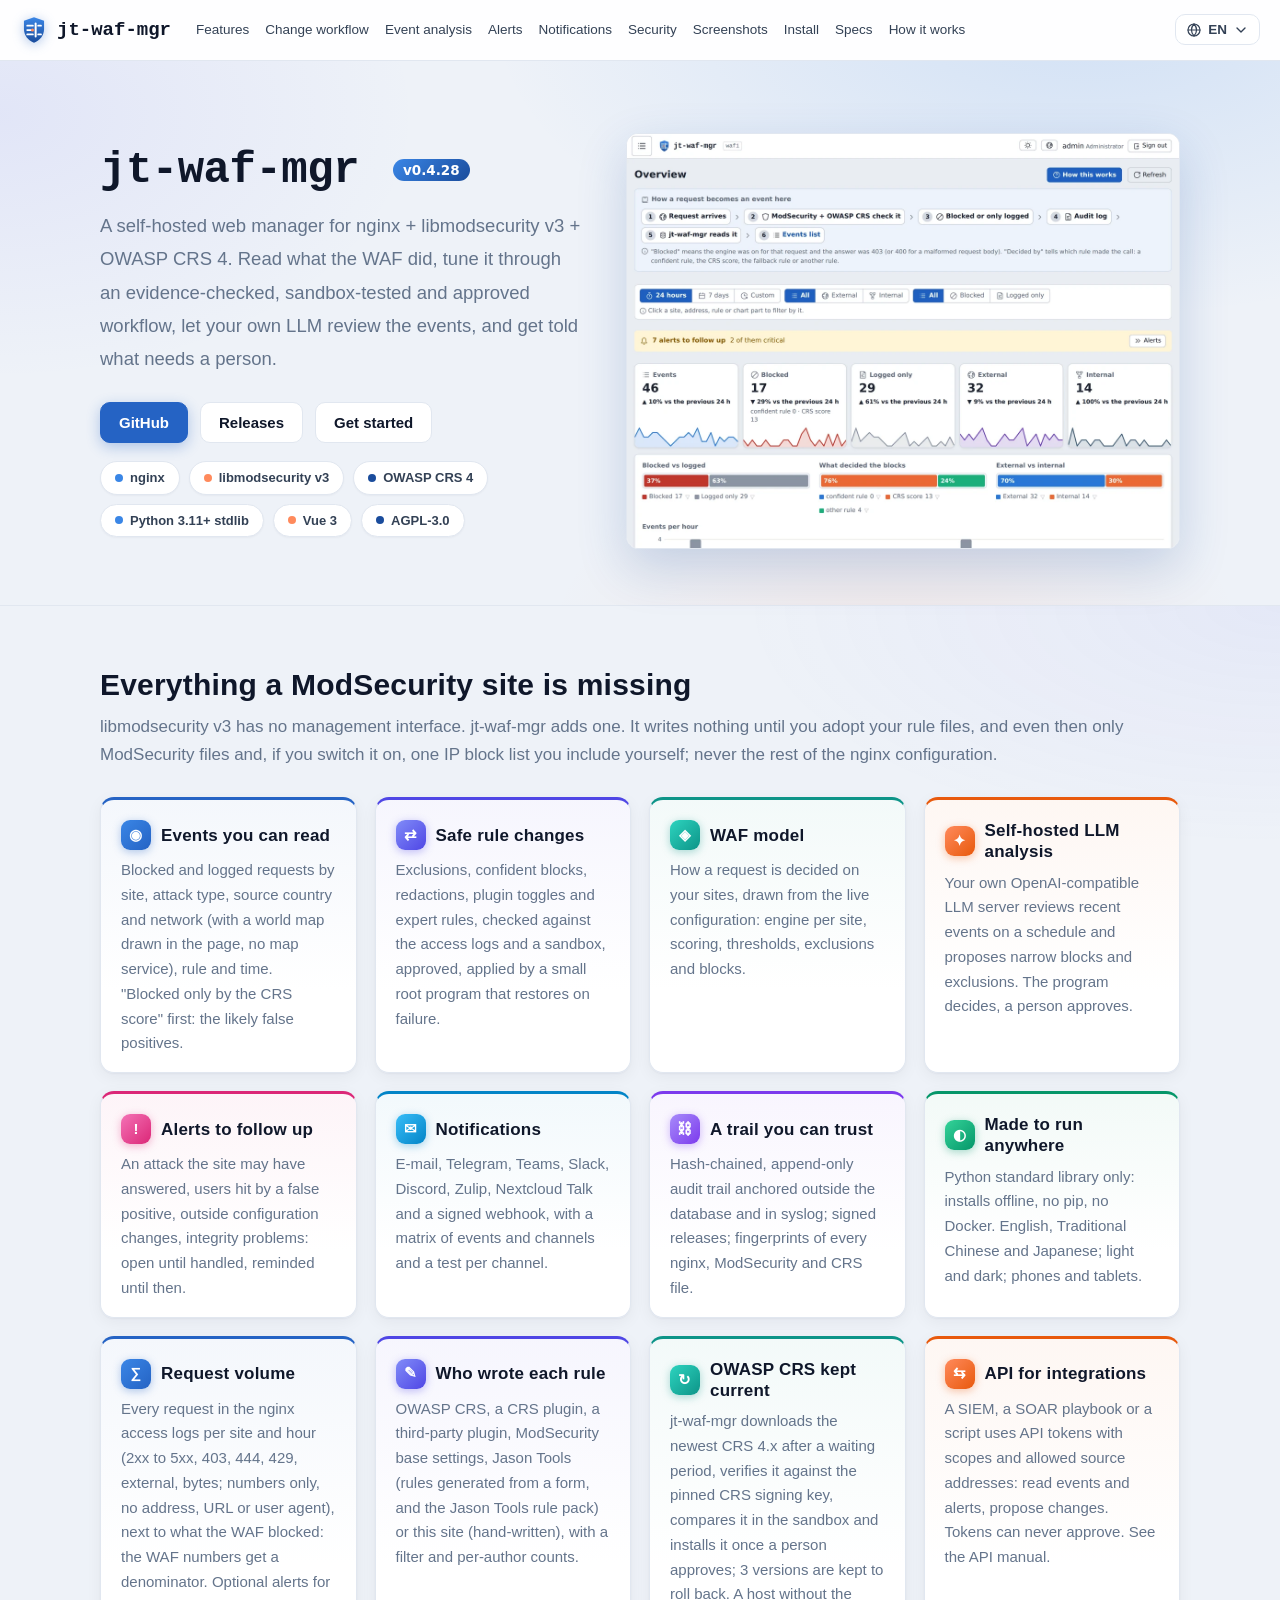
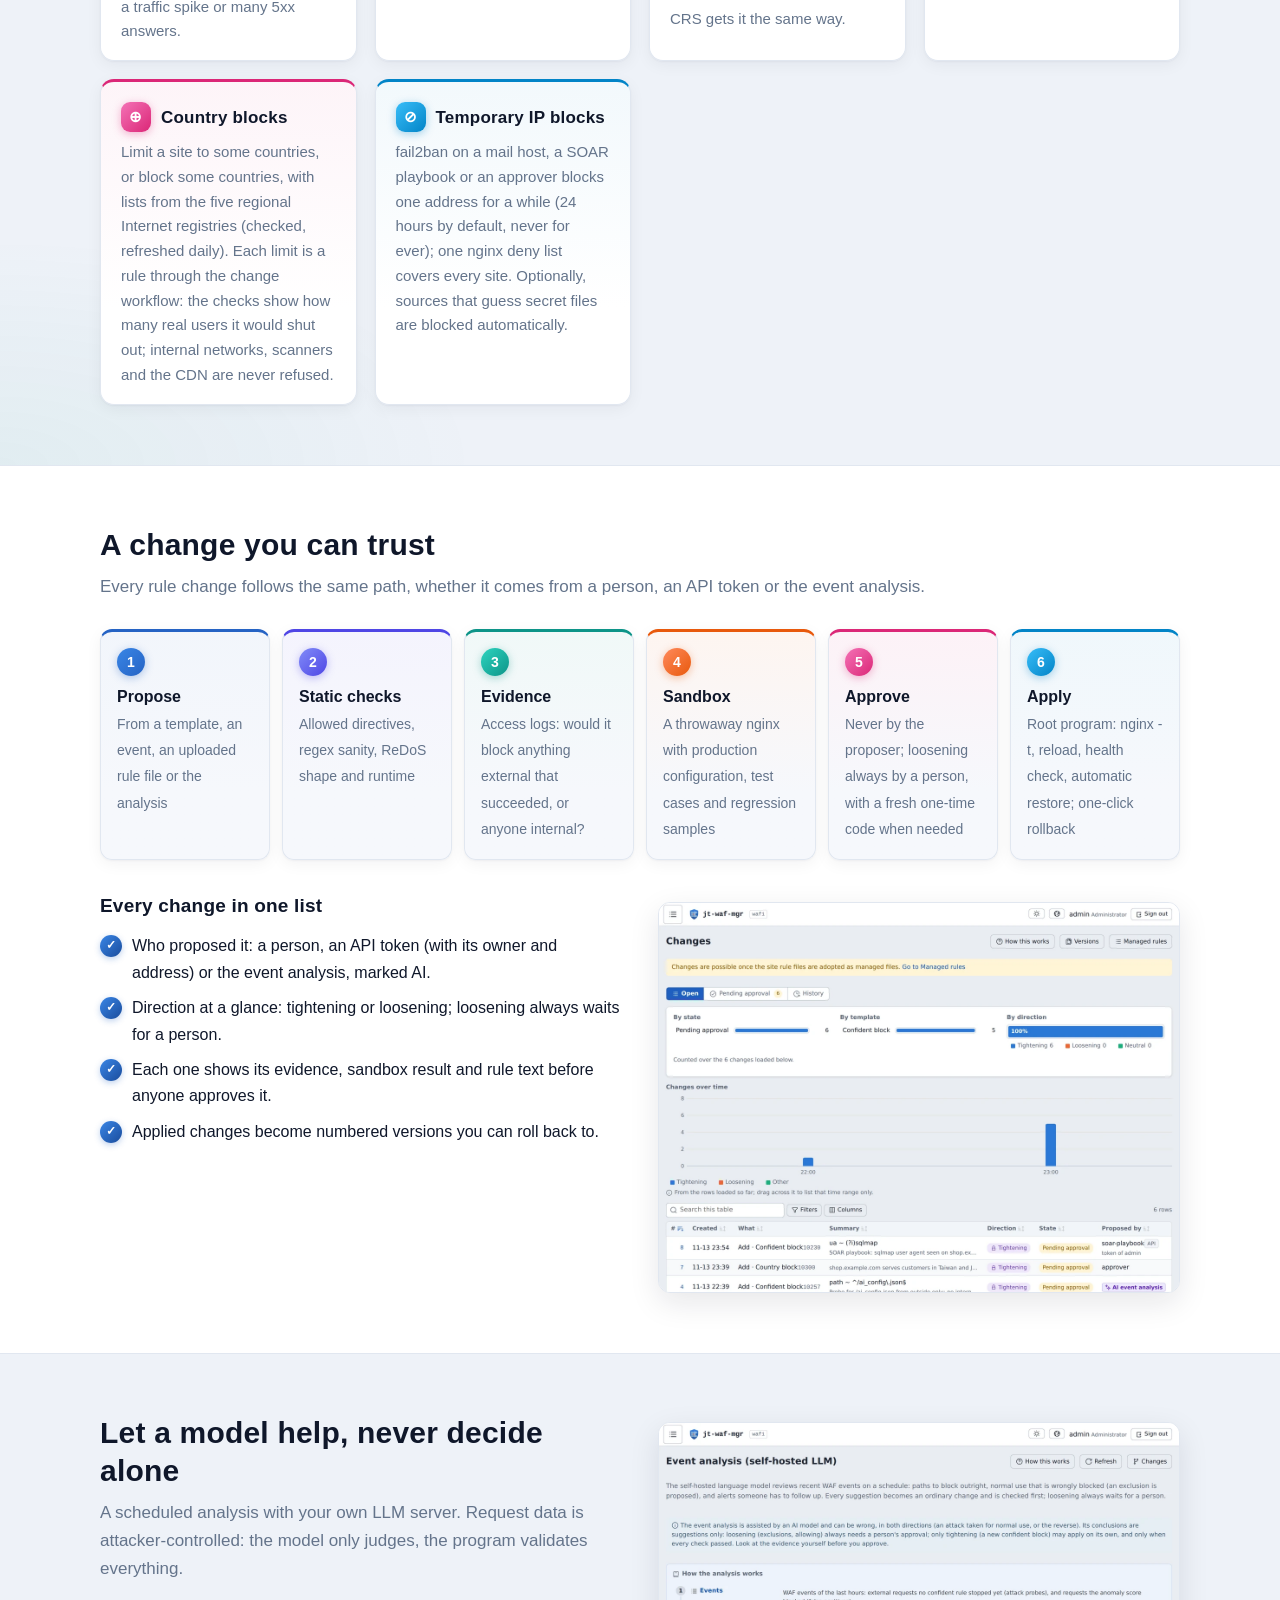
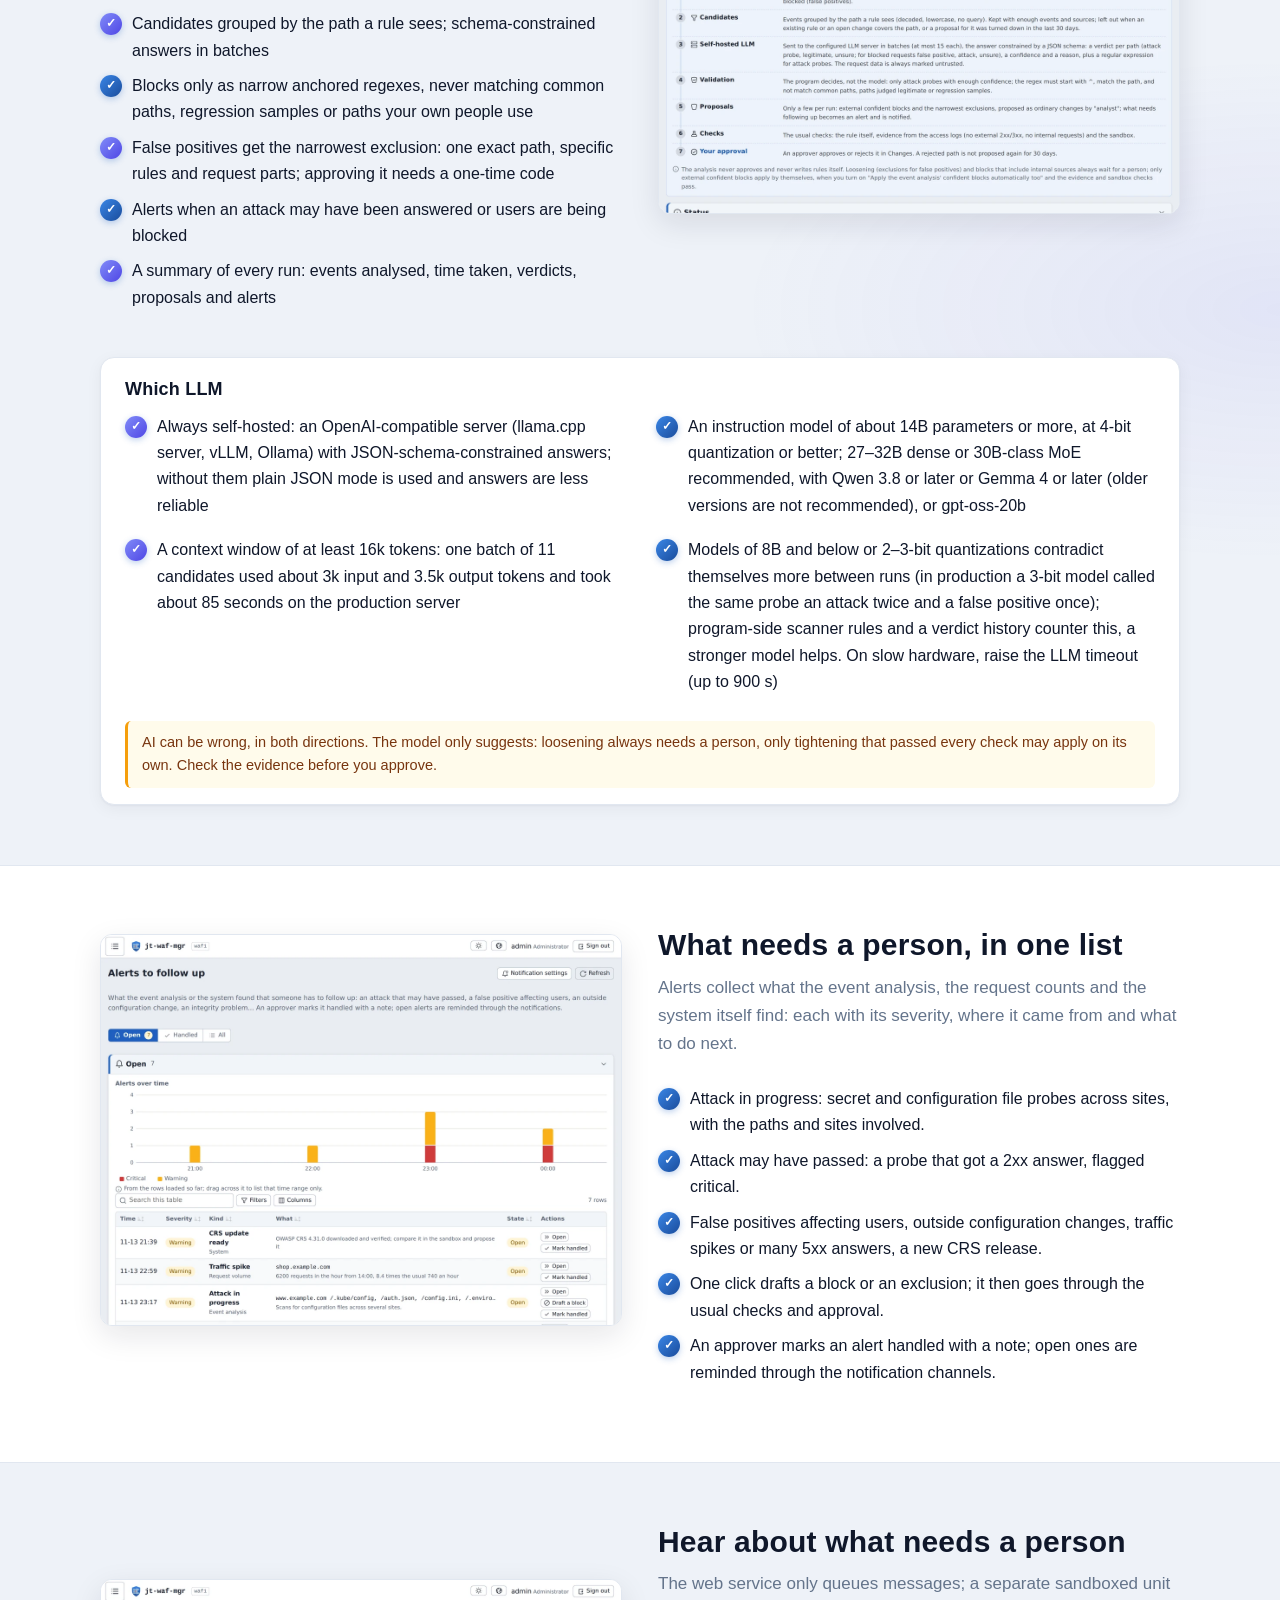
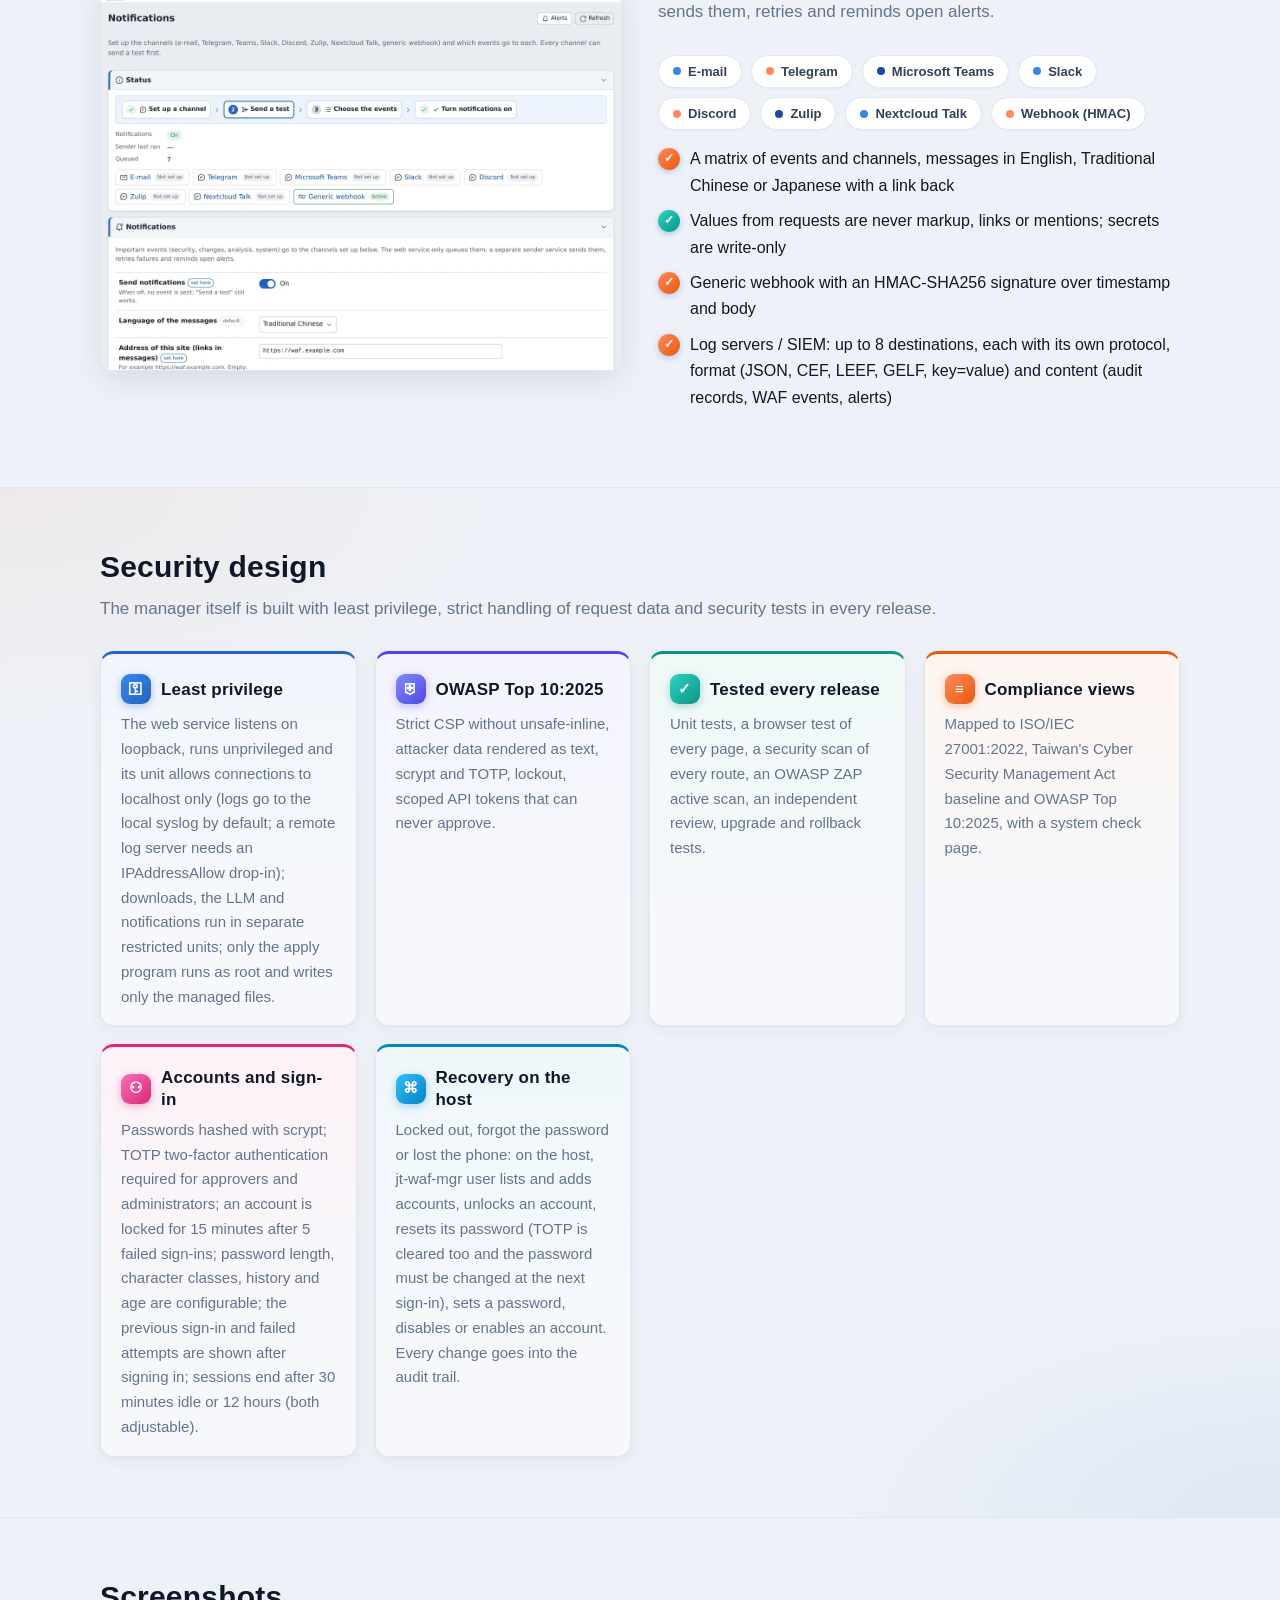
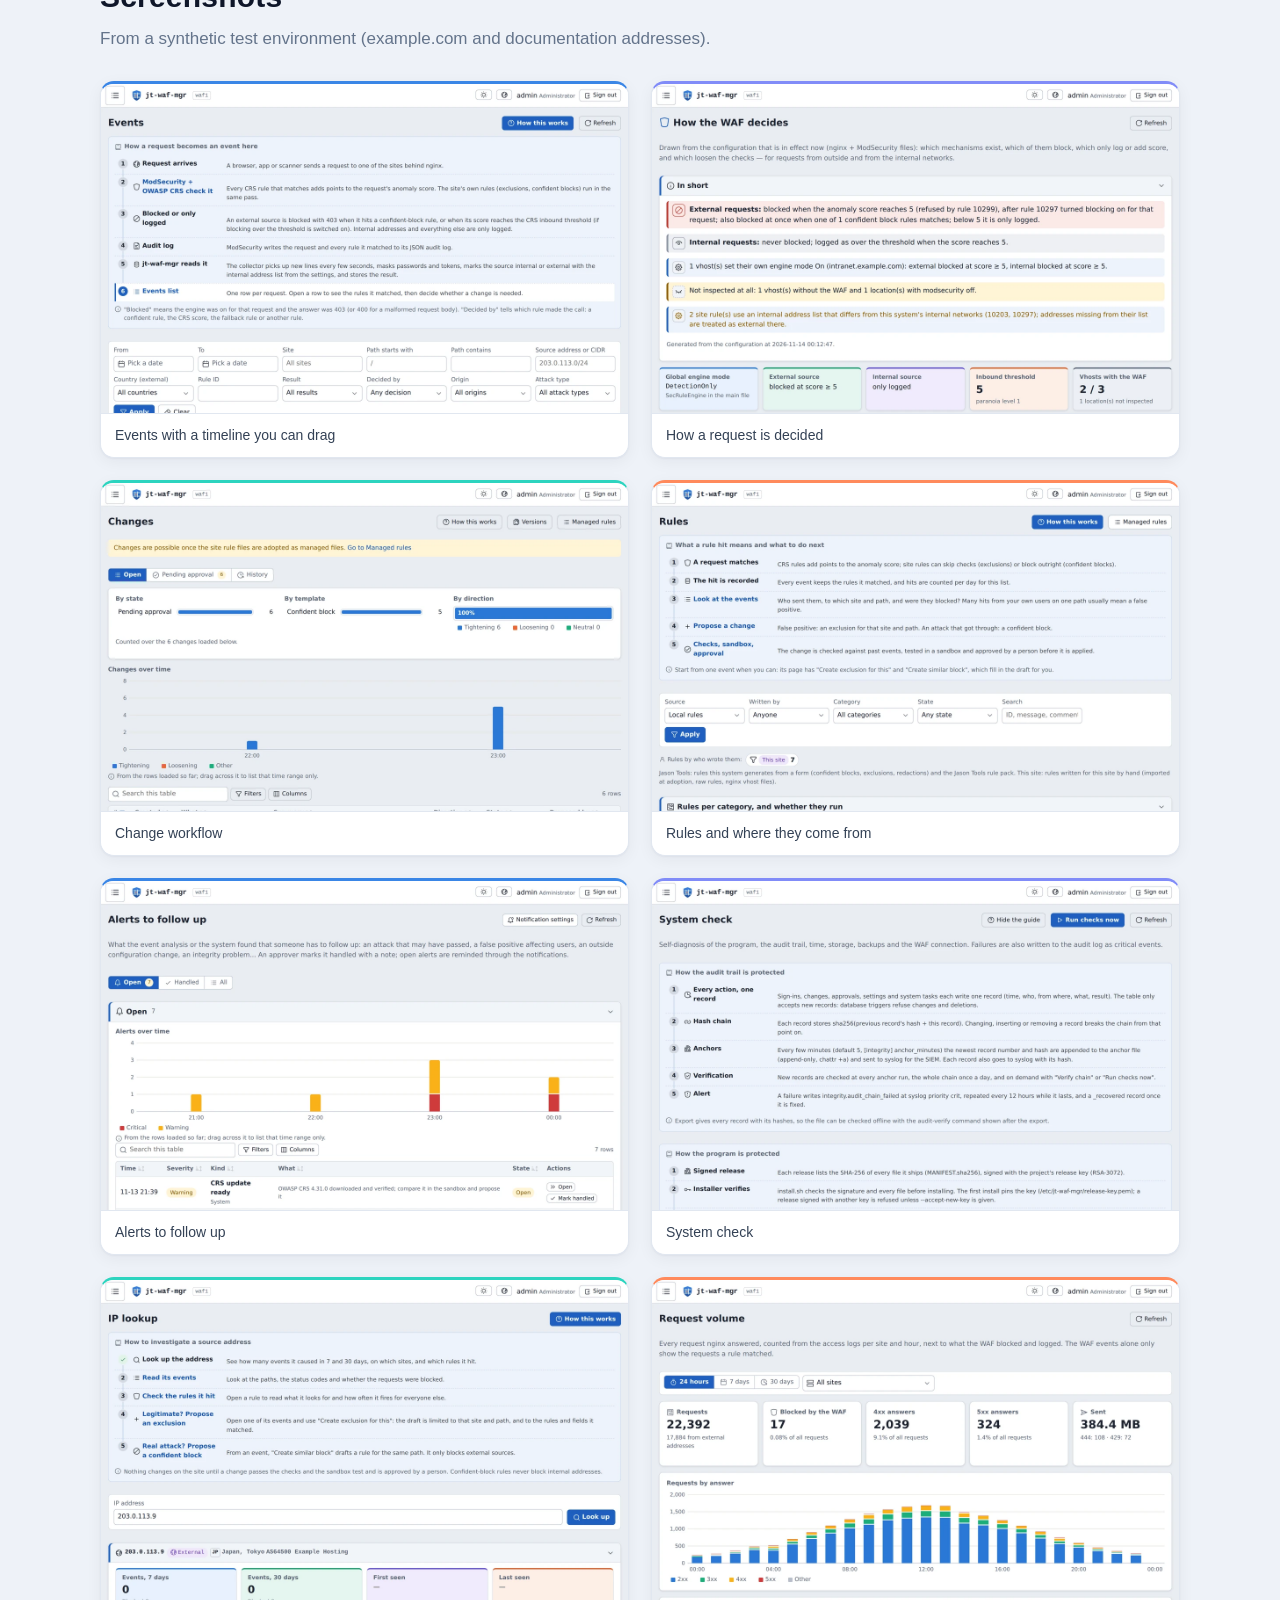
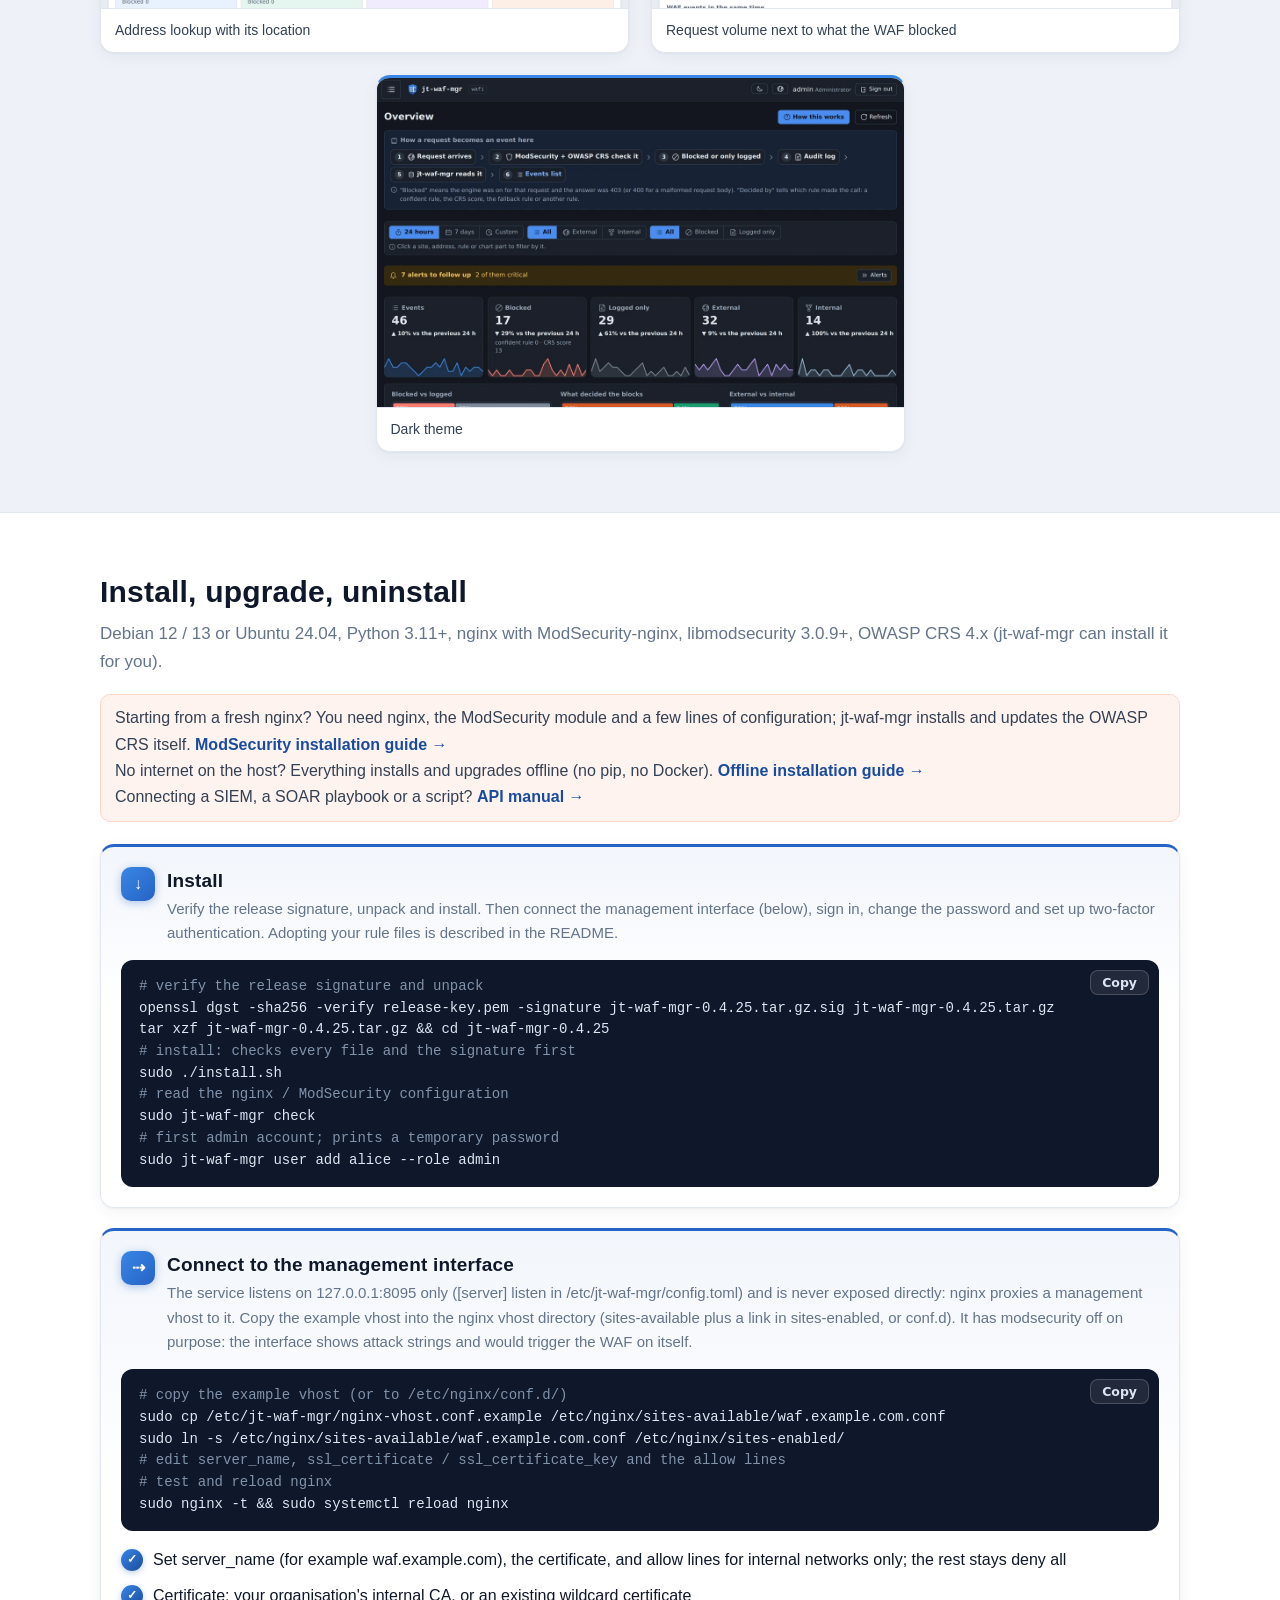
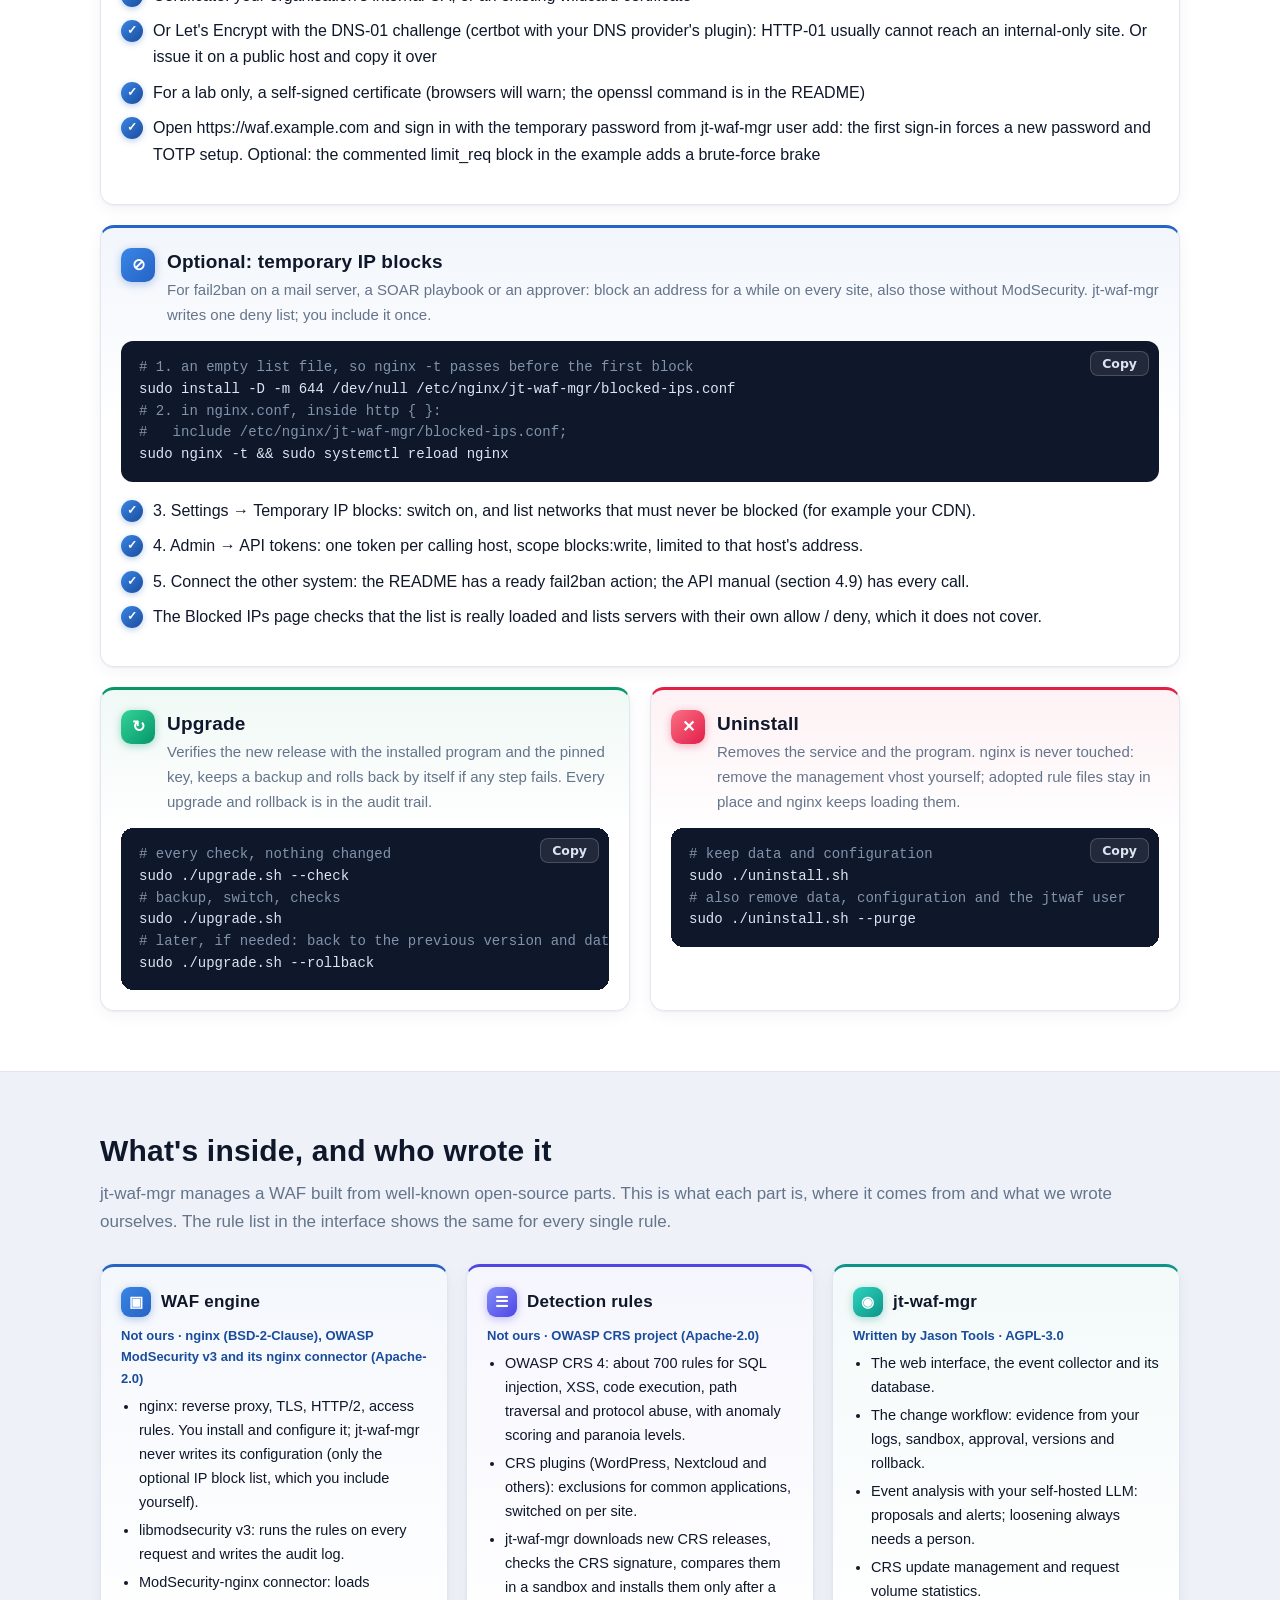
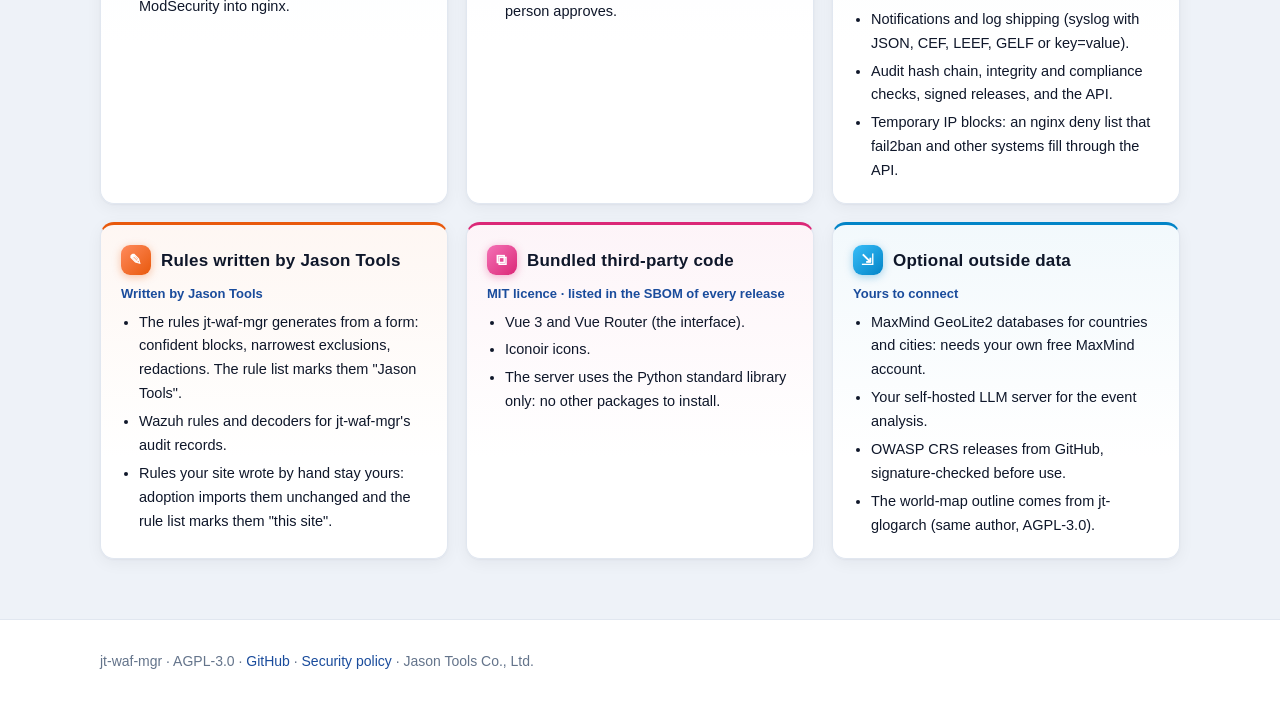
==== docs/index.html @ ef521a56 "jt-waf-mgr 0.4.28: country block checks on real traffic - The sandbox's regression samples for a cou" ====
<!doctype html>
<html lang="en">
<head>
<meta charset="utf-8">
<meta name="viewport" content="width=device-width, initial-scale=1">
<title>jt-waf-mgr — web manager for nginx + ModSecurity + OWASP CRS</title>
<meta name="description" content="Self-hosted web manager for nginx + libmodsecurity v3 + OWASP CRS 4: events, evidence-checked and sandboxed rule changes with approval, self-hosted LLM analysis, alerts and notifications, hash-chained audit trail.">
<link rel="icon" href="favicon.svg" type="image/svg+xml">
<style>
/* Light page in the style of the jt-* project pages; the main colour is the logo's (shield blue #3a86e6 -> #1a4c9c, orange dot #ff8a5c). */
:root { --blue: #2563c4; --blue-h: #3a86e6; --blue-d: #1a4c9c; --orange: #ff8a5c;
  --ink: #0f172a; --text: #334155; --muted: #64748b; --bg: #eef2f8; --panel: #fff; --panel-2: #f6f8fc; --border: #e1e7f0;
  --accent: var(--blue); --ok: #1d7a46; --radius: 14px;
  --shadow: 0 1px 2px rgba(15, 23, 42, .04), 0 4px 16px rgba(15, 23, 42, .05); color-scheme: light; }
* { box-sizing: border-box; }
html { scroll-behavior: smooth; }
body { margin: 0; background: var(--bg); color: var(--text); line-height: 1.65; -webkit-font-smoothing: antialiased;
  font: 16px/1.65 -apple-system, BlinkMacSystemFont, "Segoe UI", "Noto Sans TC", "Noto Sans JP", Roboto, Helvetica, Arial, sans-serif; }
a { color: var(--blue-d); text-decoration: none; } a:hover { text-decoration: underline; }
h1, h2, h3 { color: var(--ink); line-height: 1.25; letter-spacing: .2px; }
code, pre, .mono { font-family: ui-monospace, SFMono-Regular, Menlo, Consolas, "Liberation Mono", monospace; }
.wrap { max-width: 1120px; margin: 0 auto; padding: 0 20px; }
header.top { position: sticky; top: 0; z-index: 10; background: rgba(255, 255, 255, .92); backdrop-filter: saturate(1.4) blur(8px); border-bottom: 1px solid var(--border); }
header.top .wrap { display: flex; align-items: center; gap: 18px; height: 60px; }
.brand { display: flex; align-items: center; gap: 9px; font: 700 19px ui-monospace, Menlo, Consolas, monospace; color: var(--ink); white-space: nowrap; }
.brand:hover { text-decoration: none; }
.brand img { width: 28px; height: 28px; filter: drop-shadow(0 2px 6px rgba(37, 99, 196, .35)); }
header.top .wrap { max-width: 1320px; }
nav.links { display: flex; gap: 2px; flex: 1; min-width: 0; overflow-x: auto; white-space: nowrap; }
nav.links a { color: var(--text); font-size: 14px; font-weight: 500; padding: 6px 9px; border-radius: 8px; }
nav.links a:hover { color: var(--blue); background: #eef4fd; text-decoration: none; }
@media (max-width: 1360px) { nav.links a { padding: 6px 7px; font-size: 13.5px; } }
@media (max-width: 1140px) { nav.links a { padding: 5px 5px; font-size: 12.5px; } }
.lang { position: relative; flex: none; }
.lang-btn { display: inline-flex; align-items: center; gap: 6px; border: 1px solid var(--border); background: #fff; color: var(--text); border-radius: 10px; padding: 6px 10px; cursor: pointer; font: inherit; font-size: 13.5px; font-weight: 600; line-height: 1.3; white-space: nowrap; }
.lang-btn:hover, .lang-btn[aria-expanded="true"] { border-color: var(--blue); color: var(--blue); }
.lang-btn svg { width: 16px; height: 16px; flex: none; }
.lang-menu { position: absolute; right: 0; top: calc(100% + 6px); min-width: 150px; margin: 0; padding: 6px; background: #fff; border: 1px solid var(--border); border-radius: 10px; box-shadow: 0 10px 30px rgba(15, 23, 42, .12); z-index: 20; }
.lang-menu[hidden] { display: none; }
.lang-menu button { display: flex; width: 100%; align-items: center; justify-content: space-between; gap: 14px; border: 0; background: none; padding: 7px 10px; border-radius: 7px; font: inherit; font-size: 14px; color: var(--text); cursor: pointer; text-align: left; }
.lang-menu button:hover, .lang-menu button:focus-visible { background: #eef4fd; color: var(--blue); outline: none; }
.lang-menu button[aria-checked="true"] { color: var(--blue); font-weight: 600; }
.lang-menu button[aria-checked="true"]::after { content: "\2713"; }
.hero { padding: 72px 0 56px; border-bottom: 1px solid var(--border);
  background: radial-gradient(1000px 520px at 85% -10%, rgba(58, 134, 230, .16), transparent 60%),
              radial-gradient(760px 480px at 0% 10%, rgba(99, 102, 241, .09), transparent 55%),
              radial-gradient(640px 420px at 70% 110%, rgba(255, 138, 92, .10), transparent 55%), var(--bg); }
.hero .wrap { display: grid; grid-template-columns: minmax(0, 1fr) minmax(0, 1.15fr); gap: 44px; align-items: center; }
.hero h1 { font: 700 44px/1.15 ui-monospace, Menlo, Consolas, monospace; margin: 0 0 6px; letter-spacing: -.5px; }
.hero .ver { font: 700 13.5px system-ui; color: #fff; background: linear-gradient(135deg, var(--blue-h), var(--blue-d)); border-radius: 999px; padding: 3px 10px; vertical-align: middle; margin-left: 8px; letter-spacing: 0; }
.hero p.lead { font-size: 18.5px; color: var(--muted); margin: 14px 0 26px; line-height: 1.8; }
.btns { display: flex; flex-wrap: wrap; gap: 12px; }
.btn { display: inline-flex; align-items: center; gap: 8px; padding: 10px 18px; border-radius: 10px; border: 1px solid var(--border); background: #fff; color: var(--ink); font-weight: 600; font-size: 15px; line-height: 1.3; transition: .15s; }
.btn:hover { text-decoration: none; border-color: var(--blue); }
.btn.primary { background: var(--blue); border-color: var(--blue); color: #fff; box-shadow: 0 4px 14px rgba(37, 99, 196, .32); }
.btn.primary:hover { background: var(--blue-h); border-color: var(--blue-h); }
/* screenshots are full pages (several thousand px tall): show the top part, click for the whole page */
a.shotlink { display: block; }
img.shot { display: block; width: 100%; aspect-ratio: 4 / 3; object-fit: cover; object-position: top; border-radius: 12px; border: 1px solid var(--border); background: #fff; box-shadow: 0 10px 30px rgba(15, 23, 42, .10); }
.hero img.shot { box-shadow: 0 18px 50px rgba(26, 76, 156, .20); }
section { padding: 60px 0; } section.alt { background: #fff; border-top: 1px solid var(--border); border-bottom: 1px solid var(--border); }
h2 { font-size: 30px; margin: 0 0 10px; } h2 + p.sub { color: var(--muted); margin: 0 0 28px; font-size: 17px; }
.grid { display: grid; grid-template-columns: repeat(auto-fit, minmax(250px, 1fr)); gap: 18px; }
.card { background: #fff; border: 1px solid var(--border); border-radius: var(--radius); padding: 20px 20px 16px; box-shadow: var(--shadow); transition: .15s; }
.card:hover { border-color: rgba(37, 99, 196, .35); box-shadow: 0 6px 22px rgba(37, 99, 196, .10); }
section.alt .card { background: var(--panel-2); }
.card h3 { margin: 0 0 8px; font-size: 17px; display: flex; gap: 10px; align-items: center; }
.card h3 .ic { width: 30px; height: 30px; border-radius: 9px; background: linear-gradient(135deg, var(--blue-h), var(--blue-d)); color: #fff; display: inline-flex; align-items: center; justify-content: center; font-size: 15px; flex: none; box-shadow: 0 2px 8px rgba(37, 99, 196, .30); }
.card p { margin: 0; color: var(--muted); font-size: 15px; }
.grid.specs { grid-template-columns: repeat(3, minmax(0, 1fr)); }
@media (max-width: 1000px) { .grid.specs { grid-template-columns: repeat(2, minmax(0, 1fr)); } }
@media (max-width: 640px) { .grid.specs { grid-template-columns: minmax(0, 1fr); } }
.specs .card p.by { font-size: 13px; font-weight: 600; color: var(--blue-d); margin-bottom: 6px; }
.card ul.src { margin: 6px 0 0; padding-left: 18px; color: var(--ink); font-size: 14.5px; }
.card ul.src li { margin: 4px 0; }
ol.flow { list-style: none; padding: 0; margin: 0; display: grid; grid-template-columns: repeat(auto-fit, minmax(170px, 1fr)); gap: 12px; counter-reset: s; }
ol.flow li { counter-increment: s; background: #fff; border: 1px solid var(--border); border-radius: 12px; padding: 16px; position: relative; box-shadow: var(--shadow); }
section.alt ol.flow li { background: var(--panel-2); }
ol.flow li::before { content: counter(s); display: inline-flex; width: 28px; height: 28px; border-radius: 50%; background: linear-gradient(135deg, var(--blue-h), var(--blue-d)); color: #fff; font-weight: 700; font-size: 14px; align-items: center; justify-content: center; margin-bottom: 8px; box-shadow: 0 2px 6px rgba(37, 99, 196, .30); }
ol.flow li b { display: block; color: var(--ink); } ol.flow li span { color: var(--muted); font-size: 14px; }
.chips { display: flex; flex-wrap: wrap; gap: 9px; margin: 18px 0 0; }
.chip { display: inline-flex; align-items: center; gap: 7px; border: 1px solid var(--border); background: #fff; border-radius: 999px; padding: 5px 14px; font-size: 13px; font-weight: 600; color: var(--text); box-shadow: 0 1px 2px rgba(15, 23, 42, .04); }
.chip::before { content: ""; width: 8px; height: 8px; border-radius: 50%; background: var(--blue-h); flex: none; }
.chip:nth-child(3n+2)::before { background: var(--orange); } .chip:nth-child(3n)::before { background: var(--blue-d); }
.shots { display: grid; grid-template-columns: repeat(2, minmax(0, 1fr)); gap: 22px; }
.shots > figure:last-child:nth-child(odd) { grid-column: 1 / -1; width: calc(50% - 11px); justify-self: center; }
.shots figure { margin: 0; background: #fff; border: 1px solid var(--border); border-radius: var(--radius); overflow: hidden; box-shadow: var(--shadow); transition: .15s; }
.shots figure:hover { box-shadow: 0 8px 26px rgba(15, 23, 42, .10); transform: translateY(-2px); }
.shots img { width: 100%; display: block; aspect-ratio: 16 / 10; object-fit: cover; object-position: top; border-bottom: 1px solid var(--border); }
.shots figcaption { padding: 10px 14px; font-size: 14px; color: var(--text); font-weight: 500; }
pre { background: #0f172a; color: #dce6f2; border-radius: 12px; padding: 16px 18px; overflow-x: auto; font-size: 14px; line-height: 1.55; }
pre .c { color: #8193ab; }
ul.ticks { padding-left: 0; list-style: none; } ul.ticks li { padding-left: 32px; position: relative; margin: 9px 0; color: var(--ink); }
ul.ticks li::before { content: "✓"; position: absolute; left: 0; top: 2px; width: 22px; height: 22px; border-radius: 50%; background: linear-gradient(135deg, var(--blue-h), var(--blue-d)); color: #fff; font-size: 12px; font-weight: 700; display: inline-flex; align-items: center; justify-content: center; box-shadow: 0 2px 6px rgba(37, 99, 196, .30); }
.two { display: grid; grid-template-columns: minmax(0, 1fr) minmax(0, 1fr); gap: 36px; align-items: center; }
.two.top { align-items: start; }
.flowshot { margin-top: 34px; }
.flowshot h3 { margin: 0 0 6px; font-size: 19px; } .two.top .shot { margin-top: 8px; }
.reccard { margin-top: 30px; background: #fff; border: 1px solid var(--border); border-radius: var(--radius); padding: 20px 24px 16px; box-shadow: var(--shadow); }
.reccard h3 { margin: 0 0 4px; font-size: 18px; }
ul.ticks.recgrid { display: grid; grid-template-columns: repeat(2, minmax(0, 1fr)); gap: 0 32px; margin: 0; }
@media (max-width: 860px) { ul.ticks.recgrid { grid-template-columns: minmax(0, 1fr); } }
footer { padding: 30px 0 40px; color: var(--muted); font-size: 14px; border-top: 1px solid var(--border); background: #fff; }
@media (max-width: 860px) { .hero .wrap, .two { grid-template-columns: minmax(0, 1fr); } .hero h1 { font-size: 34px; } nav.links { display: none; } }
/* a palette around the logo blue: every card, step and block gets its own colour (--c, --c2) */
.grid > .card:nth-child(8n+1), ol.flow li:nth-child(6n+1) { --c: #2563c4; --c2: #3a86e6; }
.grid > .card:nth-child(8n+2), ol.flow li:nth-child(6n+2) { --c: #4f46e5; --c2: #818cf8; }
.grid > .card:nth-child(8n+3), ol.flow li:nth-child(6n+3) { --c: #0d9488; --c2: #2dd4bf; }
.grid > .card:nth-child(8n+4), ol.flow li:nth-child(6n+4) { --c: #e8590c; --c2: #ff8a5c; }
.grid > .card:nth-child(8n+5), ol.flow li:nth-child(6n+5) { --c: #db2777; --c2: #f472b6; }
.grid > .card:nth-child(8n+6), ol.flow li:nth-child(6n+6) { --c: #0284c7; --c2: #38bdf8; }
.grid > .card:nth-child(8n+7) { --c: #7c3aed; --c2: #a78bfa; }
.grid > .card:nth-child(8n+8) { --c: #059669; --c2: #34d399; }
.card, ol.flow li { border-top: 3px solid var(--c, var(--blue)); background: linear-gradient(180deg, color-mix(in srgb, var(--c, var(--blue)) 5%, #fff), #fff 70%); }
section.alt .card, section.alt ol.flow li { background: linear-gradient(180deg, color-mix(in srgb, var(--c, var(--blue)) 6%, #fff), var(--panel-2) 70%); }
.card h3 .ic, ol.flow li::before { background: linear-gradient(135deg, var(--c2, var(--blue-h)), var(--c, var(--blue-d))); box-shadow: 0 2px 8px color-mix(in srgb, var(--c, var(--blue)) 35%, transparent); }
.card:hover { border-color: color-mix(in srgb, var(--c, var(--blue)) 40%, var(--border)); border-top-color: var(--c, var(--blue)); }
#ai ul.ticks li:nth-child(odd)::before { background: linear-gradient(135deg, #818cf8, #4f46e5); }
#notify ul.ticks li::before { background: linear-gradient(135deg, #ff8a5c, #e8590c); }
#notify ul.ticks li:nth-child(2)::before { background: linear-gradient(135deg, #2dd4bf, #0d9488); }
section#features { background: radial-gradient(900px 400px at 100% 0%, rgba(99, 102, 241, .07), transparent 60%), radial-gradient(800px 380px at 0% 100%, rgba(13, 148, 136, .06), transparent 60%), var(--bg); }
section#security { background: radial-gradient(900px 420px at 0% 0%, rgba(232, 89, 12, .06), transparent 60%), radial-gradient(800px 380px at 100% 100%, rgba(37, 99, 196, .08), transparent 60%), var(--bg); }
section#ai { background: radial-gradient(900px 420px at 100% 50%, rgba(79, 70, 229, .08), transparent 60%), var(--bg); }
.shots figure:nth-child(4n+1) { border-top: 3px solid #3a86e6; } .shots figure:nth-child(4n+2) { border-top: 3px solid #818cf8; }
.shots figure:nth-child(4n+3) { border-top: 3px solid #2dd4bf; } .shots figure:nth-child(4n+4) { border-top: 3px solid #ff8a5c; }
a.shotlink { position: relative; cursor: zoom-in; }
a.shotlink::after { content: "⤢"; position: absolute; right: 10px; bottom: 10px; width: 30px; height: 30px; border-radius: 8px; display: flex; align-items: center; justify-content: center;
  background: rgba(15, 23, 42, .62); color: #fff; font-size: 16px; opacity: 0; transition: .15s; }
a.shotlink:hover::after, a.shotlink:focus-visible::after { opacity: 1; }
/* install / upgrade / uninstall */
.inst { display: grid; grid-template-columns: repeat(2, minmax(0, 1fr)); gap: 20px; }
.inst > .iblock.wide { grid-column: 1 / -1; }
.iblock { background: #fff; border: 1px solid var(--border); border-top: 3px solid var(--c); border-radius: var(--radius); padding: 20px; box-shadow: var(--shadow); min-width: 0;
  background: linear-gradient(180deg, color-mix(in srgb, var(--c) 6%, #fff), #fff 45%); }
.iblock.c-install { grid-column: 1 / -1; --c: #2563c4; --c2: #3a86e6; }
.iblock.c-upgrade { --c: #059669; --c2: #34d399; }
.iblock.c-remove { --c: #e11d48; --c2: #fb7185; }
.ihead { display: flex; gap: 12px; align-items: flex-start; margin-bottom: 14px; }
.ihead .ic { width: 34px; height: 34px; border-radius: 10px; flex: none; display: inline-flex; align-items: center; justify-content: center; color: #fff; font-weight: 700;
  background: linear-gradient(135deg, var(--c2), var(--c)); box-shadow: 0 2px 8px color-mix(in srgb, var(--c) 35%, transparent); }
.ihead h3 { margin: 2px 0 4px; font-size: 19px; } .ihead p { margin: 0; color: var(--muted); font-size: 15px; }
.code { position: relative; } .code pre { margin: 0; padding-right: 86px; }
button.copy { position: absolute; top: 10px; right: 10px; border: 1px solid rgba(255, 255, 255, .18); background: rgba(255, 255, 255, .08); color: #dce6f2; border-radius: 8px;
  padding: 4px 11px; font: 600 12.5px system-ui; cursor: pointer; }
button.copy:hover { background: rgba(255, 255, 255, .16); } button.copy.done { background: #059669; border-color: #059669; color: #fff; }
/* the large view of a screenshot */
dialog#lb { width: min(1400px, 96vw); height: 94vh; max-height: 94vh; padding: 0; border: 0; border-radius: 14px; background: #fff; overflow: hidden; box-shadow: 0 30px 80px rgba(0, 0, 0, .45); }
dialog#lb[open] { display: flex; flex-direction: column; }
dialog#lb::backdrop { background: rgba(15, 23, 42, .72); backdrop-filter: blur(3px); }
.lb-bar { display: flex; align-items: center; gap: 14px; padding: 10px 12px 10px 18px; border-bottom: 1px solid var(--border); flex: none; }
#lb-title { font-weight: 600; color: var(--ink); flex: 1; min-width: 0; overflow: hidden; text-overflow: ellipsis; white-space: nowrap; }
#lb-open { font-size: 14px; white-space: nowrap; }
.lb-x { width: 36px; height: 36px; border-radius: 10px; border: 1px solid var(--border); background: #fff; color: var(--ink); font-size: 17px; cursor: pointer; flex: none; }
.lb-x:hover { background: #fee2e2; border-color: #fca5a5; color: #b91c1c; }
.lb-body { flex: 1; overflow: auto; background: var(--bg); padding: 14px; overscroll-behavior: contain; }
.lb-body img { display: block; width: 100%; height: auto; margin: 0 auto; border-radius: 8px; box-shadow: var(--shadow); }
body.lb-on { overflow: hidden; }
@media (max-width: 860px) { .shots, .inst { grid-template-columns: minmax(0, 1fr); } .shots > figure:last-child:nth-child(odd) { width: auto; } dialog#lb { width: 100vw; height: 100vh; max-height: 100vh; max-width: 100vw; border-radius: 0; } }
.guide-note { margin: -10px 0 22px; padding: 10px 14px; border-radius: 10px; background: color-mix(in srgb, #ff8a5c 10%, #fff); border: 1px solid color-mix(in srgb, #ff8a5c 35%, #fff); }
.guide-note a { font-weight: 600; }
p.disclaimer { margin: 16px 0 0; padding: 10px 14px; border-left: 3px solid #f59e0b; background: #fffbeb; border-radius: 6px; color: #78350f; font-size: 14.5px; }
</style>
</head>
<body>
<header class="top"><div class="wrap">
  <a class="brand" href="#"><img src="logo-mark.svg" alt="">jt-waf-mgr</a>
  <nav class="links">
    <a href="#features" data-t="nav_features"></a><a href="#flow" data-t="nav_flow"></a><a href="#ai" data-t="nav_ai"></a><a href="#alerts" data-t="nav_alerts"></a>
    <a href="#notify" data-t="nav_notify"></a><a href="#security" data-t="nav_security"></a><a href="#screens" data-t="nav_screens"></a>
    <a href="#install" data-t="nav_install"></a><a href="#specs" data-t="nav_specs"></a><a href="how.html" id="how-link" data-t="nav_how"></a>
  </nav>
  <div class="lang">
    <button type="button" class="lang-btn" id="lang-btn" aria-haspopup="true" aria-expanded="false" aria-controls="lang-menu" aria-label="Language">
      <svg viewBox="0 0 24 24" fill="none" stroke="currentColor" stroke-width="1.8" stroke-linecap="round" aria-hidden="true"><circle cx="12" cy="12" r="9"/><path d="M3 12h18M12 3c2.5 2.7 3.8 5.7 3.8 9s-1.3 6.3-3.8 9c-2.5-2.7-3.8-5.7-3.8-9S9.5 5.7 12 3z"/></svg>
      <span id="lang-cur">EN</span>
      <svg viewBox="0 0 24 24" fill="none" stroke="currentColor" stroke-width="2" stroke-linecap="round" stroke-linejoin="round" aria-hidden="true"><path d="m6 9 6 6 6-6"/></svg>
    </button>
    <div class="lang-menu" id="lang-menu" role="menu" hidden>
      <button type="button" role="menuitemradio" data-lang="en" lang="en">English</button>
      <button type="button" role="menuitemradio" data-lang="zh-TW" lang="zh-TW">繁體中文</button>
      <button type="button" role="menuitemradio" data-lang="ja" lang="ja">日本語</button>
    </div>
  </div>
</div></header>

<div class="hero"><div class="wrap">
  <div>
    <h1>jt-waf-mgr <span class="ver">v0.4.28</span></h1>
    <p class="lead" data-t="lead"></p>
    <div class="btns">
      <a class="btn primary" href="https://github.com/jasoncheng7115/jt-waf-mgr">GitHub</a>
      <a class="btn" href="https://github.com/jasoncheng7115/jt-waf-mgr/releases" data-t="releases"></a>
      <a class="btn" href="#install" data-t="get_started"></a>
    </div>
    <div class="chips"><span class="chip">nginx</span><span class="chip">libmodsecurity v3</span><span class="chip">OWASP CRS 4</span>
      <span class="chip">Python 3.11+ stdlib</span><span class="chip">Vue 3</span><span class="chip">AGPL-3.0</span></div>
  </div>
  <a class="shotlink" href="shots/en/overview.png" data-shot="overview"><img class="shot" src="shots/en/thumb/overview.webp" alt=""></a>
</div></div>

<section id="features"><div class="wrap">
  <h2 data-t="features_h"></h2><p class="sub" data-t="features_sub"></p>
  <div class="grid">
    <div class="card"><h3><span class="ic">◉</span><span data-t="f1_h"></span></h3><p data-t="f1"></p></div>
    <div class="card"><h3><span class="ic">⇄</span><span data-t="f2_h"></span></h3><p data-t="f2"></p></div>
    <div class="card"><h3><span class="ic">◈</span><span data-t="f3_h"></span></h3><p data-t="f3"></p></div>
    <div class="card"><h3><span class="ic">✦</span><span data-t="f4_h"></span></h3><p data-t="f4"></p></div>
    <div class="card"><h3><span class="ic">!</span><span data-t="f5_h"></span></h3><p data-t="f5"></p></div>
    <div class="card"><h3><span class="ic">✉</span><span data-t="f6_h"></span></h3><p data-t="f6"></p></div>
    <div class="card"><h3><span class="ic">⛓</span><span data-t="f7_h"></span></h3><p data-t="f7"></p></div>
    <div class="card"><h3><span class="ic">◐</span><span data-t="f8_h"></span></h3><p data-t="f8"></p></div>
    <div class="card"><h3><span class="ic">∑</span><span data-t="f9_h"></span></h3><p data-t="f9"></p></div>
    <div class="card"><h3><span class="ic">✎</span><span data-t="f10_h"></span></h3><p data-t="f10"></p></div>
    <div class="card"><h3><span class="ic">↻</span><span data-t="f11_h"></span></h3><p data-t="f11"></p></div>
    <div class="card"><h3><span class="ic">⇆</span><span data-t="f12_h"></span></h3><p data-t="f12"></p></div>
    <div class="card"><h3><span class="ic">⊕</span><span data-t="f13_h"></span></h3><p data-t="f13"></p></div>
    <div class="card"><h3><span class="ic">⊘</span><span data-t="f14_h"></span></h3><p data-t="f14"></p></div>
  </div>
</div></section>

<section id="flow" class="alt"><div class="wrap">
  <h2 data-t="flow_h"></h2><p class="sub" data-t="flow_sub"></p>
  <ol class="flow">
    <li><b data-t="s1"></b><span data-t="s1d"></span></li><li><b data-t="s2"></b><span data-t="s2d"></span></li>
    <li><b data-t="s3"></b><span data-t="s3d"></span></li><li><b data-t="s4"></b><span data-t="s4d"></span></li>
    <li><b data-t="s5"></b><span data-t="s5d"></span></li><li><b data-t="s6"></b><span data-t="s6d"></span></li>
  </ol>
  <div class="two top flowshot">
    <div><h3 data-t="fl_list_h"></h3>
      <ul class="ticks"><li data-t="fl1"></li><li data-t="fl2"></li><li data-t="fl3"></li><li data-t="fl4"></li></ul></div>
    <a class="shotlink" href="shots/en/changes.png" data-shot="changes"><img class="shot" src="shots/en/thumb/changes.webp" alt="" loading="lazy"></a>
  </div>
</div></section>

<section id="ai"><div class="wrap">
  <div class="two top">
    <div><h2 data-t="ai_h"></h2><p class="sub" data-t="ai_sub"></p>
      <ul class="ticks"><li data-t="ai1"></li><li data-t="ai2"></li><li data-t="ai3"></li><li data-t="ai4"></li><li data-t="ai5"></li></ul></div>
    <a class="shotlink" href="shots/en/analysis.png" data-shot="analysis"><img class="shot" src="shots/en/thumb/analysis.webp" alt="" loading="lazy"></a>
  </div>
  <div class="reccard">
    <h3 data-t="ai_rec_h"></h3>
    <ul class="ticks recgrid"><li data-t="ai_rec1"></li><li data-t="ai_rec2"></li><li data-t="ai_rec3"></li><li data-t="ai_rec4"></li></ul>
    <p class="disclaimer" data-t="ai_disclaimer"></p>
  </div>
</div></section>

<section id="alerts" class="alt"><div class="wrap two top">
  <a class="shotlink" href="shots/en/alerts.png" data-shot="alerts"><img class="shot" src="shots/en/thumb/alerts.webp" alt="" loading="lazy"></a>
  <div><h2 data-t="al_h"></h2><p class="sub" data-t="al_sub"></p>
    <ul class="ticks"><li data-t="al1"></li><li data-t="al2"></li><li data-t="al3"></li><li data-t="al4"></li><li data-t="al5"></li></ul></div>
</div></section>

<section id="notify"><div class="wrap two">
  <a class="shotlink" href="shots/en/notifications.png" data-shot="notifications"><img class="shot" src="shots/en/thumb/notifications.webp" alt="" loading="lazy"></a>
  <div><h2 data-t="n_h"></h2><p class="sub" data-t="n_sub"></p>
    <div class="chips"><span class="chip">E-mail</span><span class="chip">Telegram</span><span class="chip">Microsoft Teams</span><span class="chip">Slack</span>
      <span class="chip">Discord</span><span class="chip">Zulip</span><span class="chip">Nextcloud Talk</span><span class="chip">Webhook (HMAC)</span></div>
    <ul class="ticks"><li data-t="n1"></li><li data-t="n2"></li><li data-t="n3"></li><li data-t="n4"></li></ul></div>
</div></section>

<section id="security" class="alt"><div class="wrap">
  <h2 data-t="sec_h"></h2><p class="sub" data-t="sec_sub"></p>
  <div class="grid">
    <div class="card"><h3><span class="ic">⚿</span><span data-t="sec1_h"></span></h3><p data-t="sec1"></p></div>
    <div class="card"><h3><span class="ic">⛨</span><span data-t="sec2_h"></span></h3><p data-t="sec2"></p></div>
    <div class="card"><h3><span class="ic">✓</span><span data-t="sec3_h"></span></h3><p data-t="sec3"></p></div>
    <div class="card"><h3><span class="ic">≡</span><span data-t="sec4_h"></span></h3><p data-t="sec4"></p></div>
    <div class="card"><h3><span class="ic">⚇</span><span data-t="sec5_h"></span></h3><p data-t="sec5"></p></div>
    <div class="card"><h3><span class="ic">⌘</span><span data-t="sec6_h"></span></h3><p data-t="sec6"></p></div>
  </div>
</div></section>

<section id="screens"><div class="wrap">
  <h2 data-t="sc_h"></h2><p class="sub" data-t="sc_sub"></p>
  <div class="shots">
    <figure><a class="shotlink" href="shots/en/events.png" data-shot="events"><img src="shots/en/thumb/events.webp" alt="" loading="lazy"></a><figcaption data-t="sc_events"></figcaption></figure>
    <figure><a class="shotlink" href="shots/en/waf-model.png" data-shot="waf-model"><img src="shots/en/thumb/waf-model.webp" alt="" loading="lazy"></a><figcaption data-t="sc_waf"></figcaption></figure>
    <figure><a class="shotlink" href="shots/en/changes.png" data-shot="changes"><img src="shots/en/thumb/changes.webp" alt="" loading="lazy"></a><figcaption data-t="sc_changes"></figcaption></figure>
    <figure><a class="shotlink" href="shots/en/rules.png" data-shot="rules"><img src="shots/en/thumb/rules.webp" alt="" loading="lazy"></a><figcaption data-t="sc_rules"></figcaption></figure>
    <figure><a class="shotlink" href="shots/en/alerts.png" data-shot="alerts"><img src="shots/en/thumb/alerts.webp" alt="" loading="lazy"></a><figcaption data-t="sc_alerts"></figcaption></figure>
    <figure><a class="shotlink" href="shots/en/system-check.png" data-shot="system-check"><img src="shots/en/thumb/system-check.webp" alt="" loading="lazy"></a><figcaption data-t="sc_system"></figcaption></figure>
    <figure><a class="shotlink" href="shots/en/lookup.png" data-shot="lookup"><img src="shots/en/thumb/lookup.webp" alt="" loading="lazy"></a><figcaption data-t="sc_lookup"></figcaption></figure>
    <figure><a class="shotlink" href="shots/en/traffic.png" data-shot="traffic"><img src="shots/en/thumb/traffic.webp" alt="" loading="lazy"></a><figcaption data-t="sc_traffic"></figcaption></figure>
    <figure><a class="shotlink" href="shots/en/thumb.png" data-shot="overview-dark" data-full="thumb"><img src="shots/en/thumb/overview-dark.webp" alt="" loading="lazy"></a><figcaption data-t="sc_dark"></figcaption></figure>
  </div>
</div></section>

<section id="install" class="alt"><div class="wrap">
  <h2 data-t="in_h"></h2><p class="sub" data-t="in_sub"></p>
  <p class="guide-note"><span data-t="ms_note"></span> <a id="ms-guide" href="https://github.com/jasoncheng7115/jt-waf-mgr/blob/main/docs/MODSECURITY.md" data-t="ms_link"></a><br>
    <span data-t="off_note"></span> <a id="off-guide" href="https://github.com/jasoncheng7115/jt-waf-mgr/blob/main/docs/OFFLINE.md" data-t="off_link"></a><br>
    <span data-t="api_note"></span> <a id="api-guide" href="https://github.com/jasoncheng7115/jt-waf-mgr/blob/main/docs/API.md" data-t="api_link"></a></p>
  <div class="inst">
    <div class="iblock c-install">
      <div class="ihead"><span class="ic">↓</span><div><h3 data-t="ib_h"></h3><p data-t="ib_d"></p></div></div>
      <div class="code"><button type="button" class="copy" data-t="copy"></button><pre><span class="c" data-t="c_verify"></span>
openssl dgst -sha256 -verify release-key.pem -signature jt-waf-mgr-0.4.25.tar.gz.sig jt-waf-mgr-0.4.25.tar.gz
tar xzf jt-waf-mgr-0.4.25.tar.gz &amp;&amp; cd jt-waf-mgr-0.4.25
<span class="c" data-t="c_install"></span>
sudo ./install.sh
<span class="c" data-t="c_check"></span>
sudo jt-waf-mgr check
<span class="c" data-t="c_admin"></span>
sudo jt-waf-mgr user add alice --role admin</pre></div>
    </div>
    <div class="iblock c-install">
      <div class="ihead"><span class="ic">⇢</span><div><h3 data-t="cn_h"></h3><p data-t="cn_d"></p></div></div>
      <div class="code"><button type="button" class="copy" data-t="copy"></button><pre><span class="c" data-t="c_vcopy"></span>
sudo cp /etc/jt-waf-mgr/nginx-vhost.conf.example /etc/nginx/sites-available/waf.example.com.conf
sudo ln -s /etc/nginx/sites-available/waf.example.com.conf /etc/nginx/sites-enabled/
<span class="c" data-t="c_vedit"></span>
<span class="c" data-t="c_vreload"></span>
sudo nginx -t &amp;&amp; sudo systemctl reload nginx</pre></div>
      <ul class="ticks"><li data-t="cn1"></li><li data-t="cn2"></li><li data-t="cn3"></li><li data-t="cn4"></li><li data-t="cn5"></li></ul>
    </div>
    <div class="iblock c-install wide">
      <div class="ihead"><span class="ic">⊘</span><div><h3 data-t="ipb_h"></h3><p data-t="ipb_d"></p></div></div>
      <div class="code"><button type="button" class="copy" data-t="copy"></button><pre><span class="c" data-t="c_ipfile"></span>
sudo install -D -m 644 /dev/null /etc/nginx/jt-waf-mgr/blocked-ips.conf
<span class="c" data-t="c_ipinc"></span>
<span class="c">#   include /etc/nginx/jt-waf-mgr/blocked-ips.conf;</span>
sudo nginx -t &amp;&amp; sudo systemctl reload nginx</pre></div>
      <ul class="ticks"><li data-t="ipb1"></li><li data-t="ipb2"></li><li data-t="ipb3"></li><li data-t="ipb4"></li></ul>
    </div>
    <div class="iblock c-upgrade">
      <div class="ihead"><span class="ic">↻</span><div><h3 data-t="ub_h"></h3><p data-t="ub_d"></p></div></div>
      <div class="code"><button type="button" class="copy" data-t="copy"></button><pre><span class="c" data-t="c_ucheck"></span>
sudo ./upgrade.sh --check
<span class="c" data-t="c_up"></span>
sudo ./upgrade.sh
<span class="c" data-t="c_rb"></span>
sudo ./upgrade.sh --rollback</pre></div>
    </div>
    <div class="iblock c-remove">
      <div class="ihead"><span class="ic">✕</span><div><h3 data-t="rb_h"></h3><p data-t="rb_d"></p></div></div>
      <div class="code"><button type="button" class="copy" data-t="copy"></button><pre><span class="c" data-t="c_keep"></span>
sudo ./uninstall.sh
<span class="c" data-t="c_purge"></span>
sudo ./uninstall.sh --purge</pre></div>
    </div>
  </div>
</div></section>

<section id="specs"><div class="wrap">
  <h2 data-t="sp_h"></h2><p class="sub" data-t="sp_sub"></p>
  <div class="grid specs">
    <div class="card"><h3><span class="ic">▣</span><span data-t="sp1_h"></span></h3><p class="by" data-t="sp1_by"></p><ul class="src"><li data-t="sp1_1"></li><li data-t="sp1_2"></li><li data-t="sp1_3"></li></ul></div>
    <div class="card"><h3><span class="ic">☰</span><span data-t="sp2_h"></span></h3><p class="by" data-t="sp2_by"></p><ul class="src"><li data-t="sp2_1"></li><li data-t="sp2_2"></li><li data-t="sp2_3"></li></ul></div>
    <div class="card"><h3><span class="ic">◉</span><span data-t="sp3_h"></span></h3><p class="by" data-t="sp3_by"></p><ul class="src"><li data-t="sp3_1"></li><li data-t="sp3_2"></li><li data-t="sp3_3"></li><li data-t="sp3_4"></li><li data-t="sp3_5"></li><li data-t="sp3_6"></li><li data-t="sp3_7"></li></ul></div>
    <div class="card"><h3><span class="ic">✎</span><span data-t="sp4_h"></span></h3><p class="by" data-t="sp4_by"></p><ul class="src"><li data-t="sp4_1"></li><li data-t="sp4_2"></li><li data-t="sp4_3"></li></ul></div>
    <div class="card"><h3><span class="ic">⧉</span><span data-t="sp5_h"></span></h3><p class="by" data-t="sp5_by"></p><ul class="src"><li data-t="sp5_1"></li><li data-t="sp5_2"></li><li data-t="sp5_3"></li></ul></div>
    <div class="card"><h3><span class="ic">⇲</span><span data-t="sp6_h"></span></h3><p class="by" data-t="sp6_by"></p><ul class="src"><li data-t="sp6_1"></li><li data-t="sp6_2"></li><li data-t="sp6_3"></li><li data-t="sp6_4"></li></ul></div>
  </div>
</div></section>

<dialog id="lb" aria-labelledby="lb-title">
  <div class="lb-bar"><span id="lb-title"></span><a id="lb-open" target="_blank" rel="noopener" data-t="open_full"></a>
    <button type="button" class="lb-x" id="lb-x" aria-label="Close">✕</button></div>
  <div class="lb-body"><img id="lb-img" alt=""></div>
</dialog>

<footer><div class="wrap">
  jt-waf-mgr · AGPL-3.0 · <a href="https://github.com/jasoncheng7115/jt-waf-mgr">GitHub</a> ·
  <a href="https://github.com/jasoncheng7115/jt-waf-mgr/blob/main/SECURITY.md" data-t="sec_policy"></a> · Jason Tools Co., Ltd.
</div></footer>

<script>
const T = {
 en: {
  nav_specs: "Specs",
  nav_how: "How it works",
  sp_h: "What's inside, and who wrote it",
  sp_sub: "jt-waf-mgr manages a WAF built from well-known open-source parts. This is what each part is, where it comes from and what we wrote ourselves. The rule list in the interface shows the same for every single rule.",
  sp1_h: "WAF engine",
  sp1_by: "Not ours · nginx (BSD-2-Clause), OWASP ModSecurity v3 and its nginx connector (Apache-2.0)",
  sp1_1: "nginx: reverse proxy, TLS, HTTP/2, access rules. You install and configure it; jt-waf-mgr never writes its configuration (only the optional IP block list, which you include yourself).",
  sp1_2: "libmodsecurity v3: runs the rules on every request and writes the audit log.",
  sp1_3: "ModSecurity-nginx connector: loads ModSecurity into nginx.",
  sp2_h: "Detection rules",
  sp2_by: "Not ours · OWASP CRS project (Apache-2.0)",
  sp2_1: "OWASP CRS 4: about 700 rules for SQL injection, XSS, code execution, path traversal and protocol abuse, with anomaly scoring and paranoia levels.",
  sp2_2: "CRS plugins (WordPress, Nextcloud and others): exclusions for common applications, switched on per site.",
  sp2_3: "jt-waf-mgr downloads new CRS releases, checks the CRS signature, compares them in a sandbox and installs them only after a person approves.",
  sp3_h: "jt-waf-mgr",
  sp3_by: "Written by Jason Tools · AGPL-3.0",
  sp3_1: "The web interface, the event collector and its database.",
  sp3_2: "The change workflow: evidence from your logs, sandbox, approval, versions and rollback.",
  sp3_3: "Event analysis with your self-hosted LLM: proposals and alerts; loosening always needs a person.",
  sp3_4: "CRS update management and request volume statistics.",
  sp3_5: "Notifications and log shipping (syslog with JSON, CEF, LEEF, GELF or key=value).",
  sp3_6: "Audit hash chain, integrity and compliance checks, signed releases, and the API.",
  sp3_7: "Temporary IP blocks: an nginx deny list that fail2ban and other systems fill through the API.",
  sp4_h: "Rules written by Jason Tools",
  sp4_by: "Written by Jason Tools",
  sp4_1: "The rules jt-waf-mgr generates from a form: confident blocks, narrowest exclusions, redactions. The rule list marks them \"Jason Tools\".",
  sp4_2: "Wazuh rules and decoders for jt-waf-mgr's audit records.",
  sp4_3: "Rules your site wrote by hand stay yours: adoption imports them unchanged and the rule list marks them \"this site\".",
  sp5_h: "Bundled third-party code",
  sp5_by: "MIT licence · listed in the SBOM of every release",
  sp5_1: "Vue 3 and Vue Router (the interface).",
  sp5_2: "Iconoir icons.",
  sp5_3: "The server uses the Python standard library only: no other packages to install.",
  sp6_h: "Optional outside data",
  sp6_by: "Yours to connect",
  sp6_1: "MaxMind GeoLite2 databases for countries and cities: needs your own free MaxMind account.",
  sp6_2: "Your self-hosted LLM server for the event analysis.",
  sp6_3: "OWASP CRS releases from GitHub, signature-checked before use.",
  sp6_4: "The world-map outline comes from jt-glogarch (same author, AGPL-3.0).",
  ipb_h: "Optional: temporary IP blocks",
  ipb_d: "For fail2ban on a mail server, a SOAR playbook or an approver: block an address for a while on every site, also those without ModSecurity. jt-waf-mgr writes one deny list; you include it once.",
  c_ipfile: "# 1. an empty list file, so nginx -t passes before the first block",
  c_ipinc: "# 2. in nginx.conf, inside http { }:",
  ipb1: "3. Settings → Temporary IP blocks: switch on, and list networks that must never be blocked (for example your CDN).",
  ipb2: "4. Admin → API tokens: one token per calling host, scope blocks:write, limited to that host's address.",
  ipb3: "5. Connect the other system: the README has a ready fail2ban action; the API manual (section 4.9) has every call.",
  ipb4: "The Blocked IPs page checks that the list is really loaded and lists servers with their own allow / deny, which it does not cover.",
  nav_alerts: "Alerts",
  al_h: "What needs a person, in one list",
  al_sub: "Alerts collect what the event analysis, the request counts and the system itself find: each with its severity, where it came from and what to do next.",
  al1: "Attack in progress: secret and configuration file probes across sites, with the paths and sites involved.",
  al2: "Attack may have passed: a probe that got a 2xx answer, flagged critical.",
  al3: "False positives affecting users, outside configuration changes, traffic spikes or many 5xx answers, a new CRS release.",
  al4: "One click drafts a block or an exclusion; it then goes through the usual checks and approval.",
  al5: "An approver marks an alert handled with a note; open ones are reminded through the notification channels.",
  fl_list_h: "Every change in one list",
  fl1: "Who proposed it: a person, an API token (with its owner and address) or the event analysis, marked AI.",
  fl2: "Direction at a glance: tightening or loosening; loosening always waits for a person.",
  fl3: "Each one shows its evidence, sandbox result and rule text before anyone approves it.",
  fl4: "Applied changes become numbered versions you can roll back to.",
  nav_features: 'Features', nav_flow: 'Change workflow', nav_ai: 'Event analysis', nav_notify: 'Notifications', nav_security: 'Security', nav_screens: 'Screenshots', nav_install: 'Install',
  lead: 'A self-hosted web manager for nginx + libmodsecurity v3 + OWASP CRS 4. Read what the WAF did, tune it through an evidence-checked, sandbox-tested and approved workflow, let your own LLM review the events, and get told what needs a person.',
  releases: 'Releases', get_started: 'Get started',
  features_h: 'Everything a ModSecurity site is missing', features_sub: 'libmodsecurity v3 has no management interface. jt-waf-mgr adds one. It writes nothing until you adopt your rule files, and even then only ModSecurity files and, if you switch it on, one IP block list you include yourself; never the rest of the nginx configuration.',
  f1_h: 'Events you can read', f1: 'Blocked and logged requests by site, attack type, source country and network (with a world map drawn in the page, no map service), rule and time. "Blocked only by the CRS score" first: the likely false positives.',
  f2_h: 'Safe rule changes', f2: 'Exclusions, confident blocks, redactions, plugin toggles and expert rules, checked against the access logs and a sandbox, approved, applied by a small root program that restores on failure.',
  f3_h: 'WAF model', f3: 'How a request is decided on your sites, drawn from the live configuration: engine per site, scoring, thresholds, exclusions and blocks.',
  f4_h: 'Self-hosted LLM analysis', f4: 'Your own OpenAI-compatible LLM server reviews recent events on a schedule and proposes narrow blocks and exclusions. The program decides, a person approves.',
  f5_h: 'Alerts to follow up', f5: 'An attack the site may have answered, users hit by a false positive, outside configuration changes, integrity problems: open until handled, reminded until then.',
  f6_h: 'Notifications', f6: 'E-mail, Telegram, Teams, Slack, Discord, Zulip, Nextcloud Talk and a signed webhook, with a matrix of events and channels and a test per channel.',
  f7_h: 'A trail you can trust', f7: 'Hash-chained, append-only audit trail anchored outside the database and in syslog; signed releases; fingerprints of every nginx, ModSecurity and CRS file.',
  f8_h: 'Made to run anywhere', f8: 'Python standard library only: installs offline, no pip, no Docker. English, Traditional Chinese and Japanese; light and dark; phones and tablets.',
  flow_h: 'A change you can trust', flow_sub: 'Every rule change follows the same path, whether it comes from a person, an API token or the event analysis.',
  s1: 'Propose', s1d: 'From a template, an event, an uploaded rule file or the analysis', s2: 'Static checks', s2d: 'Allowed directives, regex sanity, ReDoS shape and runtime',
  s3: 'Evidence', s3d: 'Access logs: would it block anything external that succeeded, or anyone internal?', s4: 'Sandbox', s4d: 'A throwaway nginx with production configuration, test cases and regression samples',
  s5: 'Approve', s5d: 'Never by the proposer; loosening always by a person, with a fresh one-time code when needed', s6: 'Apply', s6d: 'Root program: nginx -t, reload, health check, automatic restore; one-click rollback',
  ai_h: 'Let a model help, never decide alone', ai_sub: 'A scheduled analysis with your own LLM server. Request data is attacker-controlled: the model only judges, the program validates everything.',
  ai1: 'Candidates grouped by the path a rule sees; schema-constrained answers in batches', ai2: 'Blocks only as narrow anchored regexes, never matching common paths, regression samples or paths your own people use',
  ai3: 'False positives get the narrowest exclusion: one exact path, specific rules and request parts; approving it needs a one-time code', ai4: 'Alerts when an attack may have been answered or users are being blocked',
  ai5: 'A summary of every run: events analysed, time taken, verdicts, proposals and alerts',
  n_h: 'Hear about what needs a person', n_sub: 'The web service only queues messages; a separate sandboxed unit sends them, retries and reminds open alerts.',
  n1: 'A matrix of events and channels, messages in English, Traditional Chinese or Japanese with a link back', n2: 'Values from requests are never markup, links or mentions; secrets are write-only',
  n3: 'Generic webhook with an HMAC-SHA256 signature over timestamp and body',
  sec_h: 'Security design', sec_sub: 'The manager itself is built with least privilege, strict handling of request data and security tests in every release.',
  sec1_h: 'Least privilege', sec1: 'The web service listens on loopback, runs unprivileged and its unit allows connections to localhost only (logs go to the local syslog by default; a remote log server needs an IPAddressAllow drop-in); downloads, the LLM and notifications run in separate restricted units; only the apply program runs as root and writes only the managed files.',
  sec2_h: 'OWASP Top 10:2025', sec2: 'Strict CSP without unsafe-inline, attacker data rendered as text, scrypt and TOTP, lockout, scoped API tokens that can never approve.',
  sec3_h: 'Tested every release', sec3: 'Unit tests, a browser test of every page, a security scan of every route, an OWASP ZAP active scan, an independent review, upgrade and rollback tests.',
  sec4_h: 'Compliance views', sec4: 'Mapped to ISO/IEC 27001:2022, Taiwan\'s Cyber Security Management Act baseline and OWASP Top 10:2025, with a system check page.',
  sc_h: 'Screenshots', sc_sub: 'From a synthetic test environment (example.com and documentation addresses).',
  sc_events: 'Events with a timeline you can drag', sc_waf: 'How a request is decided', sc_changes: 'Change workflow', sc_rules: 'Rules and where they come from',
  sc_alerts: 'Alerts to follow up', sc_system: 'System check', sc_dark: 'Dark theme',
  in_sub: 'Debian 12 / 13 or Ubuntu 24.04, Python 3.11+, nginx with ModSecurity-nginx, libmodsecurity 3.0.9+, OWASP CRS 4.x (jt-waf-mgr can install it for you).',
  ms_note: 'Starting from a fresh nginx? You need nginx, the ModSecurity module and a few lines of configuration; jt-waf-mgr installs and updates the OWASP CRS itself.', ms_link: 'ModSecurity installation guide →',
  ai_disclaimer: 'AI can be wrong, in both directions. The model only suggests: loosening always needs a person, only tightening that passed every check may apply on its own. Check the evidence before you approve.',
  sec5_h: 'Accounts and sign-in', sec5: 'Passwords hashed with scrypt; TOTP two-factor authentication required for approvers and administrators; an account is locked for 15 minutes after 5 failed sign-ins; password length, character classes, history and age are configurable; the previous sign-in and failed attempts are shown after signing in; sessions end after 30 minutes idle or 12 hours (both adjustable).',
  sec6_h: 'Recovery on the host', sec6: 'Locked out, forgot the password or lost the phone: on the host, jt-waf-mgr user lists and adds accounts, unlocks an account, resets its password (TOTP is cleared too and the password must be changed at the next sign-in), sets a password, disables or enables an account. Every change goes into the audit trail.',
  off_note: 'No internet on the host? Everything installs and upgrades offline (no pip, no Docker).', off_link: 'Offline installation guide →', n4: 'Log servers / SIEM: up to 8 destinations, each with its own protocol, format (JSON, CEF, LEEF, GELF, key=value) and content (audit records, WAF events, alerts)',
  sec_policy: 'Security policy',
  in_h: 'Install, upgrade, uninstall',
  ib_h: 'Install',
  ib_d: 'Verify the release signature, unpack and install. Then connect the management interface (below), sign in, change the password and set up two-factor authentication. Adopting your rule files is described in the README.',
  c_verify: '# verify the release signature and unpack',
  c_install: '# install: checks every file and the signature first',
  c_check: '# read the nginx / ModSecurity configuration',
  c_admin: '# first admin account; prints a temporary password',
  ub_h: 'Upgrade',
  ub_d: 'Verifies the new release with the installed program and the pinned key, keeps a backup and rolls back by itself if any step fails. Every upgrade and rollback is in the audit trail.',
  c_ucheck: '# every check, nothing changed',
  c_up: '# backup, switch, checks',
  c_rb: '# later, if needed: back to the previous version and database',
  rb_h: 'Uninstall',
  rb_d: 'Removes the service and the program. nginx is never touched: remove the management vhost yourself; adopted rule files stay in place and nginx keeps loading them.',
  c_keep: '# keep data and configuration',
  c_purge: '# also remove data, configuration and the jtwaf user',
  copy: 'Copy',
  copied: 'Copied',
  close: 'Close',
  open_full: 'Open the whole page',
  sc_lookup: 'Address lookup with its location',
  sc_traffic: 'Request volume next to what the WAF blocked',
  f9_h: 'Request volume',
  f9: 'Every request in the nginx access logs per site and hour (2xx to 5xx, 403, 444, 429, external, bytes; numbers only, no address, URL or user agent), next to what the WAF blocked: the WAF numbers get a denominator. Optional alerts for a traffic spike or many 5xx answers.',
  f10_h: 'Who wrote each rule',
  f10: 'OWASP CRS, a CRS plugin, a third-party plugin, ModSecurity base settings, Jason Tools (rules generated from a form, and the Jason Tools rule pack) or this site (hand-written), with a filter and per-author counts.',
  f11_h: 'OWASP CRS kept current',
  f11: 'jt-waf-mgr downloads the newest CRS 4.x after a waiting period, verifies it against the pinned CRS signing key, compares it in the sandbox and installs it once a person approves; 3 versions are kept to roll back. A host without the CRS gets it the same way.',
  f12_h: 'API for integrations',
  f13_h: 'Country blocks',
  f13: 'Limit a site to some countries, or block some countries, with lists from the five regional Internet registries (checked, refreshed daily). Each limit is a rule through the change workflow: the checks show how many real users it would shut out; internal networks, scanners and the CDN are never refused.',
  f14_h: 'Temporary IP blocks',
  f14: 'fail2ban on a mail host, a SOAR playbook or an approver blocks one address for a while (24 hours by default, never for ever); one nginx deny list covers every site. Optionally, sources that guess secret files are blocked automatically.',
  f12: 'A SIEM, a SOAR playbook or a script uses API tokens with scopes and allowed source addresses: read events and alerts, propose changes. Tokens can never approve. See the API manual.',
  ai_rec_h: 'Which LLM',
  ai_rec1: 'Always self-hosted: an OpenAI-compatible server (llama.cpp server, vLLM, Ollama) with JSON-schema-constrained answers; without them plain JSON mode is used and answers are less reliable',
  ai_rec2: 'An instruction model of about 14B parameters or more, at 4-bit quantization or better; 27–32B dense or 30B-class MoE recommended, with Qwen 3.8 or later or Gemma 4 or later (older versions are not recommended), or gpt-oss-20b',
  ai_rec3: 'A context window of at least 16k tokens: one batch of 11 candidates used about 3k input and 3.5k output tokens and took about 85 seconds on the production server',
  ai_rec4: 'Models of 8B and below or 2–3-bit quantizations contradict themselves more between runs (in production a 3-bit model called the same probe an attack twice and a false positive once); program-side scanner rules and a verdict history counter this, a stronger model helps. On slow hardware, raise the LLM timeout (up to 900 s)',
  cn_h: 'Connect to the management interface',
  cn_d: 'The service listens on 127.0.0.1:8095 only ([server] listen in /etc/jt-waf-mgr/config.toml) and is never exposed directly: nginx proxies a management vhost to it. Copy the example vhost into the nginx vhost directory (sites-available plus a link in sites-enabled, or conf.d). It has modsecurity off on purpose: the interface shows attack strings and would trigger the WAF on itself.',
  c_vcopy: '# copy the example vhost (or to /etc/nginx/conf.d/)',
  c_vedit: '# edit server_name, ssl_certificate / ssl_certificate_key and the allow lines',
  c_vreload: '# test and reload nginx',
  cn1: 'Set server_name (for example waf.example.com), the certificate, and allow lines for internal networks only; the rest stays deny all',
  cn2: 'Certificate: your organisation\'s internal CA, or an existing wildcard certificate',
  cn3: 'Or Let\'s Encrypt with the DNS-01 challenge (certbot with your DNS provider\'s plugin): HTTP-01 usually cannot reach an internal-only site. Or issue it on a public host and copy it over',
  cn4: 'For a lab only, a self-signed certificate (browsers will warn; the openssl command is in the README)',
  cn5: 'Open https://waf.example.com and sign in with the temporary password from jt-waf-mgr user add: the first sign-in forces a new password and TOTP setup. Optional: the commented limit_req block in the example adds a brute-force brake',
  api_note: 'Connecting a SIEM, a SOAR playbook or a script?',
  api_link: 'API manual →',
 },
 'zh-TW': {
  nav_specs: "規格",
  nav_how: "運作架構",
  sp_h: "規格與來源",
  sp_sub: "jt-waf-mgr 管理的是由知名開源元件組成的 WAF。下面列出每個部分是什麼、來自哪裡，以及哪些是我們自己寫的。介面的規則清單也會逐條標示撰寫者。",
  sp1_h: "WAF 引擎",
  sp1_by: "不是我們寫的 · nginx（BSD-2-Clause）、OWASP ModSecurity v3 與 nginx 連接器（Apache-2.0）",
  sp1_1: "nginx：反向代理、TLS、HTTP/2、存取限制。由你安裝與設定；jt-waf-mgr 不會寫入 nginx 設定（只有選用的 IP 封鎖清單檔，由你自己 include）。",
  sp1_2: "libmodsecurity v3：對每個請求執行規則，並寫出稽核記錄。",
  sp1_3: "ModSecurity-nginx 連接器：把 ModSecurity 載入 nginx。",
  sp2_h: "偵測規則",
  sp2_by: "不是我們寫的 · OWASP CRS 專案（Apache-2.0）",
  sp2_1: "OWASP CRS 4：約 700 條規則，涵蓋 SQL 注入、XSS、程式碼執行、路徑穿越、協定濫用，採異常分數與偏執等級。",
  sp2_2: "CRS 外掛（WordPress、Nextcloud 等）：常見應用程式的排除，依站台啟用。",
  sp2_3: "jt-waf-mgr 下載新版 CRS、驗證 CRS 簽章、在沙箱比對，經人核准後才安裝。",
  sp3_h: "jt-waf-mgr",
  sp3_by: "Jason Tools 撰寫 · AGPL-3.0",
  sp3_1: "網頁介面、事件收集與資料庫。",
  sp3_2: "變更流程：用你的記錄檢查證據、沙箱、核准、版本與還原。",
  sp3_3: "用地端 LLM 做事件分析：提出變更與警示；放寬一律要人核准。",
  sp3_4: "CRS 更新管理、請求量統計。",
  sp3_5: "通知與外送記錄（syslog，JSON、CEF、LEEF、GELF 或 key=value）。",
  sp3_6: "稽核雜湊鏈、完整性與合規檢核、簽章發行檔，以及 API。",
  sp3_7: "暫時封鎖 IP：fail2ban 等系統透過 API 填入的 nginx deny 清單。",
  sp4_h: "Jason Tools 撰寫的規則",
  sp4_by: "Jason Tools 撰寫",
  sp4_1: "jt-waf-mgr 依表單產生的規則：確定封鎖、最窄排除、遮蔽。規則清單標示為「Jason Tools」。",
  sp4_2: "給 jt-waf-mgr 稽核記錄用的 Wazuh 規則與解碼器。",
  sp4_3: "站台自己手寫的規則仍屬於站台：納管時原樣匯入，規則清單標示為「站台自寫」。",
  sp5_h: "內含的第三方程式碼",
  sp5_by: "MIT 授權 · 每個發行檔的 SBOM 都有列出",
  sp5_1: "Vue 3 與 Vue Router（網頁介面）。",
  sp5_2: "Iconoir 圖示。",
  sp5_3: "伺服器只用 Python 標準函式庫，不必另外安裝套件。",
  sp6_h: "選用的外部資料",
  sp6_by: "由你自行接上",
  sp6_1: "MaxMind GeoLite2 國家與城市資料庫：需要你自己的免費 MaxMind 帳號。",
  sp6_2: "事件分析用的地端 LLM 伺服器。",
  sp6_3: "來自 GitHub 的 OWASP CRS 發行版，使用前驗證簽章。",
  sp6_4: "世界地圖輪廓取自 jt-glogarch（同一作者，AGPL-3.0）。",
  ipb_h: "選用：暫時封鎖 IP",
  ipb_d: "給郵件主機的 fail2ban、SOAR 劇本或核准者使用：在所有站台暫時封鎖一個位址，沒開 ModSecurity 的站台也算。jt-waf-mgr 寫一個 deny 清單，你只要 include 一次。",
  c_ipfile: "# 1. 先建立空的清單檔，第一次封鎖之前 nginx -t 也會通過",
  c_ipinc: "# 2. 在 nginx.conf 的 http { } 裡加一行：",
  ipb1: "3. 設定 → 暫時封鎖 IP：啟用，並列出永遠不能封鎖的網段（例如你的 CDN）。",
  ipb2: "4. 管理 → API 權杖：每台呼叫的主機一組權杖，scope 選 blocks:write，來源限定為那台主機的位址。",
  ipb3: "5. 接上其他系統：README 有現成的 fail2ban 動作，API 手冊第 4.9 節有每個呼叫的說明。",
  ipb4: "「封鎖中的 IP」頁會檢查清單是否真的被載入，並列出自己有 allow / deny、清單涵蓋不到的 server。",
  nav_alerts: "警示",
  al_h: "需要人處理的事，集中在一個清單",
  al_sub: "事件分析、請求量統計與系統本身發現的狀況都集中成警示：每筆有嚴重度、來源，以及下一步可以做什麼。",
  al1: "攻擊進行中：跨站台猜機密與設定檔，列出涉及的路徑與站台。",
  al2: "攻擊可能已成功：探測得到 2xx 回應，標為嚴重。",
  al3: "影響使用者的誤判、設定被外部修改、流量暴增或 5xx 變多、有新的 CRS 版本。",
  al4: "一鍵草擬封鎖或排除，之後照一般流程檢查與核准。",
  al5: "核准者寫下備註後標記已處理；沒處理的會透過通知管道定期提醒。",
  fl_list_h: "所有變更在同一個清單",
  fl1: "看得出是誰提出的：人、API 權杖（含擁有者與來源位址），或標示 AI 的事件分析。",
  fl2: "一眼看出方向：收緊或放寬；放寬一律等人核准。",
  fl3: "核准前每筆都附上證據、沙箱結果與規則內容。",
  fl4: "套用後成為有編號的版本，可以退回。",
  nav_features: '功能', nav_flow: '變更流程', nav_ai: '事件分析', nav_notify: '通知', nav_security: '安全', nav_screens: '截圖', nav_install: '安裝',
  lead: '自架的 nginx + libmodsecurity v3 + OWASP CRS 4 網頁管理工具。看懂 WAF 做了什麼，透過證據檢查、沙箱測試、人員核准的流程調整規則，由你自己的 LLM 檢視事件，需要有人處理的事情會通知你。',
  releases: '下載發行版', get_started: '開始使用',
  features_h: 'ModSecurity 站台缺的，都在這裡', features_sub: 'libmodsecurity v3 沒有管理介面。jt-waf-mgr 補上它：在你納管規則檔之前什麼都不寫入，之後也只寫 ModSecurity 的檔案，以及你啟用時的一個 IP 封鎖清單檔（由你自己 include）；其他 nginx 設定一律不碰。',
  f1_h: '看得懂的事件', f1: '封鎖與只記錄的請求，依站台、攻擊類型、來源國家與網路（頁面內繪製的世界地圖，不使用地圖服務）、規則與時間呈現。「只因 CRS 分數被封鎖」排最前面：最可能是誤判。',
  f2_h: '安全的規則變更', f2: '排除、確定封鎖、遮蔽、外掛開關與專家規則，先用存取記錄與沙箱檢查，再經核准，由失敗會自動還原的小型 root 程式套用。',
  f3_h: 'WAF 判斷流程', f3: '依實際設定畫出請求在你的站台上怎麼被判定：各站台引擎、計分、門檻、排除與封鎖。',
  f4_h: '地端 LLM 分析', f4: '你自己的 OpenAI 相容 LLM 伺服器定期檢視事件，提出很窄的封鎖與排除。由程式決定，由人核准。',
  f5_h: '待處理警示', f5: '可能沒被封鎖的攻擊、影響使用者的誤判、設定被外部修改、完整性問題：處理前一直開著，並定期提醒。',
  f6_h: '通知', f6: 'Email、Telegram、Teams、Slack、Discord、Zulip、Nextcloud Talk 與簽章 webhook；事件 × 管道矩陣，每個管道都能測試。',
  f7_h: '可信任的記錄', f7: '雜湊鏈、只能追加的稽核記錄，錨點在資料庫外與 syslog；發行檔簽章；每個 nginx、ModSecurity、CRS 檔案都有指紋。',
  f8_h: '到哪裡都能裝', f8: '只用 Python 標準函式庫：離線安裝，不需要 pip、不需要 Docker。英文、繁體中文、日文；淺色與深色；手機與平板。',
  flow_h: '可以信任的變更', flow_sub: '不論變更來自人員、API 權杖或事件分析，都走同一條路。',
  s1: '提出', s1d: '從範本、事件、上傳的規則檔或分析結果', s2: '靜態檢查', s2d: '允許的指令、正規表示式、ReDoS 形狀與實測',
  s3: '證據', s3d: '存取記錄：會不會封鎖外部成功的請求，或任何內部使用者？', s4: '沙箱', s4d: '用正式設定、測試案例與回歸樣本的拋棄式 nginx',
  s5: '核准', s5d: '提出者不能核准；放寬一律由人核准，必要時要重新輸入一次性驗證碼', s6: '套用', s6d: 'root 程式：nginx -t、reload、健康檢查、失敗自動還原；一鍵退回',
  ai_h: '讓模型幫忙，但不讓它自己決定', ai_sub: '用你自己的 LLM 伺服器排程分析。請求內容是攻擊者可控的：模型只負責判斷，一切由程式驗證。',
  ai1: '依規則看到的路徑分組候選；分批送出、以 schema 限制回答格式', ai2: '封鎖只用錨定且很窄的正規表示式，不可符合常見路徑、回歸樣本或組織自己在用的路徑',
  ai3: '誤判只提出範圍最小的排除：單一精確路徑、特定規則與欄位；核准要一次性驗證碼', ai4: '攻擊可能沒被封鎖、使用者被誤判封鎖時發出警示',
  ai5: '每次執行都有摘要：分析事件數、耗時、判斷、提案與警示',
  n_h: '需要有人處理時就通知你', n_sub: '網頁服務只把通知排入佇列，由獨立的受限程序發送、重試，並提醒待處理警示。',
  n1: '事件 × 管道矩陣；訊息可用英文、繁體中文或日文，附上回到頁面的連結', n2: '來自請求的內容永遠不會變成格式、連結或提及；金鑰只能寫入',
  n3: '通用 webhook 以 HMAC-SHA256 對時間戳與內容簽章',
  sec_h: '安全設計', sec_sub: '管理工具本身也照最小權限、嚴格的輸入處理與每版安全測試來設計。',
  sec1_h: '最小權限', sec1: '網頁服務只聽 loopback、以非特權執行，它的 unit 只允許連到本機（記錄預設送到本機 syslog；要直接送遠端記錄伺服器，需另加 IPAddressAllow 設定）；GeoIP 下載、LLM 與通知各在受限的獨立 unit 執行；只有套用程式是 root，而且只寫受管理的檔案。',
  sec2_h: 'OWASP Top 10:2025', sec2: '不允許 unsafe-inline 的嚴格 CSP、攻擊者資料一律純文字、scrypt 與 TOTP、鎖定、永遠不能核准的範圍化 API 權杖。',
  sec3_h: '每次發版都測', sec3: '單元測試、每一頁的瀏覽器測試、每個路由的安全檢測、OWASP ZAP 主動掃描、獨立審查、升級與還原測試。',
  sec4_h: '合規對照', sec4: '對照 ISO/IEC 27001:2022、資通安全管理法防護基準與 OWASP Top 10:2025，並有系統檢查頁。',
  sc_h: '截圖', sc_sub: '來自合成測試環境（example.com 與文件用位址）。',
  sc_events: '事件與可拖曳的時間軸', sc_waf: '請求怎麼被判定', sc_changes: '變更流程', sc_rules: '規則與來源',
  sc_alerts: '待處理警示', sc_system: '系統檢查', sc_dark: '深色主題',
  in_sub: 'Debian 12 / 13 或 Ubuntu 24.04、Python 3.11 以上、nginx 加 ModSecurity-nginx、libmodsecurity 3.0.9 以上、OWASP CRS 4.x（可以由 jt-waf-mgr 安裝）。',
  ms_note: '全新的 nginx？只要 nginx、ModSecurity 模組與幾行設定；OWASP CRS 由 jt-waf-mgr 自己安裝與更新。', ms_link: 'ModSecurity 安裝手冊 →',
  ai_disclaimer: 'AI 可能出錯，兩個方向都會。模型只提供建議：放寬一律要人核准，只有通過所有檢查的收緊可以自動套用。核准前請自行查看證據。',
  sec5_h: '帳號與登入', sec5: '密碼以 scrypt 雜湊；核准者與管理者必須設定 TOTP 雙因素驗證；連續登入失敗 5 次鎖定 15 分鐘；密碼長度、字元種類、歷史與有效期限可設定；登入後顯示上次登入時間與失敗次數；閒置 30 分鐘或滿 12 小時需重新登入（都可調整）。',
  sec6_h: '主機上的救援指令', sec6: '被鎖住、忘記密碼或手機遺失時，在主機上用 jt-waf-mgr user 列出與新增帳號、解鎖帳號、重設密碼（同時清除 TOTP，下次登入必須改密碼）、直接設定密碼、停用或啟用帳號。每項變更都寫進稽核記錄。',
  off_note: '主機沒有對外網路？安裝與更新都能離線完成（不需要 pip、不需要 Docker）。', off_link: '離線安裝與更新 →', n4: '外送記錄到 SIEM：最多 8 個目的地，各自選協定、格式（JSON、CEF、LEEF、GELF、key=value）與內容（稽核記錄、WAF 事件、警示）',
  sec_policy: '安全政策',
  in_h: '安裝、升級與移除',
  ib_h: '安裝',
  ib_d: '驗證發行檔簽章、解開後安裝。接著連到管理介面（見下方），登入後改密碼並設定雙因素驗證。納管現有規則檔的方式請見 README。',
  c_verify: '# 驗證發行檔簽章並解開',
  c_install: '# 安裝：先驗證每個檔案與簽章',
  c_check: '# 解析 nginx / ModSecurity 設定',
  c_admin: '# 第一個管理者帳號，會印出臨時密碼',
  ub_h: '升級',
  ub_d: '用已安裝的程式與釘選的金鑰驗證新版本、先備份，任何一步失敗都會自動還原。每次升級與還原都寫進稽核記錄。',
  c_ucheck: '# 只做所有檢查，不改任何東西',
  c_up: '# 備份、切換、檢查',
  c_rb: '# 之後需要時：回到升級前的版本與資料庫',
  rb_h: '移除',
  rb_d: '移除服務與程式。不會動到 nginx：管理介面的 vhost 請自行移除；已納管的規則檔會保留，nginx 照常載入。',
  c_keep: '# 保留資料與設定',
  c_purge: '# 連同資料、設定與 jtwaf 帳號一併移除',
  copy: '複製',
  copied: '已複製',
  close: '關閉',
  open_full: '開啟整頁原圖',
  sc_lookup: '查詢位址與所在位置',
  sc_traffic: '請求量與 WAF 封鎖並列',
  f9_h: '請求量',
  f9: '依站台與小時統計 nginx 存取記錄裡的每一個請求（2xx 到 5xx、403、444、429、外部、位元組數；只有數字，不存 IP、網址或 User-Agent），和 WAF 封鎖的數量並列，讓 WAF 的數字有分母。可選用流量暴增或大量 5xx 的警示。',
  f10_h: '規則的撰寫者',
  f10: 'OWASP CRS、CRS 外掛、第三方外掛、ModSecurity 基本設定、Jason Tools（依表單產生的規則與 Jason Tools 規則包）或站台自寫（手寫的規則）；可篩選並顯示各撰寫者的規則數。',
  f11_h: 'OWASP CRS 保持最新',
  f11: 'jt-waf-mgr 在新版 CRS 4.x 發布滿一段時間後下載，用釘選的 CRS 簽章金鑰驗證、在沙箱比對，由人核准後安裝；保留 3 個版本可以退回。還沒有 CRS 的主機也用同樣的流程安裝。',
  f12_h: '介接 API',
  f13_h: '國家封鎖',
  f13: '讓站台只允許某些國家，或封鎖某些國家；清單來自五大區域網際網路註冊機構（經驗證、每天更新）。每個限制都是經過變更流程的規則：檢查會顯示它會封鎖多少真實使用者；內部網路、掃描器與 CDN 永遠不會被封鎖。',
  f14_h: '暫時封鎖 IP',
  f14: '郵件主機的 fail2ban、SOAR 劇本或核准者可以暫時封鎖單一位址（預設 24 小時，沒有永久封鎖）；一個 nginx deny 清單涵蓋所有站台。也可以選擇自動封鎖猜機密檔的來源。',
  f12: 'SIEM、SOAR 劇本或指令稿使用有範圍、限制來源位址的 API 權杖：讀取事件與警示、提出變更。權杖永遠不能核准。詳見 API 介接手冊。',
  ai_rec_h: '建議的 LLM',
  ai_rec1: '一律用地端伺服器：OpenAI 相容（llama.cpp server、vLLM、Ollama），並支援以 JSON schema 限制回答格式；不支援時改用一般 JSON 模式，回答比較不可靠',
  ai_rec2: '約 14B 參數以上的指令模型，4-bit 量化或更好；建議 27–32B 的 dense 模型或 30B 級 MoE，Qwen 要 3.8 以上、Gemma 要 4 以上（較舊的版本不建議），或 gpt-oss-20b',
  ai_rec3: '上下文長度至少 16k tokens：實測一批 11 個候選約用 3k 輸入與 3.5k 輸出 tokens，在正式機上約 85 秒',
  ai_rec4: '8B 以下的模型或 2–3-bit 量化，每次的判斷比較容易前後矛盾（正式環境曾有 3-bit 量化模型把同一個探測兩次判為攻擊、一次判為誤判）；程式端的掃描器規則與判斷歷史可以抵銷，但模型強一點有幫助。硬體較慢時請把 LLM 逾時調高（最多 900 秒）',
  cn_h: '連到管理介面',
  cn_d: '服務只聽 127.0.0.1:8095（/etc/jt-waf-mgr/config.toml 的 [server] listen），不會直接對外開放，而是由 nginx 的管理介面 vhost 轉送。把範例 vhost 複製到 nginx 的 vhost 目錄（sites-available 加上 sites-enabled 的連結，或 conf.d）。它刻意設成 modsecurity off：介面會顯示攻擊字串，開著 WAF 會讓它自己觸發 WAF。',
  c_vcopy: '# 複製範例 vhost（或放到 /etc/nginx/conf.d/）',
  c_vedit: '# 修改 server_name、ssl_certificate 與 ssl_certificate_key、allow 那幾行',
  c_vreload: '# 測試並 reload nginx',
  cn1: '設定 server_name（例如 waf.example.com）與憑證；allow 只放內部網路，其餘維持 deny all',
  cn2: '憑證：組織內部的 CA，或既有的萬用字元憑證',
  cn3: '或用 Let\'s Encrypt 的 DNS-01 驗證（certbot 加上 DNS 業者的外掛）：只開放內部的站台通常收不到 HTTP-01 驗證；也可以在對外的主機申請後複製過來',
  cn4: '只限測試環境：自簽憑證（瀏覽器會出現警告；openssl 指令在 README）',
  cn5: '開啟 https://waf.example.com，用 jt-waf-mgr user add 印出的臨時密碼登入：第一次登入必須改密碼並設定 TOTP。選用：範例裡加了註解的 limit_req 區塊可以防暴力破解',
  api_note: '要接 SIEM、SOAR 劇本或指令稿？',
  api_link: 'API 介接手冊 →',
 },
 ja: {
  nav_specs: "構成",
  nav_how: "仕組み",
  sp_h: "構成と作成元",
  sp_sub: "jt-waf-mgr が管理するのは、よく知られたオープンソースの部品で構成された WAF です。各部品が何で、どこから来ていて、どこを私たちが書いたのかを示します。画面のルール一覧でも、ルールごとに作成元を表示します。",
  sp1_h: "WAF エンジン",
  sp1_by: "私たちのものではありません · nginx（BSD-2-Clause）、OWASP ModSecurity v3 と nginx コネクタ（Apache-2.0）",
  sp1_1: "nginx：リバースプロキシ、TLS、HTTP/2、アクセス制限。インストールと設定はお客様が行い、jt-waf-mgr は nginx の設定を書きません（任意の IP ブロックリストだけで、include はお客様が行います）。",
  sp1_2: "libmodsecurity v3：すべてのリクエストにルールを適用し、監査ログを書きます。",
  sp1_3: "ModSecurity-nginx コネクタ：ModSecurity を nginx に読み込みます。",
  sp2_h: "検知ルール",
  sp2_by: "私たちのものではありません · OWASP CRS プロジェクト（Apache-2.0）",
  sp2_1: "OWASP CRS 4：SQL インジェクション、XSS、コード実行、パストラバーサル、プロトコルの悪用に対する約 700 のルール。異常スコアとパラノイアレベル。",
  sp2_2: "CRS プラグイン（WordPress、Nextcloud など）：よく使われるアプリケーション向けの除外。サイトごとに有効化。",
  sp2_3: "jt-waf-mgr は新しい CRS をダウンロードし、CRS の署名を検証し、サンドボックスで比較して、人が承認してからインストールします。",
  sp3_h: "jt-waf-mgr",
  sp3_by: "Jason Tools 作成 · AGPL-3.0",
  sp3_1: "Web 画面、イベントの収集とデータベース。",
  sp3_2: "変更フロー：ログによる証拠、サンドボックス、承認、バージョン、ロールバック。",
  sp3_3: "オンプレミスの LLM によるイベント分析：提案と警告。緩和は必ず人が承認します。",
  sp3_4: "CRS 更新の管理、リクエスト量の集計。",
  sp3_5: "通知とログ転送（syslog、JSON、CEF、LEEF、GELF、key=value）。",
  sp3_6: "監査ハッシュチェーン、完全性とコンプライアンスの確認、署名付きリリース、API。",
  sp3_7: "一時的な IP ブロック：fail2ban などのシステムが API で追加する nginx の deny リスト。",
  sp4_h: "Jason Tools が書いたルール",
  sp4_by: "Jason Tools 作成",
  sp4_1: "jt-waf-mgr がフォームから生成するルール：確定ブロック、最小範囲の除外、マスク。ルール一覧では「Jason Tools」と表示します。",
  sp4_2: "jt-waf-mgr の監査記録用の Wazuh ルールとデコーダー。",
  sp4_3: "サイトで手書きしたルールはサイトのものです。取り込み時にそのまま取り込み、ルール一覧では「サイト独自」と表示します。",
  sp5_h: "同梱のサードパーティコード",
  sp5_by: "MIT ライセンス · 各リリースの SBOM に記載",
  sp5_1: "Vue 3 と Vue Router（Web 画面）。",
  sp5_2: "Iconoir のアイコン。",
  sp5_3: "サーバーは Python 標準ライブラリだけを使い、追加のパッケージは不要です。",
  sp6_h: "任意の外部データ",
  sp6_by: "お客様が接続するもの",
  sp6_1: "MaxMind GeoLite2 の国・都市データベース：お客様自身の無料 MaxMind アカウントが必要です。",
  sp6_2: "イベント分析に使うオンプレミスの LLM サーバー。",
  sp6_3: "GitHub から取得する OWASP CRS のリリース。使う前に署名を検証します。",
  sp6_4: "世界地図の輪郭は jt-glogarch（同じ作者、AGPL-3.0）から取っています。",
  ipb_h: "任意：一時的な IP ブロック",
  ipb_d: "メールサーバーの fail2ban、SOAR プレイブック、承認者向け：すべてのサイトでアドレスを一時的にブロックします（ModSecurity を使わないサイトも）。jt-waf-mgr が deny リストを書き、お客様は一度 include するだけです。",
  c_ipfile: "# 1. 空のリストファイル（最初のブロック前でも nginx -t が通るように）",
  c_ipinc: "# 2. nginx.conf の http { } の中に 1 行：",
  ipb1: "3. 設定 → 一時的な IP ブロック：オンにし、決してブロックしないネットワーク（CDN など）を登録します。",
  ipb2: "4. 管理 → API トークン：呼び出し元ホストごとに 1 つ、スコープ blocks:write、そのホストのアドレスに限定。",
  ipb3: "5. 他のシステムを接続：README にそのまま使える fail2ban のアクション、API マニュアル 4.9 節に各呼び出しの説明があります。",
  ipb4: "「ブロック中の IP」ページで、リストが本当に読み込まれているかを確認し、独自の allow / deny を持つため効かない server を表示します。",
  nav_alerts: "警告",
  al_h: "人の対応が必要なことを 1 つの一覧に",
  al_sub: "イベント分析、リクエスト量の集計、システム自身が見つけたことを警告として集約します。それぞれに重大度、発生元、次にできることが付きます。",
  al1: "攻撃進行中：複数サイトにわたる機密・設定ファイルの探索。関係するパスとサイトを表示。",
  al2: "攻撃が成功した可能性：2xx の応答を得た探索。重大として表示。",
  al3: "利用者に影響する誤検知、外部からの設定変更、トラフィックの急増や 5xx の増加、新しい CRS リリース。",
  al4: "ワンクリックでブロックや除外の下書きを作成し、通常どおり確認と承認を経ます。",
  al5: "承認者がメモを残して対応済みにします。未対応のものは通知チャネルで定期的にリマインドします。",
  fl_list_h: "すべての変更を 1 つの一覧に",
  fl1: "提案者が分かります：人、API トークン（所有者と送信元アドレス付き）、AI と表示されるイベント分析。",
  fl2: "方向がひと目で分かります：強化か緩和か。緩和は必ず人の承認を待ちます。",
  fl3: "承認の前に、証拠、サンドボックスの結果、ルールの内容を確認できます。",
  fl4: "適用した変更は番号付きのバージョンになり、戻すことができます。",
  nav_features: '機能', nav_flow: '変更フロー', nav_ai: 'イベント分析', nav_notify: '通知', nav_security: 'セキュリティ', nav_screens: 'スクリーンショット', nav_install: 'インストール',
  lead: 'nginx + libmodsecurity v3 + OWASP CRS 4 のためのセルフホスト型 Web 管理ツール。WAF が何をしたかを読み取り、証拠確認・サンドボックス試験・承認を経るフローで調整し、自前の LLM にイベントを確認させ、人の対応が必要なことを知らせます。',
  releases: 'リリース', get_started: 'はじめる',
  features_h: 'ModSecurity のサイトに足りないものすべて', features_sub: 'libmodsecurity v3 には管理画面がありません。jt-waf-mgr はそれを補います。ルールファイルを取り込むまで何も書き込まず、その後も書き込むのは ModSecurity のファイルと、オンにした場合の IP ブロックリスト 1 つ（include はお客様が行います）だけで、それ以外の nginx の設定には書き込みません。',
  f1_h: '読めるイベント', f1: 'ブロック・記録のみのリクエストを、サイト、攻撃の種類、送信元の国とネットワーク（ページ内で描画する世界地図、地図サービスは不使用）、ルール、時間ごとに表示。「CRS スコアだけでブロック」を先頭に：誤検知の可能性が高いものです。',
  f2_h: '安全なルール変更', f2: '除外、確定ブロック、マスク、プラグイン切替、エキスパートルールを、アクセスログとサンドボックスで確認し、承認後、失敗時に復元する小さな root プログラムが適用。',
  f3_h: 'WAF 判定フロー', f3: '現在の設定から、サイトでリクエストがどう判定されるか（サイトごとのエンジン、スコア、しきい値、除外、ブロック）を図示。',
  f4_h: 'オンプレミス LLM 分析', f4: '自前の OpenAI 互換 LLM サーバーが定期的にイベントを確認し、狭いブロックと除外を提案。決めるのはプログラム、承認するのは人。',
  f5_h: '対応待ちアラート', f5: '防がれていない可能性のある攻撃、利用者に影響する誤検知、設定の外部変更、完全性の問題：対応されるまで開いたまま、定期的に再通知。',
  f6_h: '通知', f6: 'メール、Telegram、Teams、Slack、Discord、Zulip、Nextcloud Talk、署名付き webhook。イベント × チャネルのマトリクスとチャネルごとのテスト送信。',
  f7_h: '信頼できる記録', f7: 'ハッシュチェーンの追記専用監査記録（アンカーはデータベース外と syslog）、署名付きリリース、すべての nginx・ModSecurity・CRS ファイルの指紋。',
  f8_h: 'どこでも動く', f8: 'Python 標準ライブラリのみ：オフラインでインストール、pip も Docker も不要。英語・繁体字中国語・日本語、ライト / ダーク、スマートフォンとタブレット。',
  flow_h: '信頼できる変更', flow_sub: '人、API トークン、イベント分析のどこから来た変更も、同じ道を通ります。',
  s1: '提案', s1d: 'テンプレート、イベント、アップロードしたルールファイル、分析結果から', s2: '静的検査', s2d: '許可されたディレクティブ、正規表現、ReDoS の形と実測',
  s3: '証拠', s3d: 'アクセスログ：成功した外部リクエストや内部の利用者をブロックしないか', s4: 'サンドボックス', s4d: '本番設定・テストケース・回帰サンプルによる使い捨ての nginx',
  s5: '承認', s5d: '提案者は承認不可。緩和は必ず人が承認し、必要に応じてワンタイムコードを再入力', s6: '適用', s6d: 'root プログラム：nginx -t、reload、ヘルスチェック、失敗時は自動復元。ワンクリックでロールバック',
  ai_h: 'モデルは手伝うが、単独では決めない', ai_sub: '自前の LLM サーバーによる定期分析。リクエストデータは攻撃者が制御できるもの：モデルは判定するだけで、すべてプログラムが検証します。',
  ai1: 'ルールが見るパスで候補をまとめ、スキーマで形式を制約した回答をバッチで取得', ai2: 'ブロックはアンカー付きの狭い正規表現のみ。一般的なパス、回帰サンプル、組織自身が使うパスには一致しない',
  ai3: '誤検知には最小の除外：一つの完全一致パスと特定のルール・項目のみ。承認にはワンタイムコードが必要', ai4: '攻撃が防がれていない可能性や利用者がブロックされているときにアラート',
  ai5: '実行ごとの要約：分析したイベント数、所要時間、判定、提案、アラート',
  n_h: '人の対応が必要なことを知らせる', n_sub: 'Web サービスはメッセージをキューに入れるだけ。送信・再送・対応待ちアラートの再通知は別の制限付きユニットが行います。',
  n1: 'イベント × チャネルのマトリクス。メッセージは英語・繁体字中国語・日本語で、ページへのリンク付き', n2: 'リクエスト由来の値が書式・リンク・メンションになることはなく、シークレットは書き込み専用',
  n3: '汎用 webhook はタイムスタンプと本文に対する HMAC-SHA256 署名付き',
  sec_h: 'セキュリティ設計', sec_sub: '管理ツール自体も、最小権限、リクエストデータの厳格な扱い、リリースごとのセキュリティテストに基づいて設計しています。',
  sec1_h: '最小権限', sec1: 'Web サービスは loopback のみで待ち受け、非特権で動作し、unit はローカルホストへの接続だけを許可します（ログは既定でローカルの syslog へ。リモートのログサーバーへ直接送るには IPAddressAllow の追加設定が必要です）。GeoIP のダウンロード、LLM、通知は制限された別の unit で動きます。root で動くのは適用プログラムだけで、管理対象のファイルだけを書き込みます。',
  sec2_h: 'OWASP Top 10:2025', sec2: 'unsafe-inline を許可しない厳格な CSP、攻撃者データはテキスト表示、scrypt と TOTP、ロックアウト、決して承認できないスコープ付き API トークン。',
  sec3_h: 'リリースごとに試験', sec3: '単体テスト、全ページのブラウザ試験、全ルートのセキュリティ検査、OWASP ZAP のアクティブスキャン、独立レビュー、アップグレードとロールバックの試験。',
  sec4_h: 'コンプライアンス対照', sec4: 'ISO/IEC 27001:2022、台湾の資通安全管理法の防護基準、OWASP Top 10:2025 との対照とシステムチェック画面。',
  sc_h: 'スクリーンショット', sc_sub: '合成テスト環境（example.com とドキュメント用アドレス）より。',
  sc_events: 'ドラッグできるタイムライン付きのイベント', sc_waf: 'リクエストの判定方法', sc_changes: '変更フロー', sc_rules: 'ルールとその出所',
  sc_alerts: '対応待ちアラート', sc_system: 'システムチェック', sc_dark: 'ダークテーマ',
  in_sub: 'Debian 12 / 13 または Ubuntu 24.04、Python 3.11 以上、nginx と ModSecurity-nginx、libmodsecurity 3.0.9 以上、OWASP CRS 4.x（jt-waf-mgr がインストール可能）。',
  ms_note: 'nginx を新しく入れる場合も、必要なのは nginx、ModSecurity モジュール、数行の設定だけです。OWASP CRS は jt-waf-mgr がインストールし更新します。', ms_link: 'ModSecurity インストールガイド →',
  ai_disclaimer: 'AI はどちらの方向にも誤ることがあります。モデルは提案するだけで、緩和は必ず人が承認し、すべてのチェックに合格した強化だけが自動適用されます。承認する前に証拠を確認してください。',
  sec5_h: 'アカウントとサインイン', sec5: 'パスワードは scrypt でハッシュ化。承認者と管理者は TOTP 二要素認証が必須。サインインに 5 回失敗すると 15 分間ロック。パスワードの長さ・文字種・履歴・有効期限は設定可能。サインイン後に前回のサインインと失敗回数を表示。30 分無操作または 12 時間でセッション終了（いずれも調整可能）。',
  sec6_h: 'ホスト上での復旧', sec6: 'ロックされた、パスワードを忘れた、スマートフォンをなくした場合は、ホスト上で jt-waf-mgr user によりアカウントの一覧と追加、ロック解除、パスワードの再設定（TOTP も消去され、次回サインインでパスワード変更が必要）、パスワードの設定、無効化・有効化ができます。すべての変更が監査記録に残ります。',
  off_note: 'ホストがインターネットに接続できなくても、インストールと更新はオフラインでできます（pip も Docker も不要）。', off_link: 'オフラインでのインストールと更新 →', n4: 'ログサーバー / SIEM：最大 8 か所、それぞれプロトコル、形式（JSON、CEF、LEEF、GELF、key=value）、内容（監査記録、WAF イベント、アラート）を選択',
  sec_policy: 'セキュリティポリシー',
  in_h: 'インストール・アップグレード・アンインストール',
  ib_h: 'インストール',
  ib_d: 'リリースの署名を検証し、展開してインストールします。続いて管理画面に接続し（下記）、サインインしてパスワード変更と二要素認証を設定します。既存ルールファイルの取り込みは README を参照してください。',
  c_verify: '# リリースの署名を検証して展開',
  c_install: '# インストール：先にすべてのファイルと署名を検証',
  c_check: '# nginx / ModSecurity の設定を解析',
  c_admin: '# 最初の管理者アカウント（一時パスワードを表示）',
  ub_h: 'アップグレード',
  ub_d: 'インストール済みのプログラムと固定された鍵で新しいリリースを検証し、バックアップを取り、どこかで失敗すれば自動で元に戻します。アップグレードとロールバックはすべて監査記録に残ります。',
  c_ucheck: '# すべてのチェックのみ（何も変更しない）',
  c_up: '# バックアップ、切り替え、チェック',
  c_rb: '# 必要なら後で：アップグレード前のバージョンとデータベースに戻す',
  rb_h: 'アンインストール',
  rb_d: 'サービスとプログラムを削除します。nginx には触れません。管理画面の vhost はご自身で削除してください。取り込んだルールファイルは残り、nginx は引き続き読み込みます。',
  c_keep: '# データと設定は残す',
  c_purge: '# データ、設定、jtwaf ユーザーも削除',
  copy: 'コピー',
  copied: 'コピーしました',
  close: '閉じる',
  open_full: 'ページ全体を開く',
  sc_lookup: 'アドレスの照会と所在地',
  sc_traffic: 'リクエスト量と WAF のブロックを並べて表示',
  f9_h: 'リクエスト量',
  f9: 'nginx のアクセスログにあるすべてのリクエストをサイトと時間ごとに集計し（2xx から 5xx、403、444、429、外部、バイト数。数値のみで IP・URL・User-Agent は保存しない）、WAF がブロックした数と並べて WAF の数字に分母を与えます。トラフィックの急増や 5xx 多発のアラートも任意で設定できます。',
  f10_h: 'ルールの作成元',
  f10: 'OWASP CRS、CRS プラグイン、サードパーティのプラグイン、ModSecurity 基本設定、Jason Tools（フォームから生成したルールと Jason Tools のルールパック）、サイト独自（手書きのルール）。絞り込みと作成元ごとの件数付き。',
  f11_h: 'OWASP CRS を最新に',
  f11: 'jt-waf-mgr は CRS 4.x の新版を一定期間の後にダウンロードし、固定した CRS 署名鍵で検証し、サンドボックスで比較して、人の承認後にインストールします。ロールバック用に 3 バージョンを保持。CRS のないホストも同じ流れで導入できます。',
  f12_h: '連携用 API',
  f13_h: '国別ブロック',
  f13: 'サイトを一部の国だけに限定、または一部の国をブロック。一覧は 5 つの地域インターネットレジストリから取得（検証済み、毎日更新）。各制限は変更フローを通るルールで、チェックで締め出される実際の利用者の数がわかります。内部ネットワーク、スキャナー、CDN は決してブロックしません。',
  f14_h: '一時的な IP ブロック',
  f14: 'メールサーバーの fail2ban、SOAR プレイブック、承認者が単一アドレスを一時的にブロック（既定 24 時間、永久なし）。1 つの nginx deny リストですべてのサイトに効きます。機密ファイルを探す送信元の自動ブロックも選べます。',
  f12: 'SIEM、SOAR のプレイブック、スクリプトは、スコープと許可する送信元アドレス付きの API トークンで、イベントやアラートの取得、変更の提案ができます。トークンは承認できません。API 連携マニュアルを参照してください。',
  ai_rec_h: '推奨する LLM',
  ai_rec1: '常にオンプレミス：OpenAI 互換サーバー（llama.cpp server、vLLM、Ollama）で、JSON スキーマで形式を制約した回答に対応しているもの。非対応なら通常の JSON モードとなり、回答の信頼性が下がります',
  ai_rec2: '約 14B パラメータ以上の指示モデル、4 ビット量子化以上。27–32B の dense か 30B 級 MoE を推奨。Qwen は 3.8 以上、Gemma は 4 以上（それより古いものは推奨しません）、または gpt-oss-20b',
  ai_rec3: 'コンテキスト長は 16k トークン以上：実測では候補 11 件の 1 バッチで入力約 3k・出力約 3.5k トークン、本番サーバーで約 85 秒',
  ai_rec4: '8B 以下のモデルや 2–3 ビット量子化は実行ごとの判定が矛盾しやすくなります（本番では 3 ビット量子化のモデルが同じ探査を 2 回は攻撃、1 回は誤検知と判定）。プログラム側のスキャナー規則と判定履歴で補いますが、強いモデルのほうが有利です。遅いハードウェアでは LLM のタイムアウトを延ばしてください（最大 900 秒）',
  cn_h: '管理画面への接続',
  cn_d: 'サービスは 127.0.0.1:8095 だけで待ち受け（/etc/jt-waf-mgr/config.toml の [server] listen）、直接公開せず、nginx の管理用 vhost から転送します。vhost の例を nginx の vhost ディレクトリ（sites-available と sites-enabled のリンク、または conf.d）にコピーします。管理画面は攻撃文字列を表示し、WAF を有効にすると自分自身で引っかかるため、意図的に modsecurity off にしています。',
  c_vcopy: '# vhost の例をコピー（または /etc/nginx/conf.d/ へ）',
  c_vedit: '# server_name、ssl_certificate と ssl_certificate_key、allow の行を編集',
  c_vreload: '# nginx を検査して reload',
  cn1: 'server_name（例：waf.example.com）と証明書を設定し、allow は内部ネットワークのみ、それ以外は deny all のまま',
  cn2: '証明書：組織内部の CA、または既存のワイルドカード証明書',
  cn3: 'または Let\'s Encrypt の DNS-01 チャレンジ（certbot と DNS 事業者のプラグイン）：内部専用のサイトには通常 HTTP-01 が届きません。公開ホストで発行してコピーする方法もあります',
  cn4: '検証環境に限り自己署名証明書（ブラウザに警告が出ます。openssl のコマンドは README にあります）',
  cn5: 'https://waf.example.com を開き、jt-waf-mgr user add が表示した一時パスワードでサインインします。初回は新しいパスワードと TOTP の設定が必須です。任意：例のコメントアウトされた limit_req ブロックで総当たり対策を追加できます',
  api_note: 'SIEM、SOAR のプレイブック、スクリプトを接続するなら',
  api_link: 'API 連携マニュアル →',
 },
}
function pick() {
  const q = new URLSearchParams(location.search).get('lang')
  if (T[q]) return q
  const n = (navigator.language || 'en').toLowerCase()
  return n.startsWith('zh') ? 'zh-TW' : n.startsWith('ja') ? 'ja' : 'en'
}
function apply(lang) {
  const d = T[lang]
  document.documentElement.lang = lang
  for (const el of document.querySelectorAll('[data-t]')) el.textContent = d[el.dataset.t] || T.en[el.dataset.t] || ''
  for (const b of document.querySelectorAll('#lang-menu button')) b.setAttribute('aria-checked', b.dataset.lang === lang ? 'true' : 'false')
  document.getElementById('lang-cur').textContent = { en: 'EN', 'zh-TW': '繁中', ja: '日本語' }[lang]
  for (const a of document.querySelectorAll('a[data-shot]')) {
    const thumb = 'shots/' + lang + '/thumb/' + a.dataset.shot + '.webp'
    a.querySelector('img').src = thumb
    a.href = a.dataset.full === 'thumb' ? thumb : 'shots/' + lang + '/' + a.dataset.shot + '.png'
    const cap = a.parentElement.querySelector('figcaption')
    a.querySelector('img').alt = cap ? cap.textContent : 'jt-waf-mgr'
  }
  document.getElementById('lb-x').setAttribute('aria-label', d.close)
  document.getElementById('how-link').href = 'how.html?lang=' + lang
  document.getElementById('ms-guide').href = 'https://github.com/jasoncheng7115/jt-waf-mgr/blob/main/docs/MODSECURITY' + ({ 'zh-TW': '.zh-TW', ja: '.ja' }[lang] || '') + '.md'
  document.getElementById('off-guide').href = 'https://github.com/jasoncheng7115/jt-waf-mgr/blob/main/docs/OFFLINE' + ({ 'zh-TW': '.zh-TW', ja: '.ja' }[lang] || '') + '.md'
  document.getElementById('api-guide').href = 'https://github.com/jasoncheng7115/jt-waf-mgr/blob/main/docs/API' + ({ 'zh-TW': '.zh-TW', ja: '.ja' }[lang] || '') + '.md'
  const u = new URL(location.href); u.searchParams.set('lang', lang); history.replaceState(null, '', u)
}
// one language button; the menu opens below it. Escape, a click outside or picking a language closes it.
const langBtn = document.getElementById('lang-btn'), langMenu = document.getElementById('lang-menu')
function langOpen(open, focus) {
  langMenu.hidden = !open
  langBtn.setAttribute('aria-expanded', open ? 'true' : 'false')
  if (open && focus) (langMenu.querySelector('[aria-checked="true"]') || langMenu.querySelector('button')).focus()
  if (!open && focus) langBtn.focus()
}
langBtn.addEventListener('click', () => langOpen(langMenu.hidden, true))
for (const b of langMenu.querySelectorAll('button')) b.addEventListener('click', () => { apply(b.dataset.lang); langOpen(false, true) })
langMenu.addEventListener('keydown', (e) => {
  const items = [...langMenu.querySelectorAll('button')], i = items.indexOf(document.activeElement)
  if (e.key === 'Escape') { e.preventDefault(); langOpen(false, true) }
  else if (e.key === 'ArrowDown') { e.preventDefault(); items[(i + 1) % items.length].focus() }
  else if (e.key === 'ArrowUp') { e.preventDefault(); items[(i - 1 + items.length) % items.length].focus() }
})
document.addEventListener('click', (e) => { if (!langMenu.hidden && !e.target.closest('.lang')) langOpen(false, false) })
// screenshots open large in the page; X, Escape or a click outside the picture closes it
const lb = document.getElementById('lb')
for (const a of document.querySelectorAll('a[data-shot]')) a.addEventListener('click', (e) => {
  if (e.button !== 0 || e.metaKey || e.ctrlKey || e.shiftKey || !lb.showModal) return
  e.preventDefault()
  document.getElementById('lb-img').src = a.href
  document.getElementById('lb-img').alt = a.querySelector('img').alt
  document.getElementById('lb-title').textContent = a.querySelector('img').alt
  document.getElementById('lb-open').href = a.href
  lb.showModal()
  lb.querySelector('.lb-body').scrollTop = 0
  document.body.classList.add('lb-on')
})
document.getElementById('lb-x').addEventListener('click', () => lb.close())
lb.addEventListener('click', (e) => { if (e.target === lb || e.target.classList.contains('lb-body')) lb.close() })
lb.addEventListener('close', () => { document.body.classList.remove('lb-on'); document.getElementById('lb-img').removeAttribute('src') })
// copy a block of commands (without the comment lines)
for (const b of document.querySelectorAll('button.copy')) b.addEventListener('click', async () => {
  const text = b.parentElement.querySelector('pre').innerText.split('\n').filter((l) => l.trim() && !l.trim().startsWith('#')).join('\n')
  try { await navigator.clipboard.writeText(text) } catch (e) { return }
  const d = T[document.documentElement.lang] || T.en
  b.textContent = d.copied; b.classList.add('done')
  setTimeout(() => { b.textContent = d.copy; b.classList.remove('done') }, 1600)
})
apply(pick())
</script>
</body>
</html>
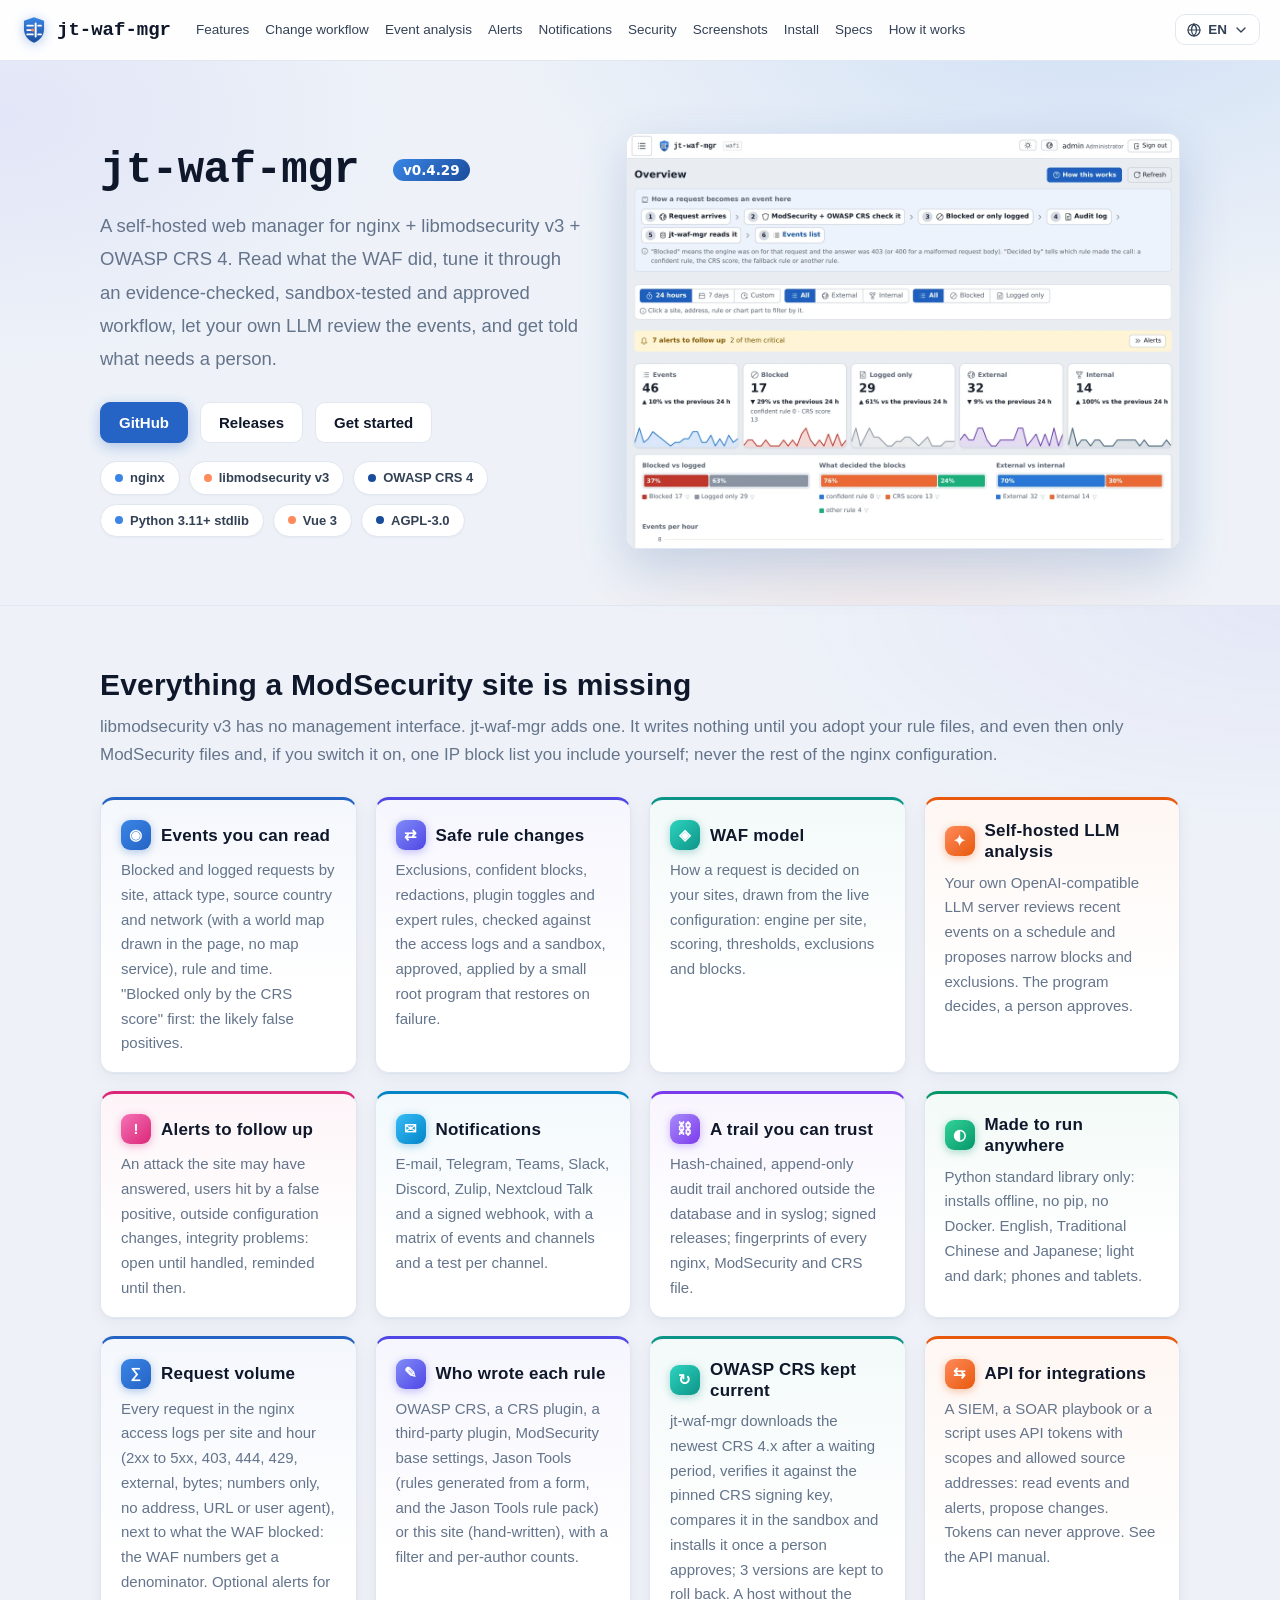
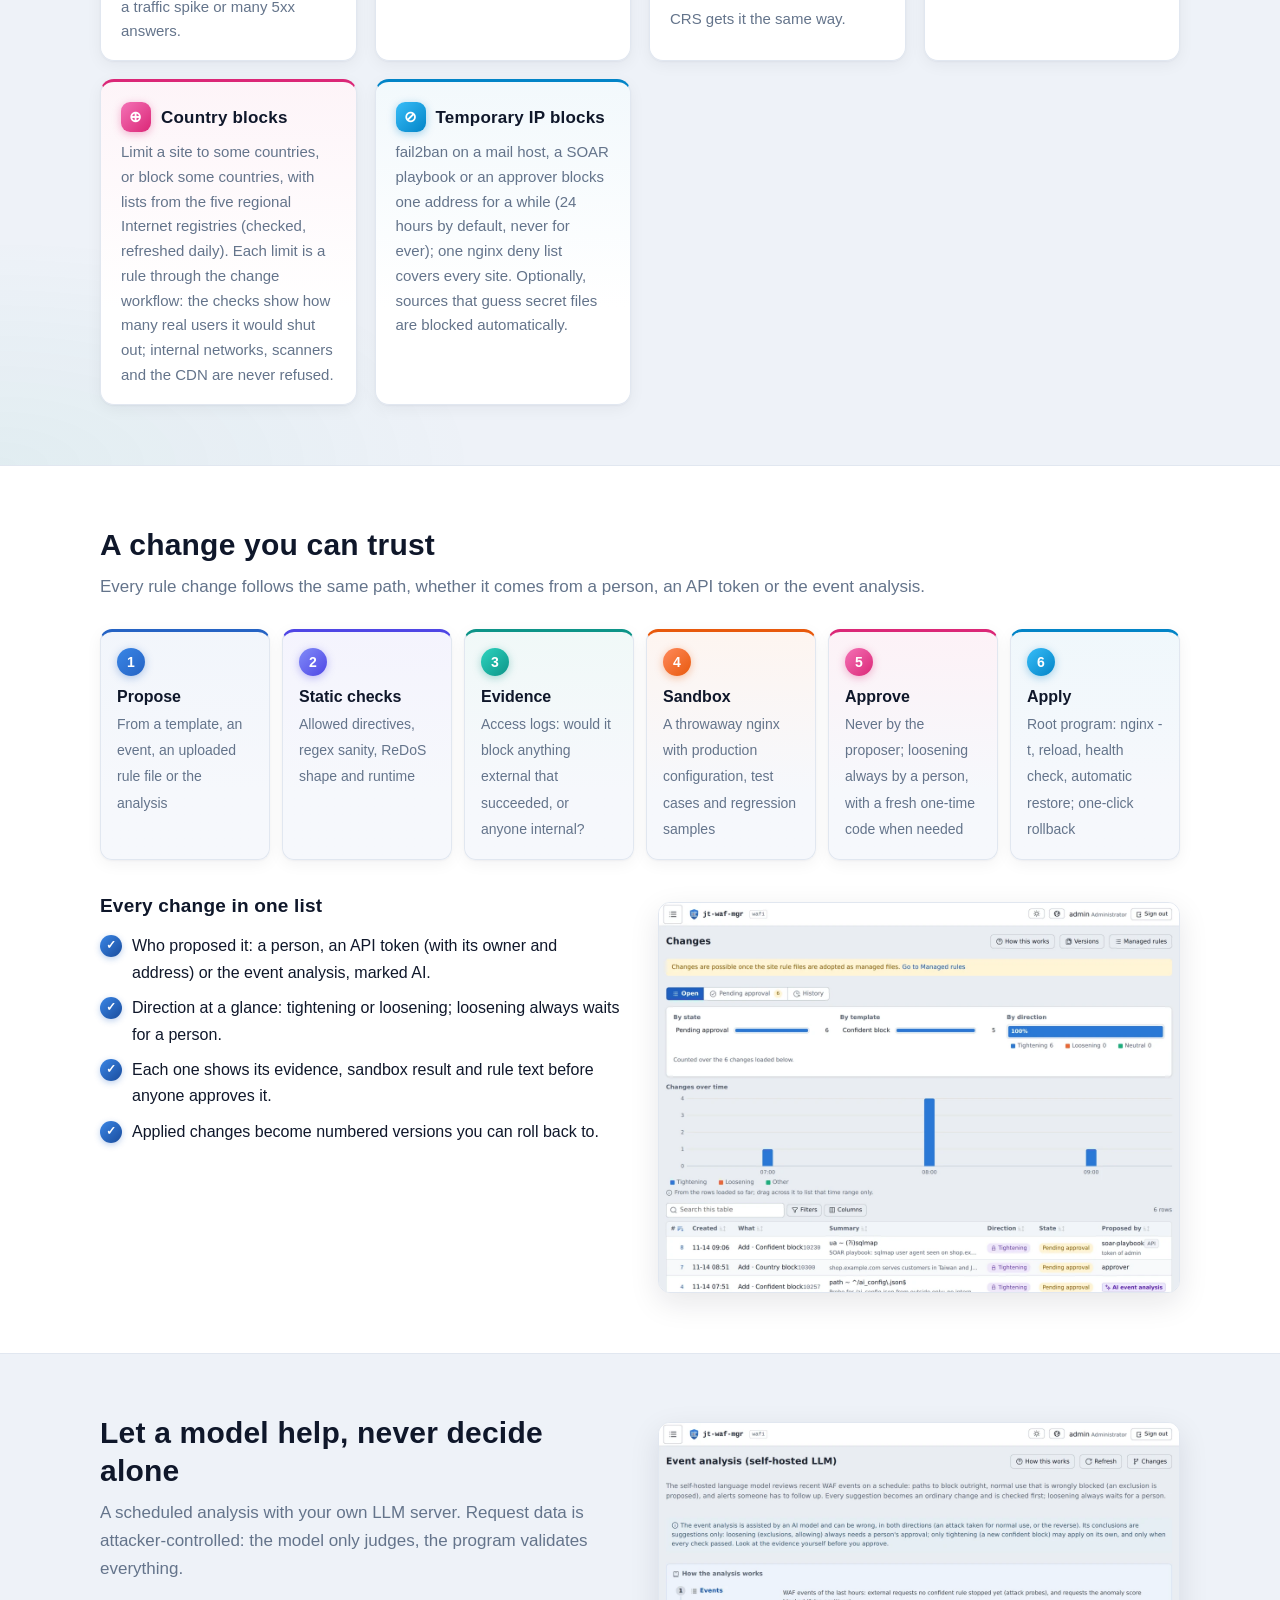
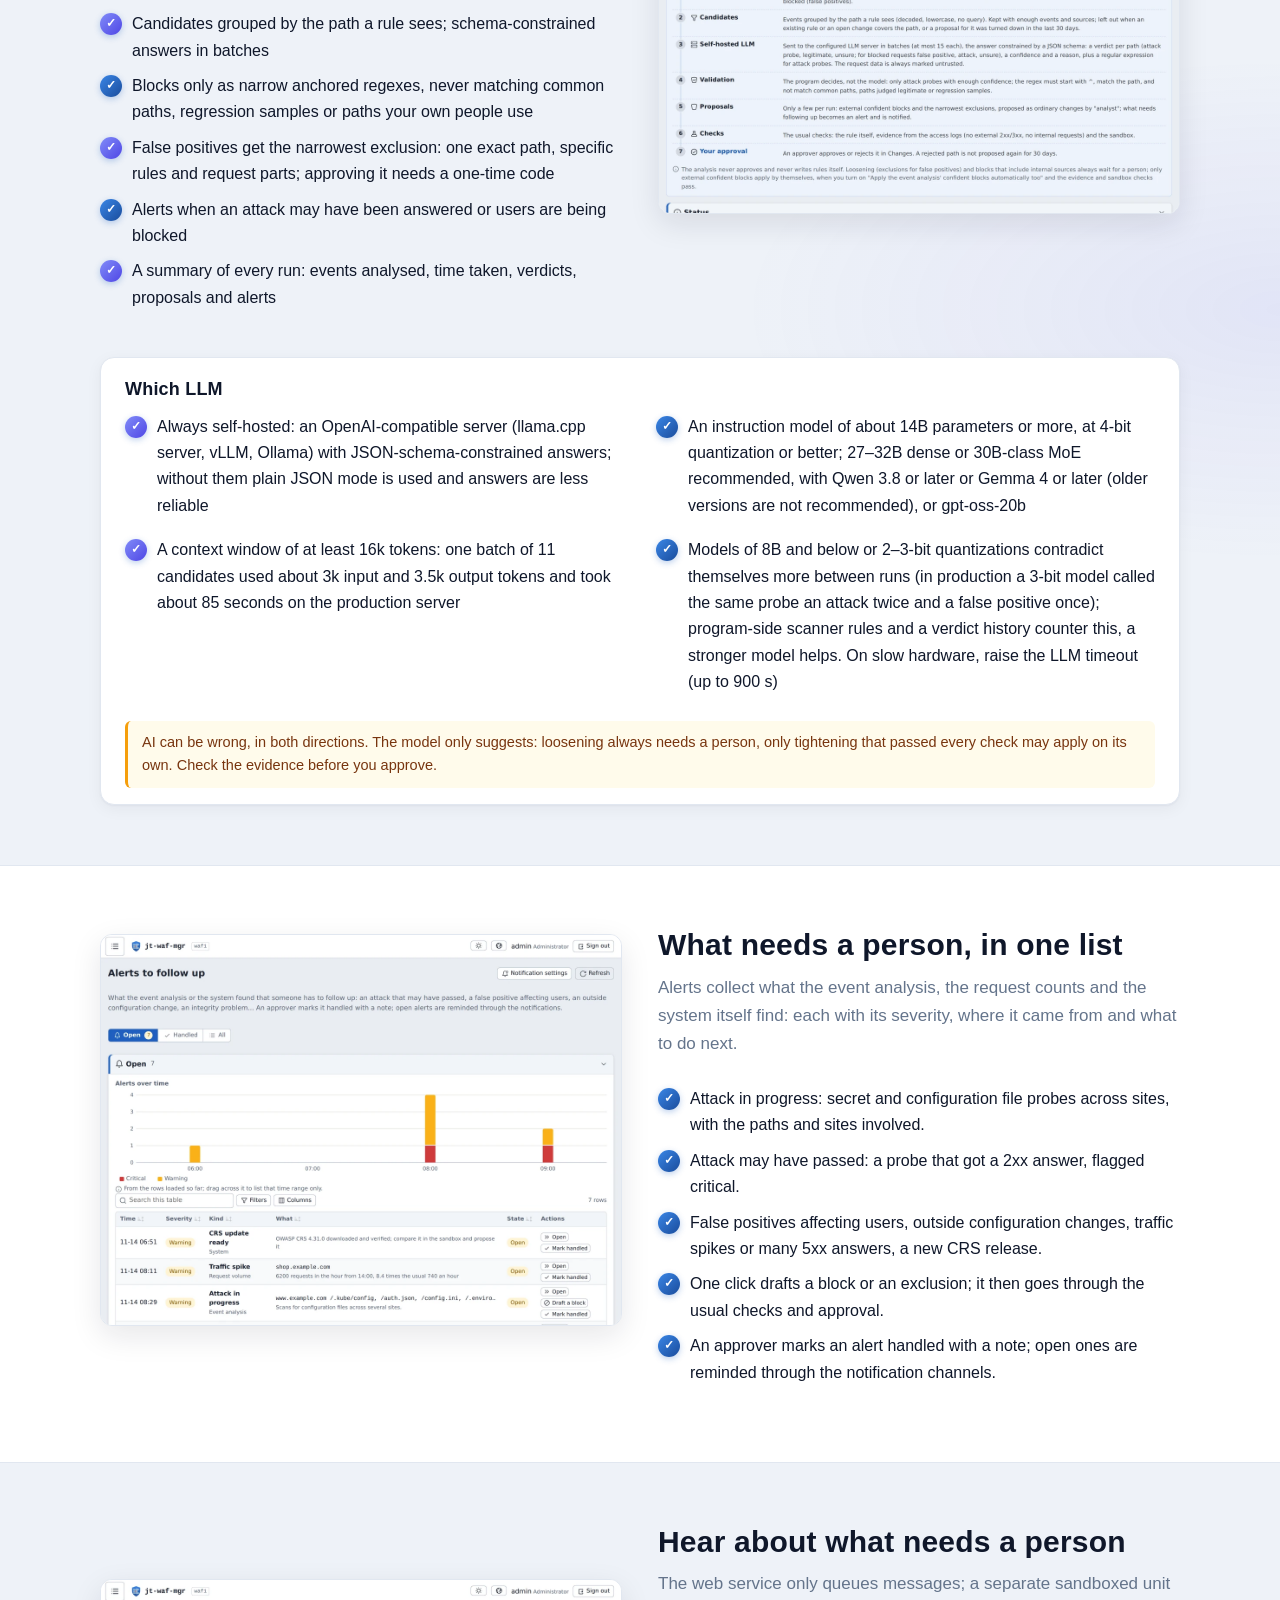
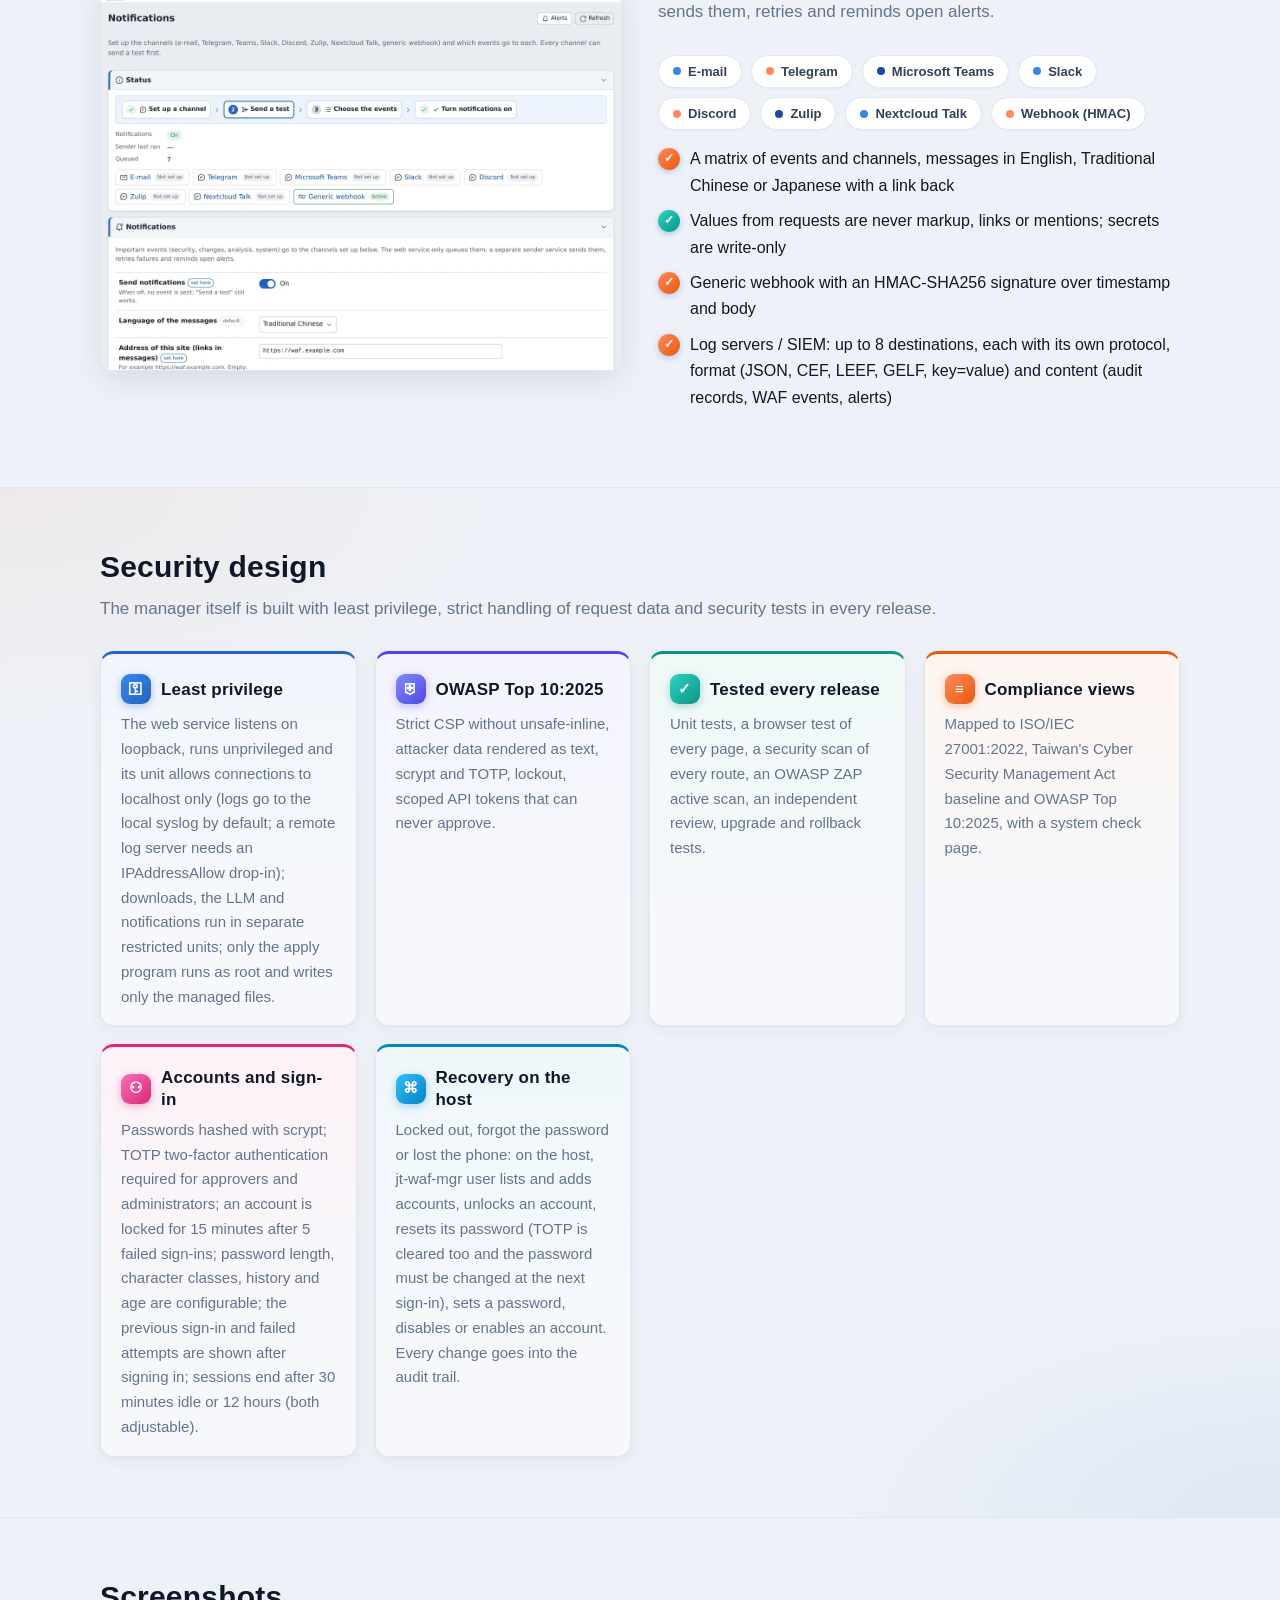
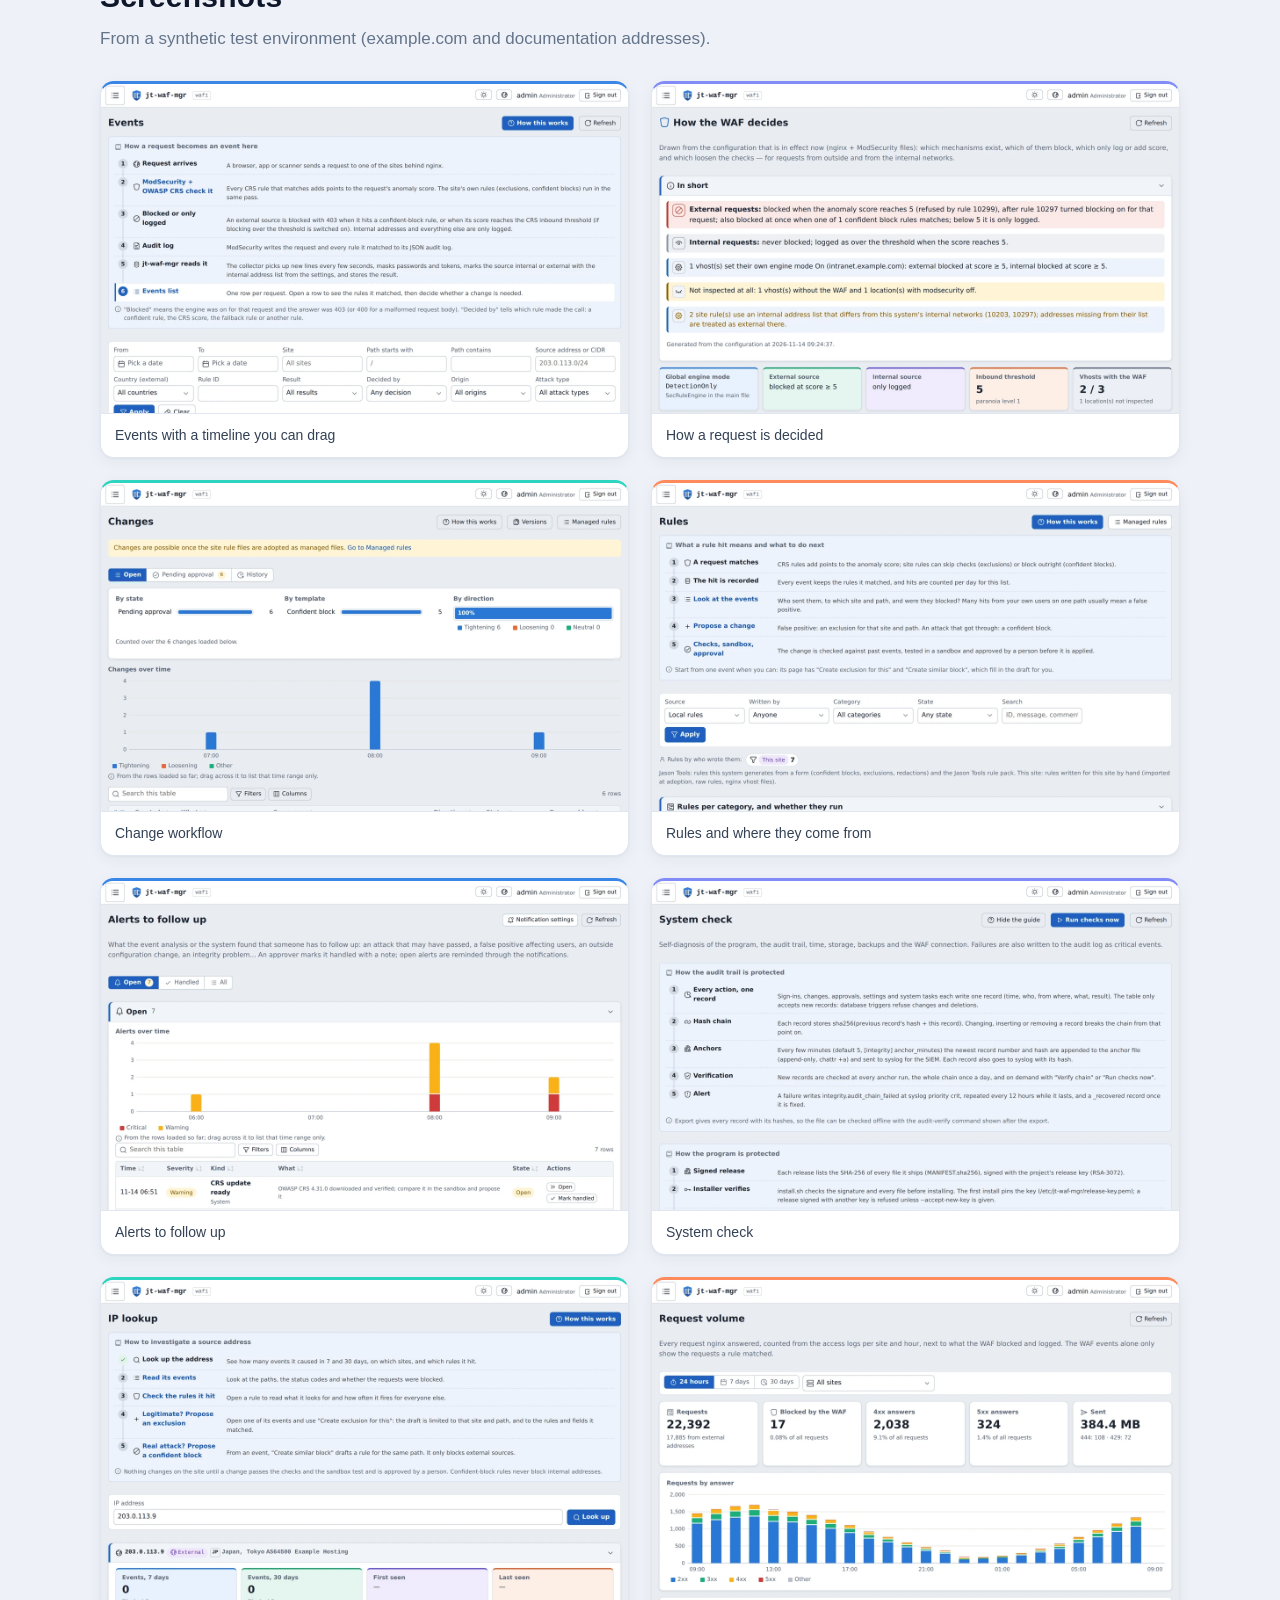
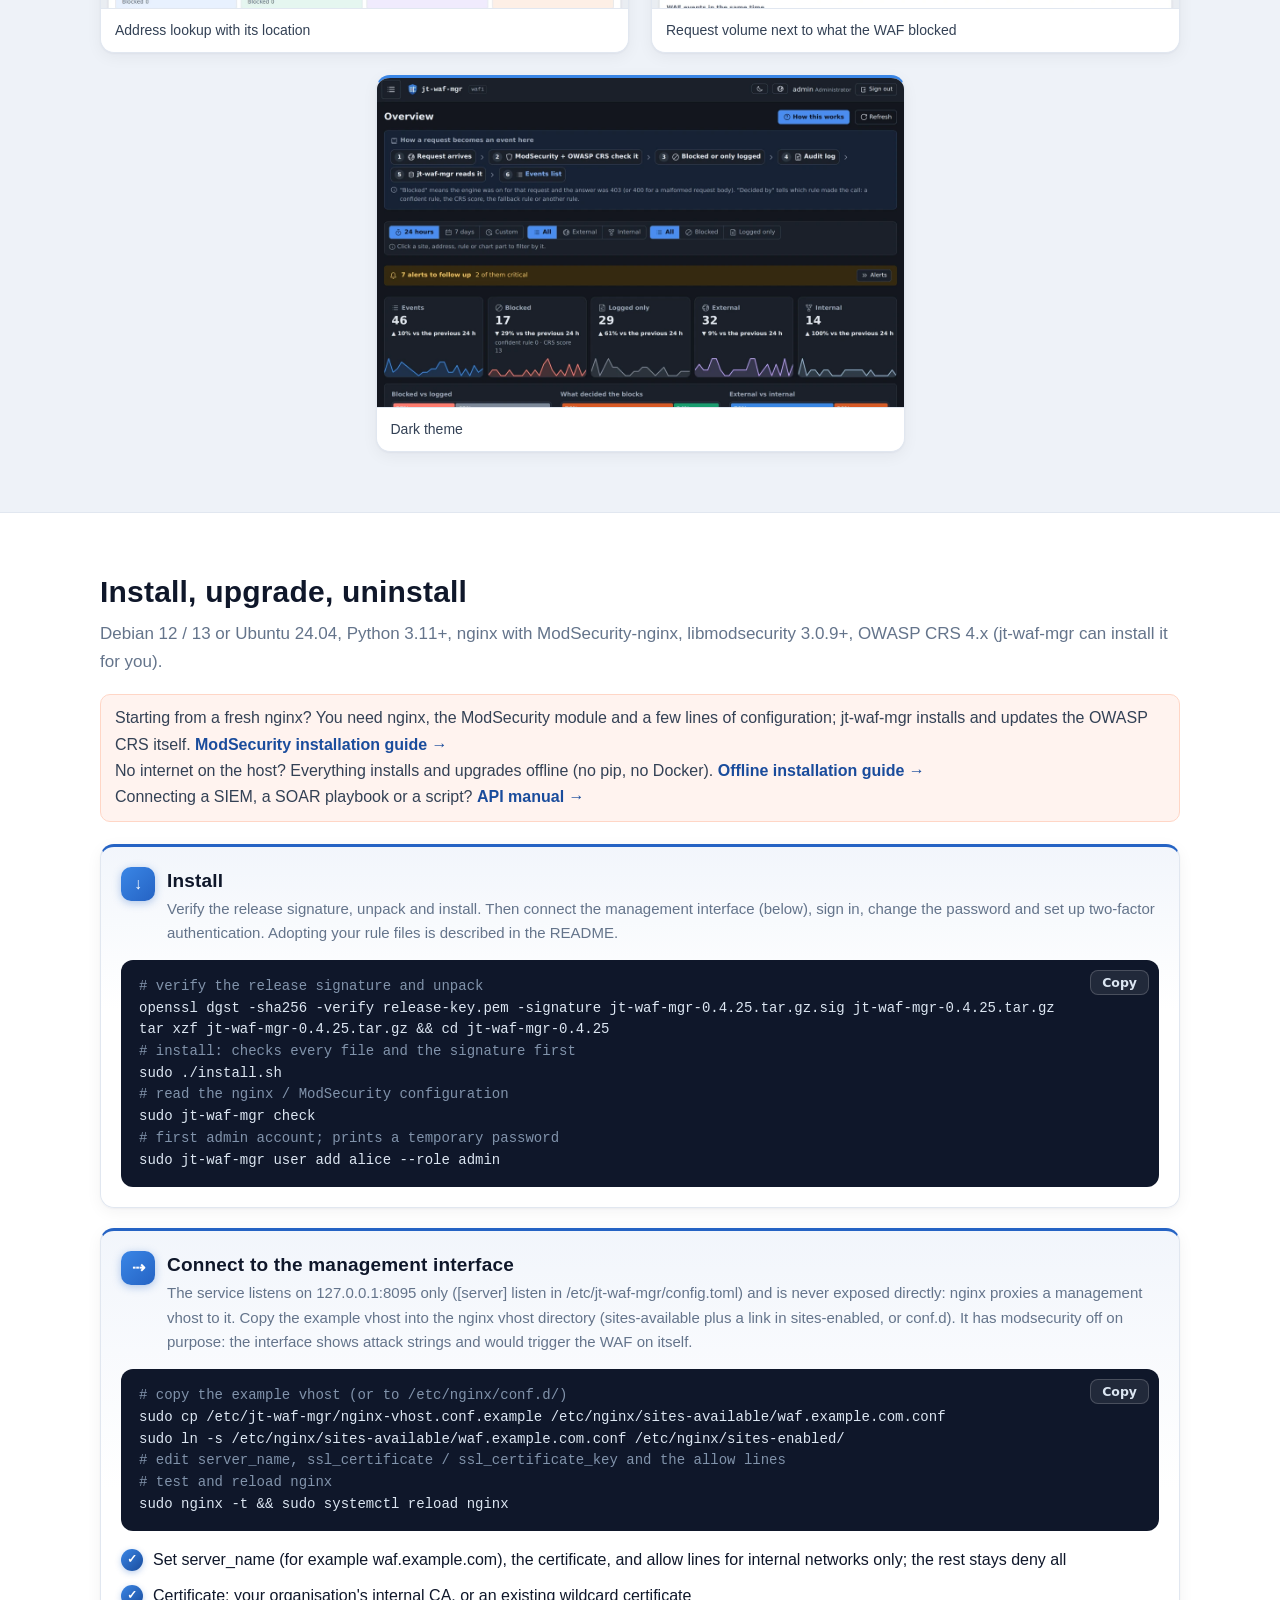
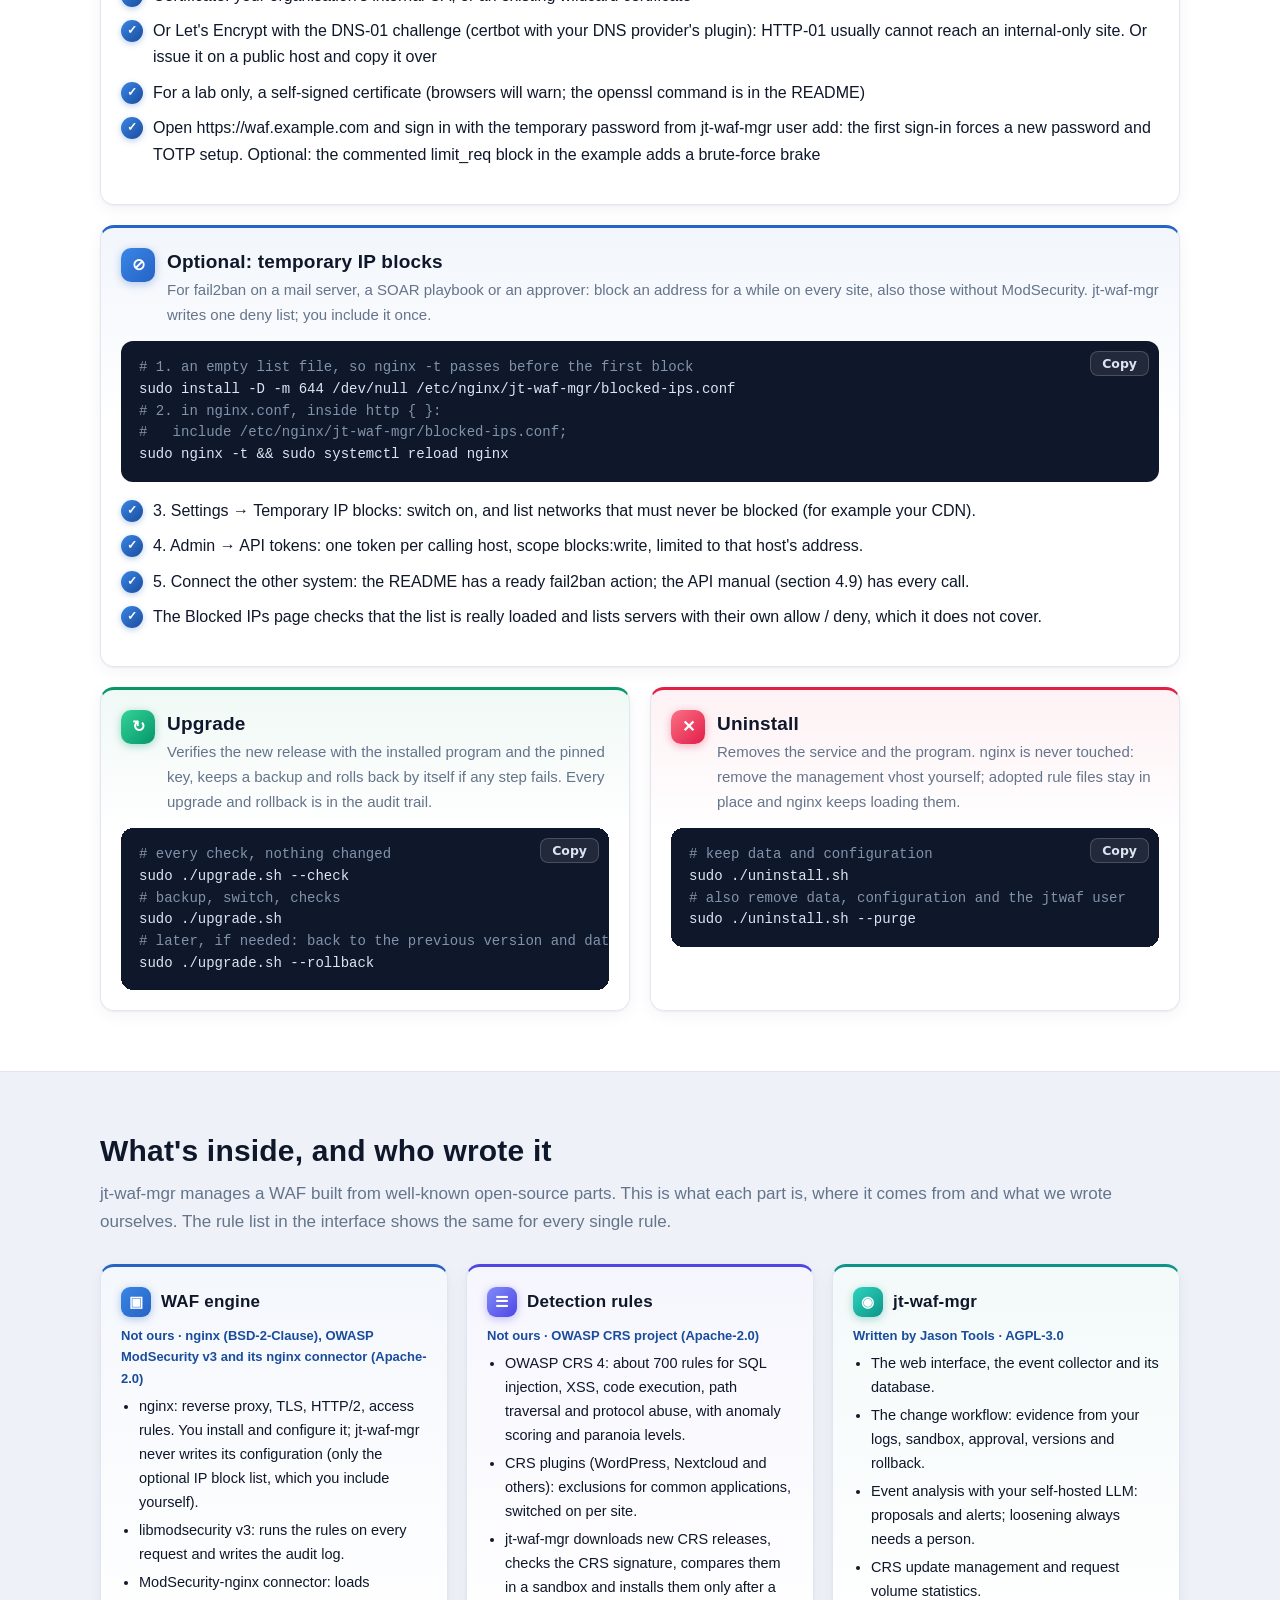
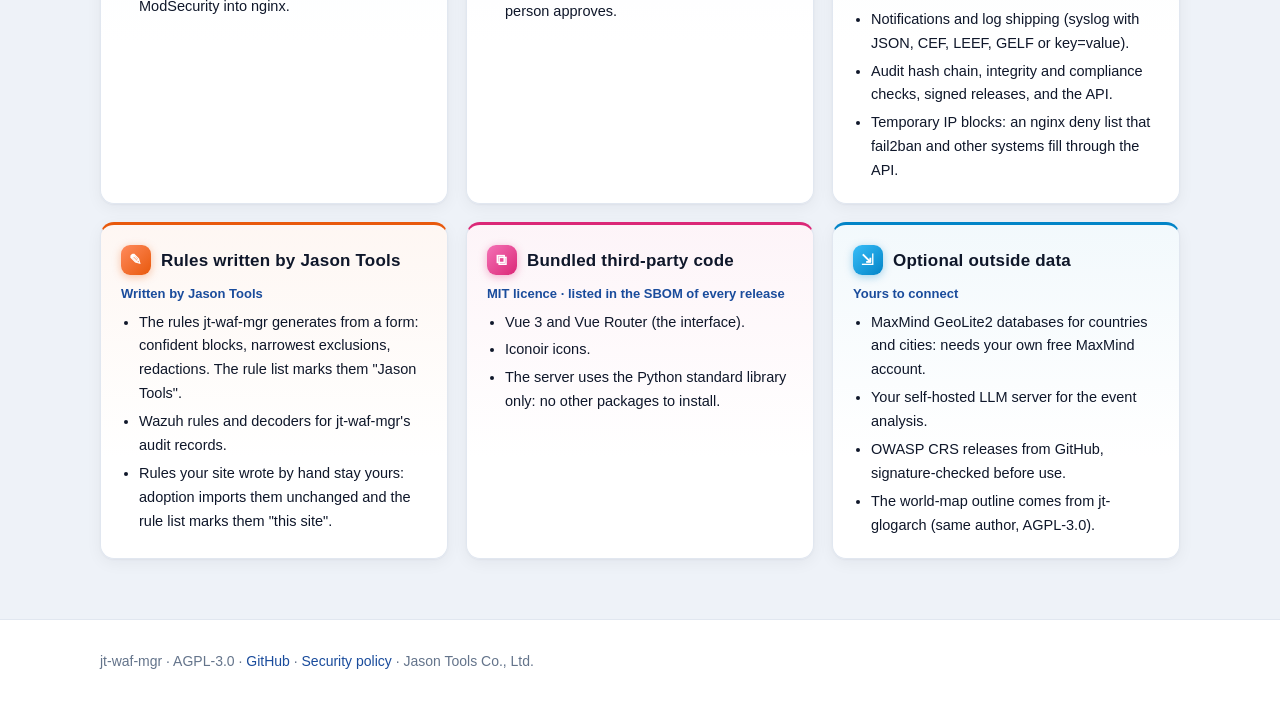
==== commit 5ef70776: "jt-waf-mgr 0.4.29: sandbox requests from a country each site lets through Every outside request in t" ====
--- a/docs/index.html
+++ b/docs/index.html
@@ -185,7 +185,7 @@
 
 <div class="hero"><div class="wrap">
   <div>
-    <h1>jt-waf-mgr <span class="ver">v0.4.28</span></h1>
+    <h1>jt-waf-mgr <span class="ver">v0.4.29</span></h1>
     <p class="lead" data-t="lead"></p>
     <div class="btns">
       <a class="btn primary" href="https://github.com/jasoncheng7115/jt-waf-mgr">GitHub</a>
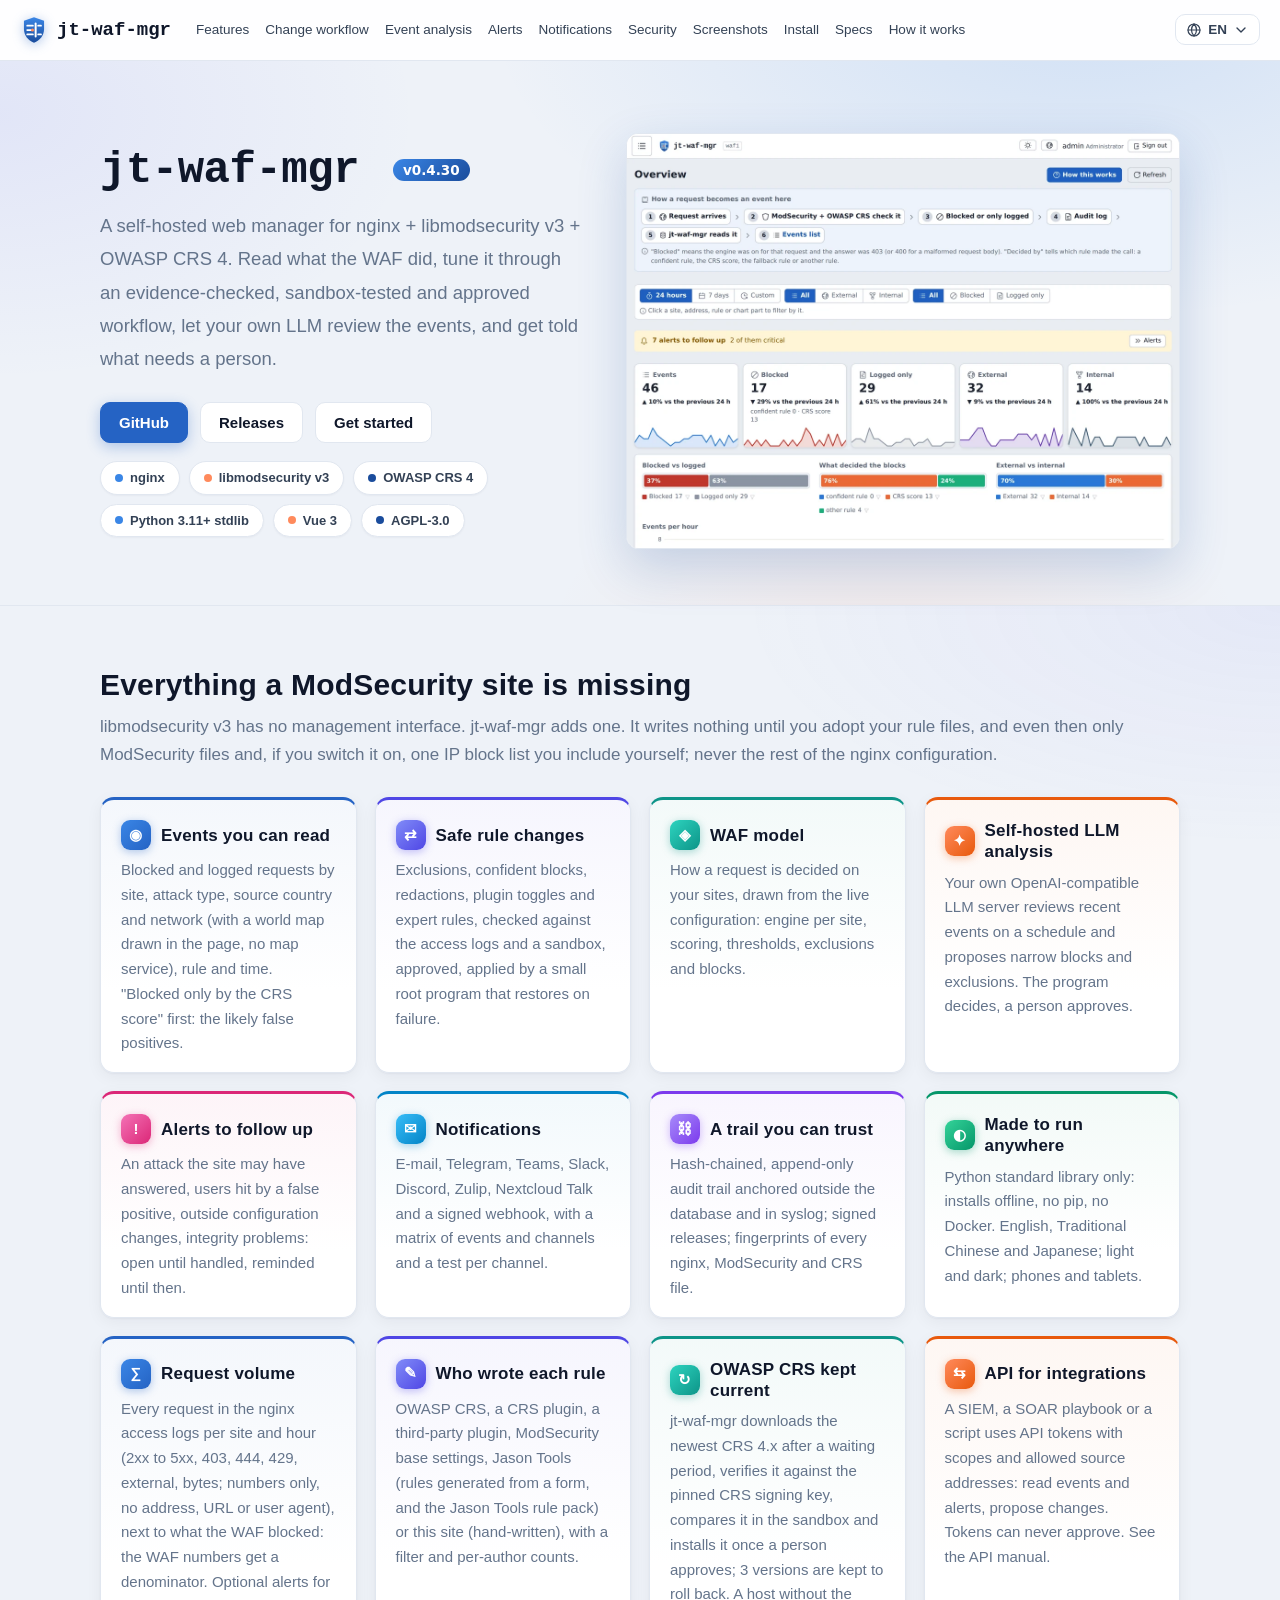
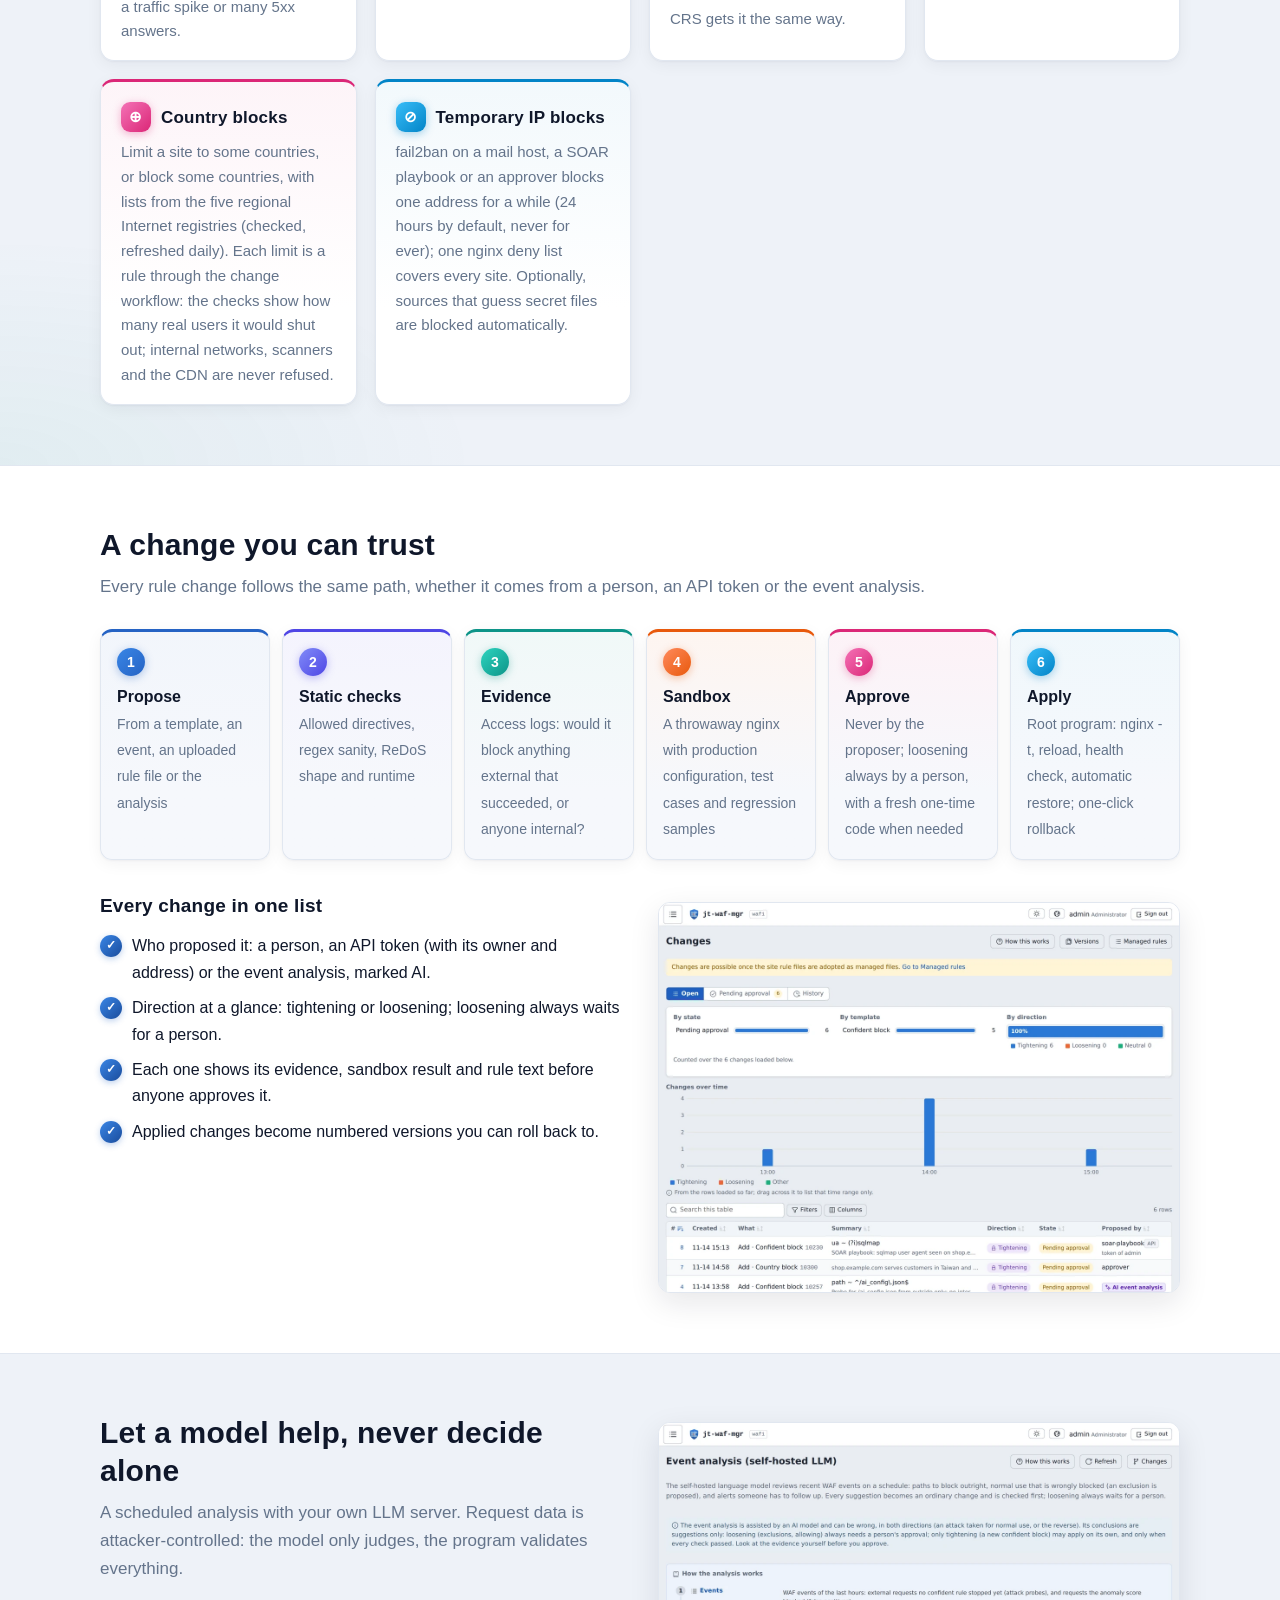
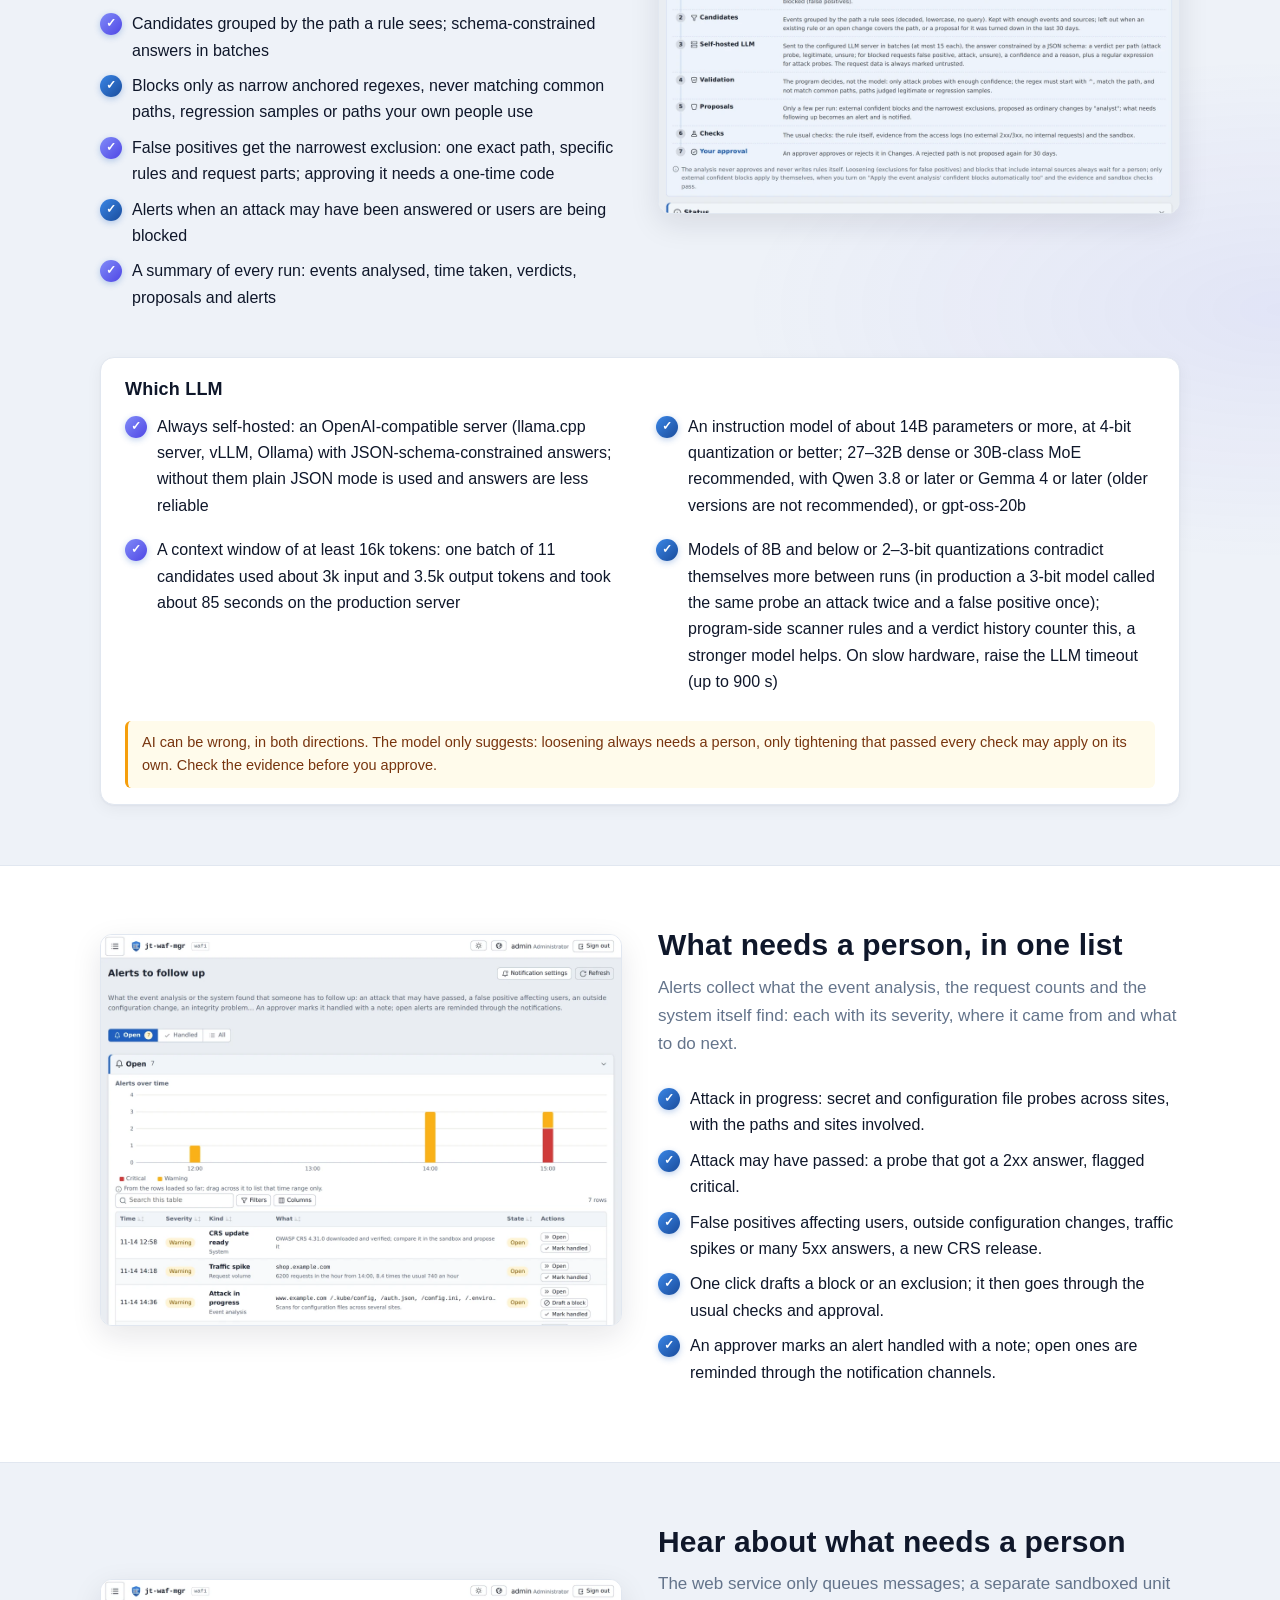
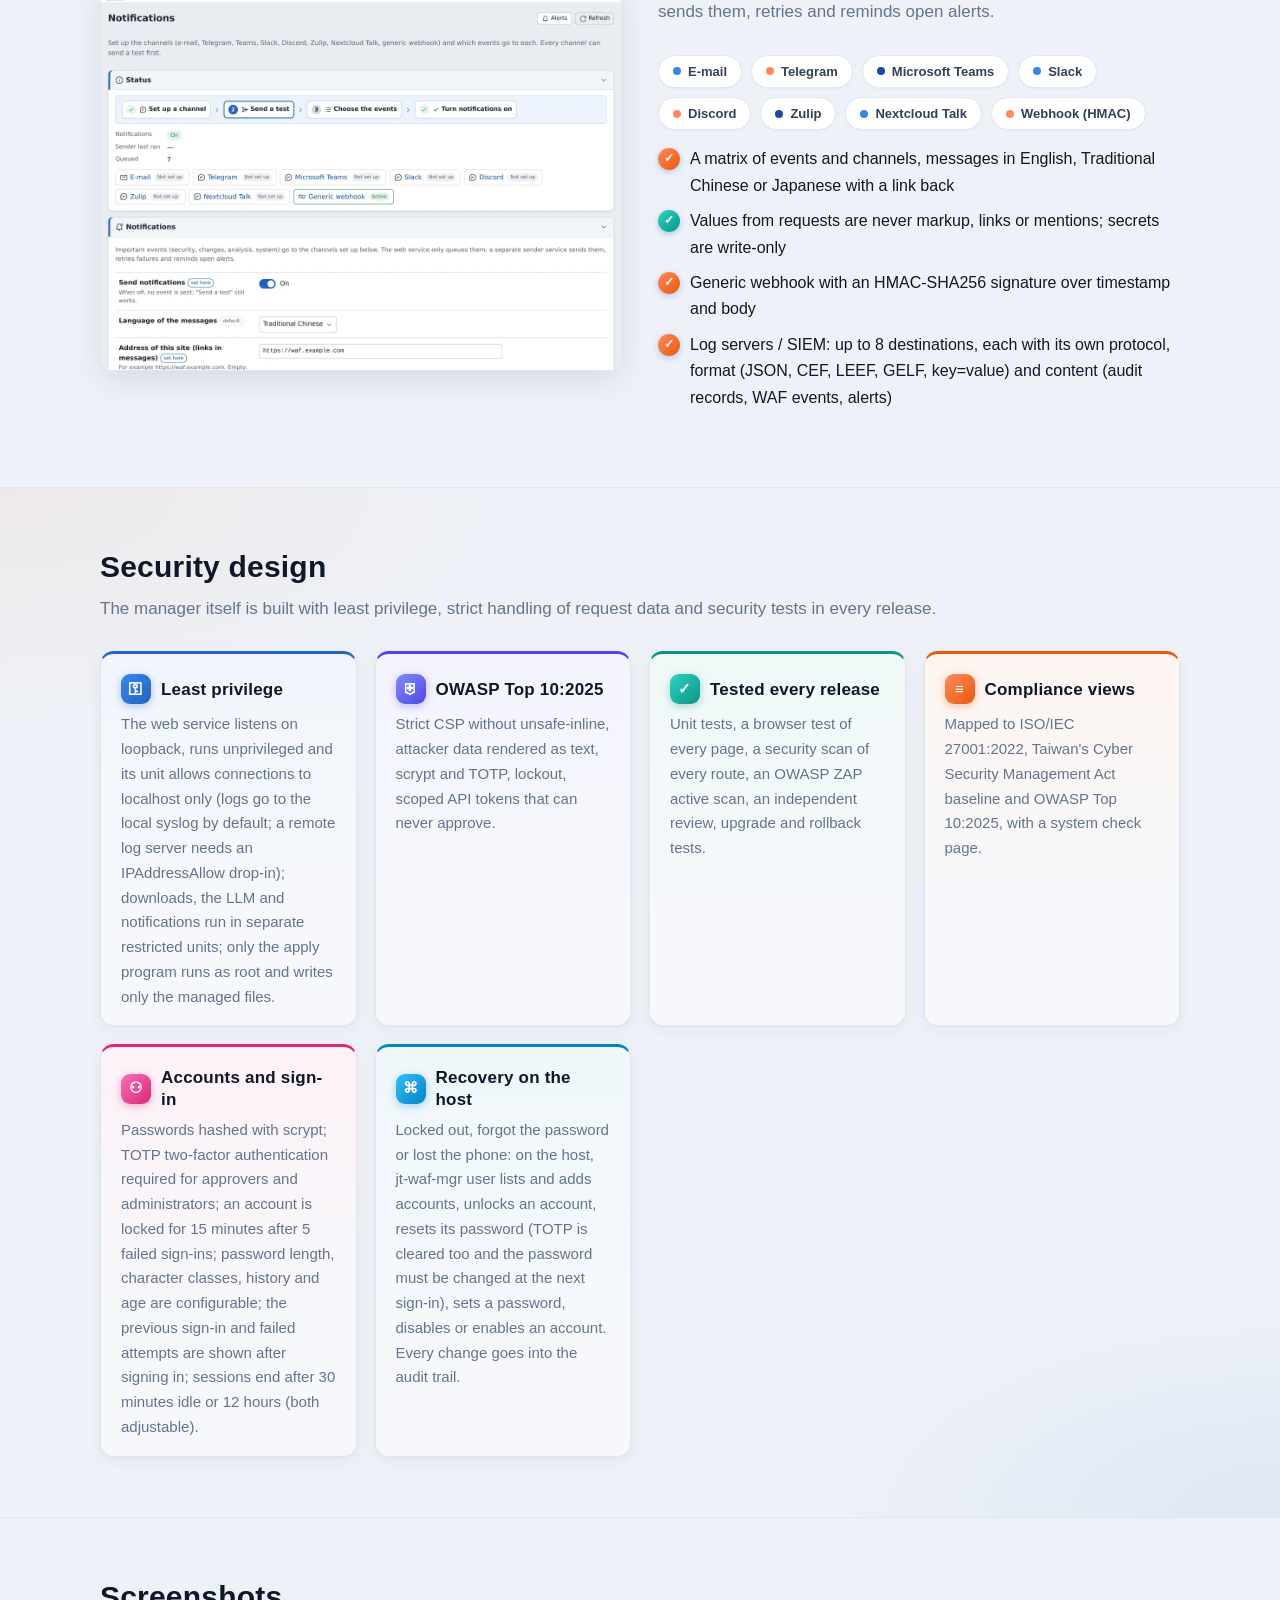
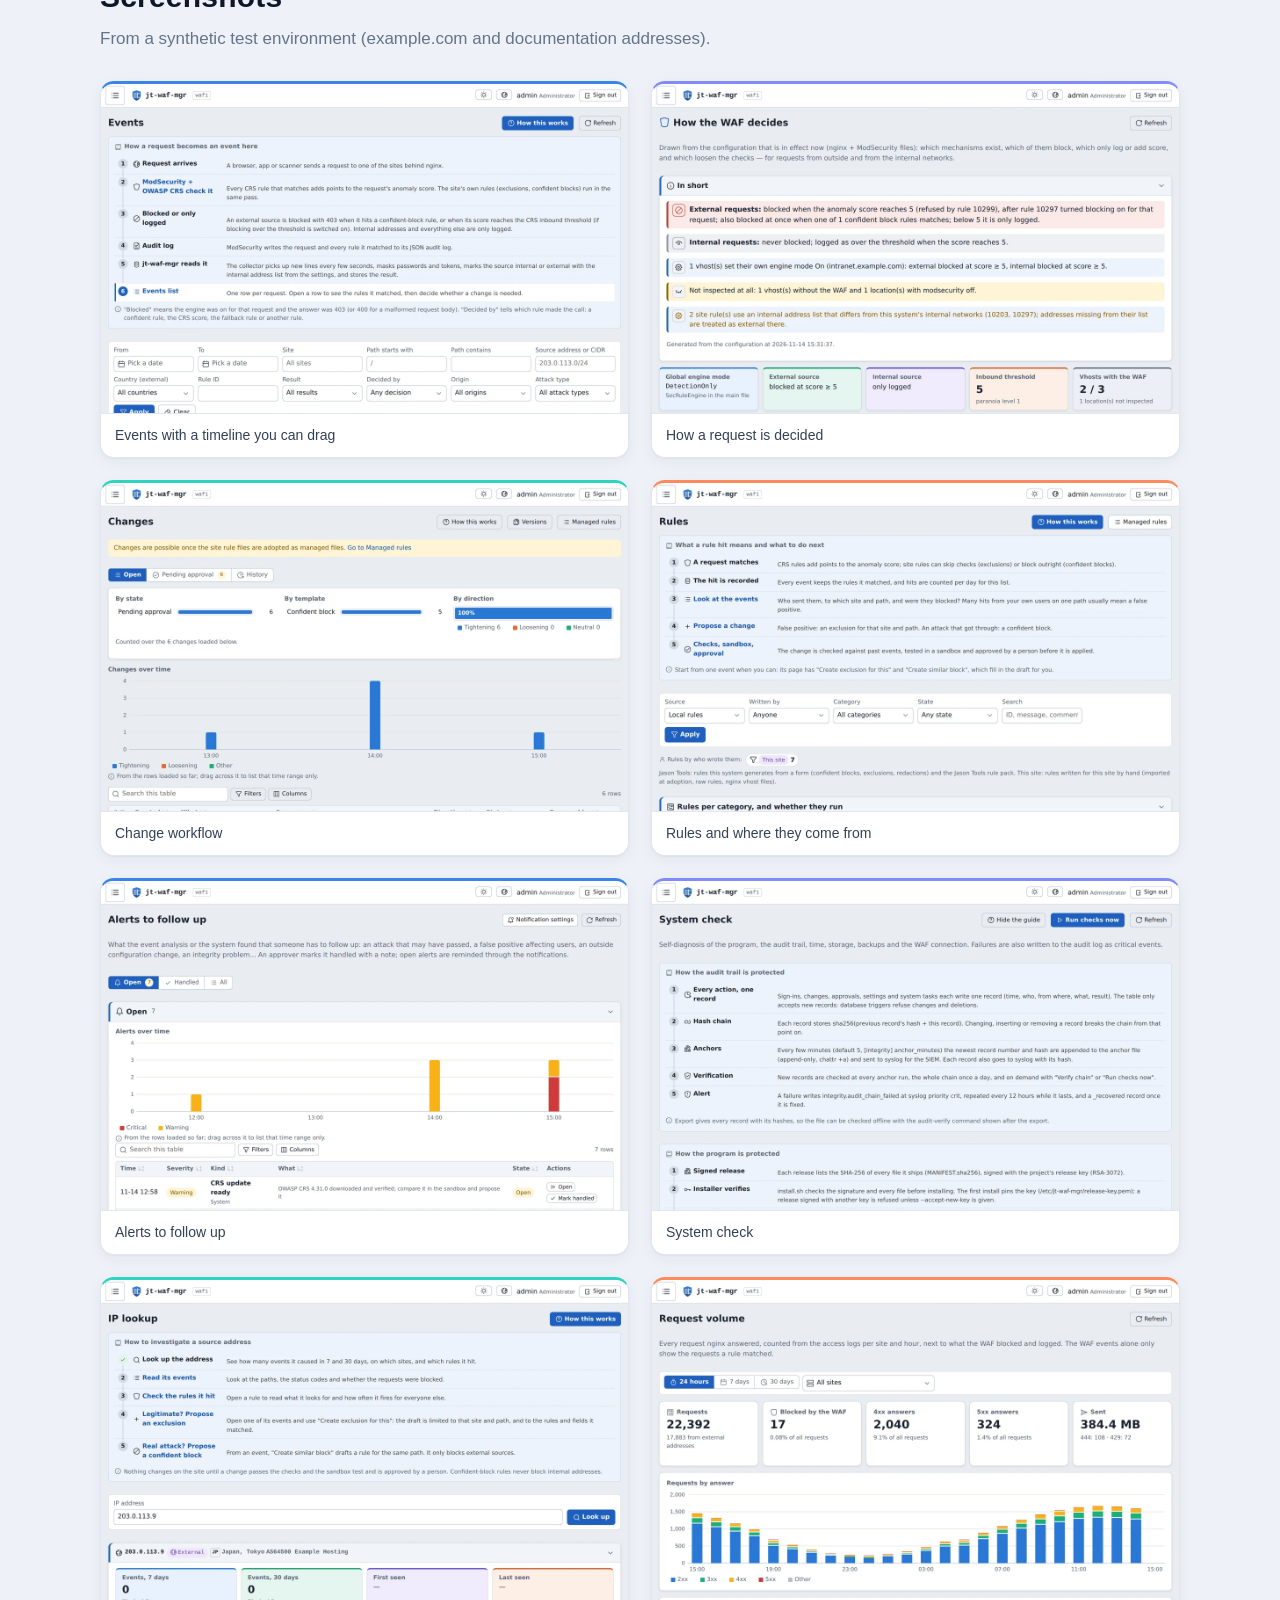
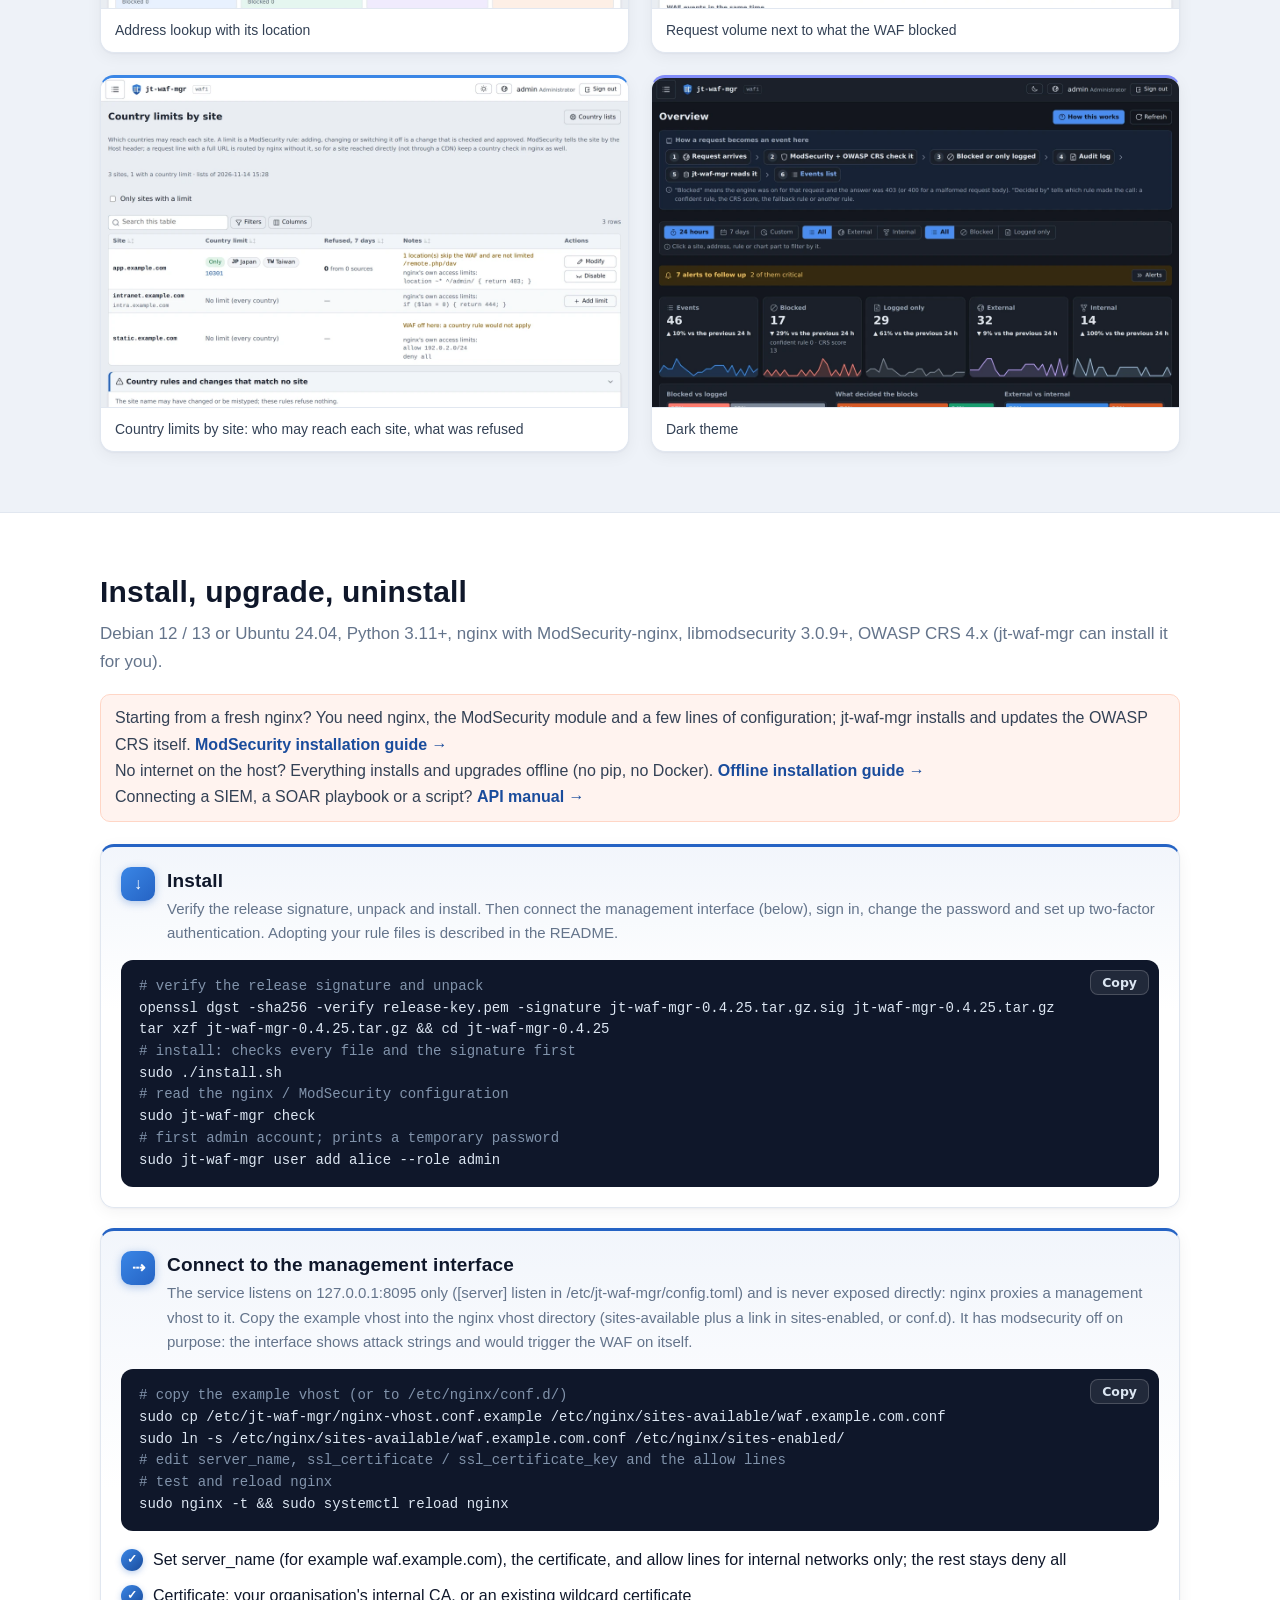
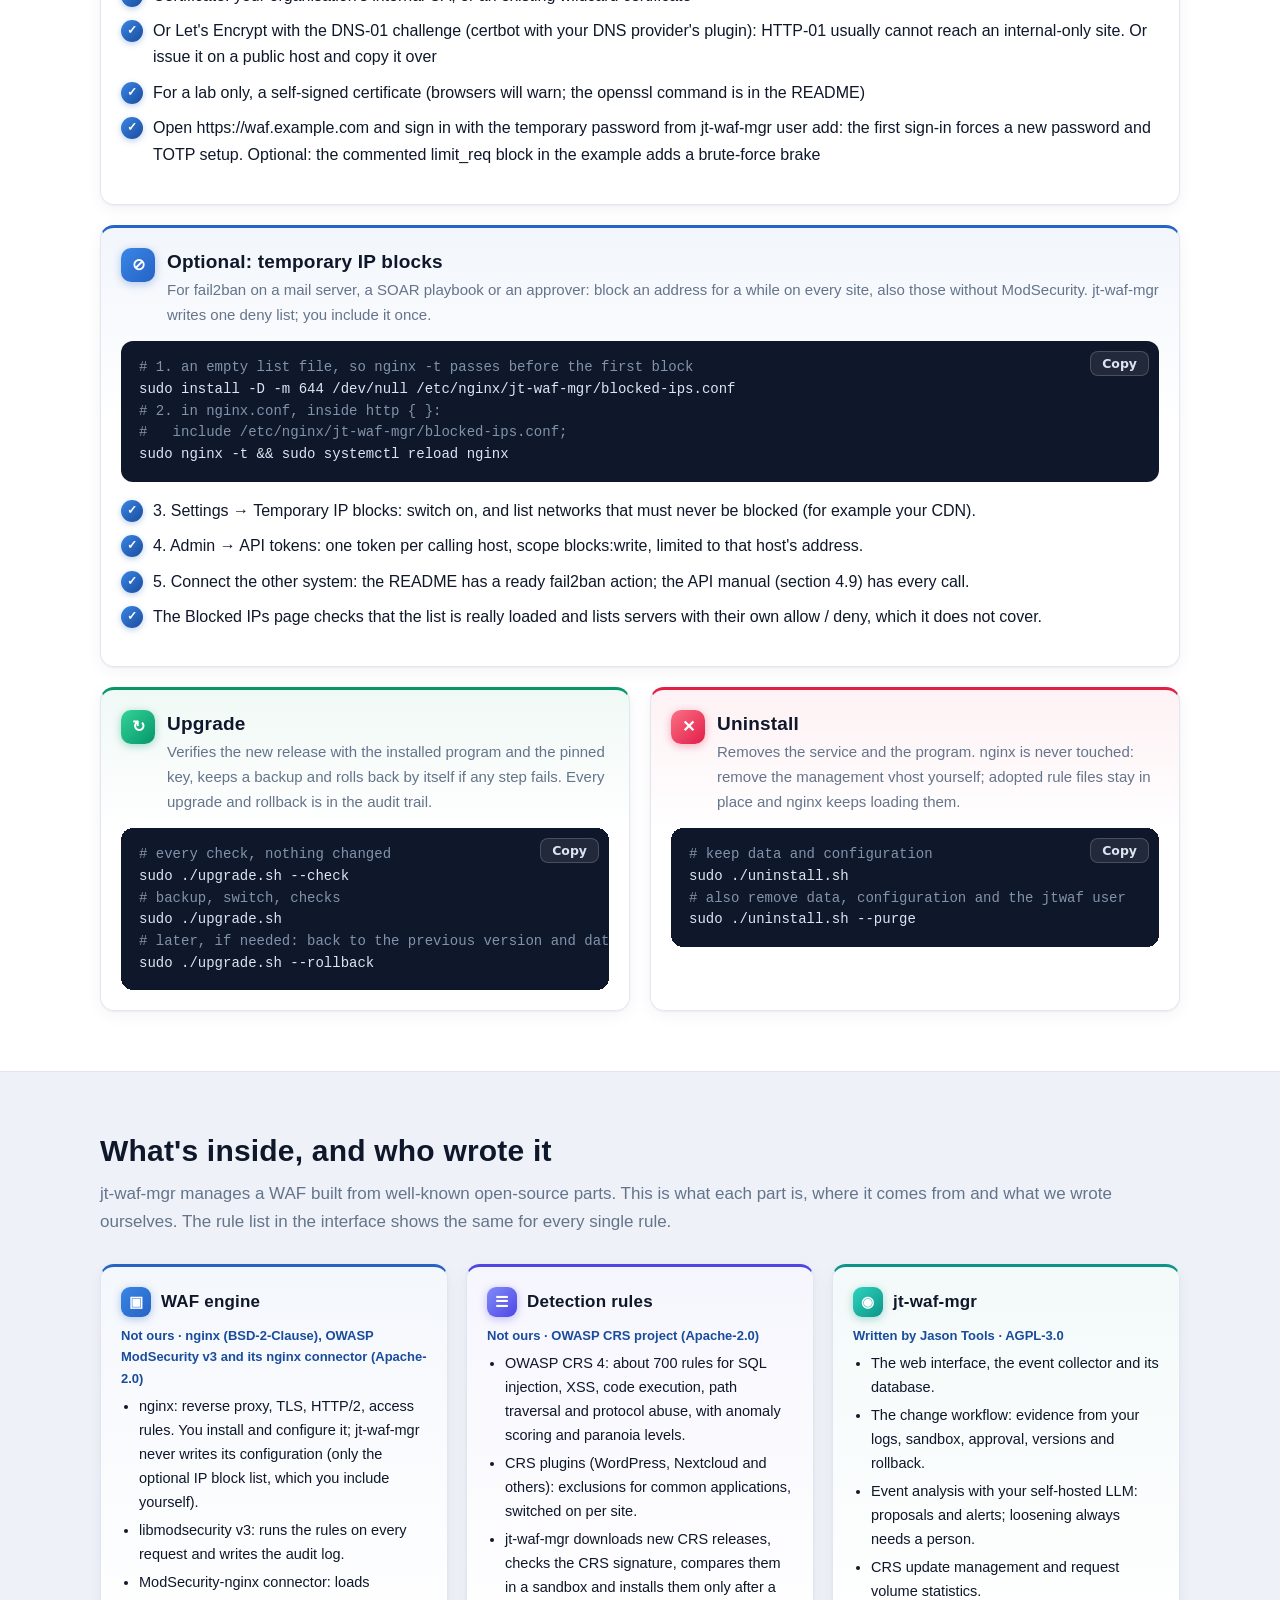
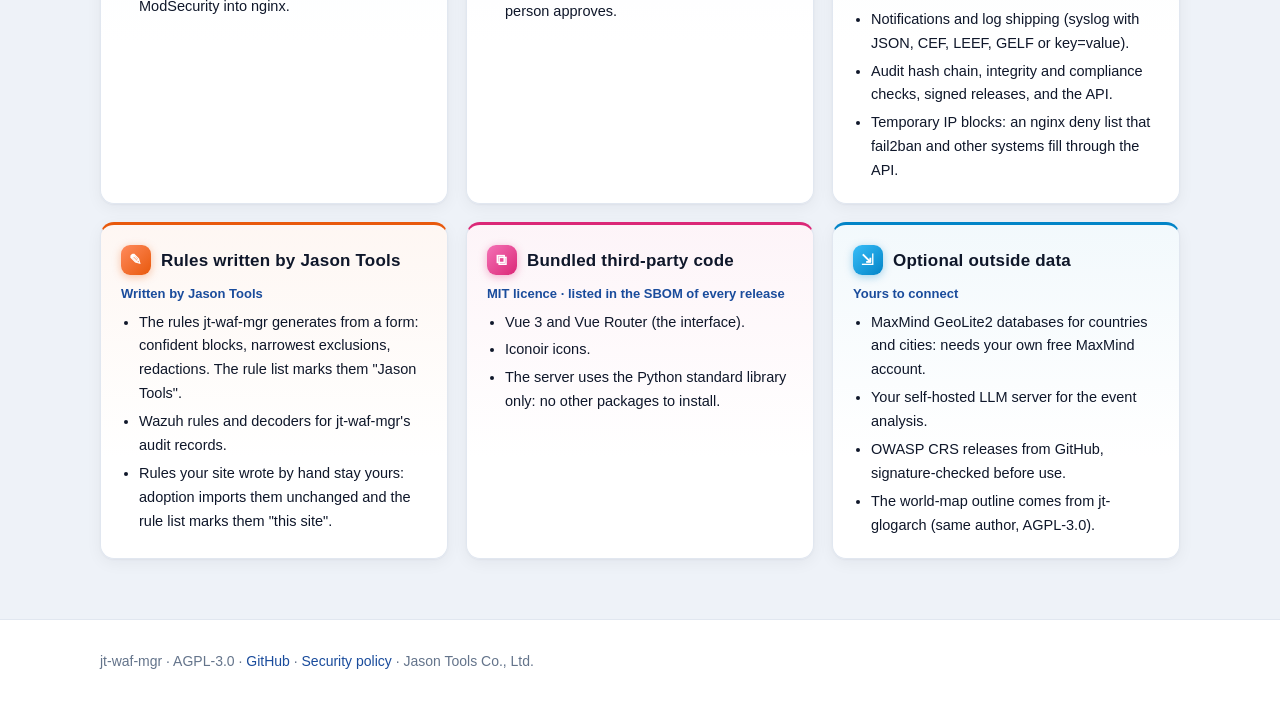
==== commit 684b0c28: "jt-waf-mgr 0.4.30: country limits by site, site names with a trailing dot, publication checks - Rule" ====
--- a/docs/index.html
+++ b/docs/index.html
@@ -185,7 +185,7 @@
 
 <div class="hero"><div class="wrap">
   <div>
-    <h1>jt-waf-mgr <span class="ver">v0.4.29</span></h1>
+    <h1>jt-waf-mgr <span class="ver">v0.4.30</span></h1>
     <p class="lead" data-t="lead"></p>
     <div class="btns">
       <a class="btn primary" href="https://github.com/jasoncheng7115/jt-waf-mgr">GitHub</a>
@@ -282,7 +282,8 @@
     <figure><a class="shotlink" href="shots/en/system-check.png" data-shot="system-check"><img src="shots/en/thumb/system-check.webp" alt="" loading="lazy"></a><figcaption data-t="sc_system"></figcaption></figure>
     <figure><a class="shotlink" href="shots/en/lookup.png" data-shot="lookup"><img src="shots/en/thumb/lookup.webp" alt="" loading="lazy"></a><figcaption data-t="sc_lookup"></figcaption></figure>
     <figure><a class="shotlink" href="shots/en/traffic.png" data-shot="traffic"><img src="shots/en/thumb/traffic.webp" alt="" loading="lazy"></a><figcaption data-t="sc_traffic"></figcaption></figure>
-    <figure><a class="shotlink" href="shots/en/thumb.png" data-shot="overview-dark" data-full="thumb"><img src="shots/en/thumb/overview-dark.webp" alt="" loading="lazy"></a><figcaption data-t="sc_dark"></figcaption></figure>
+    <figure><a class="shotlink" href="shots/en/countries.png" data-shot="countries"><img src="shots/en/thumb/countries.webp" alt="" loading="lazy"></a><figcaption data-t="sc_countries"></figcaption></figure>
+    <figure><a class="shotlink" href="shots/en/thumb/overview-dark.webp" data-shot="overview-dark" data-full="thumb"><img src="shots/en/thumb/overview-dark.webp" alt="" loading="lazy"></a><figcaption data-t="sc_dark"></figcaption></figure>
   </div>
 </div></section>
 
@@ -488,6 +489,7 @@
   open_full: 'Open the whole page',
   sc_lookup: 'Address lookup with its location',
   sc_traffic: 'Request volume next to what the WAF blocked',
+  sc_countries: 'Country limits by site: who may reach each site, what was refused',
   f9_h: 'Request volume',
   f9: 'Every request in the nginx access logs per site and hour (2xx to 5xx, 403, 444, 429, external, bytes; numbers only, no address, URL or user agent), next to what the WAF blocked: the WAF numbers get a denominator. Optional alerts for a traffic spike or many 5xx answers.',
   f10_h: 'Who wrote each rule',
@@ -639,6 +641,7 @@
   open_full: '開啟整頁原圖',
   sc_lookup: '查詢位址與所在位置',
   sc_traffic: '請求量與 WAF 封鎖並列',
+  sc_countries: '各站台的國家限制：允許哪些國家、封鎖了多少',
   f9_h: '請求量',
   f9: '依站台與小時統計 nginx 存取記錄裡的每一個請求（2xx 到 5xx、403、444、429、外部、位元組數；只有數字，不存 IP、網址或 User-Agent），和 WAF 封鎖的數量並列，讓 WAF 的數字有分母。可選用流量暴增或大量 5xx 的警示。',
   f10_h: '規則的撰寫者',
@@ -790,6 +793,7 @@
   open_full: 'ページ全体を開く',
   sc_lookup: 'アドレスの照会と所在地',
   sc_traffic: 'リクエスト量と WAF のブロックを並べて表示',
+  sc_countries: 'サイトごとの国別制限：接続できる国とブロック数',
   f9_h: 'リクエスト量',
   f9: 'nginx のアクセスログにあるすべてのリクエストをサイトと時間ごとに集計し（2xx から 5xx、403、444、429、外部、バイト数。数値のみで IP・URL・User-Agent は保存しない）、WAF がブロックした数と並べて WAF の数字に分母を与えます。トラフィックの急増や 5xx 多発のアラートも任意で設定できます。',
   f10_h: 'ルールの作成元',
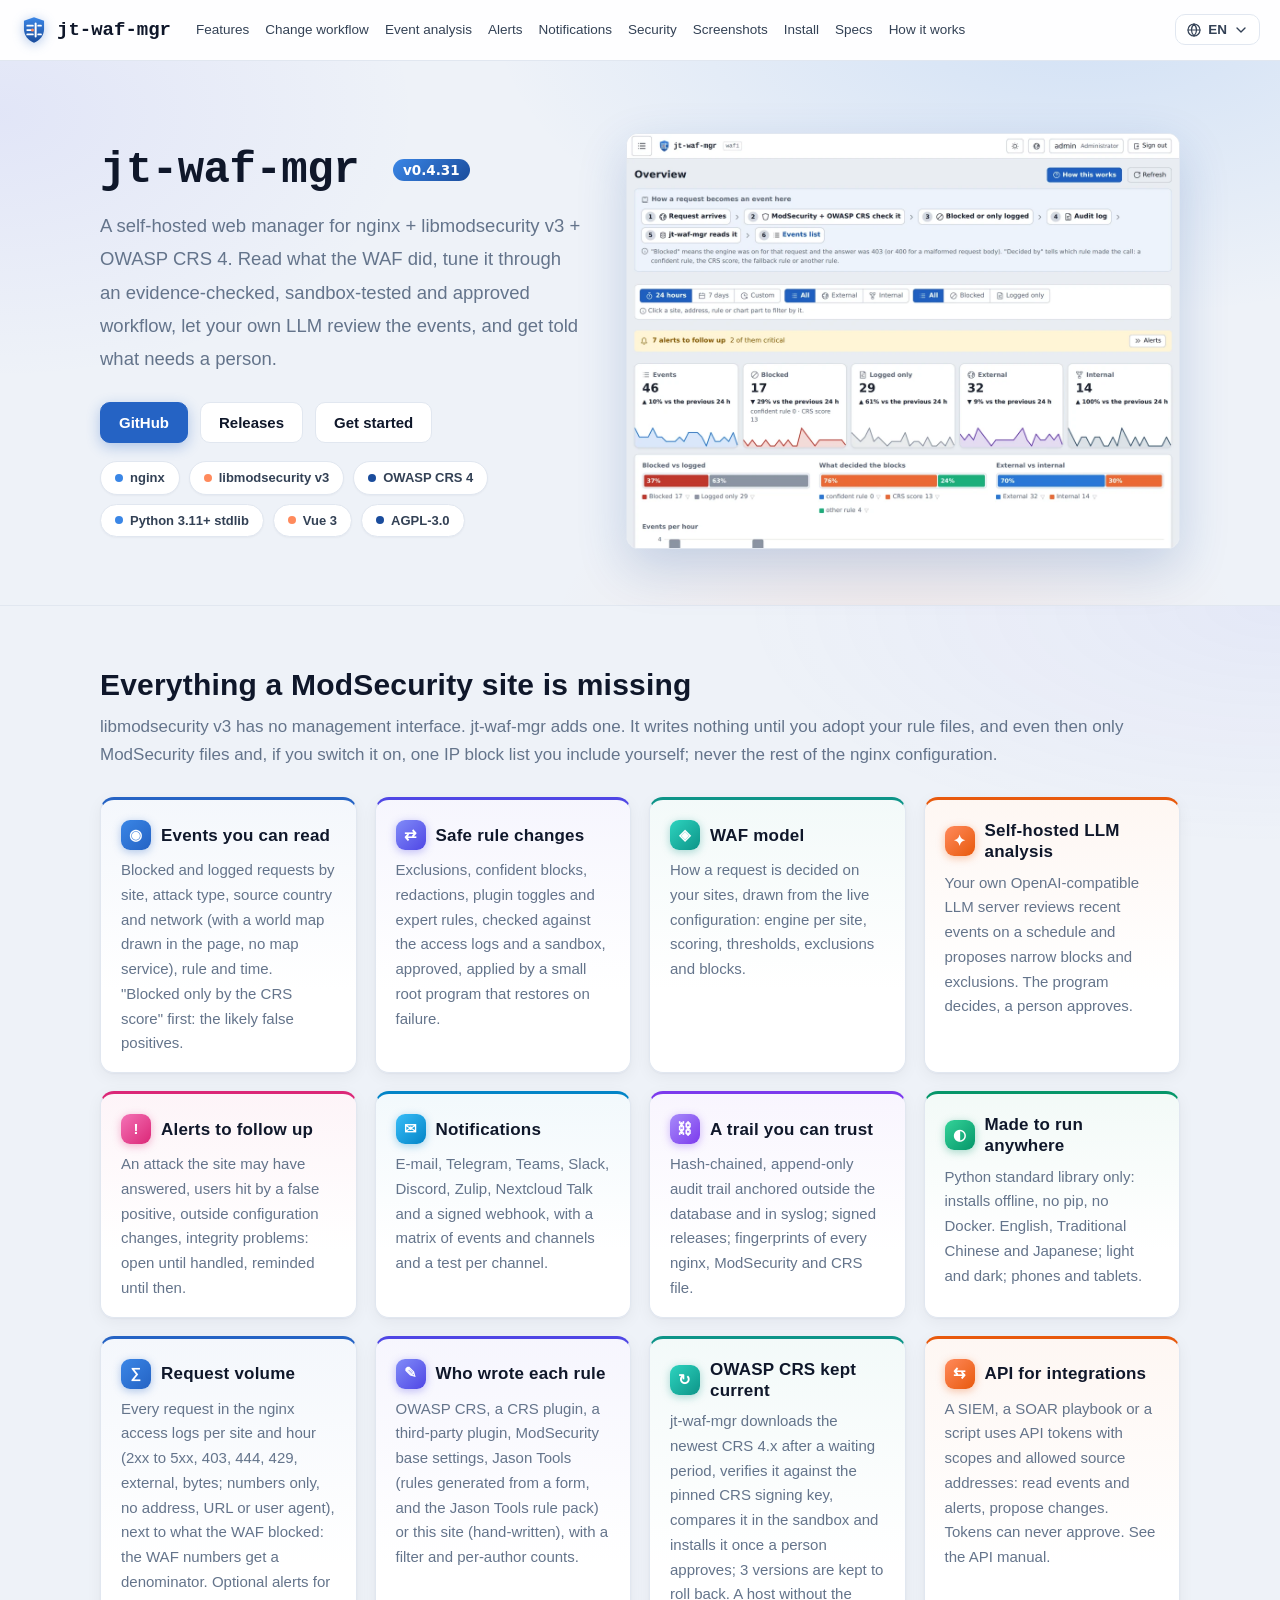
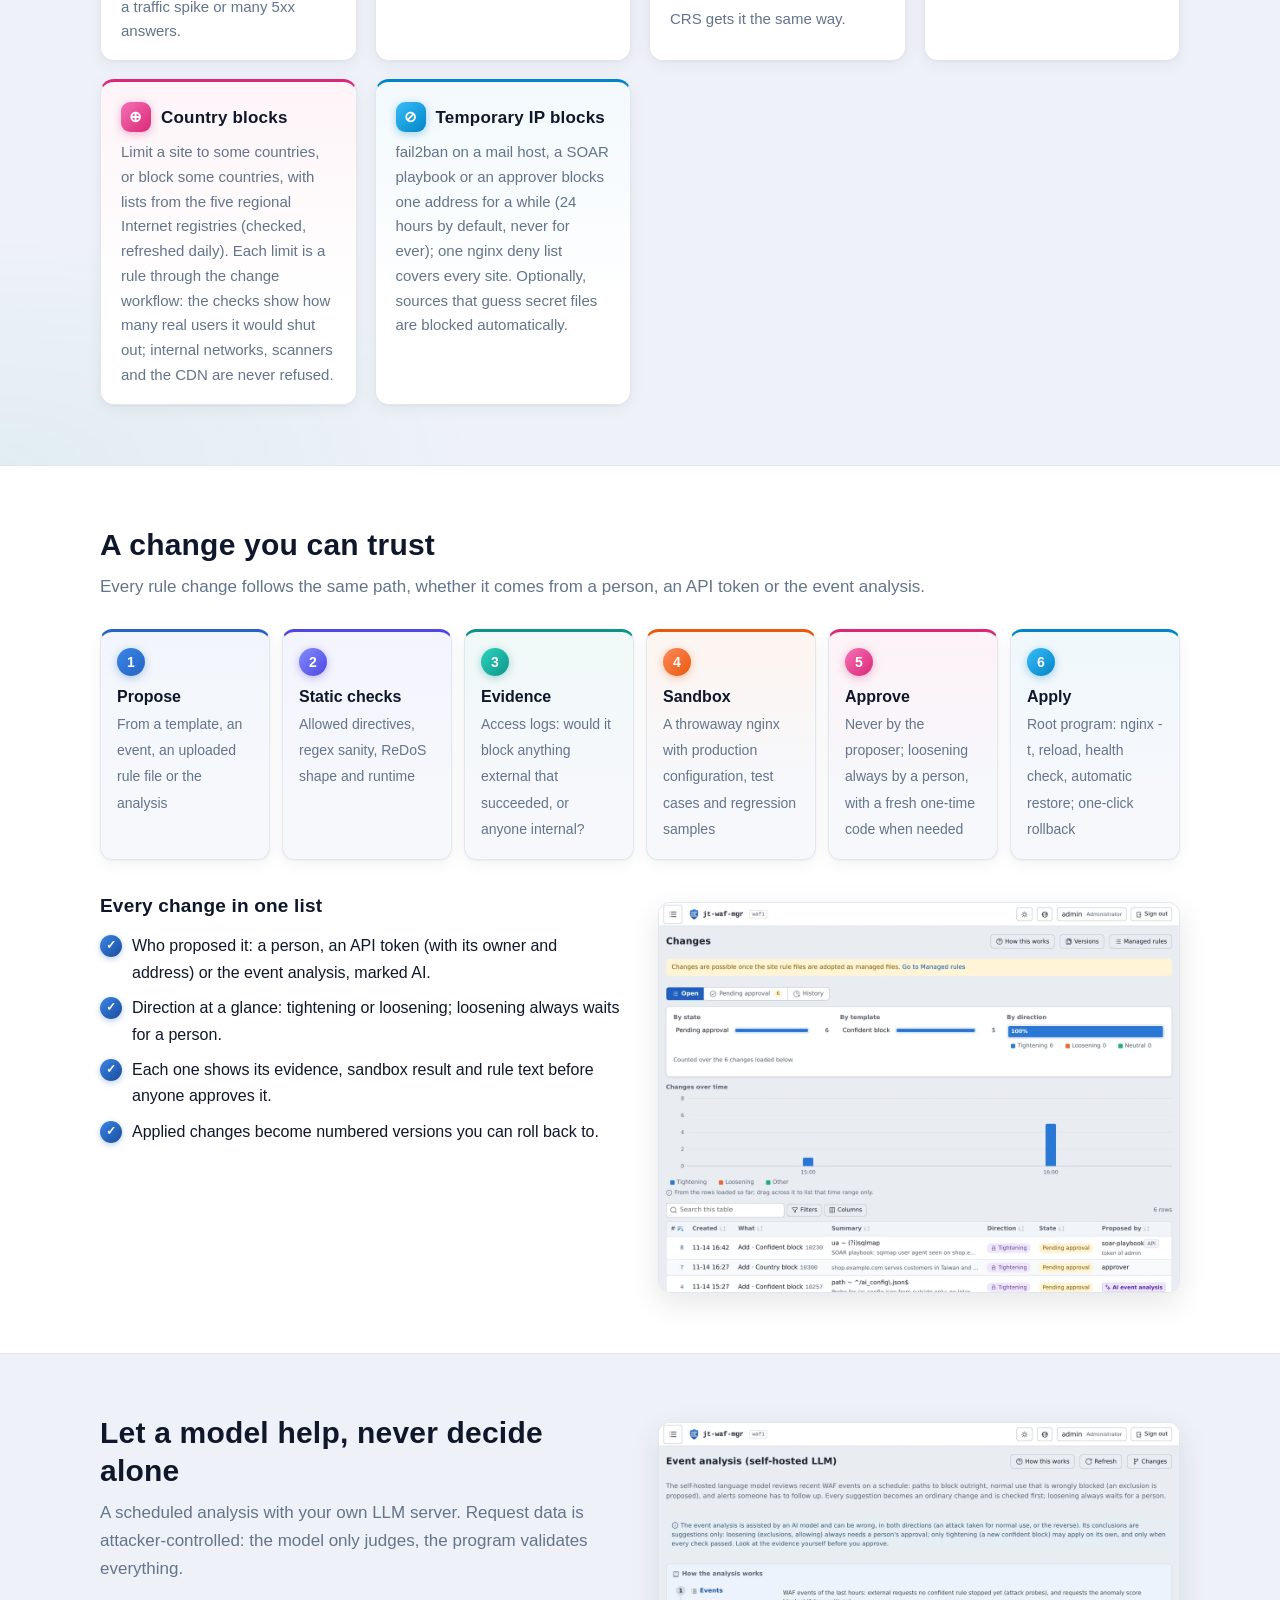
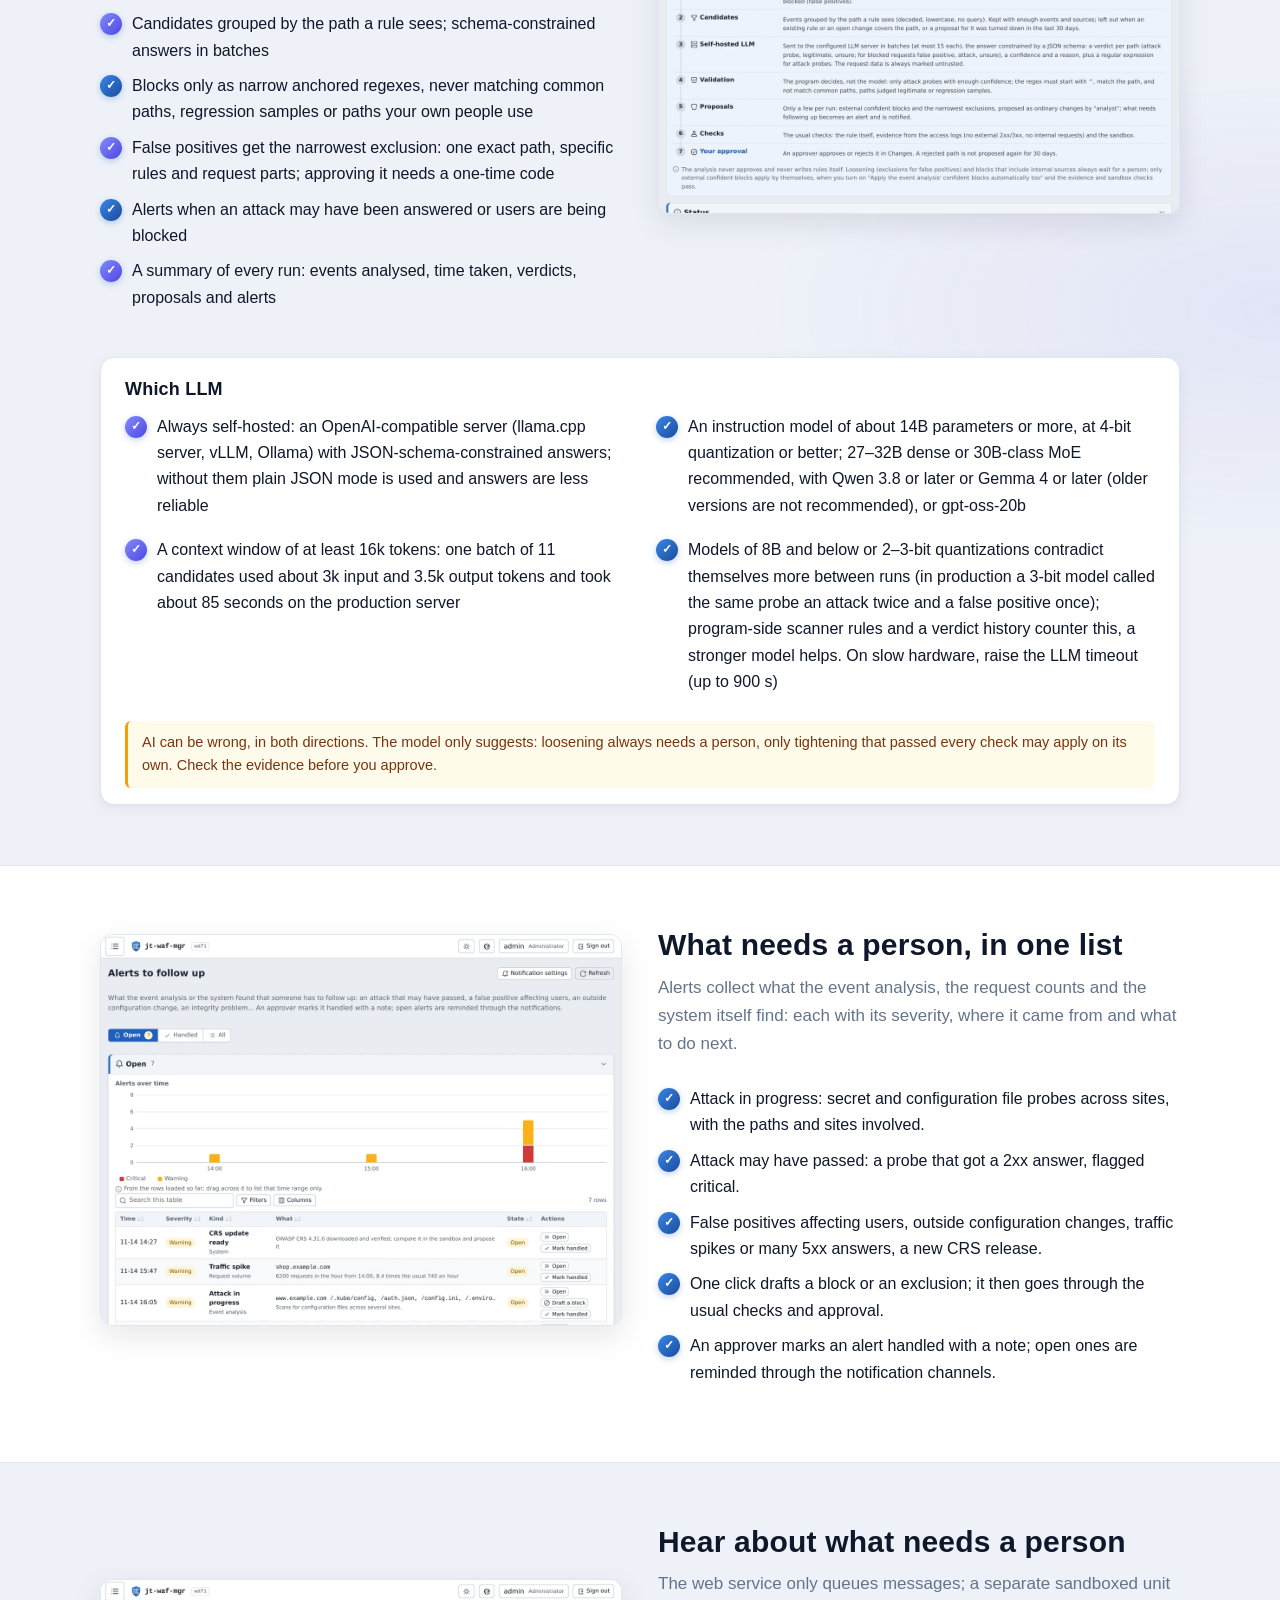
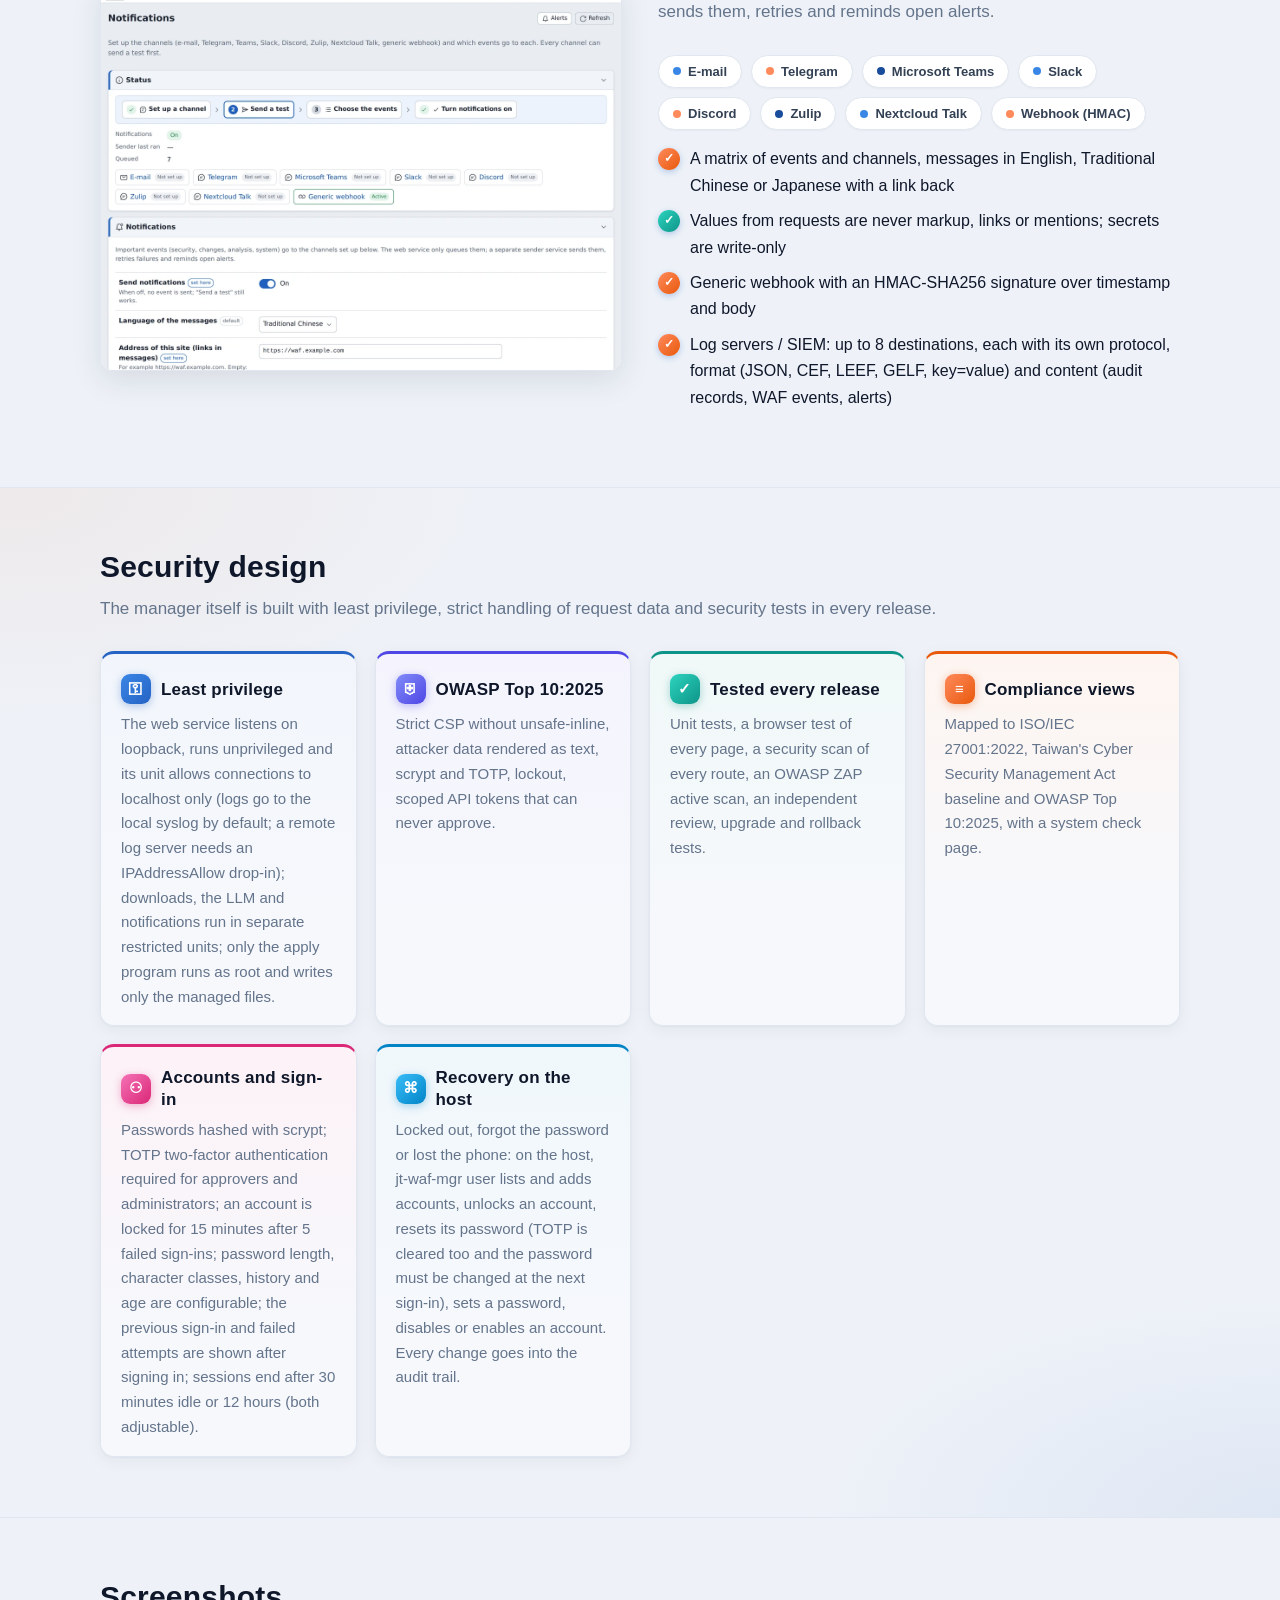
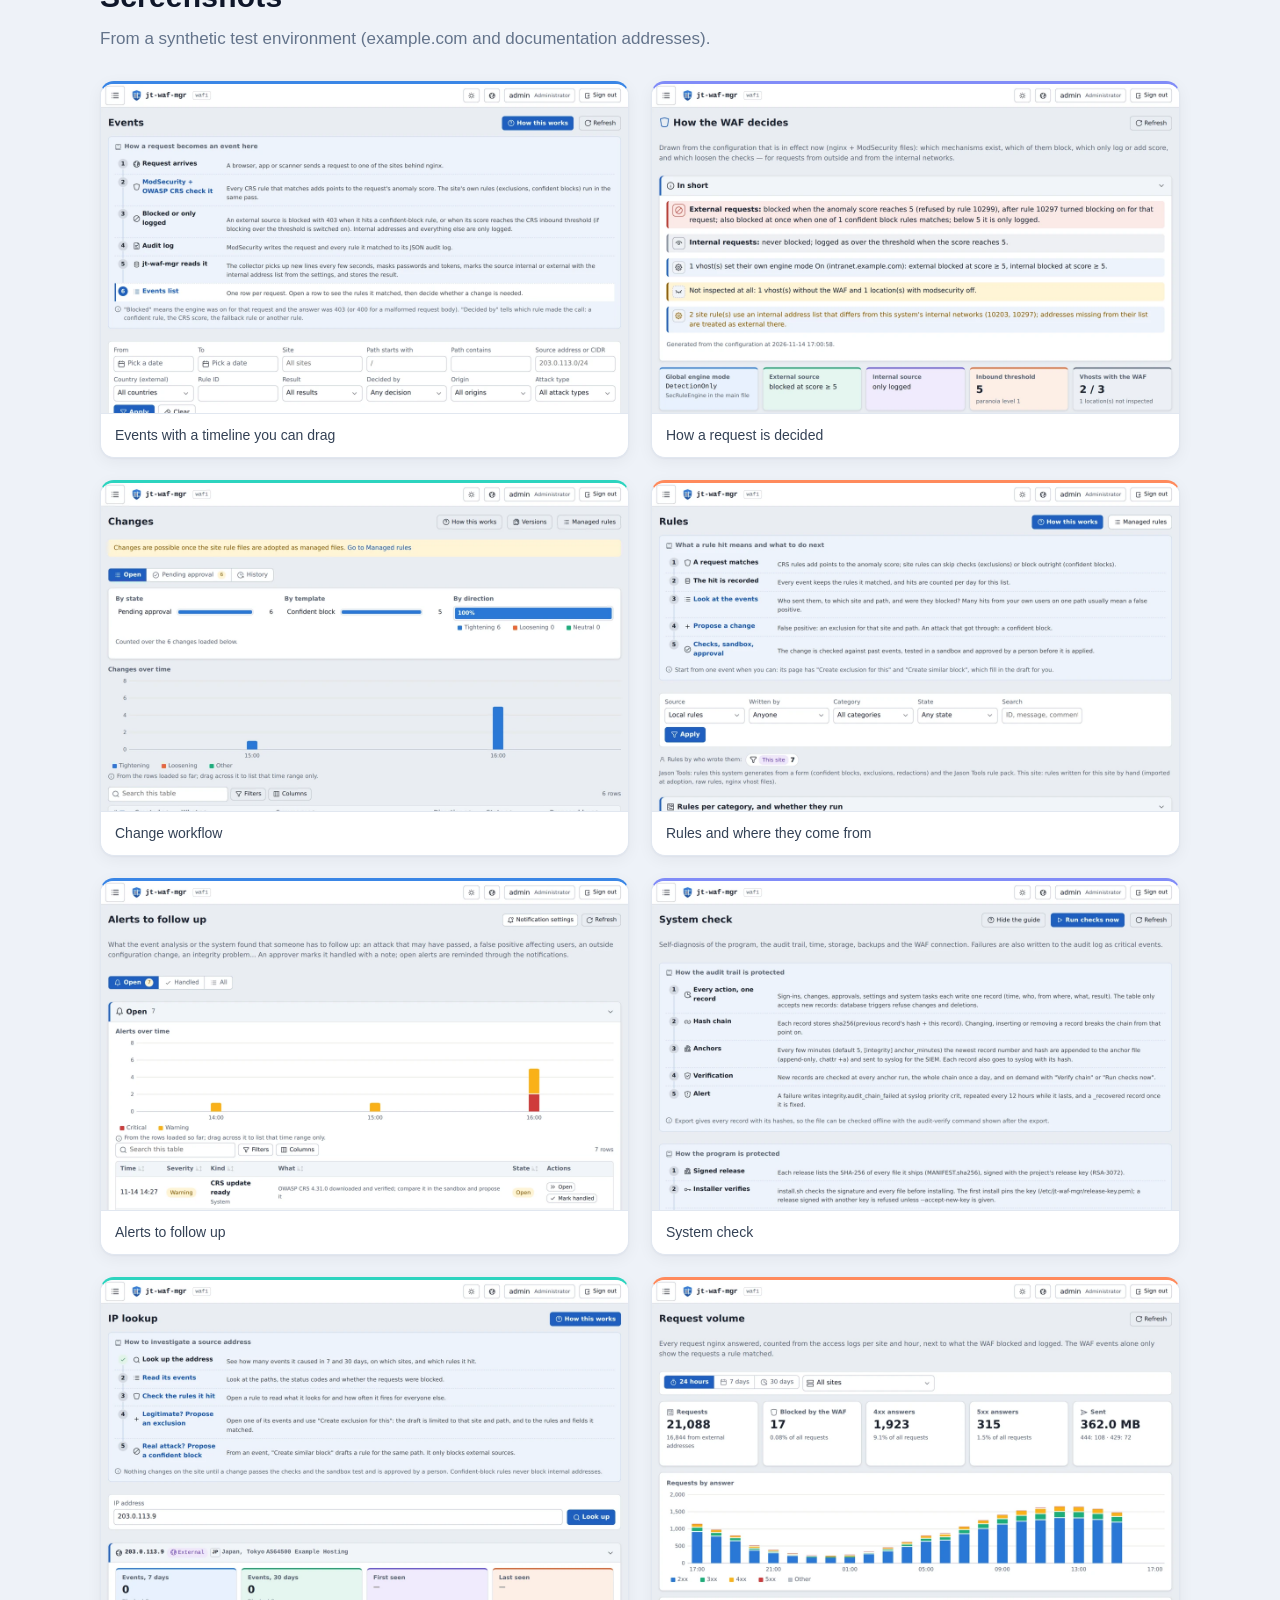
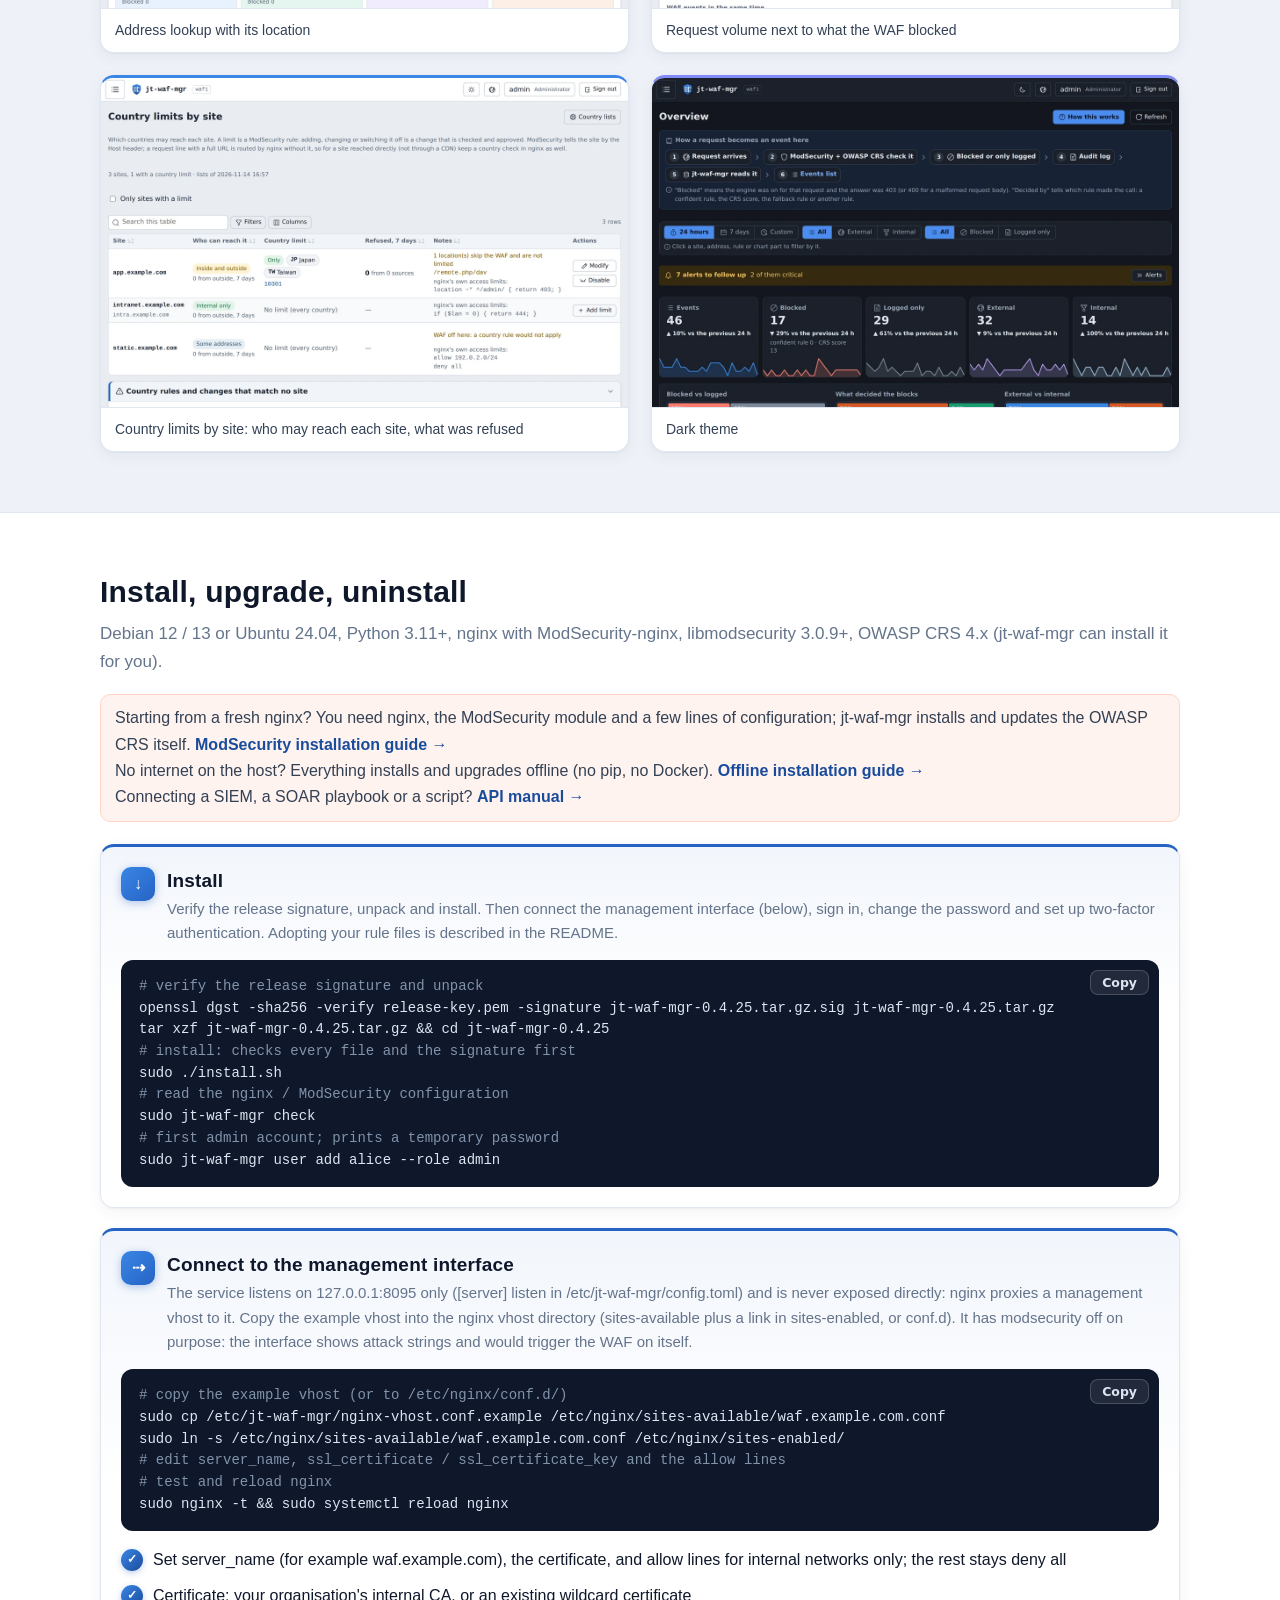
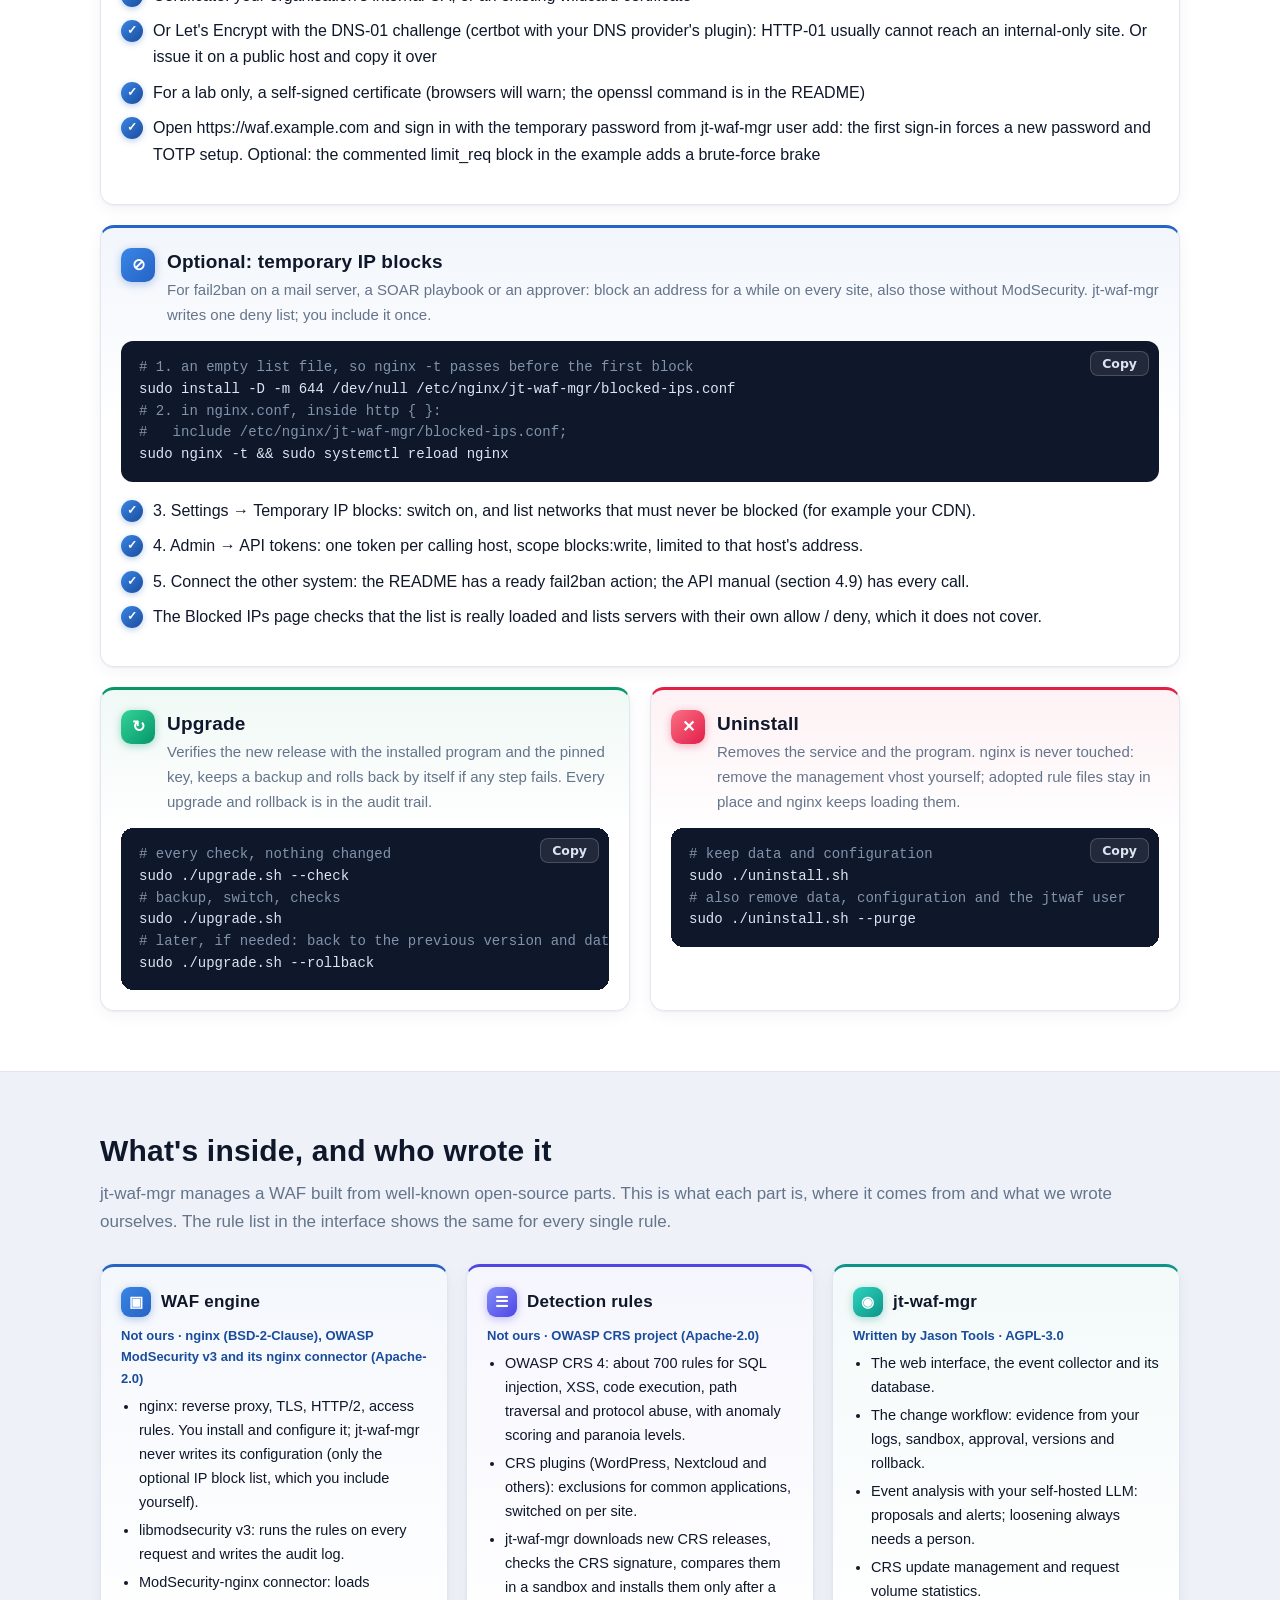
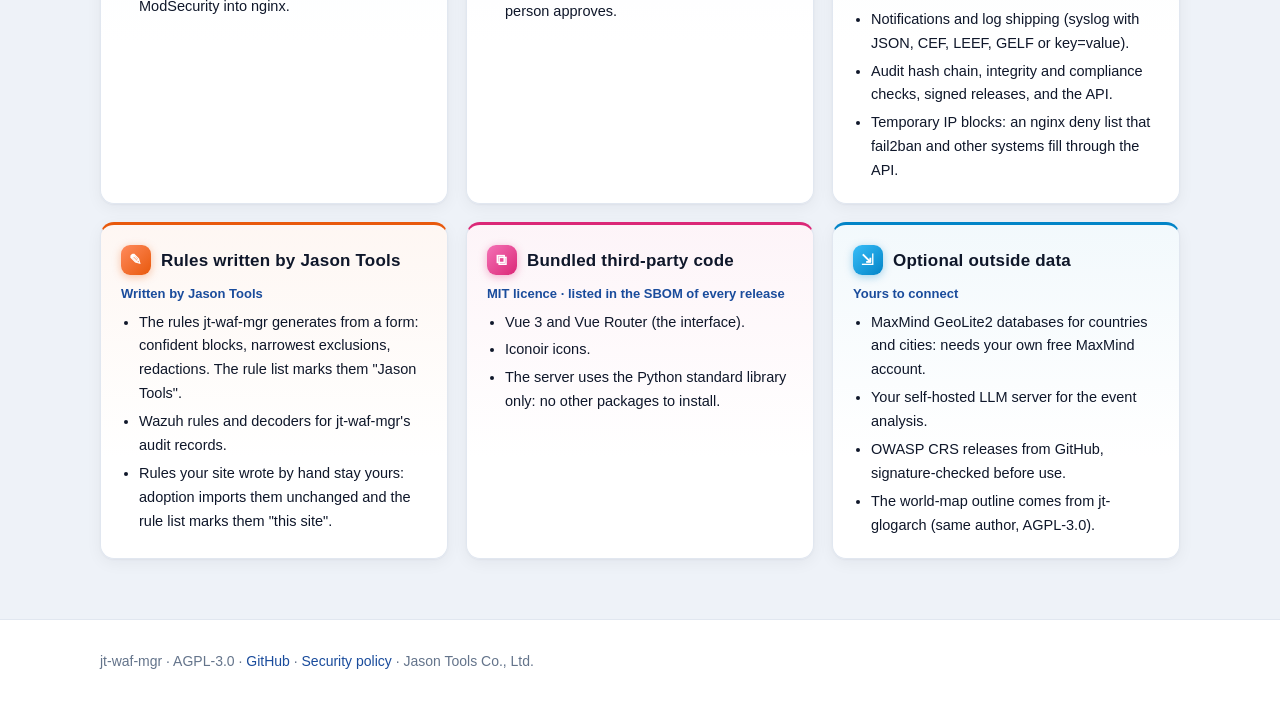
==== commit 5bd7a1a8: "jt-waf-mgr 0.4.31: who can reach each site, simpler sites column, top bar - Sites and Country limits" ====
--- a/docs/index.html
+++ b/docs/index.html
@@ -185,7 +185,7 @@
 
 <div class="hero"><div class="wrap">
   <div>
-    <h1>jt-waf-mgr <span class="ver">v0.4.30</span></h1>
+    <h1>jt-waf-mgr <span class="ver">v0.4.31</span></h1>
     <p class="lead" data-t="lead"></p>
     <div class="btns">
       <a class="btn primary" href="https://github.com/jasoncheng7115/jt-waf-mgr">GitHub</a>
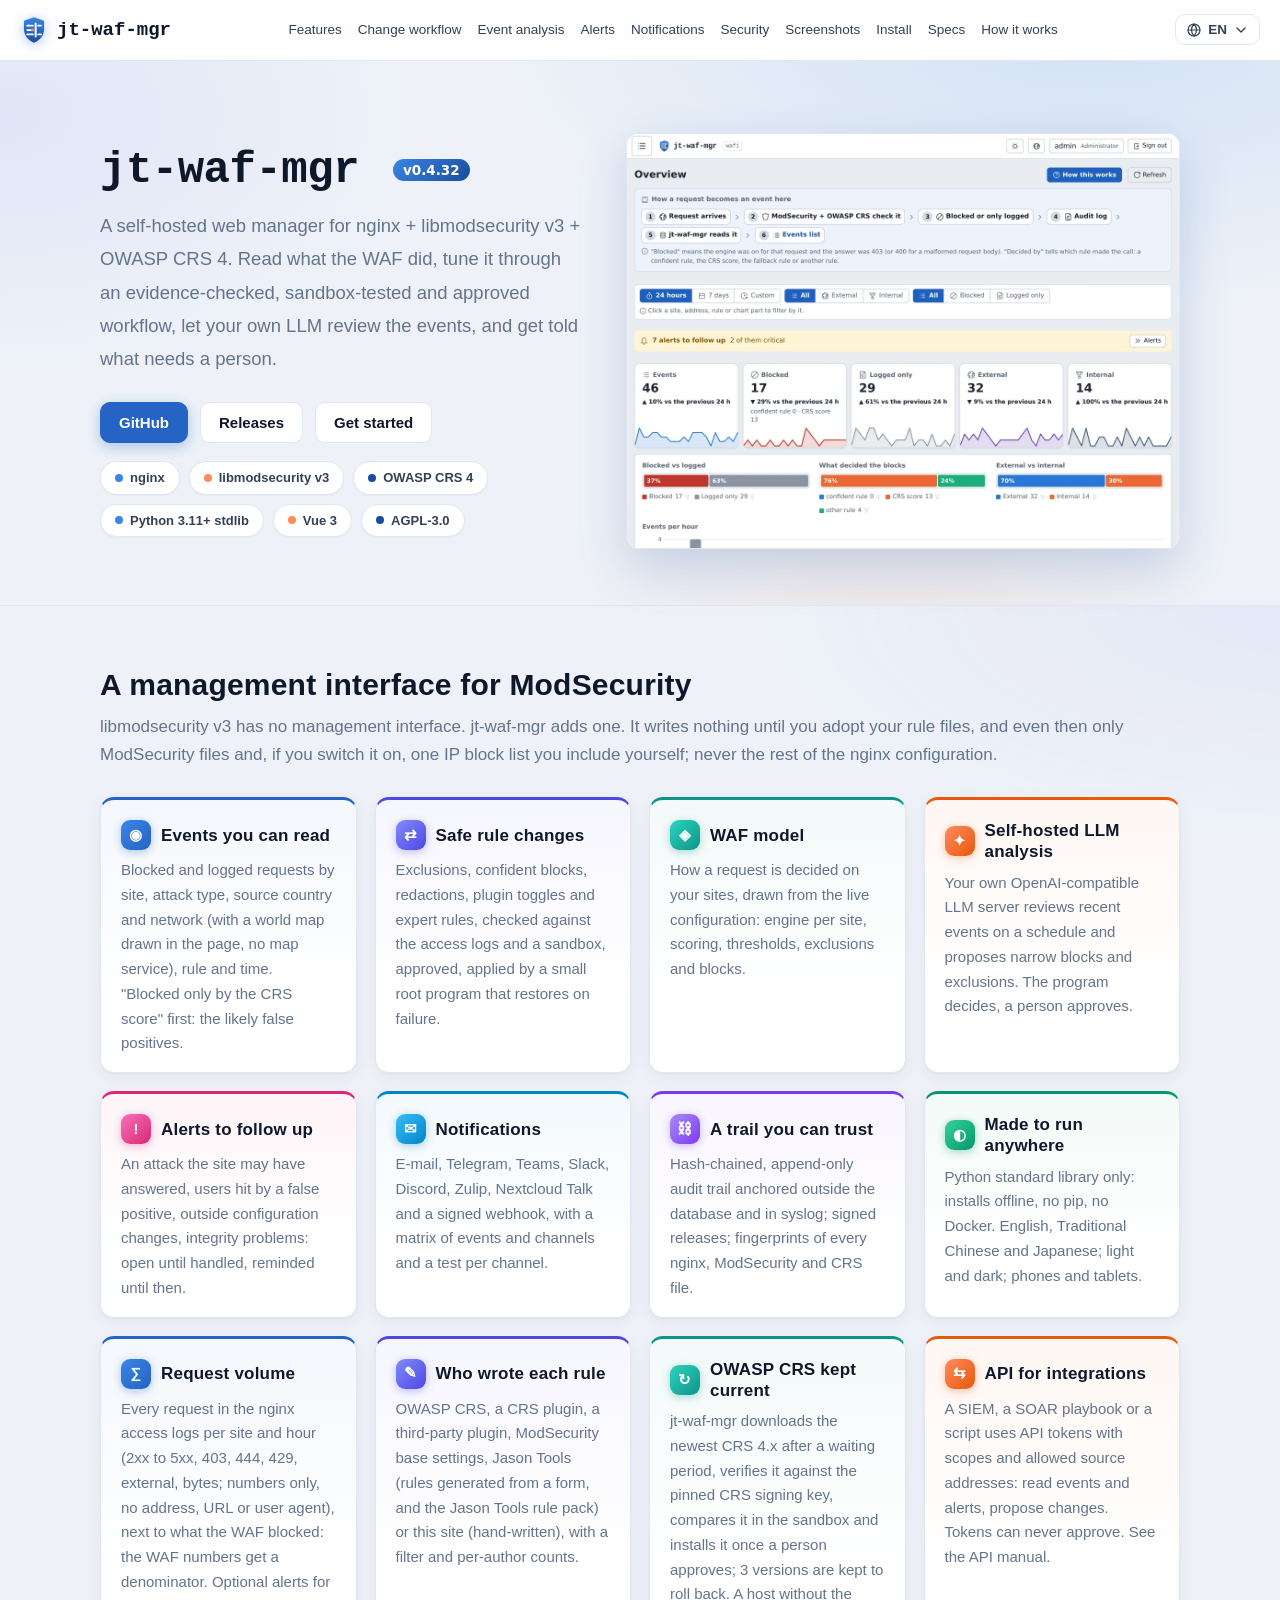
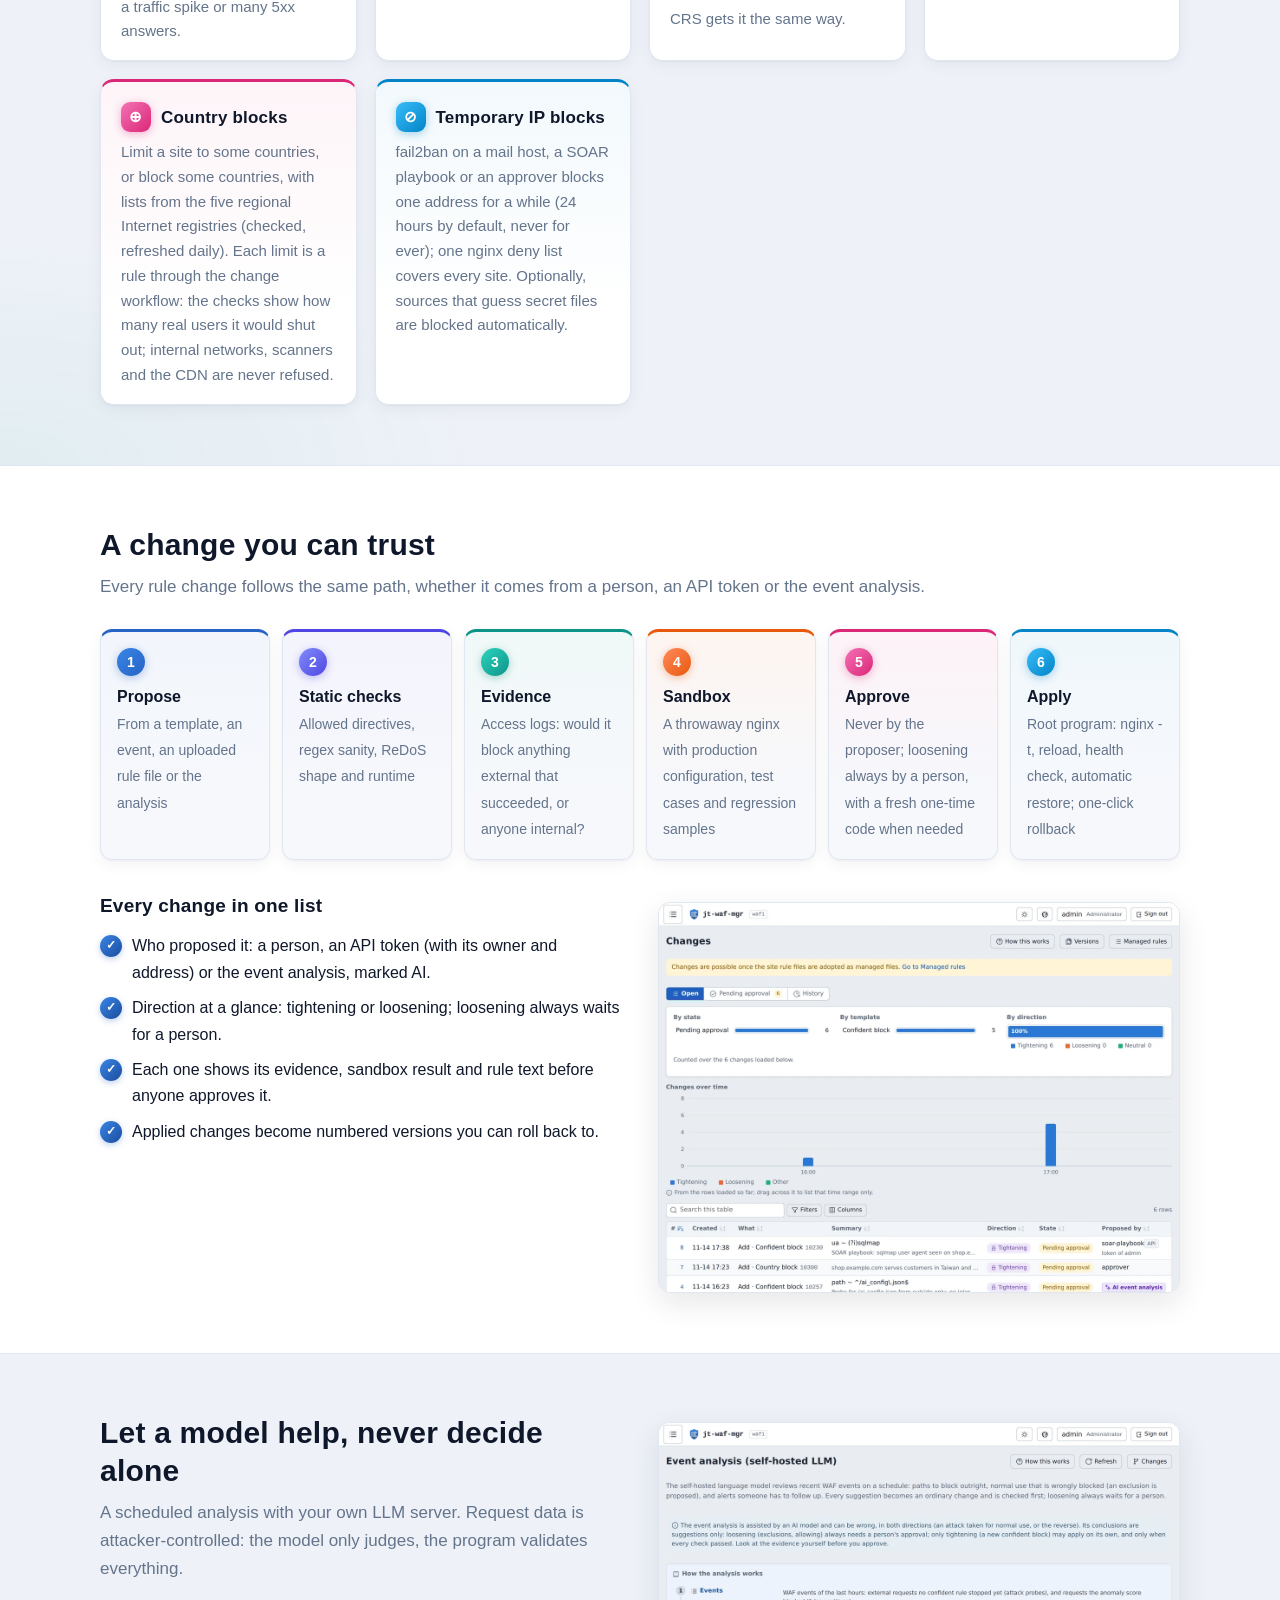
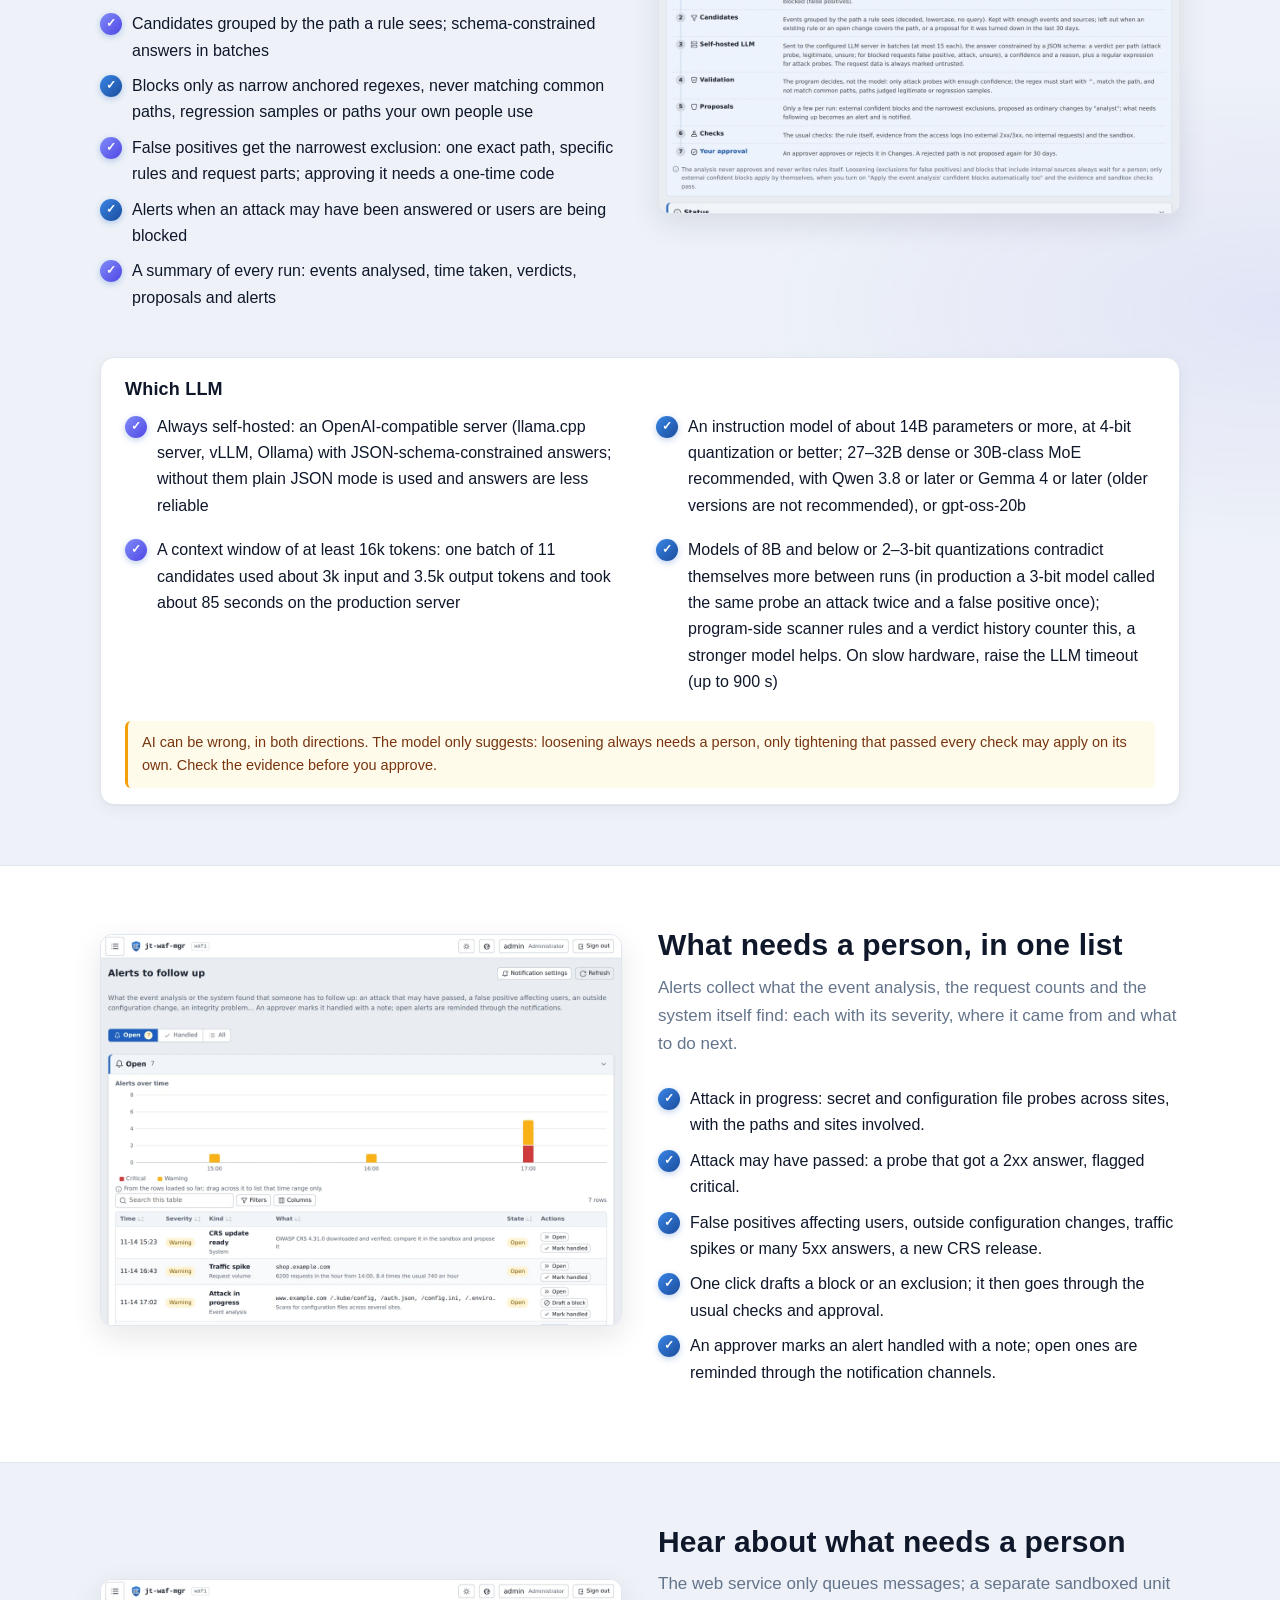
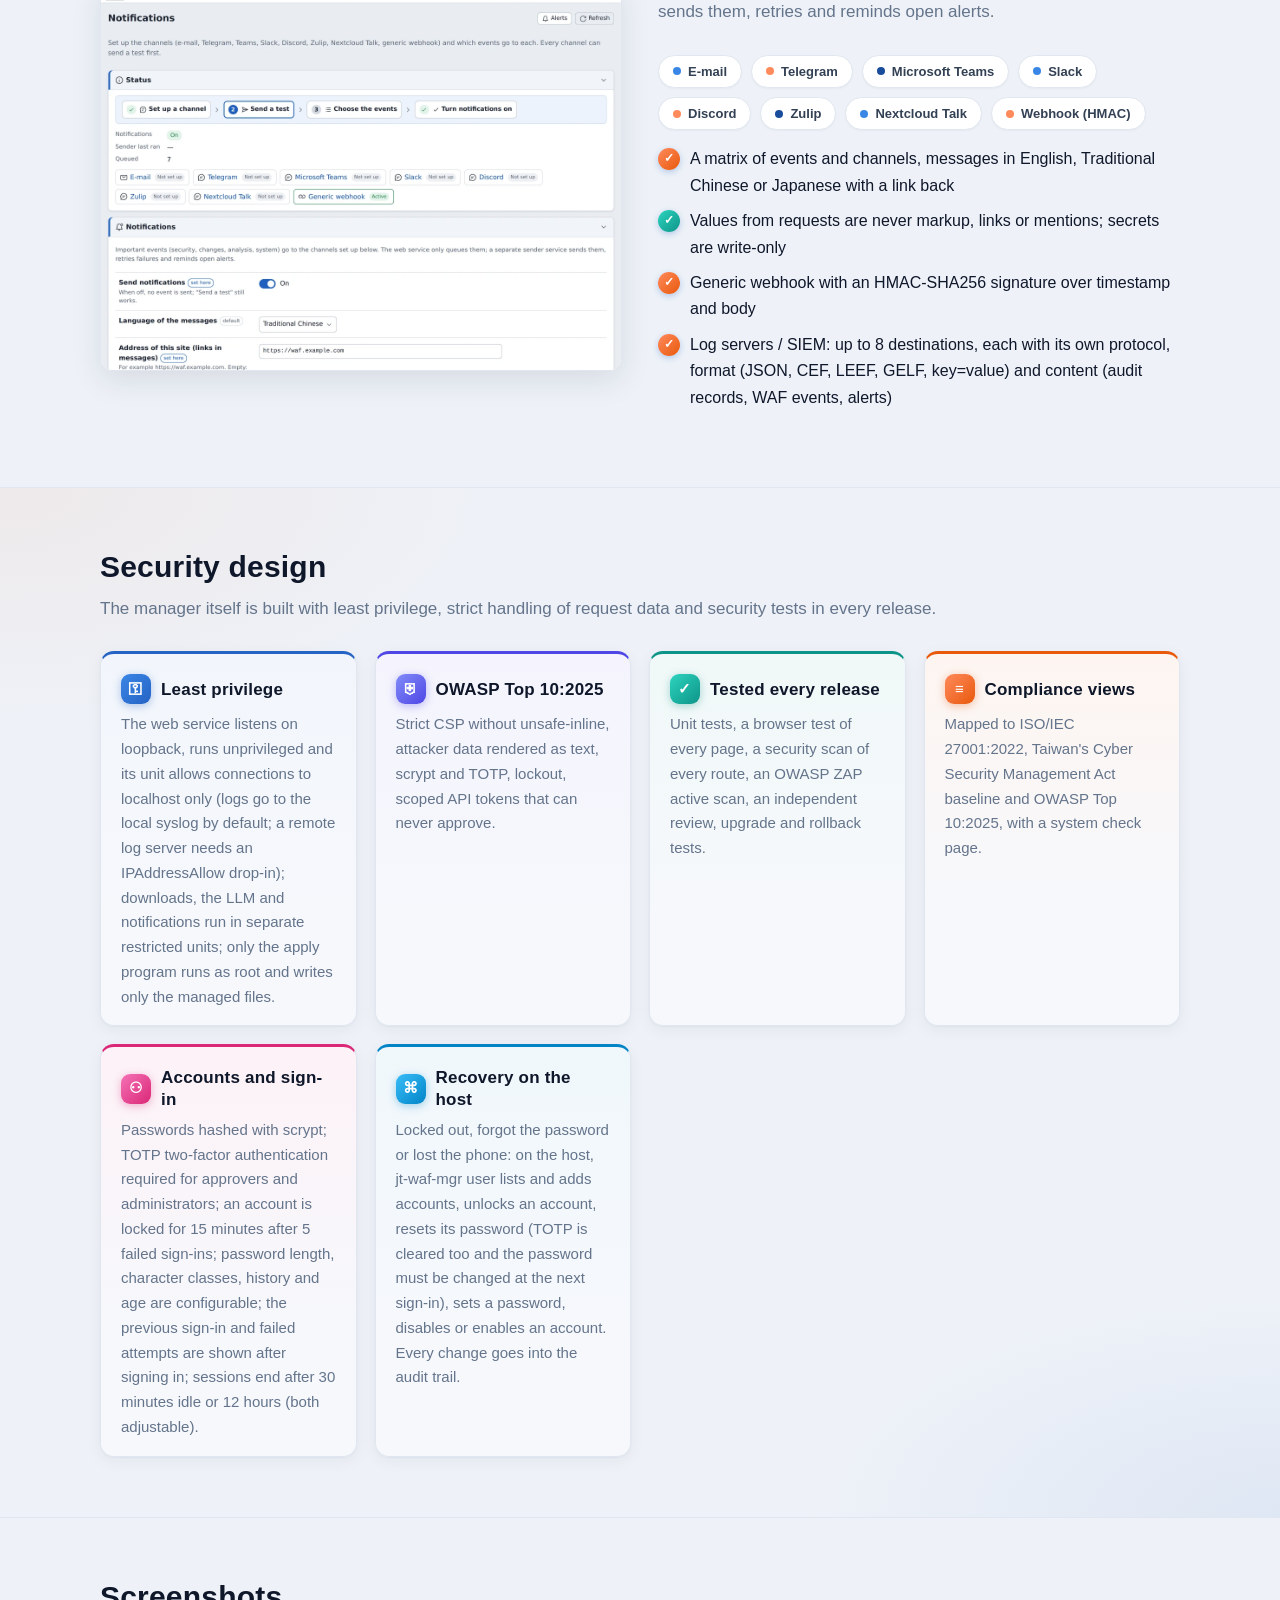
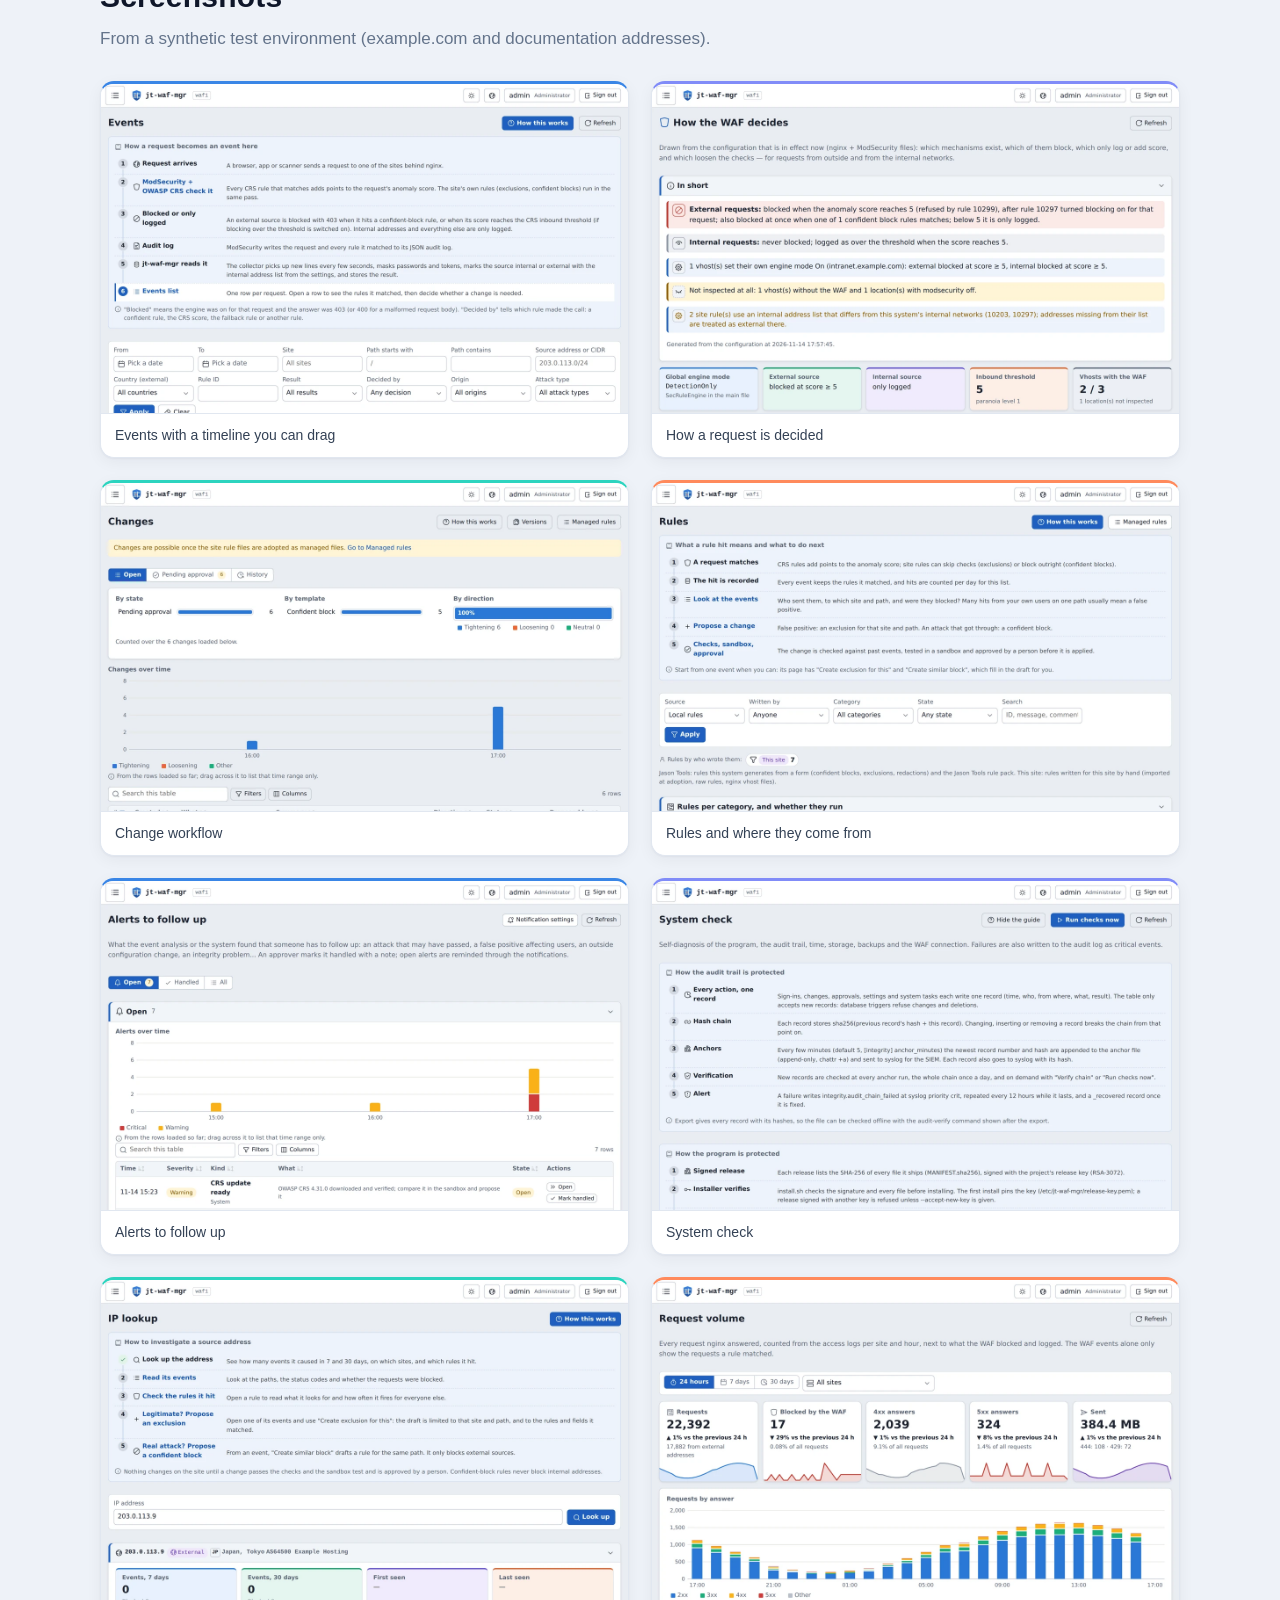
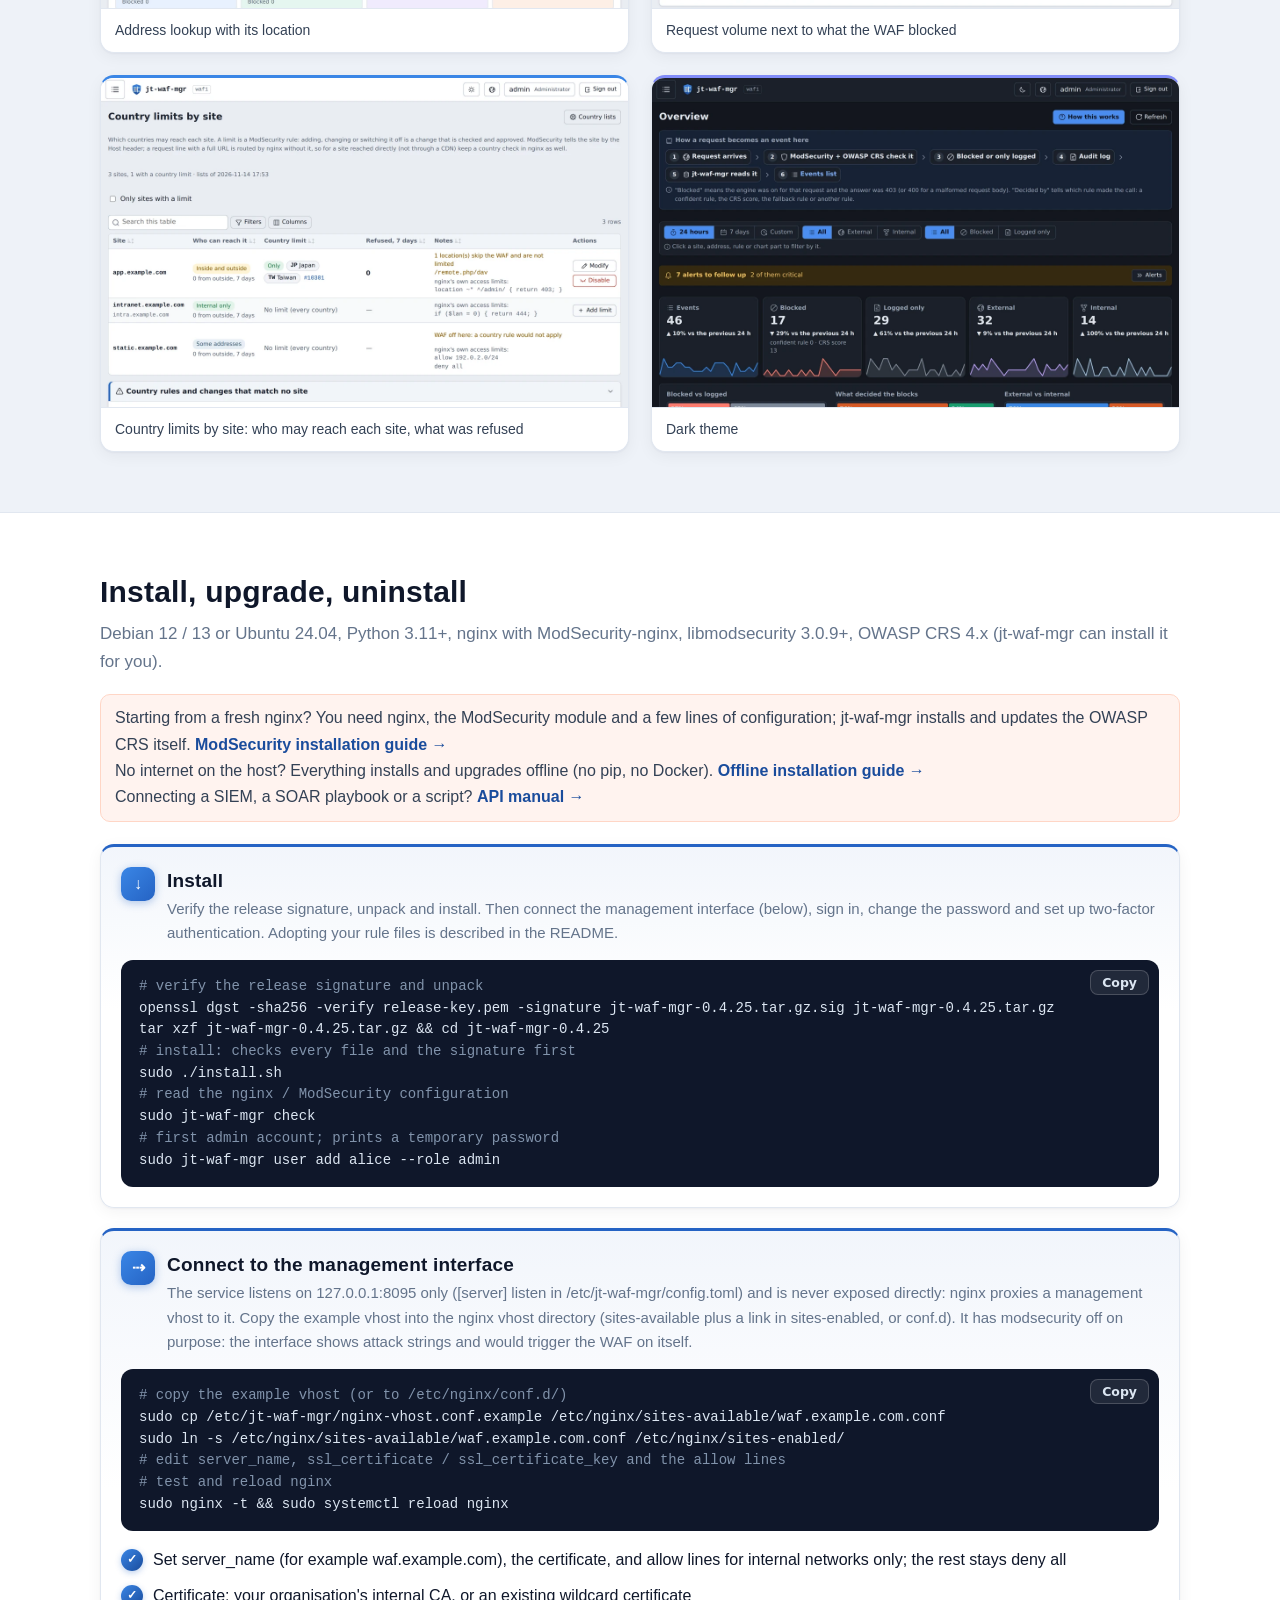
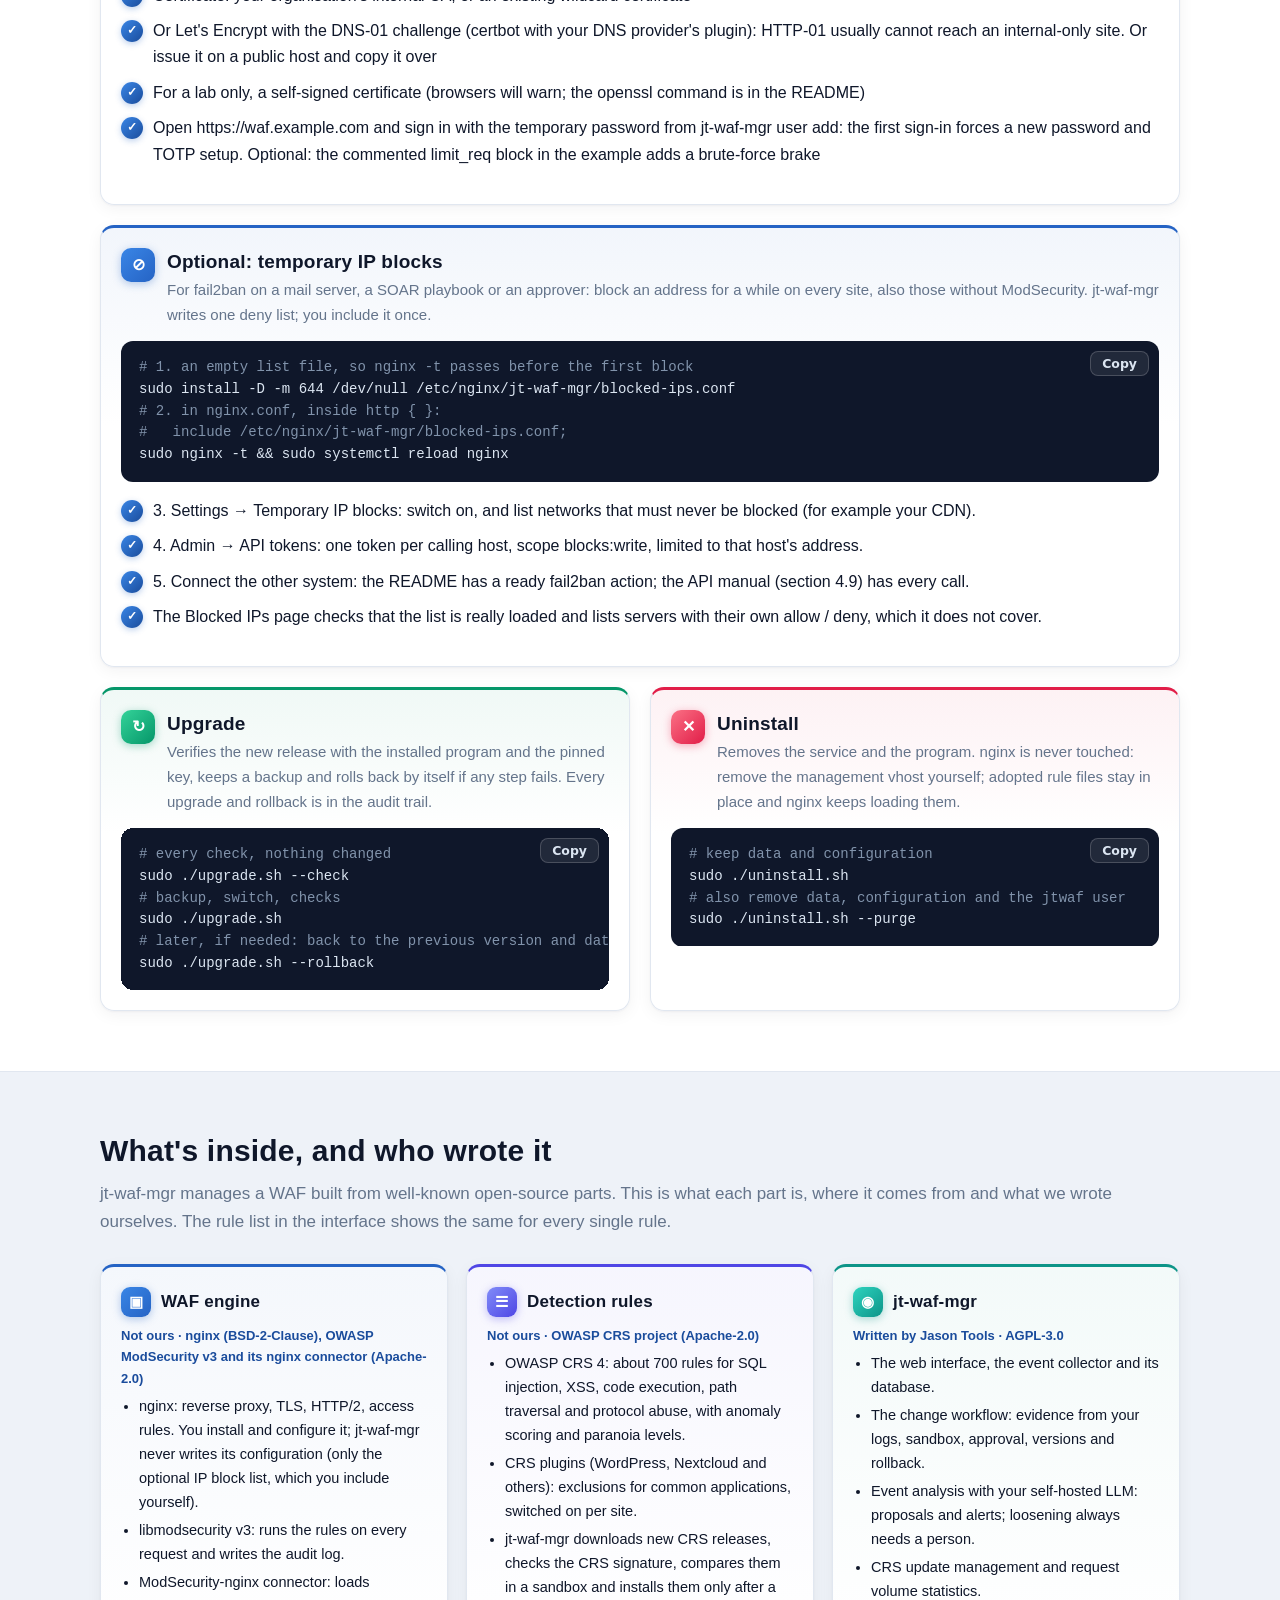
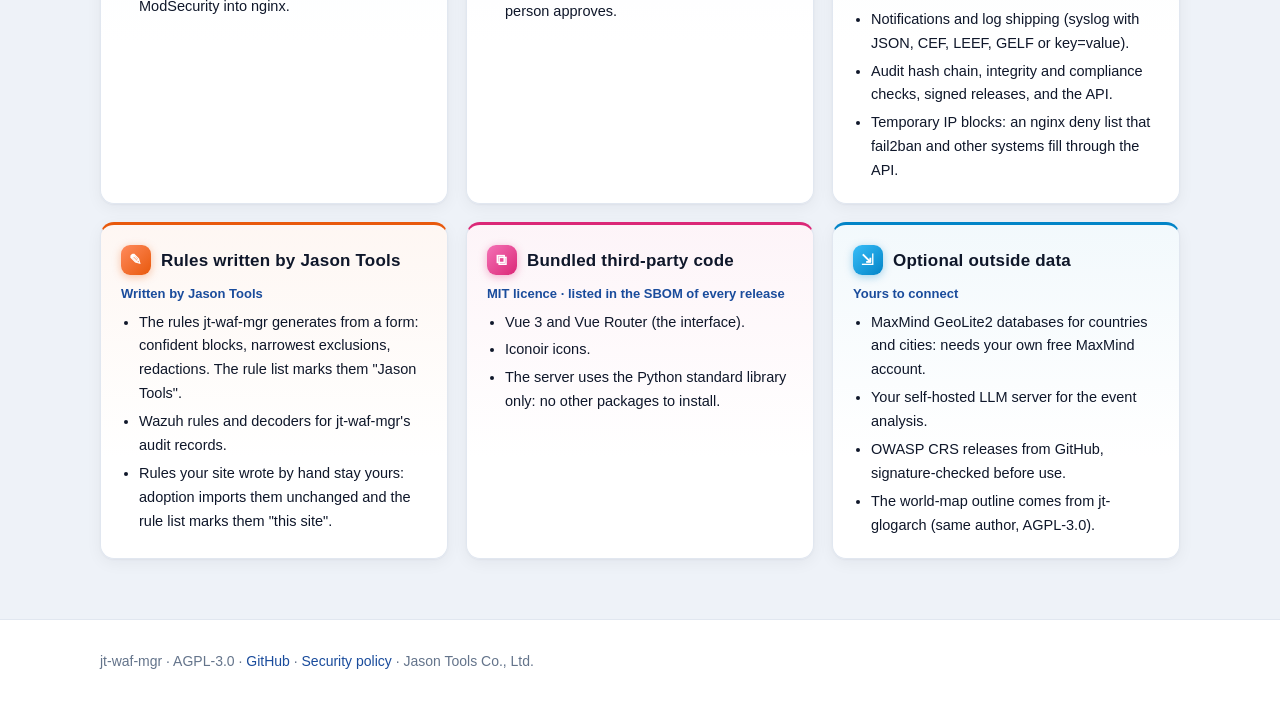
==== commit 8f45683a: "jt-waf-mgr 0.4.32: extend and permanent IP blocks, site-wide tooltips - IP blocks: approvers extend " ====
--- a/docs/index.html
+++ b/docs/index.html
@@ -27,6 +27,10 @@
 .brand img { width: 28px; height: 28px; filter: drop-shadow(0 2px 6px rgba(37, 99, 196, .35)); }
 header.top .wrap { max-width: 1320px; }
 nav.links { display: flex; gap: 2px; flex: 1; min-width: 0; overflow-x: auto; white-space: nowrap; }
+/* the links in the middle of the bar (logo and name stay left, language right); auto margins, unlike justify-content:
+   center, never cut off the first links when a narrow screen scrolls the row */
+nav.links > a:first-child { margin-left: auto; }
+nav.links > a:last-child { margin-right: auto; }
 nav.links a { color: var(--text); font-size: 14px; font-weight: 500; padding: 6px 9px; border-radius: 8px; }
 nav.links a:hover { color: var(--blue); background: #eef4fd; text-decoration: none; }
 @media (max-width: 1360px) { nav.links a { padding: 6px 7px; font-size: 13.5px; } }
@@ -185,7 +189,7 @@
 
 <div class="hero"><div class="wrap">
   <div>
-    <h1>jt-waf-mgr <span class="ver">v0.4.31</span></h1>
+    <h1>jt-waf-mgr <span class="ver">v0.4.32</span></h1>
     <p class="lead" data-t="lead"></p>
     <div class="btns">
       <a class="btn primary" href="https://github.com/jasoncheng7115/jt-waf-mgr">GitHub</a>
@@ -432,7 +436,7 @@
   nav_features: 'Features', nav_flow: 'Change workflow', nav_ai: 'Event analysis', nav_notify: 'Notifications', nav_security: 'Security', nav_screens: 'Screenshots', nav_install: 'Install',
   lead: 'A self-hosted web manager for nginx + libmodsecurity v3 + OWASP CRS 4. Read what the WAF did, tune it through an evidence-checked, sandbox-tested and approved workflow, let your own LLM review the events, and get told what needs a person.',
   releases: 'Releases', get_started: 'Get started',
-  features_h: 'Everything a ModSecurity site is missing', features_sub: 'libmodsecurity v3 has no management interface. jt-waf-mgr adds one. It writes nothing until you adopt your rule files, and even then only ModSecurity files and, if you switch it on, one IP block list you include yourself; never the rest of the nginx configuration.',
+  features_h: 'A management interface for ModSecurity', features_sub: 'libmodsecurity v3 has no management interface. jt-waf-mgr adds one. It writes nothing until you adopt your rule files, and even then only ModSecurity files and, if you switch it on, one IP block list you include yourself; never the rest of the nginx configuration.',
   f1_h: 'Events you can read', f1: 'Blocked and logged requests by site, attack type, source country and network (with a world map drawn in the page, no map service), rule and time. "Blocked only by the CRS score" first: the likely false positives.',
   f2_h: 'Safe rule changes', f2: 'Exclusions, confident blocks, redactions, plugin toggles and expert rules, checked against the access logs and a sandbox, approved, applied by a small root program that restores on failure.',
   f3_h: 'WAF model', f3: 'How a request is decided on your sites, drawn from the live configuration: engine per site, scoring, thresholds, exclusions and blocks.',
@@ -584,7 +588,7 @@
   nav_features: '功能', nav_flow: '變更流程', nav_ai: '事件分析', nav_notify: '通知', nav_security: '安全', nav_screens: '截圖', nav_install: '安裝',
   lead: '自架的 nginx + libmodsecurity v3 + OWASP CRS 4 網頁管理工具。看懂 WAF 做了什麼，透過證據檢查、沙箱測試、人員核准的流程調整規則，由你自己的 LLM 檢視事件，需要有人處理的事情會通知你。',
   releases: '下載發行版', get_started: '開始使用',
-  features_h: 'ModSecurity 站台缺的，都在這裡', features_sub: 'libmodsecurity v3 沒有管理介面。jt-waf-mgr 補上它：在你納管規則檔之前什麼都不寫入，之後也只寫 ModSecurity 的檔案，以及你啟用時的一個 IP 封鎖清單檔（由你自己 include）；其他 nginx 設定一律不碰。',
+  features_h: '補強 ModSecurity 管理介面', features_sub: 'libmodsecurity v3 沒有管理介面。jt-waf-mgr 補上它：在你納管規則檔之前什麼都不寫入，之後也只寫 ModSecurity 的檔案，以及你啟用時的一個 IP 封鎖清單檔（由你自己 include）；其他 nginx 設定一律不碰。',
   f1_h: '看得懂的事件', f1: '封鎖與只記錄的請求，依站台、攻擊類型、來源國家與網路（頁面內繪製的世界地圖，不使用地圖服務）、規則與時間呈現。「只因 CRS 分數被封鎖」排最前面：最可能是誤判。',
   f2_h: '安全的規則變更', f2: '排除、確定封鎖、遮蔽、外掛開關與專家規則，先用存取記錄與沙箱檢查，再經核准，由失敗會自動還原的小型 root 程式套用。',
   f3_h: 'WAF 判斷流程', f3: '依實際設定畫出請求在你的站台上怎麼被判定：各站台引擎、計分、門檻、排除與封鎖。',
@@ -736,7 +740,7 @@
   nav_features: '機能', nav_flow: '変更フロー', nav_ai: 'イベント分析', nav_notify: '通知', nav_security: 'セキュリティ', nav_screens: 'スクリーンショット', nav_install: 'インストール',
   lead: 'nginx + libmodsecurity v3 + OWASP CRS 4 のためのセルフホスト型 Web 管理ツール。WAF が何をしたかを読み取り、証拠確認・サンドボックス試験・承認を経るフローで調整し、自前の LLM にイベントを確認させ、人の対応が必要なことを知らせます。',
   releases: 'リリース', get_started: 'はじめる',
-  features_h: 'ModSecurity のサイトに足りないものすべて', features_sub: 'libmodsecurity v3 には管理画面がありません。jt-waf-mgr はそれを補います。ルールファイルを取り込むまで何も書き込まず、その後も書き込むのは ModSecurity のファイルと、オンにした場合の IP ブロックリスト 1 つ（include はお客様が行います）だけで、それ以外の nginx の設定には書き込みません。',
+  features_h: 'ModSecurity の管理インターフェースを補う', features_sub: 'libmodsecurity v3 には管理画面がありません。jt-waf-mgr はそれを補います。ルールファイルを取り込むまで何も書き込まず、その後も書き込むのは ModSecurity のファイルと、オンにした場合の IP ブロックリスト 1 つ（include はお客様が行います）だけで、それ以外の nginx の設定には書き込みません。',
   f1_h: '読めるイベント', f1: 'ブロック・記録のみのリクエストを、サイト、攻撃の種類、送信元の国とネットワーク（ページ内で描画する世界地図、地図サービスは不使用）、ルール、時間ごとに表示。「CRS スコアだけでブロック」を先頭に：誤検知の可能性が高いものです。',
   f2_h: '安全なルール変更', f2: '除外、確定ブロック、マスク、プラグイン切替、エキスパートルールを、アクセスログとサンドボックスで確認し、承認後、失敗時に復元する小さな root プログラムが適用。',
   f3_h: 'WAF 判定フロー', f3: '現在の設定から、サイトでリクエストがどう判定されるか（サイトごとのエンジン、スコア、しきい値、除外、ブロック）を図示。',
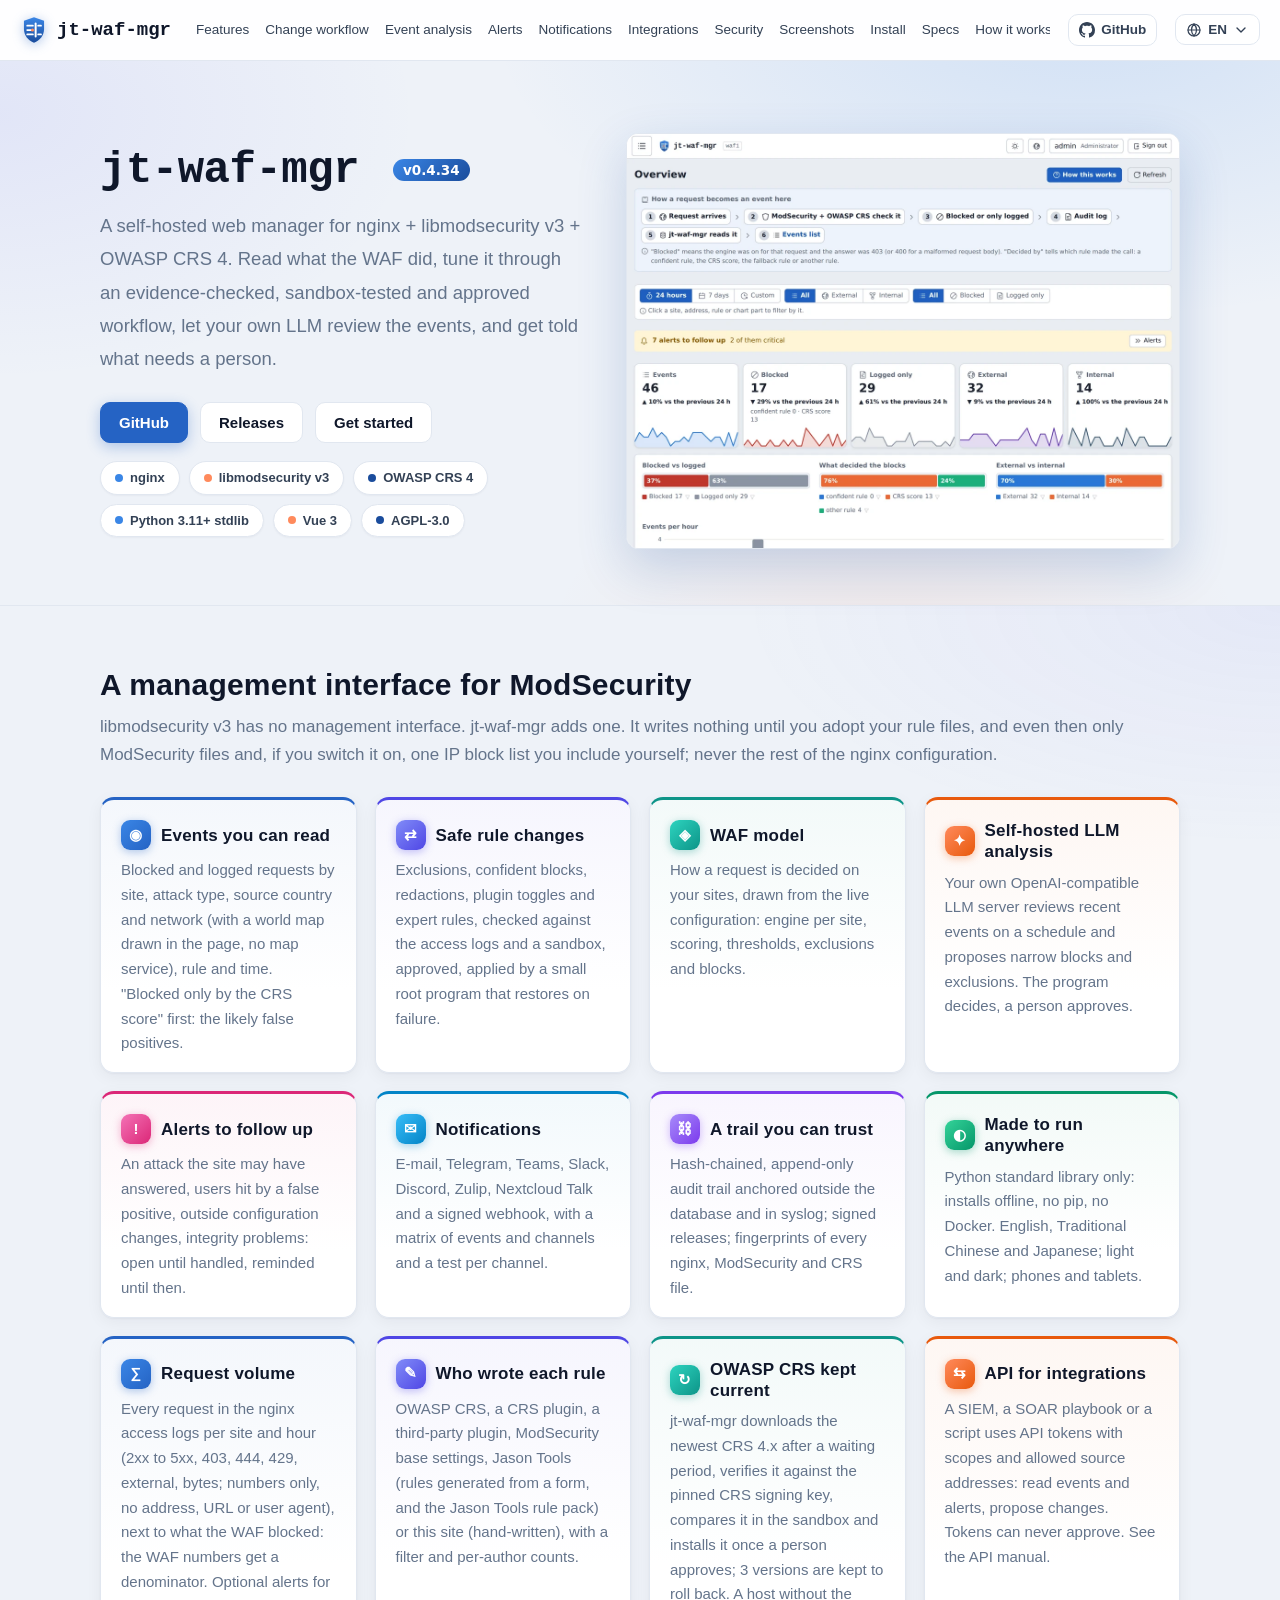
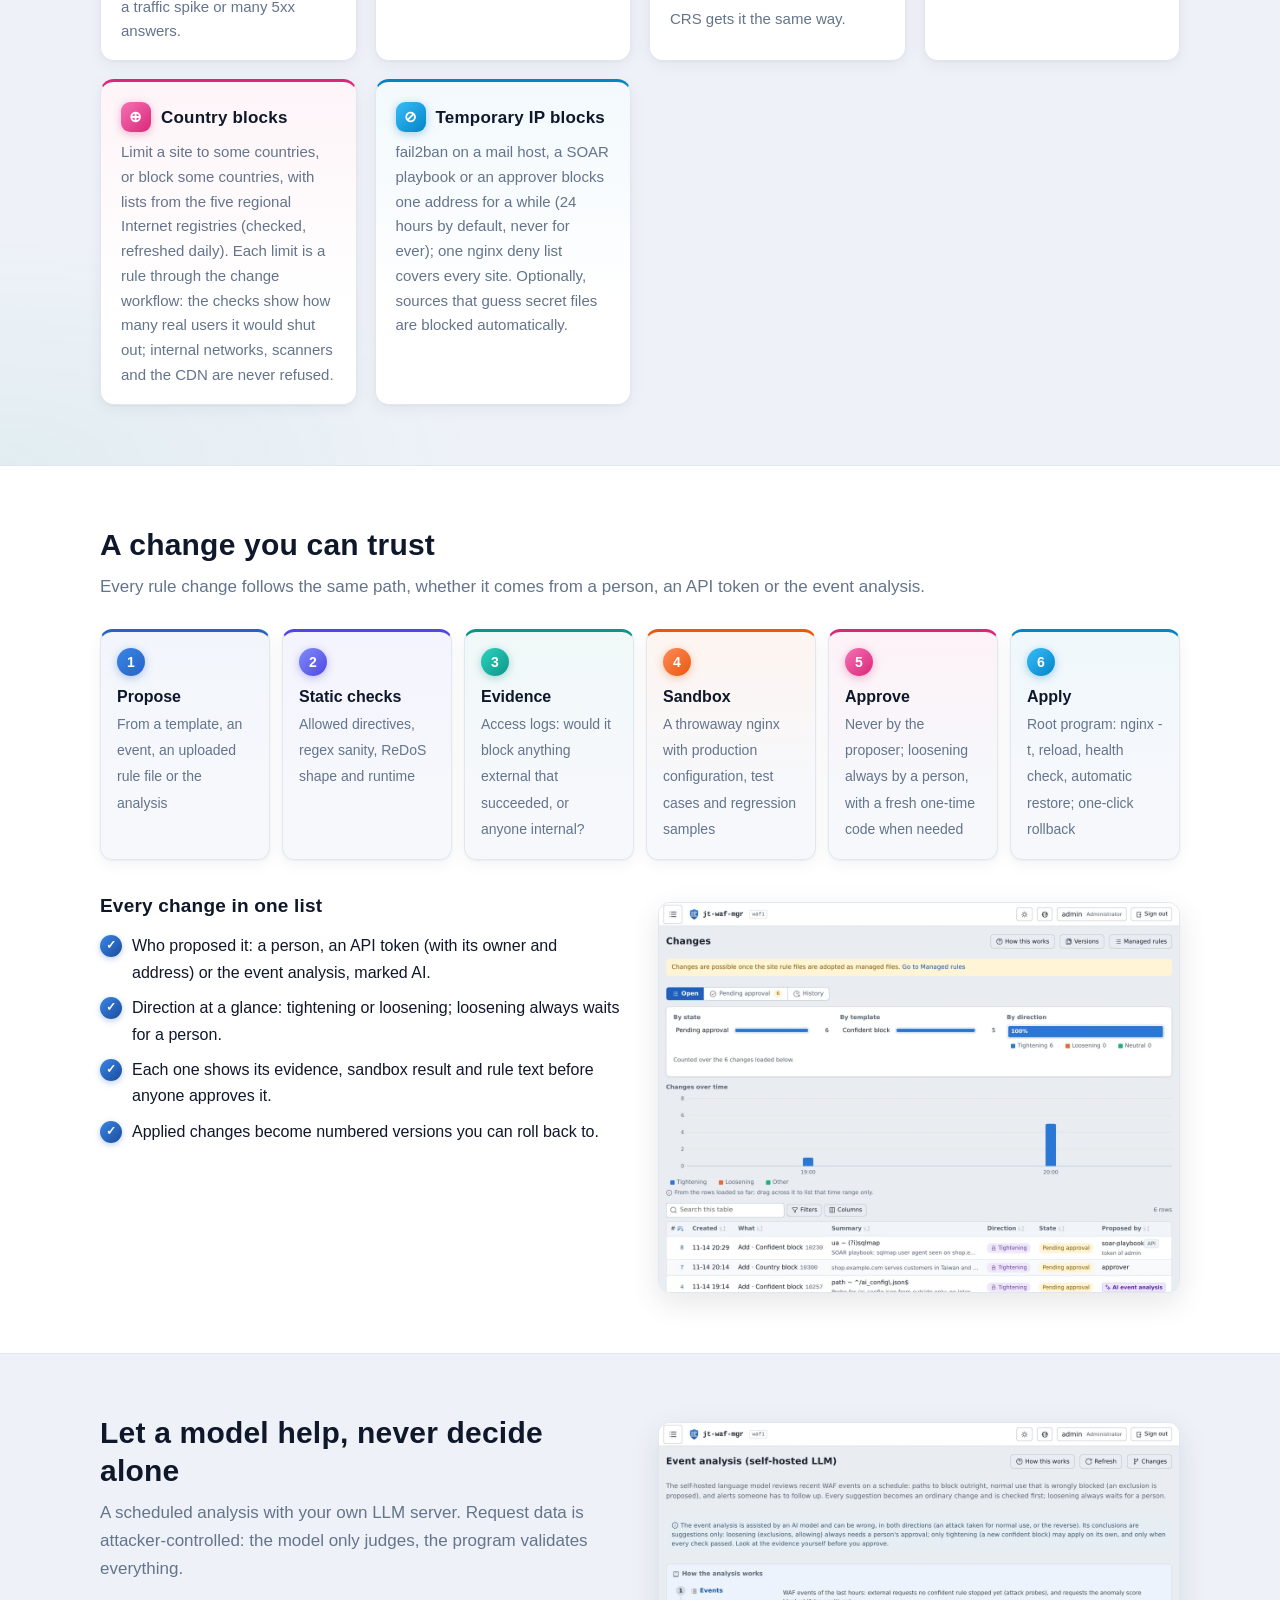
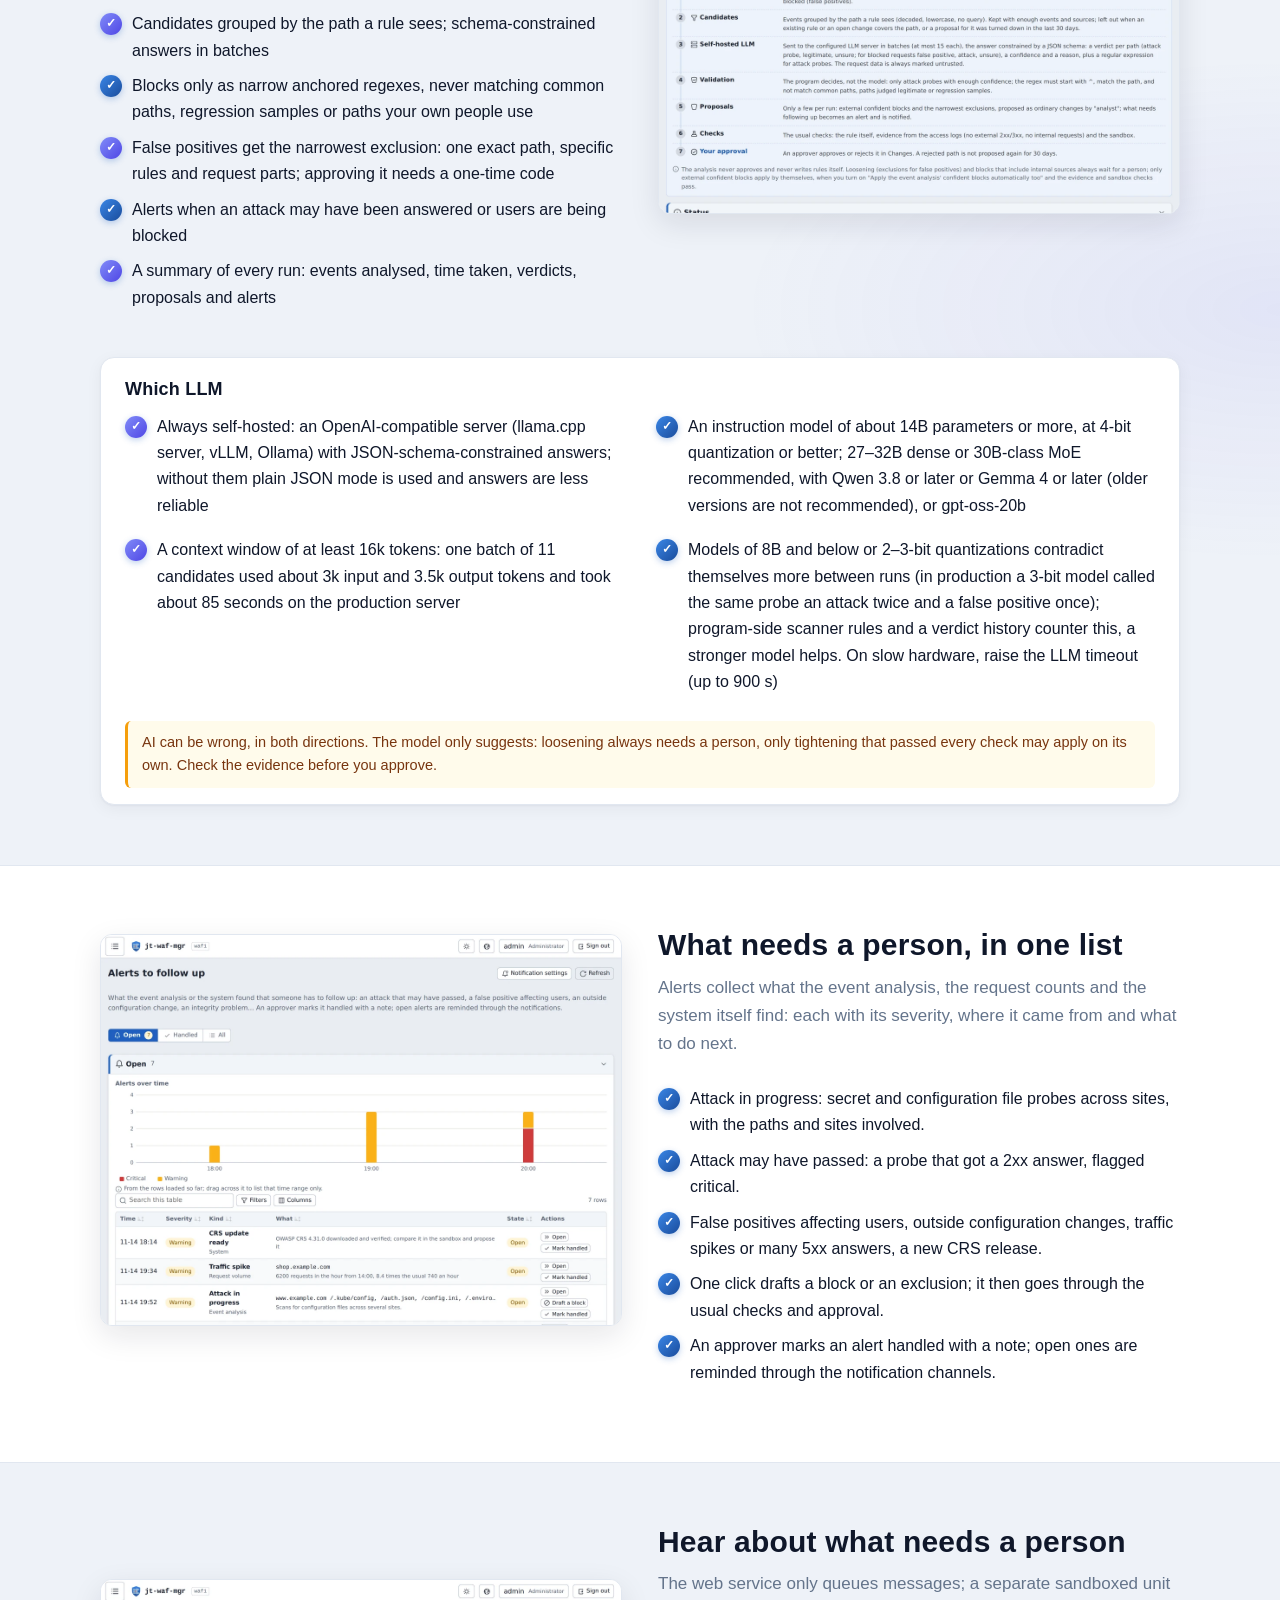
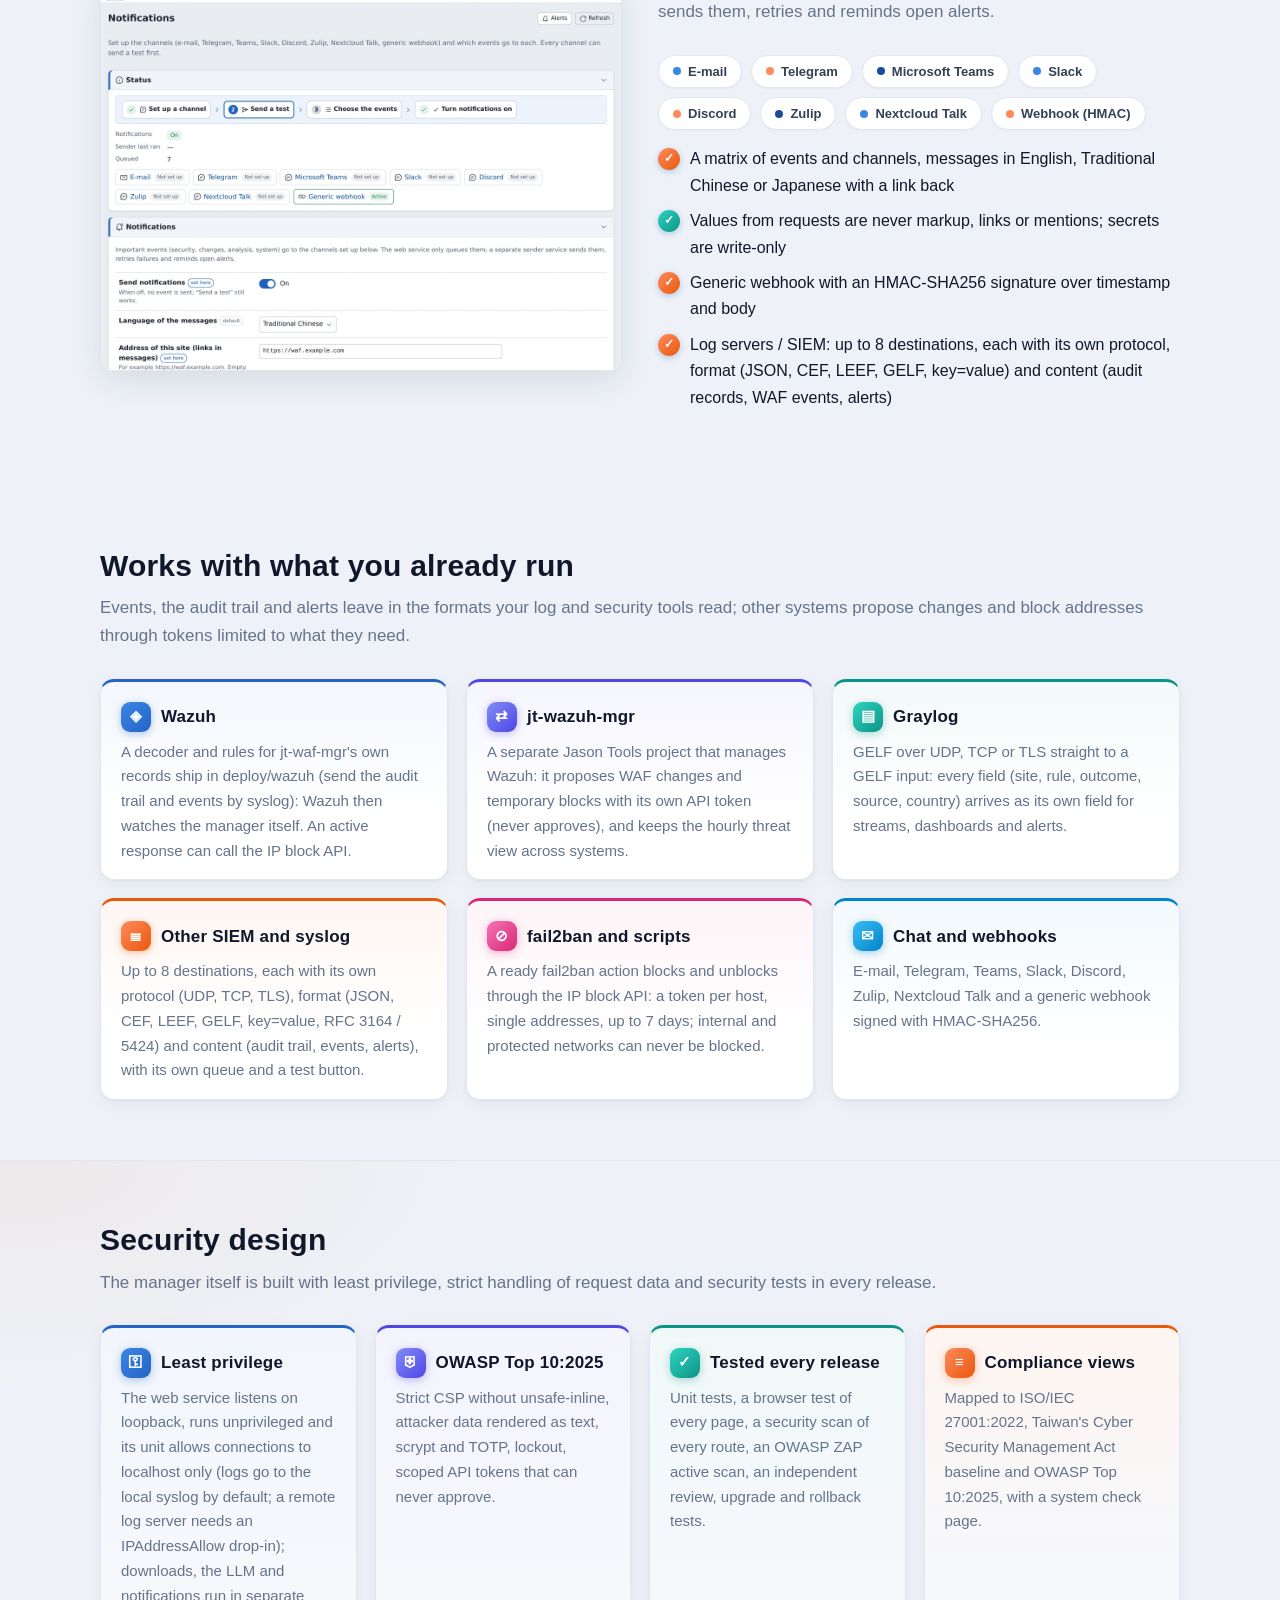
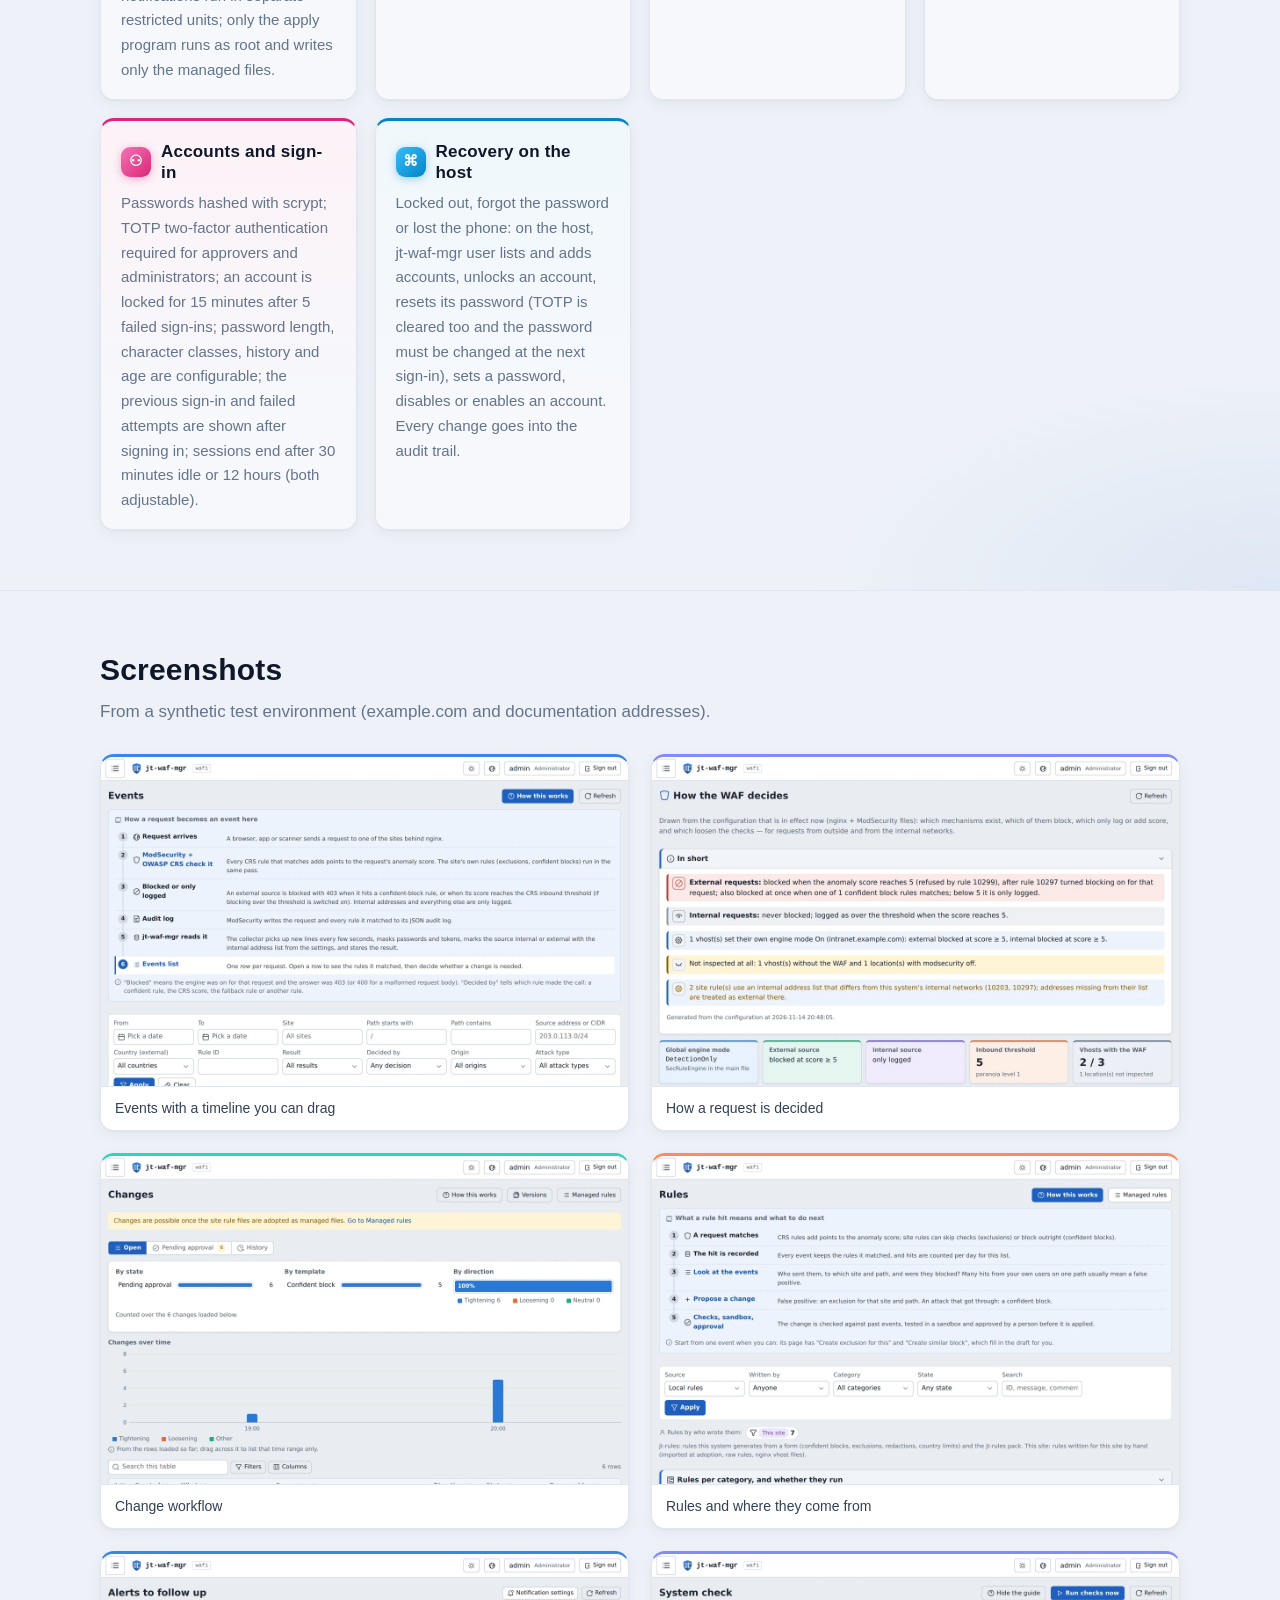
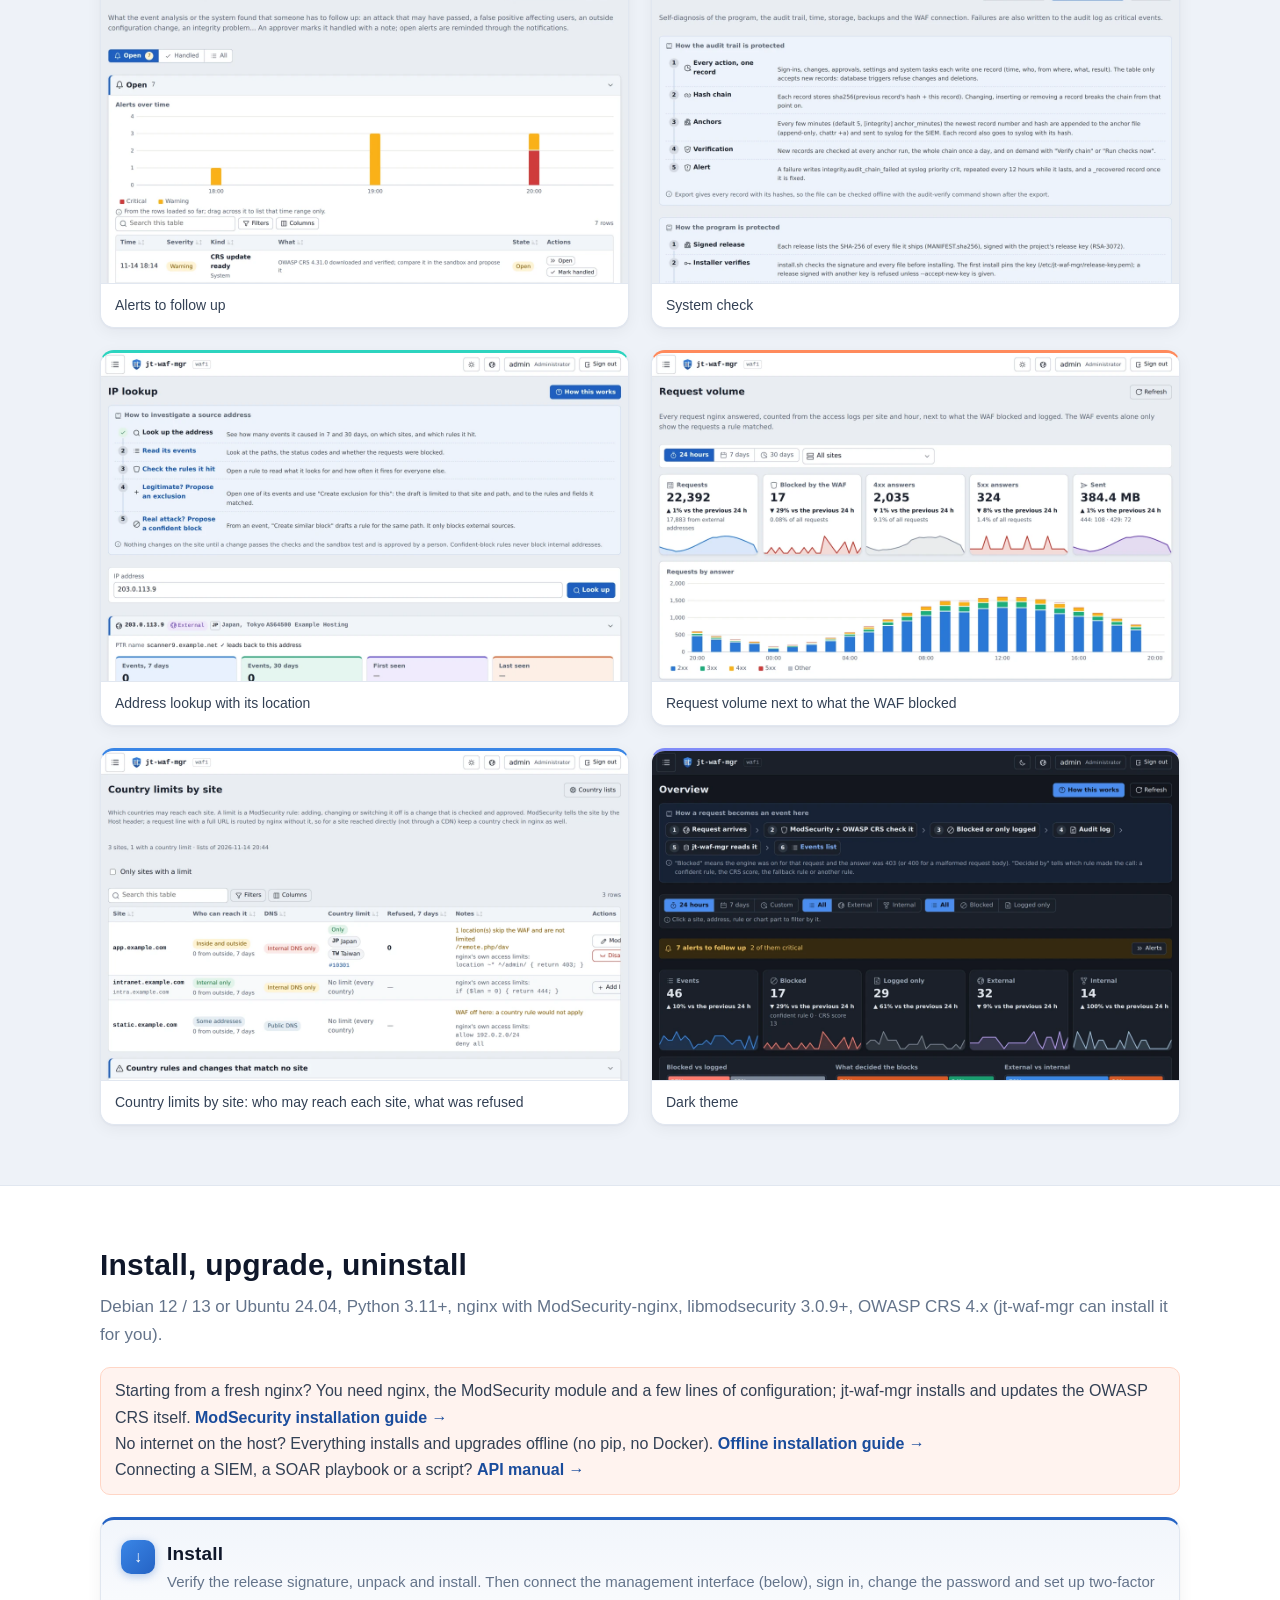
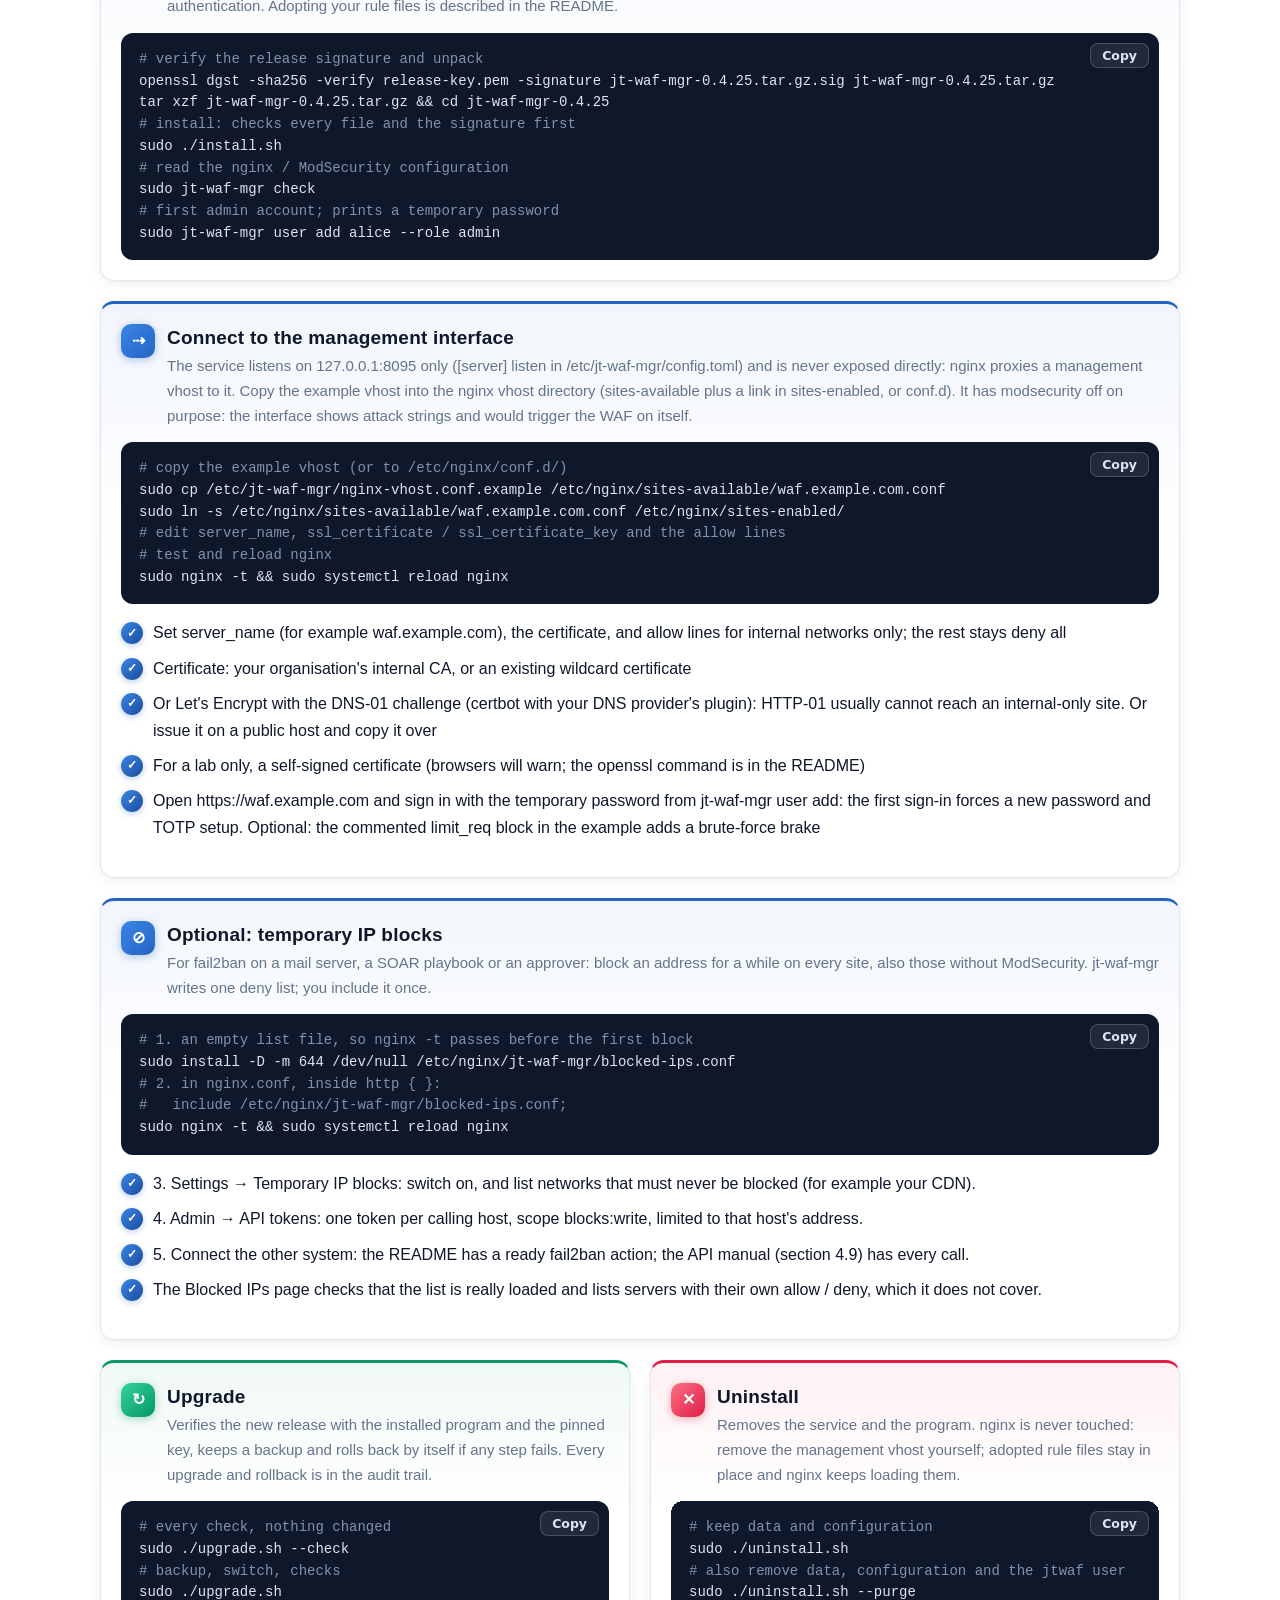
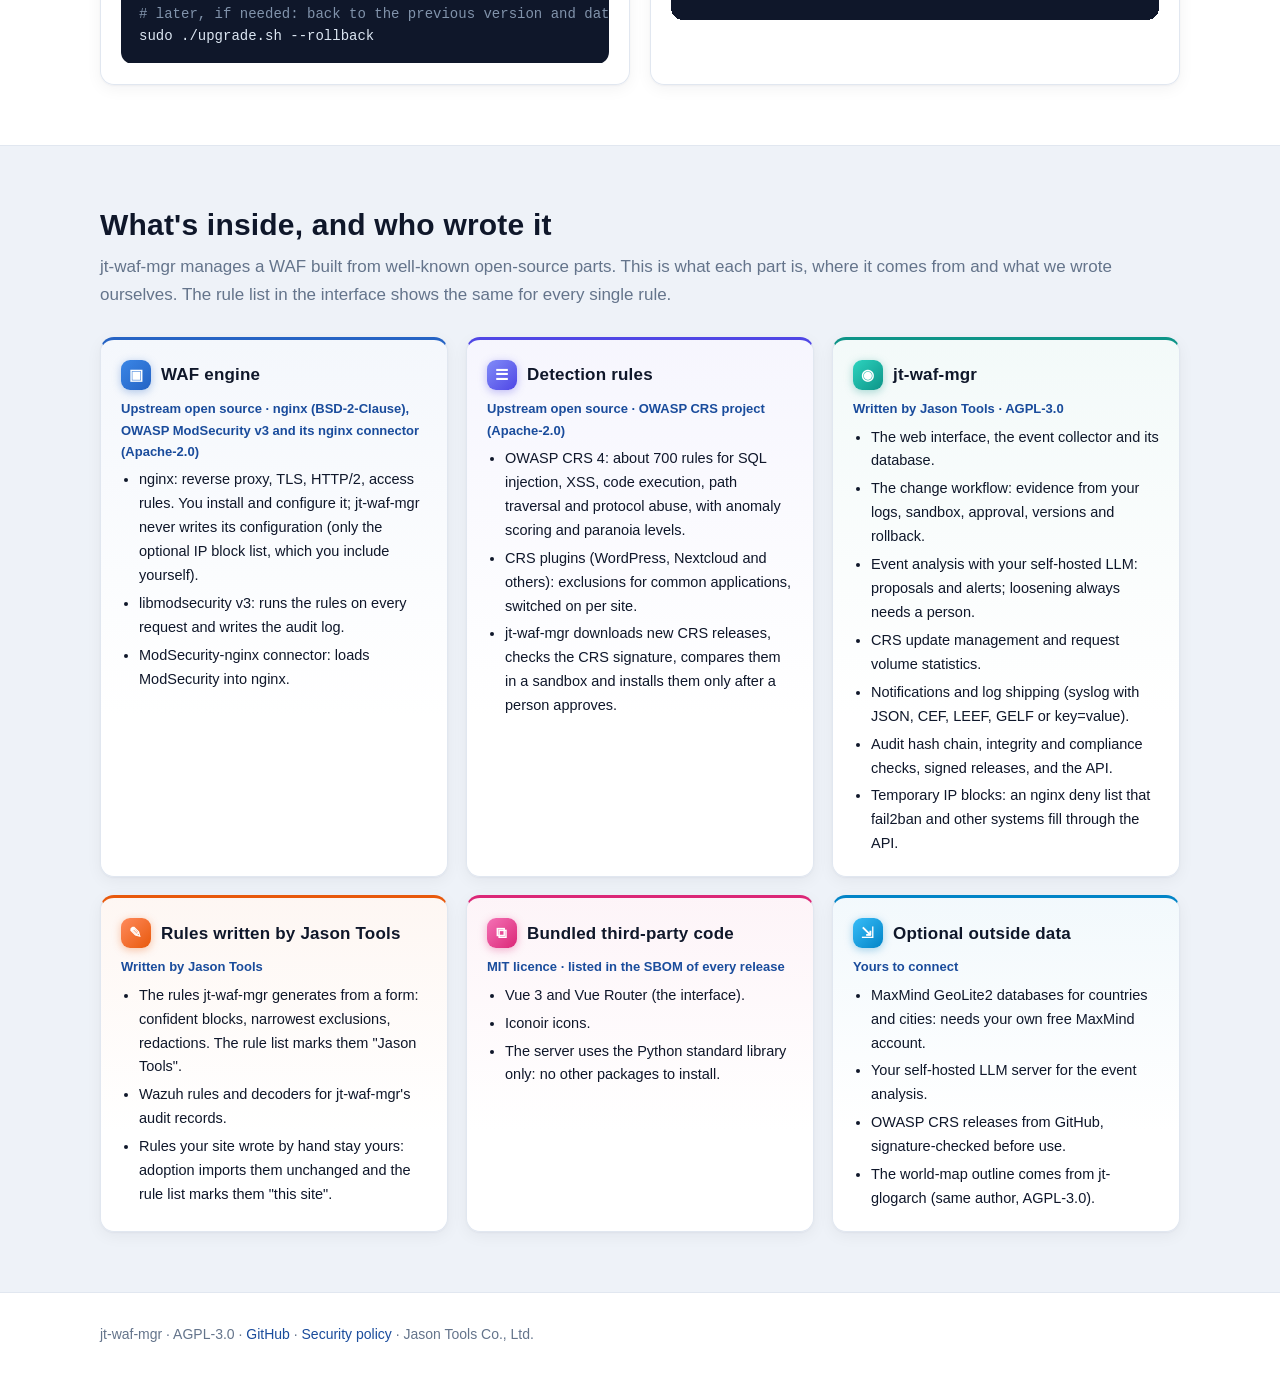
==== commit 324a4fe3: "jt-waf-mgr 0.4.34: DNS check of site names, PTR names and IP cards, jt-rules Includes 0.4.33: intern" ====
--- a/docs/index.html
+++ b/docs/index.html
@@ -35,6 +35,12 @@
 nav.links a:hover { color: var(--blue); background: #eef4fd; text-decoration: none; }
 @media (max-width: 1360px) { nav.links a { padding: 6px 7px; font-size: 13.5px; } }
 @media (max-width: 1140px) { nav.links a { padding: 5px 5px; font-size: 12.5px; } }
+.gh-btn { display: inline-flex; align-items: center; gap: 6px; flex: none; border: 1px solid var(--border); background: #fff; color: var(--text); border-radius: 10px; padding: 6px 10px; font-size: 13.5px; font-weight: 600; line-height: 1.3; white-space: nowrap; }
+.gh-btn:hover { border-color: var(--blue); color: var(--blue); text-decoration: none; }
+.gh-btn svg { width: 16px; height: 16px; }
+.home-top { display: inline-flex; align-items: center; gap: 4px; flex: none; color: var(--blue); font-size: 13.5px; font-weight: 600; padding: 5px 10px; border: 1px solid #cfe0f7; background: #eef4fd; border-radius: 10px; white-space: nowrap; }
+.home-top:hover { text-decoration: none; border-color: var(--blue); }
+@media (max-width: 760px) { .gh-btn span { display: none; } }
 .lang { position: relative; flex: none; }
 .lang-btn { display: inline-flex; align-items: center; gap: 6px; border: 1px solid var(--border); background: #fff; color: var(--text); border-radius: 10px; padding: 6px 10px; cursor: pointer; font: inherit; font-size: 13.5px; font-weight: 600; line-height: 1.3; white-space: nowrap; }
 .lang-btn:hover, .lang-btn[aria-expanded="true"] { border-color: var(--blue); color: var(--blue); }
@@ -163,6 +169,9 @@
 .guide-note { margin: -10px 0 22px; padding: 10px 14px; border-radius: 10px; background: color-mix(in srgb, #ff8a5c 10%, #fff); border: 1px solid color-mix(in srgb, #ff8a5c 35%, #fff); }
 .guide-note a { font-weight: 600; }
 p.disclaimer { margin: 16px 0 0; padding: 10px 14px; border-left: 3px solid #f59e0b; background: #fffbeb; border-radius: 6px; color: #78350f; font-size: 14.5px; }
+.grid.three { grid-template-columns: repeat(3, minmax(0, 1fr)); }
+@media (max-width: 1000px) { .grid.three { grid-template-columns: repeat(2, minmax(0, 1fr)); } }
+@media (max-width: 640px) { .grid.three { grid-template-columns: minmax(0, 1fr); } }
 </style>
 </head>
 <body>
@@ -170,9 +179,10 @@
   <a class="brand" href="#"><img src="logo-mark.svg" alt="">jt-waf-mgr</a>
   <nav class="links">
     <a href="#features" data-t="nav_features"></a><a href="#flow" data-t="nav_flow"></a><a href="#ai" data-t="nav_ai"></a><a href="#alerts" data-t="nav_alerts"></a>
-    <a href="#notify" data-t="nav_notify"></a><a href="#security" data-t="nav_security"></a><a href="#screens" data-t="nav_screens"></a>
+    <a href="#notify" data-t="nav_notify"></a><a href="#integrate" data-t="nav_integrate"></a><a href="#security" data-t="nav_security"></a><a href="#screens" data-t="nav_screens"></a>
     <a href="#install" data-t="nav_install"></a><a href="#specs" data-t="nav_specs"></a><a href="how.html" id="how-link" data-t="nav_how"></a>
   </nav>
+  <a class="gh-btn" href="https://github.com/jasoncheng7115/jt-waf-mgr" target="_blank" rel="noopener" aria-label="GitHub"><svg viewBox="0 0 16 16" fill="currentColor" aria-hidden="true"><path d="M8 0C3.58 0 0 3.58 0 8c0 3.54 2.29 6.53 5.47 7.59.4.07.55-.17.55-.38 0-.19-.01-.82-.01-1.49-2.01.37-2.53-.49-2.69-.94-.09-.23-.48-.94-.82-1.13-.28-.15-.68-.52-.01-.53.63-.01 1.08.58 1.23.82.72 1.21 1.87.87 2.33.66.07-.52.28-.87.51-1.07-1.78-.2-3.64-.89-3.64-3.95 0-.87.31-1.59.82-2.15-.08-.2-.36-1.02.08-2.12 0 0 .67-.21 2.2.82.64-.18 1.32-.27 2-.27.68 0 1.36.09 2 .27 1.53-1.04 2.2-.82 2.2-.82.44 1.1.16 1.92.08 2.12.51.56.82 1.27.82 2.15 0 3.07-1.87 3.75-3.65 3.95.29.25.54.73.54 1.48 0 1.07-.01 1.93-.01 2.2 0 .21.15.46.55.38A8.013 8.013 0 0016 8c0-4.42-3.58-8-8-8z"/></svg><span>GitHub</span></a>
   <div class="lang">
     <button type="button" class="lang-btn" id="lang-btn" aria-haspopup="true" aria-expanded="false" aria-controls="lang-menu" aria-label="Language">
       <svg viewBox="0 0 24 24" fill="none" stroke="currentColor" stroke-width="1.8" stroke-linecap="round" aria-hidden="true"><circle cx="12" cy="12" r="9"/><path d="M3 12h18M12 3c2.5 2.7 3.8 5.7 3.8 9s-1.3 6.3-3.8 9c-2.5-2.7-3.8-5.7-3.8-9S9.5 5.7 12 3z"/></svg>
@@ -189,7 +199,7 @@
 
 <div class="hero"><div class="wrap">
   <div>
-    <h1>jt-waf-mgr <span class="ver">v0.4.32</span></h1>
+    <h1>jt-waf-mgr <span class="ver">v0.4.34</span></h1>
     <p class="lead" data-t="lead"></p>
     <div class="btns">
       <a class="btn primary" href="https://github.com/jasoncheng7115/jt-waf-mgr">GitHub</a>
@@ -261,6 +271,18 @@
     <div class="chips"><span class="chip">E-mail</span><span class="chip">Telegram</span><span class="chip">Microsoft Teams</span><span class="chip">Slack</span>
       <span class="chip">Discord</span><span class="chip">Zulip</span><span class="chip">Nextcloud Talk</span><span class="chip">Webhook (HMAC)</span></div>
     <ul class="ticks"><li data-t="n1"></li><li data-t="n2"></li><li data-t="n3"></li><li data-t="n4"></li></ul></div>
+</div></section>
+
+<section id="integrate"><div class="wrap">
+  <h2 data-t="ig_h"></h2><p class="sub" data-t="ig_sub"></p>
+  <div class="grid three">
+    <div class="card"><h3><span class="ic">◈</span><span data-t="ig1_h"></span></h3><p data-t="ig1"></p></div>
+    <div class="card"><h3><span class="ic">⇄</span><span data-t="ig2_h"></span></h3><p data-t="ig2"></p></div>
+    <div class="card"><h3><span class="ic">▤</span><span data-t="ig3_h"></span></h3><p data-t="ig3"></p></div>
+    <div class="card"><h3><span class="ic">≣</span><span data-t="ig4_h"></span></h3><p data-t="ig4"></p></div>
+    <div class="card"><h3><span class="ic">⊘</span><span data-t="ig5_h"></span></h3><p data-t="ig5"></p></div>
+    <div class="card"><h3><span class="ic">✉</span><span data-t="ig6_h"></span></h3><p data-t="ig6"></p></div>
+  </div>
 </div></section>
 
 <section id="security" class="alt"><div class="wrap">
@@ -378,12 +400,12 @@
   sp_h: "What's inside, and who wrote it",
   sp_sub: "jt-waf-mgr manages a WAF built from well-known open-source parts. This is what each part is, where it comes from and what we wrote ourselves. The rule list in the interface shows the same for every single rule.",
   sp1_h: "WAF engine",
-  sp1_by: "Not ours · nginx (BSD-2-Clause), OWASP ModSecurity v3 and its nginx connector (Apache-2.0)",
+  sp1_by: "Upstream open source · nginx (BSD-2-Clause), OWASP ModSecurity v3 and its nginx connector (Apache-2.0)",
   sp1_1: "nginx: reverse proxy, TLS, HTTP/2, access rules. You install and configure it; jt-waf-mgr never writes its configuration (only the optional IP block list, which you include yourself).",
   sp1_2: "libmodsecurity v3: runs the rules on every request and writes the audit log.",
   sp1_3: "ModSecurity-nginx connector: loads ModSecurity into nginx.",
   sp2_h: "Detection rules",
-  sp2_by: "Not ours · OWASP CRS project (Apache-2.0)",
+  sp2_by: "Upstream open source · OWASP CRS project (Apache-2.0)",
   sp2_1: "OWASP CRS 4: about 700 rules for SQL injection, XSS, code execution, path traversal and protocol abuse, with anomaly scoring and paranoia levels.",
   sp2_2: "CRS plugins (WordPress, Nextcloud and others): exclusions for common applications, switched on per site.",
   sp2_3: "jt-waf-mgr downloads new CRS releases, checks the CRS signature, compares them in a sandbox and installs them only after a person approves.",
@@ -453,6 +475,14 @@
   ai1: 'Candidates grouped by the path a rule sees; schema-constrained answers in batches', ai2: 'Blocks only as narrow anchored regexes, never matching common paths, regression samples or paths your own people use',
   ai3: 'False positives get the narrowest exclusion: one exact path, specific rules and request parts; approving it needs a one-time code', ai4: 'Alerts when an attack may have been answered or users are being blocked',
   ai5: 'A summary of every run: events analysed, time taken, verdicts, proposals and alerts',
+  nav_integrate: 'Integrations',
+  ig_h: 'Works with what you already run', ig_sub: 'Events, the audit trail and alerts leave in the formats your log and security tools read; other systems propose changes and block addresses through tokens limited to what they need.',
+  ig1_h: 'Wazuh', ig1: 'A decoder and rules for jt-waf-mgr\'s own records ship in deploy/wazuh (send the audit trail and events by syslog): Wazuh then watches the manager itself. An active response can call the IP block API.',
+  ig2_h: 'jt-wazuh-mgr', ig2: 'A separate Jason Tools project that manages Wazuh: it proposes WAF changes and temporary blocks with its own API token (never approves), and keeps the hourly threat view across systems.',
+  ig3_h: 'Graylog', ig3: 'GELF over UDP, TCP or TLS straight to a GELF input: every field (site, rule, outcome, source, country) arrives as its own field for streams, dashboards and alerts.',
+  ig4_h: 'Other SIEM and syslog', ig4: 'Up to 8 destinations, each with its own protocol (UDP, TCP, TLS), format (JSON, CEF, LEEF, GELF, key=value, RFC 3164 / 5424) and content (audit trail, events, alerts), with its own queue and a test button.',
+  ig5_h: 'fail2ban and scripts', ig5: 'A ready fail2ban action blocks and unblocks through the IP block API: a token per host, single addresses, up to 7 days; internal and protected networks can never be blocked.',
+  ig6_h: 'Chat and webhooks', ig6: 'E-mail, Telegram, Teams, Slack, Discord, Zulip, Nextcloud Talk and a generic webhook signed with HMAC-SHA256.',
   n_h: 'Hear about what needs a person', n_sub: 'The web service only queues messages; a separate sandboxed unit sends them, retries and reminds open alerts.',
   n1: 'A matrix of events and channels, messages in English, Traditional Chinese or Japanese with a link back', n2: 'Values from requests are never markup, links or mentions; secrets are write-only',
   n3: 'Generic webhook with an HMAC-SHA256 signature over timestamp and body',
@@ -530,12 +560,12 @@
   sp_h: "規格與來源",
   sp_sub: "jt-waf-mgr 管理的是由知名開源元件組成的 WAF。下面列出每個部分是什麼、來自哪裡，以及哪些是我們自己寫的。介面的規則清單也會逐條標示撰寫者。",
   sp1_h: "WAF 引擎",
-  sp1_by: "不是我們寫的 · nginx（BSD-2-Clause）、OWASP ModSecurity v3 與 nginx 連接器（Apache-2.0）",
+  sp1_by: "上游開源專案 · nginx（BSD-2-Clause）、OWASP ModSecurity v3 與 nginx 連接器（Apache-2.0）",
   sp1_1: "nginx：反向代理、TLS、HTTP/2、存取限制。由你安裝與設定；jt-waf-mgr 不會寫入 nginx 設定（只有選用的 IP 封鎖清單檔，由你自己 include）。",
   sp1_2: "libmodsecurity v3：對每個請求執行規則，並寫出稽核記錄。",
   sp1_3: "ModSecurity-nginx 連接器：把 ModSecurity 載入 nginx。",
   sp2_h: "偵測規則",
-  sp2_by: "不是我們寫的 · OWASP CRS 專案（Apache-2.0）",
+  sp2_by: "上游開源專案 · OWASP CRS 專案（Apache-2.0）",
   sp2_1: "OWASP CRS 4：約 700 條規則，涵蓋 SQL 注入、XSS、程式碼執行、路徑穿越、協定濫用，採異常分數與偏執等級。",
   sp2_2: "CRS 外掛（WordPress、Nextcloud 等）：常見應用程式的排除，依站台啟用。",
   sp2_3: "jt-waf-mgr 下載新版 CRS、驗證 CRS 簽章、在沙箱比對，經人核准後才安裝。",
@@ -605,6 +635,14 @@
   ai1: '依規則看到的路徑分組候選；分批送出、以 schema 限制回答格式', ai2: '封鎖只用錨定且很窄的正規表示式，不可符合常見路徑、回歸樣本或組織自己在用的路徑',
   ai3: '誤判只提出範圍最小的排除：單一精確路徑、特定規則與欄位；核准要一次性驗證碼', ai4: '攻擊可能沒被封鎖、使用者被誤判封鎖時發出警示',
   ai5: '每次執行都有摘要：分析事件數、耗時、判斷、提案與警示',
+  nav_integrate: '整合',
+  ig_h: '和你現有的系統一起運作', ig_sub: '事件、稽核記錄與警示用記錄與資安工具讀得懂的格式送出；其他系統透過只給必要權限的權杖提出變更、封鎖位址。',
+  ig1_h: 'Wazuh', ig1: 'deploy/wazuh 附有 jt-waf-mgr 自身記錄的 decoder 與規則（以 syslog 送出稽核記錄與事件），讓 Wazuh 也盯住管理工具本身；主動回應可以呼叫 IP 封鎖 API。',
+  ig2_h: 'jt-wazuh-mgr', ig2: 'Jason Tools 另一個管理 Wazuh 的專案：用自己的 API 權杖提出 WAF 變更與暫時封鎖（永遠不能核准），並負責跨系統的每小時威脅檢視。',
+  ig3_h: 'Graylog', ig3: '以 GELF（UDP、TCP 或 TLS）直接送到 GELF input：站台、規則、結果、來源、國家都是各自獨立的欄位，可直接做 stream、儀表板與警示。',
+  ig4_h: '其他 SIEM 與 syslog', ig4: '最多 8 個目的地，各自設定協定（UDP、TCP、TLS）、格式（JSON、CEF、LEEF、GELF、key=value、RFC 3164 / 5424）與內容（稽核記錄、事件、警示），各有獨立佇列與測試按鈕。',
+  ig5_h: 'fail2ban 與腳本', ig5: '附上現成的 fail2ban 動作，透過 IP 封鎖 API 封鎖與解除：每台主機一個權杖、只能單一位址、最長 7 天；內部網路與保護清單永遠不會被封鎖。',
+  ig6_h: '聊天與 webhook', ig6: 'E-mail、Telegram、Teams、Slack、Discord、Zulip、Nextcloud Talk，以及 HMAC-SHA256 簽章的通用 webhook。',
   n_h: '需要有人處理時就通知你', n_sub: '網頁服務只把通知排入佇列，由獨立的受限程序發送、重試，並提醒待處理警示。',
   n1: '事件 × 管道矩陣；訊息可用英文、繁體中文或日文，附上回到頁面的連結', n2: '來自請求的內容永遠不會變成格式、連結或提及；金鑰只能寫入',
   n3: '通用 webhook 以 HMAC-SHA256 對時間戳與內容簽章',
@@ -682,12 +720,12 @@
   sp_h: "構成と作成元",
   sp_sub: "jt-waf-mgr が管理するのは、よく知られたオープンソースの部品で構成された WAF です。各部品が何で、どこから来ていて、どこを私たちが書いたのかを示します。画面のルール一覧でも、ルールごとに作成元を表示します。",
   sp1_h: "WAF エンジン",
-  sp1_by: "私たちのものではありません · nginx（BSD-2-Clause）、OWASP ModSecurity v3 と nginx コネクタ（Apache-2.0）",
+  sp1_by: "上流のオープンソース · nginx（BSD-2-Clause）、OWASP ModSecurity v3 と nginx コネクタ（Apache-2.0）",
   sp1_1: "nginx：リバースプロキシ、TLS、HTTP/2、アクセス制限。インストールと設定はお客様が行い、jt-waf-mgr は nginx の設定を書きません（任意の IP ブロックリストだけで、include はお客様が行います）。",
   sp1_2: "libmodsecurity v3：すべてのリクエストにルールを適用し、監査ログを書きます。",
   sp1_3: "ModSecurity-nginx コネクタ：ModSecurity を nginx に読み込みます。",
   sp2_h: "検知ルール",
-  sp2_by: "私たちのものではありません · OWASP CRS プロジェクト（Apache-2.0）",
+  sp2_by: "上流のオープンソース · OWASP CRS プロジェクト（Apache-2.0）",
   sp2_1: "OWASP CRS 4：SQL インジェクション、XSS、コード実行、パストラバーサル、プロトコルの悪用に対する約 700 のルール。異常スコアとパラノイアレベル。",
   sp2_2: "CRS プラグイン（WordPress、Nextcloud など）：よく使われるアプリケーション向けの除外。サイトごとに有効化。",
   sp2_3: "jt-waf-mgr は新しい CRS をダウンロードし、CRS の署名を検証し、サンドボックスで比較して、人が承認してからインストールします。",
@@ -757,6 +795,14 @@
   ai1: 'ルールが見るパスで候補をまとめ、スキーマで形式を制約した回答をバッチで取得', ai2: 'ブロックはアンカー付きの狭い正規表現のみ。一般的なパス、回帰サンプル、組織自身が使うパスには一致しない',
   ai3: '誤検知には最小の除外：一つの完全一致パスと特定のルール・項目のみ。承認にはワンタイムコードが必要', ai4: '攻撃が防がれていない可能性や利用者がブロックされているときにアラート',
   ai5: '実行ごとの要約：分析したイベント数、所要時間、判定、提案、アラート',
+  nav_integrate: '連携',
+  ig_h: 'いま使っているシステムと連携', ig_sub: 'イベント、監査記録、アラートをログ・セキュリティツールが読める形式で送ります。他のシステムは必要な権限だけのトークンで変更を提案し、アドレスをブロックします。',
+  ig1_h: 'Wazuh', ig1: 'jt-waf-mgr 自身の記録用のデコーダーとルールを deploy/wazuh に同梱（監査記録とイベントを syslog で送信）。Wazuh が管理ツール自体も監視します。アクティブレスポンスから IP ブロック API を呼べます。',
+  ig2_h: 'jt-wazuh-mgr', ig2: 'Wazuh を管理する Jason Tools の別プロジェクト。専用の API トークンで WAF の変更と一時ブロックを提案し（承認はできない）、システム横断の毎時の脅威確認を担います。',
+  ig3_h: 'Graylog', ig3: 'GELF（UDP、TCP、TLS）で GELF input に直接送信。サイト、ルール、結果、送信元、国がそれぞれ独立したフィールドになり、ストリーム、ダッシュボード、アラートにそのまま使えます。',
+  ig4_h: 'その他の SIEM と syslog', ig4: '最大 8 つの送信先に、それぞれのプロトコル（UDP、TCP、TLS）、形式（JSON、CEF、LEEF、GELF、key=value、RFC 3164 / 5424）、内容（監査記録、イベント、アラート）を設定。個別のキューとテスト送信付き。',
+  ig5_h: 'fail2ban とスクリプト', ig5: 'IP ブロック API でブロック・解除する fail2ban アクションを用意。ホストごとのトークン、単一アドレスのみ、最長 7 日。内部ネットワークと保護リストは決してブロックしません。',
+  ig6_h: 'チャットと webhook', ig6: 'メール、Telegram、Teams、Slack、Discord、Zulip、Nextcloud Talk、HMAC-SHA256 署名付きの汎用 webhook。',
   n_h: '人の対応が必要なことを知らせる', n_sub: 'Web サービスはメッセージをキューに入れるだけ。送信・再送・対応待ちアラートの再通知は別の制限付きユニットが行います。',
   n1: 'イベント × チャネルのマトリクス。メッセージは英語・繁体字中国語・日本語で、ページへのリンク付き', n2: 'リクエスト由来の値が書式・リンク・メンションになることはなく、シークレットは書き込み専用',
   n3: '汎用 webhook はタイムスタンプと本文に対する HMAC-SHA256 署名付き',
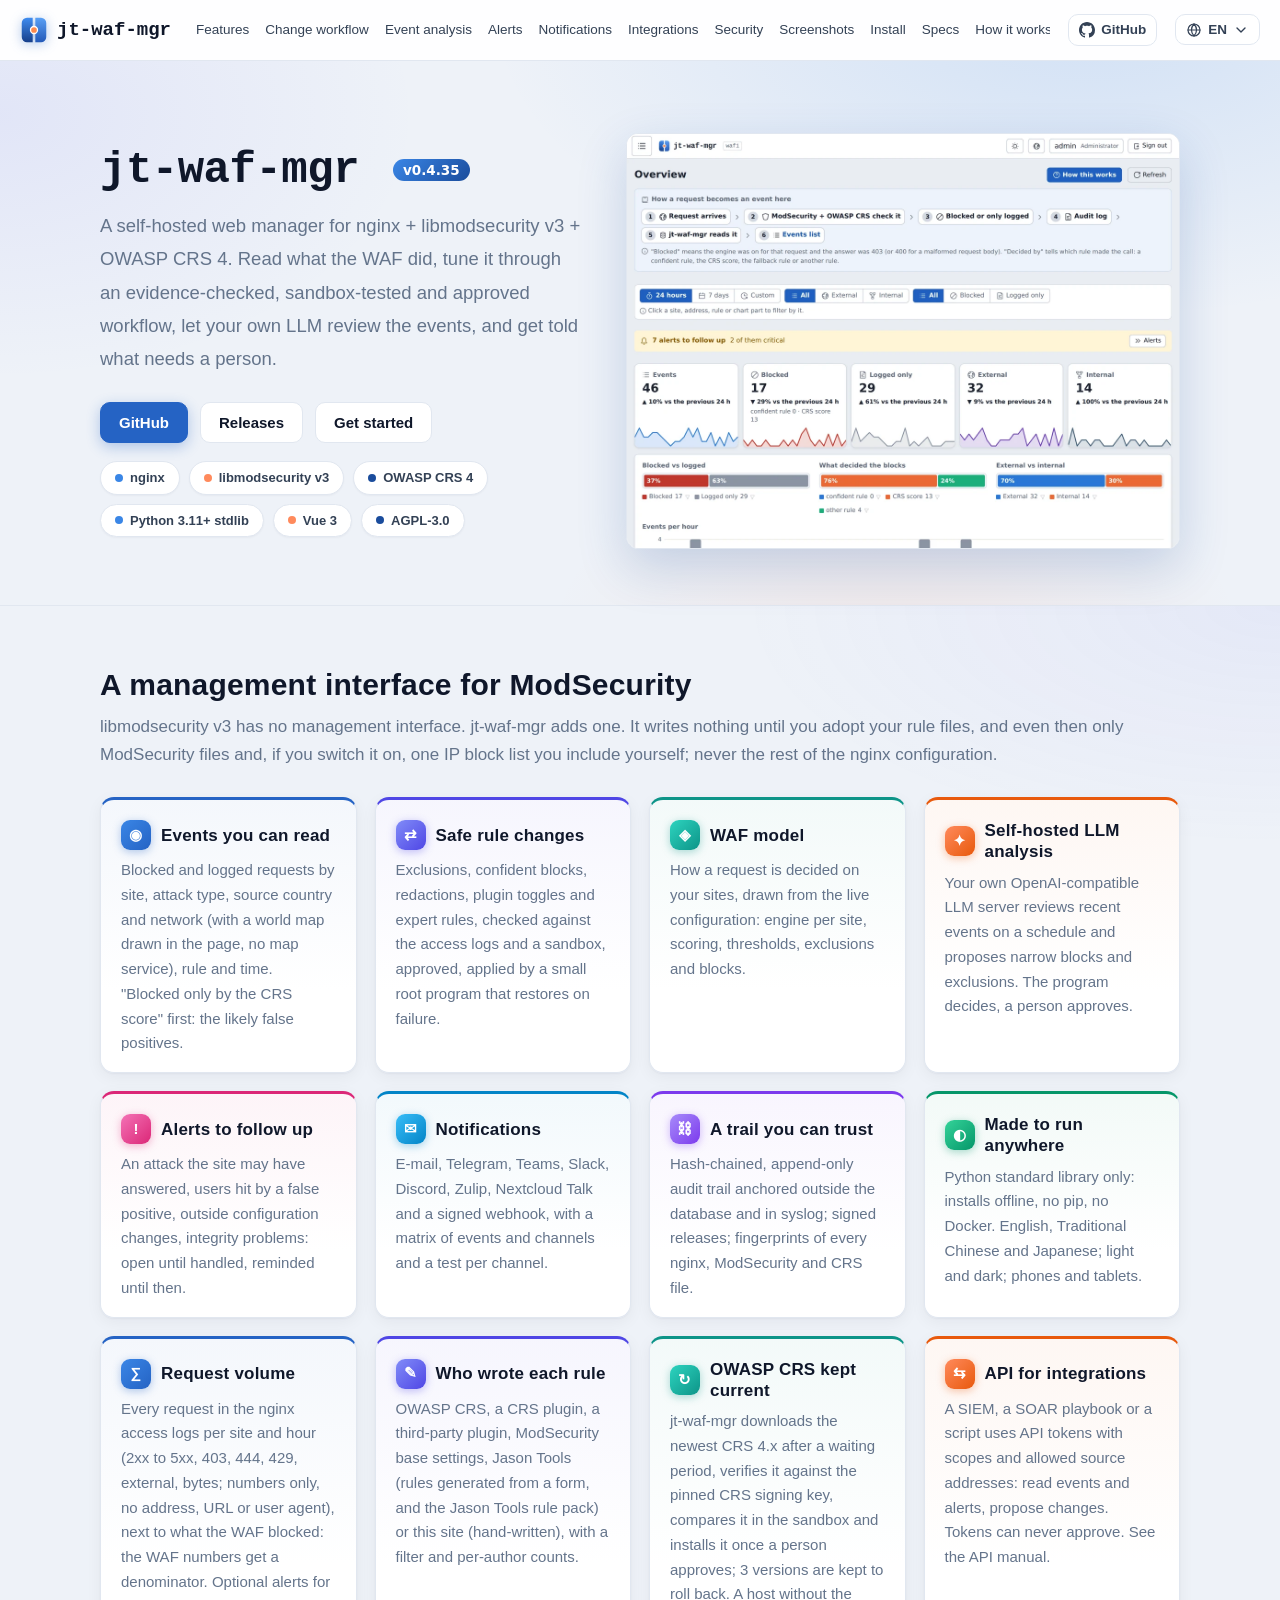
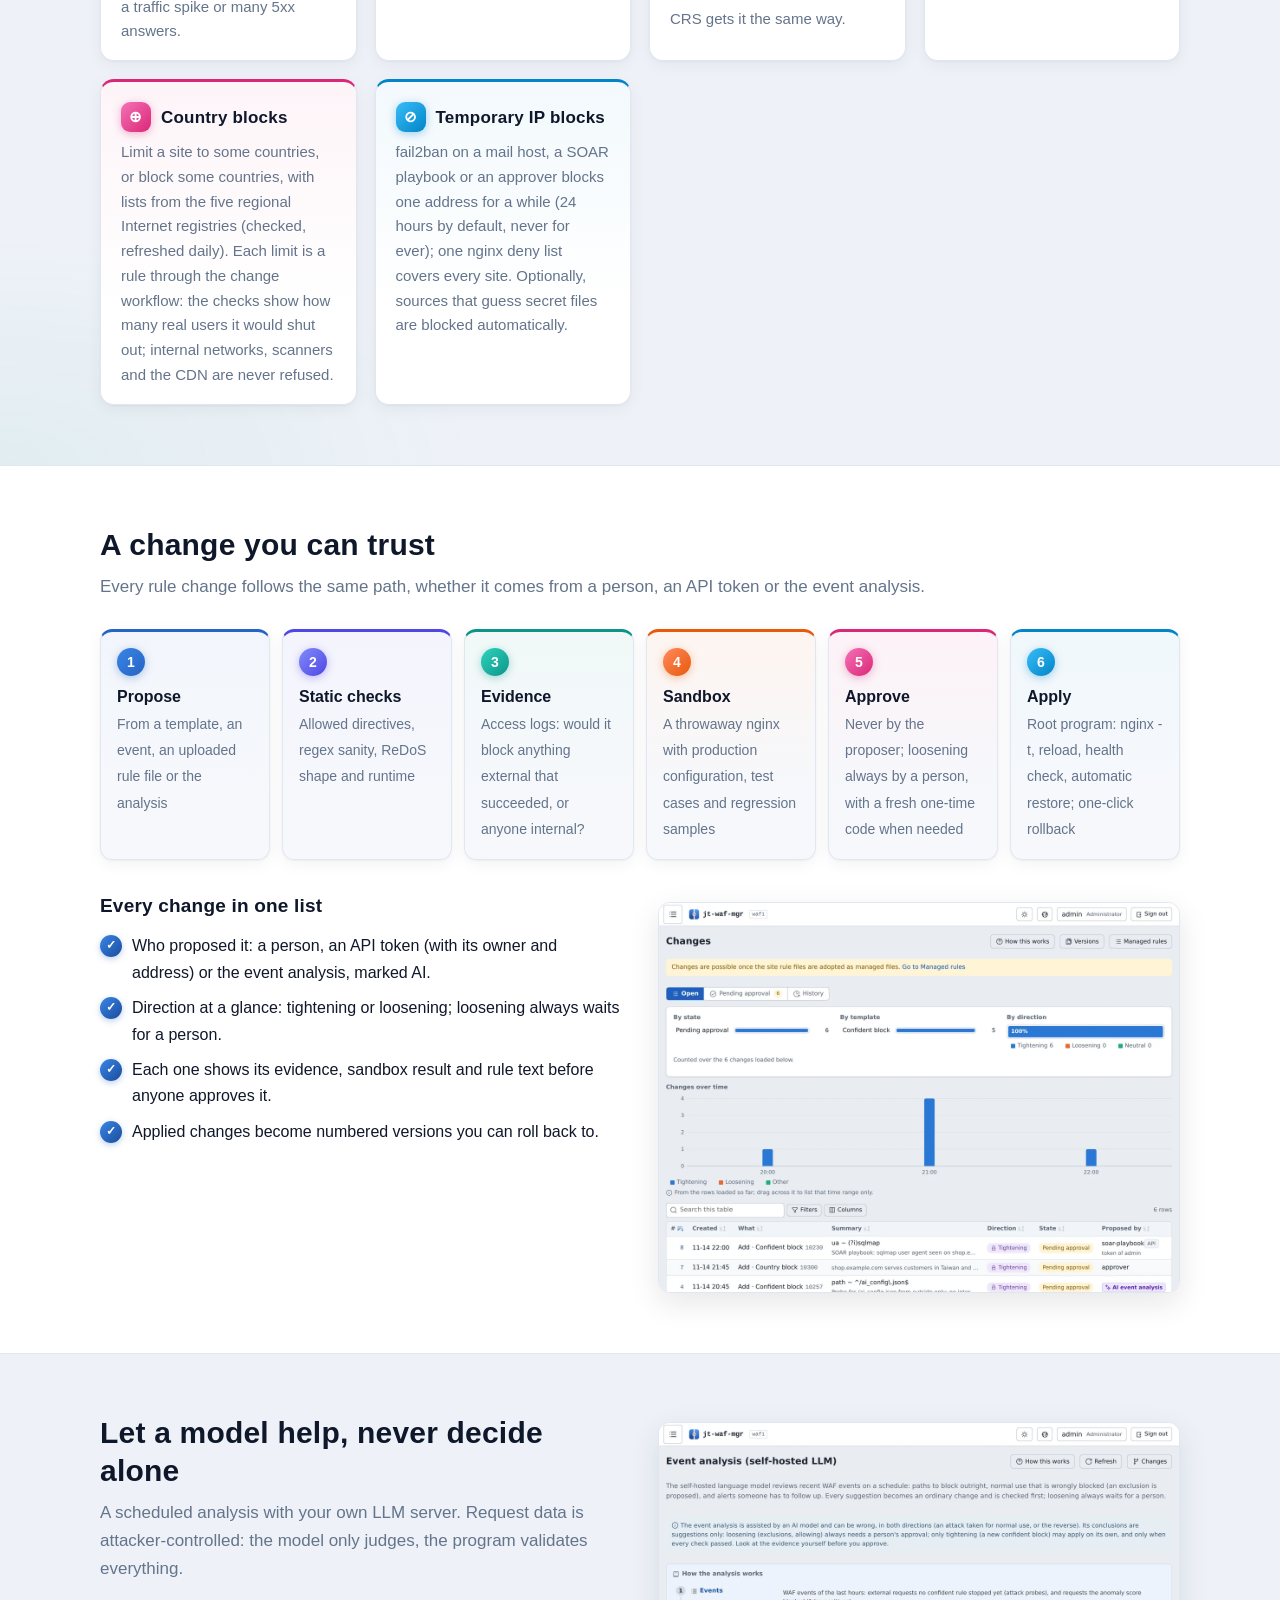
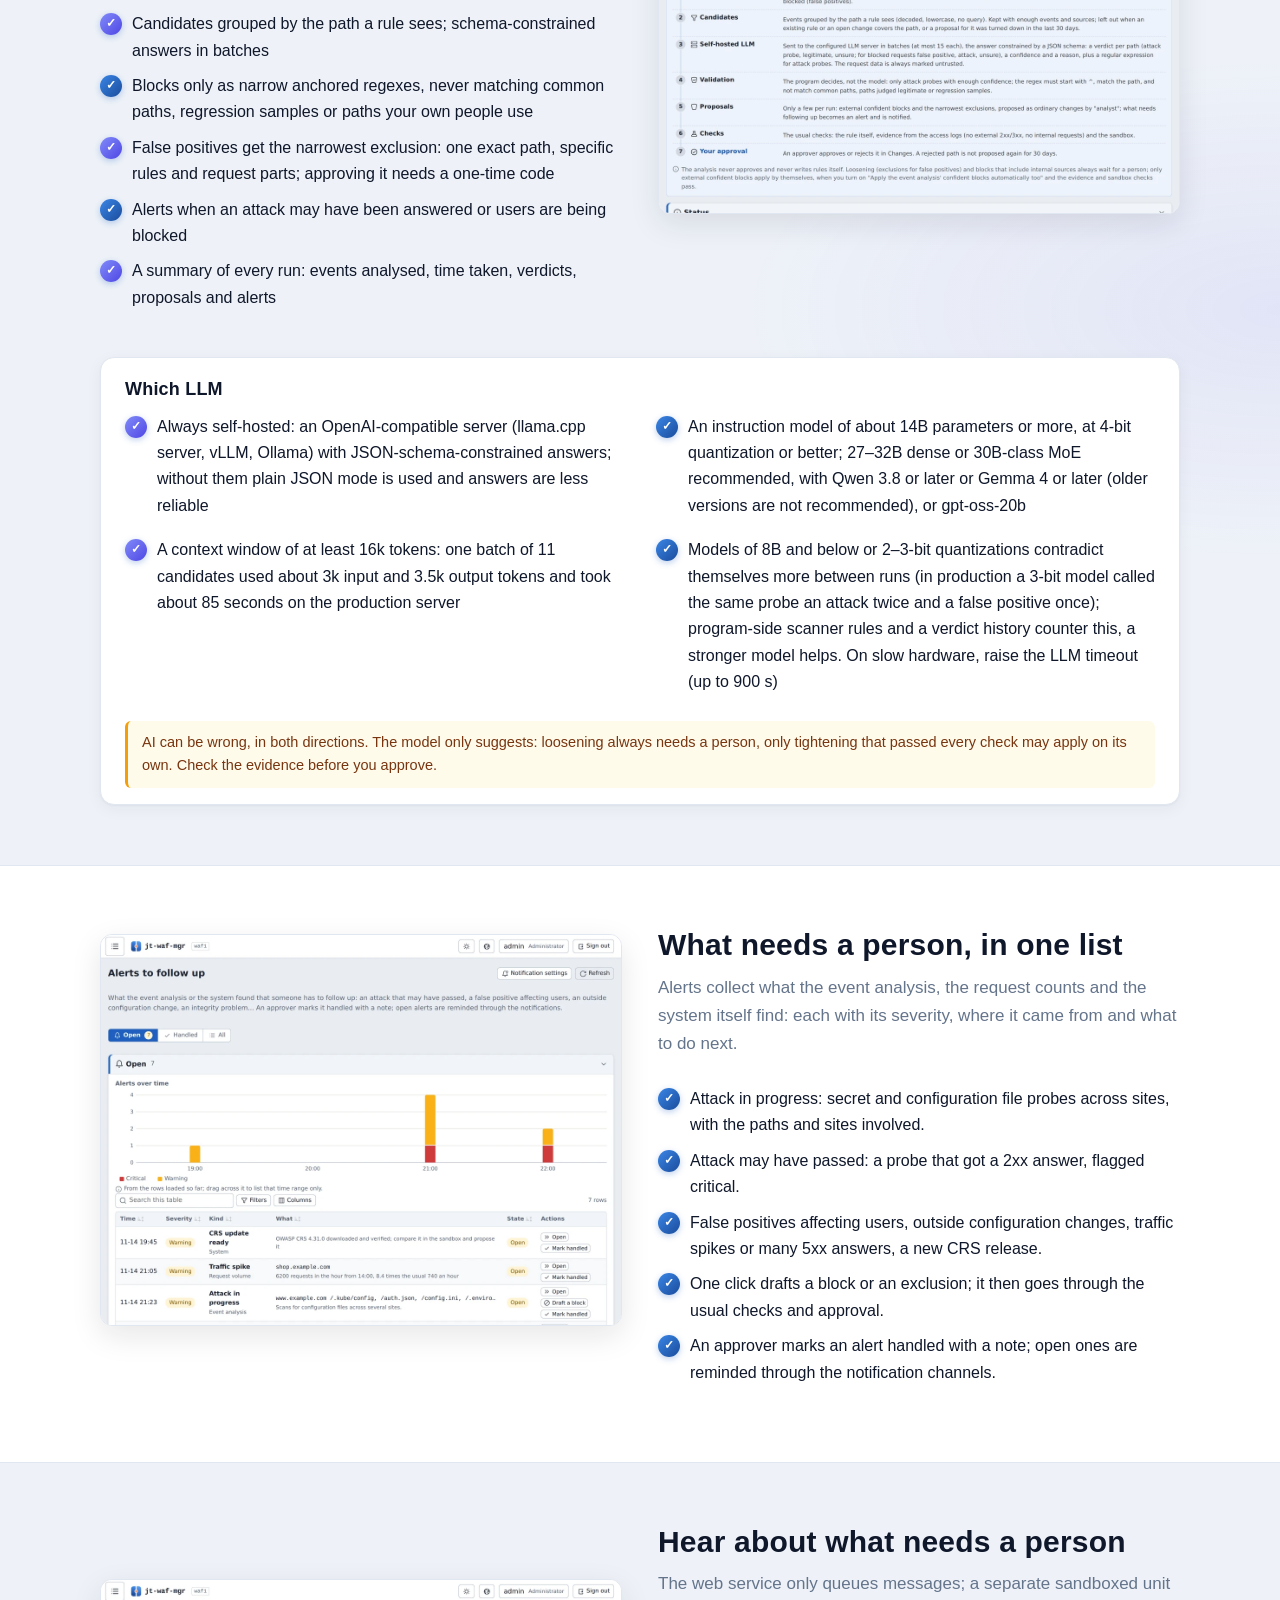
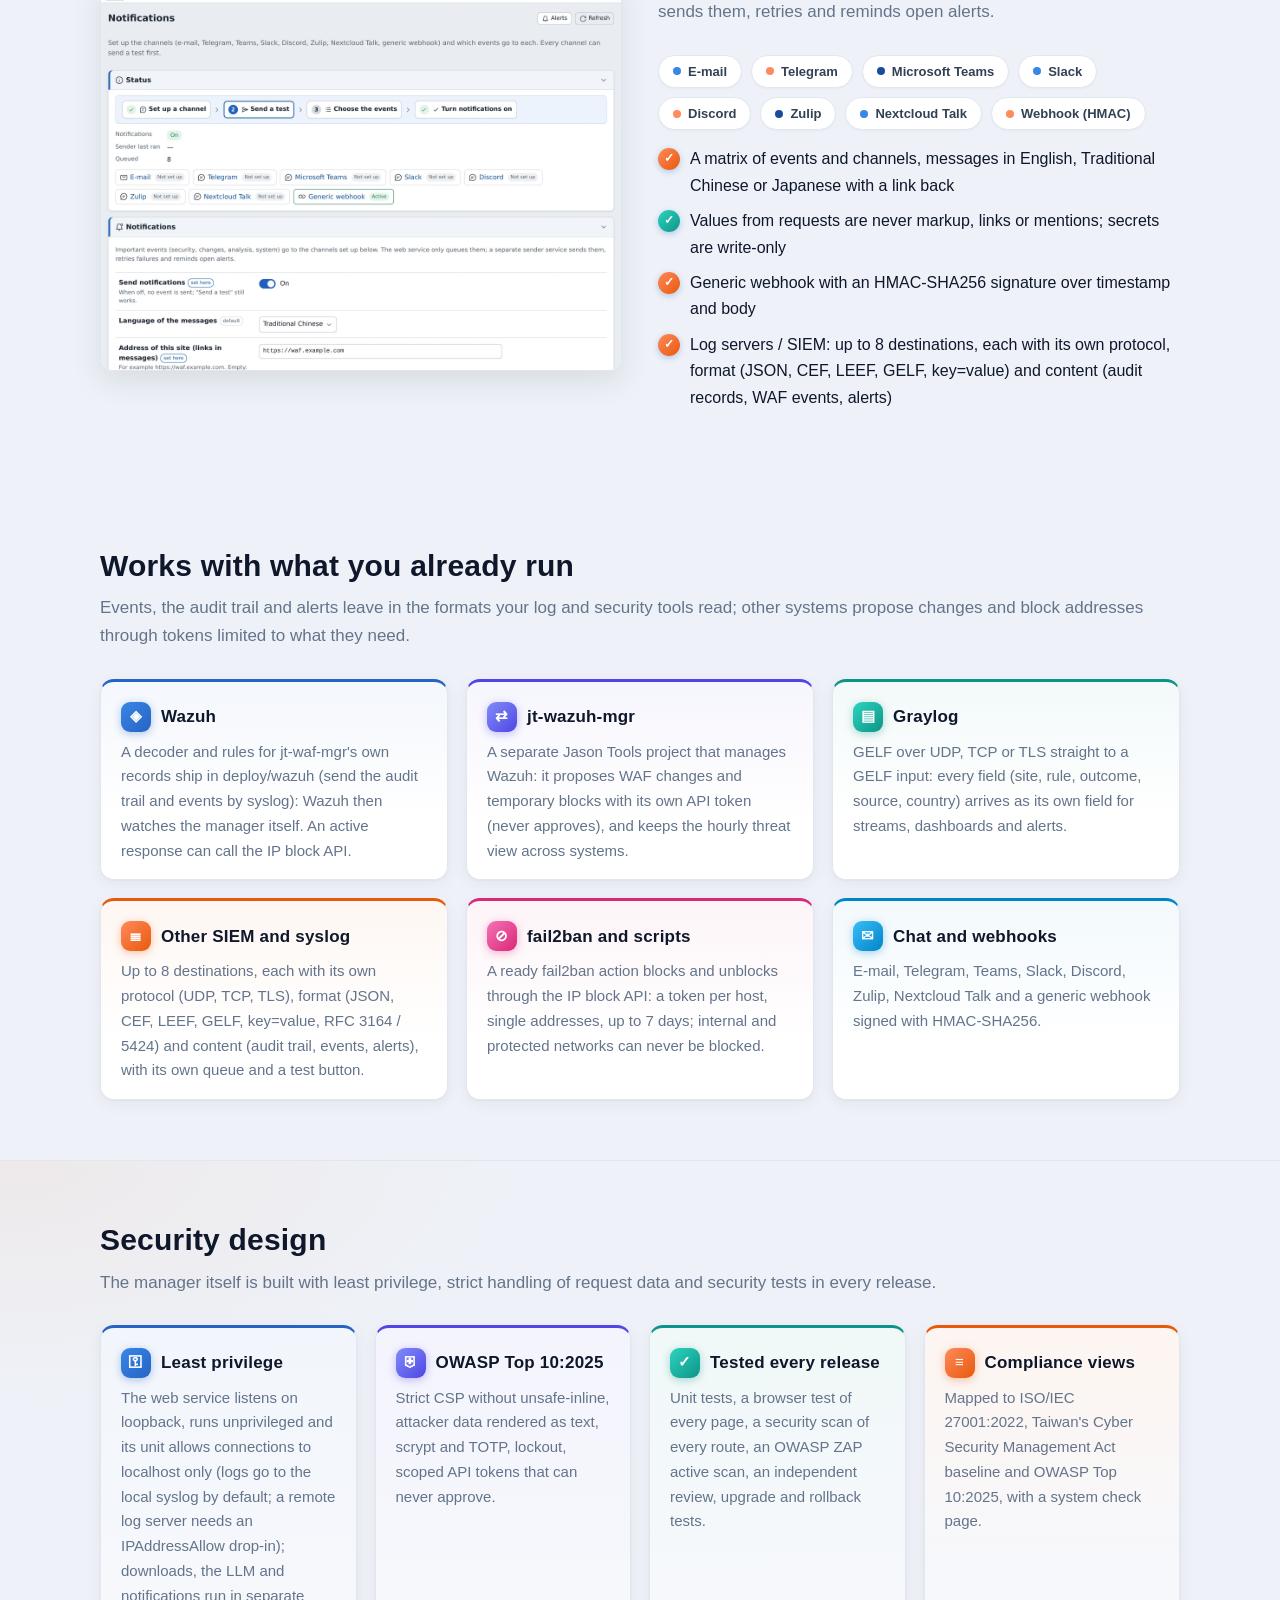
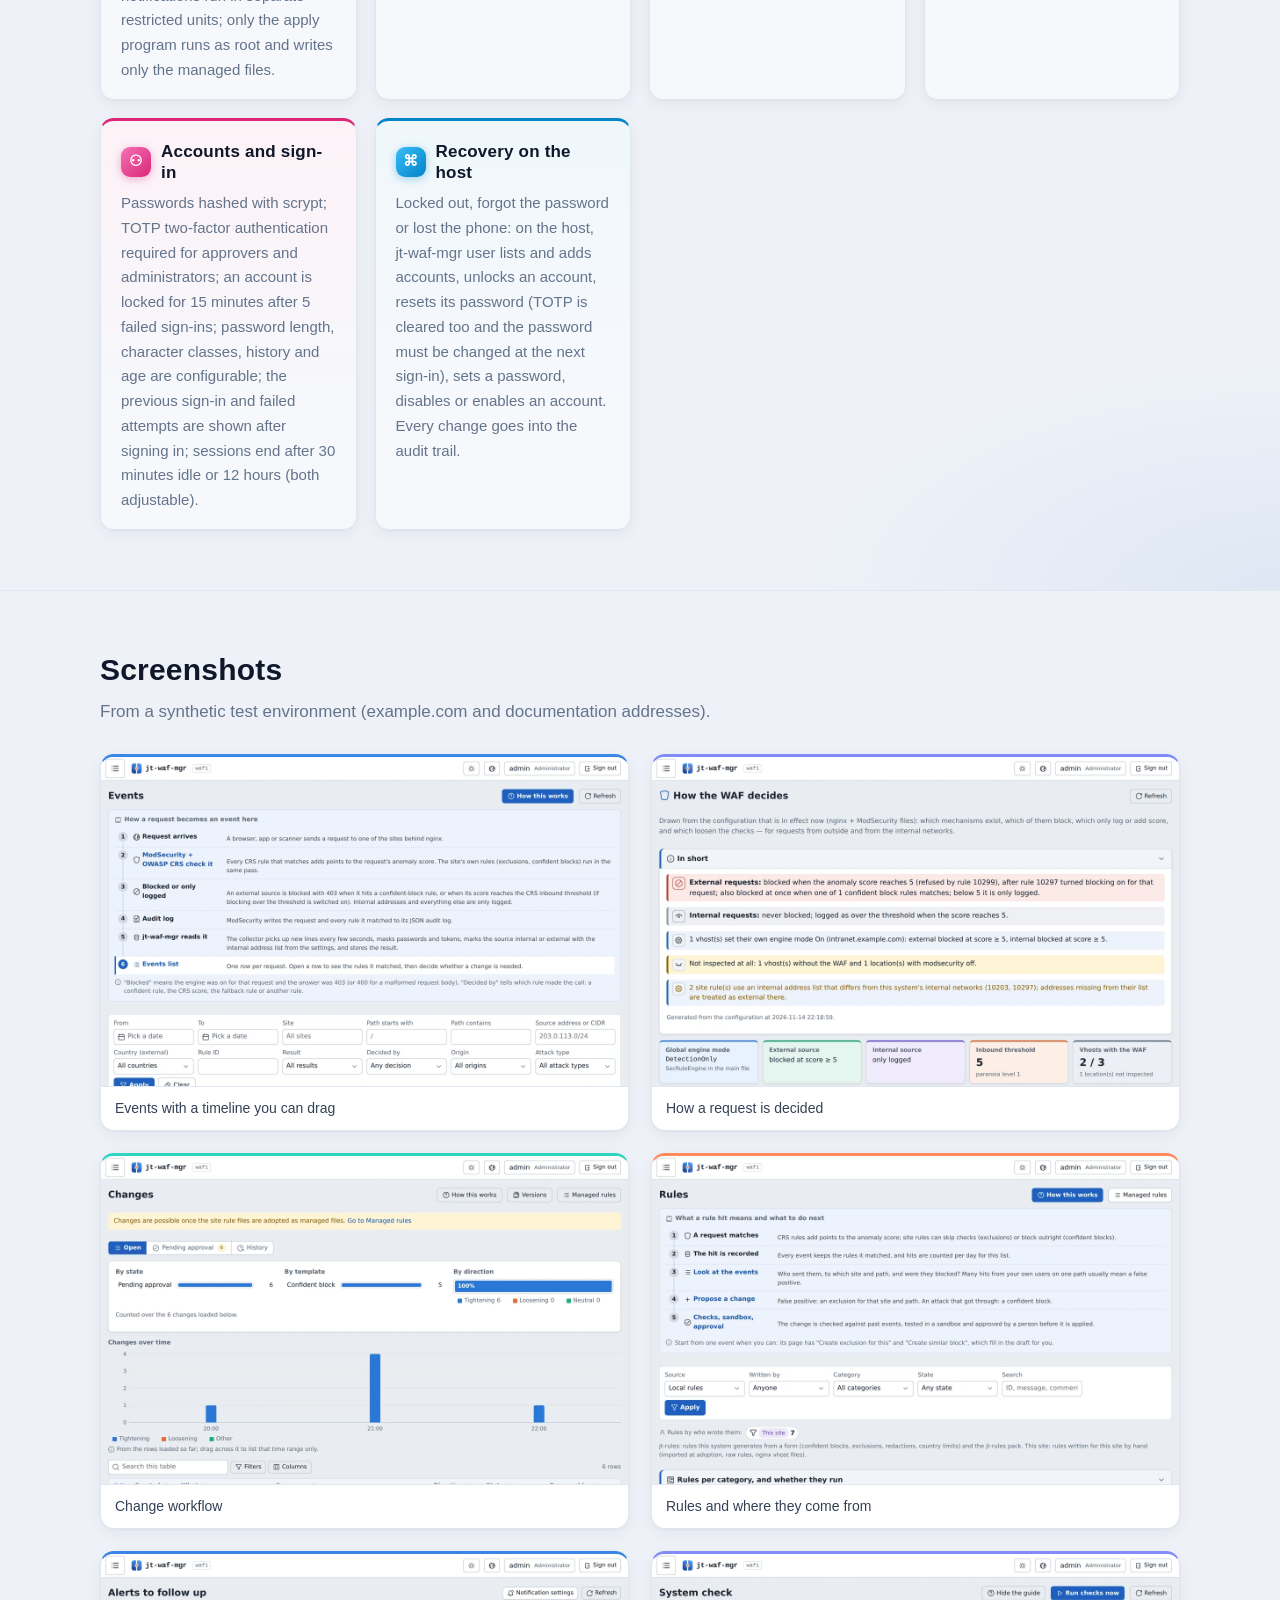
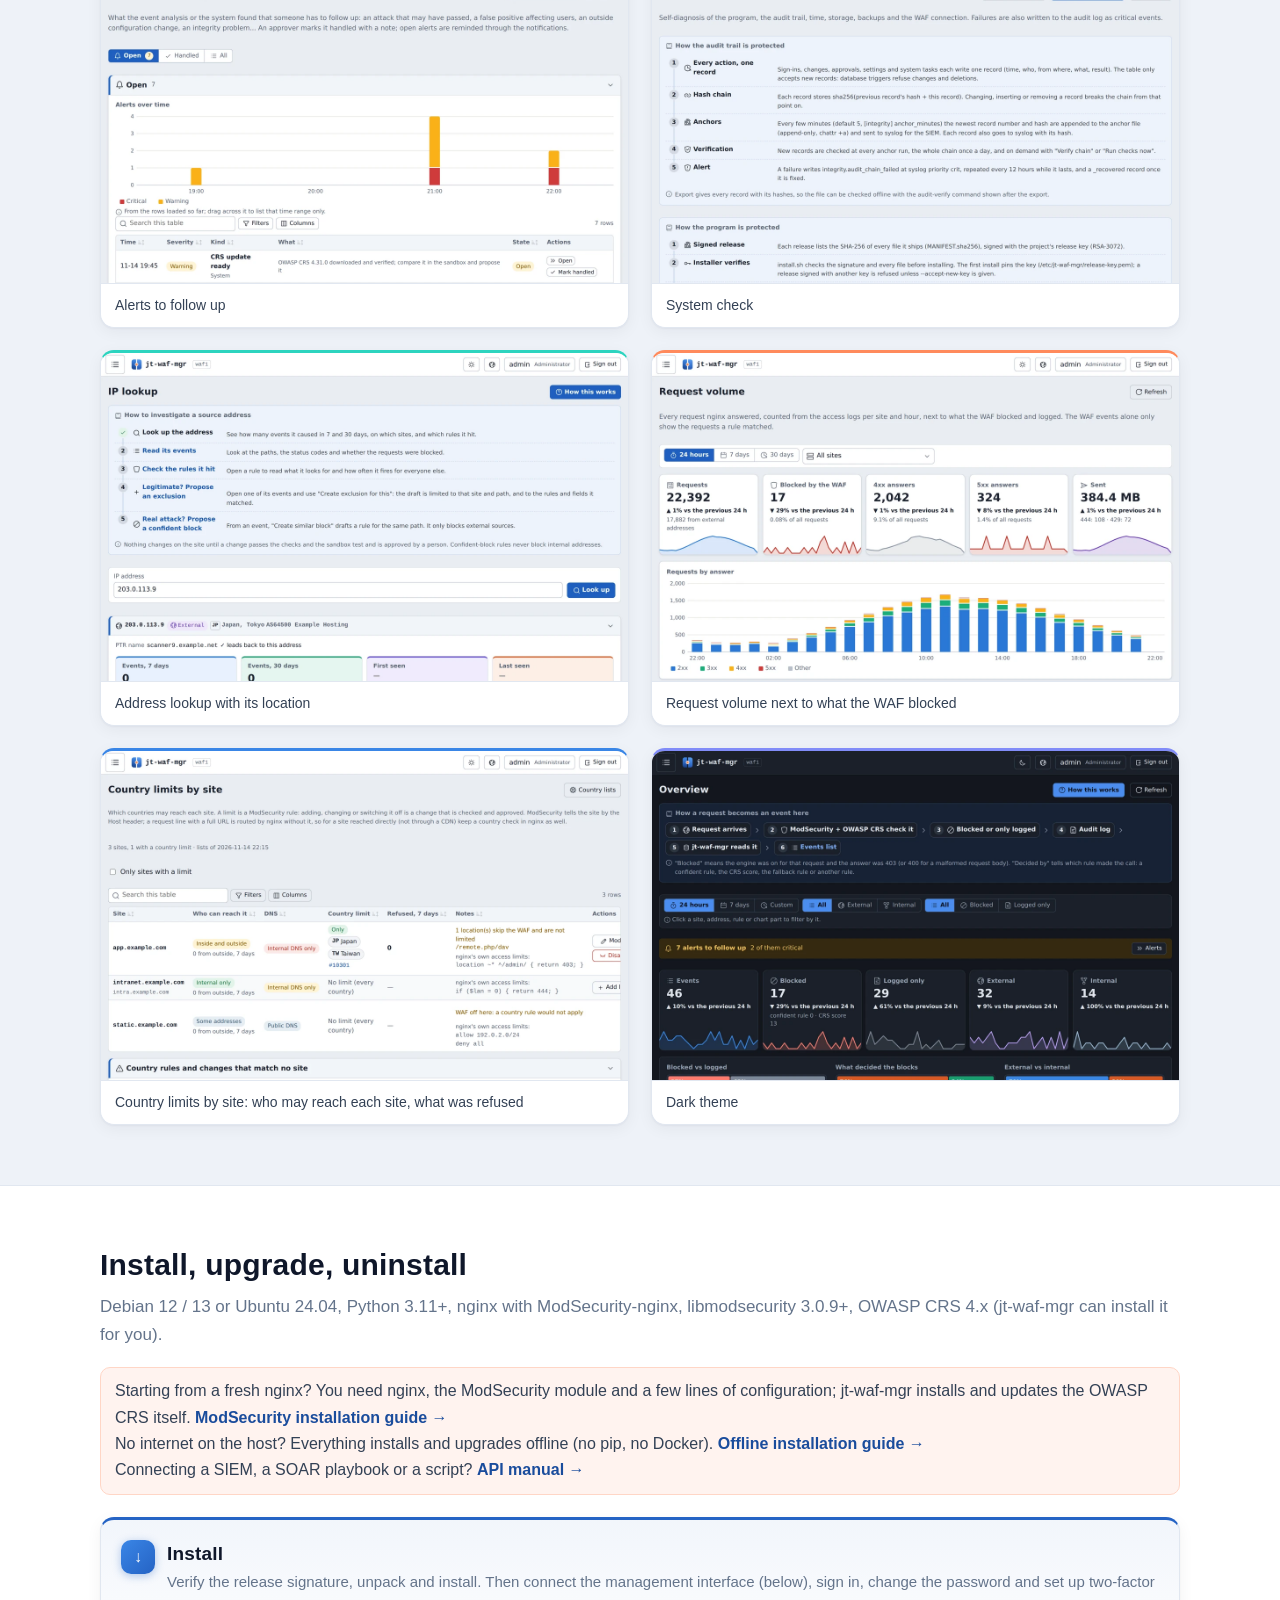
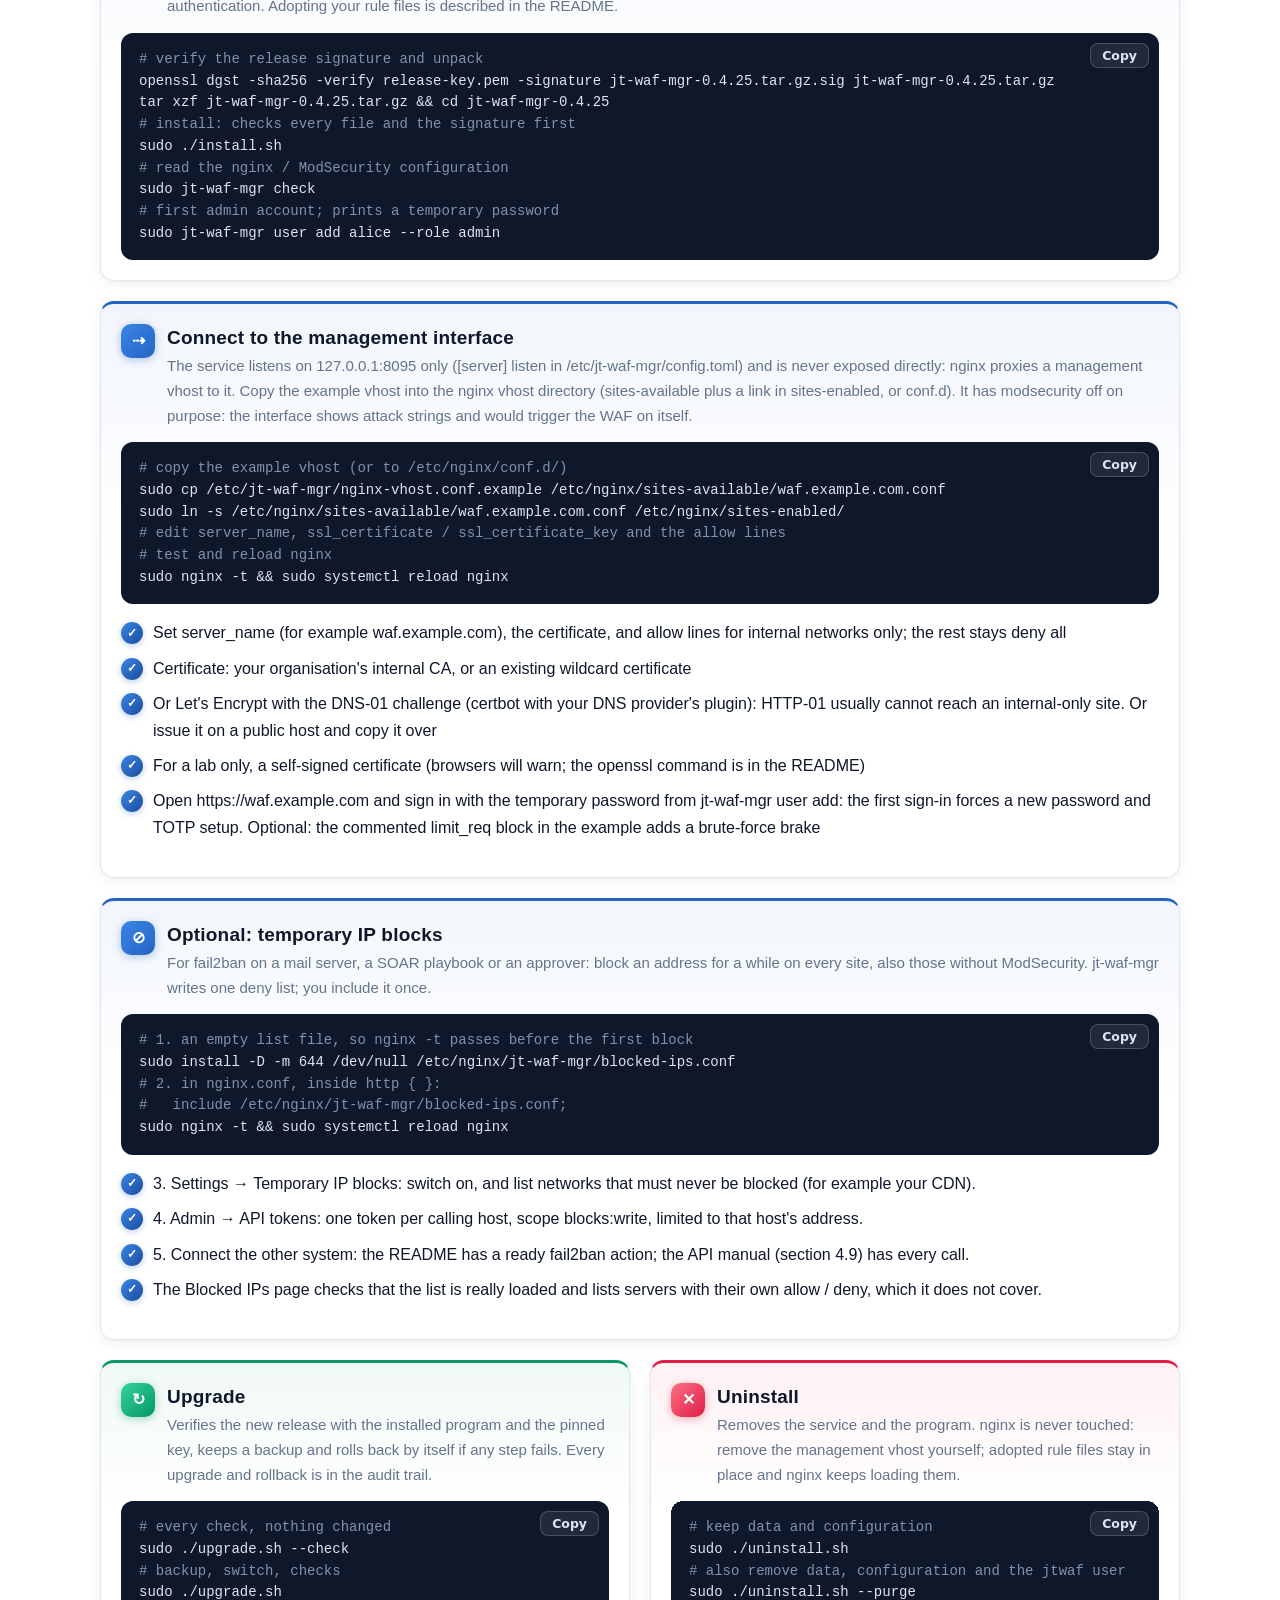
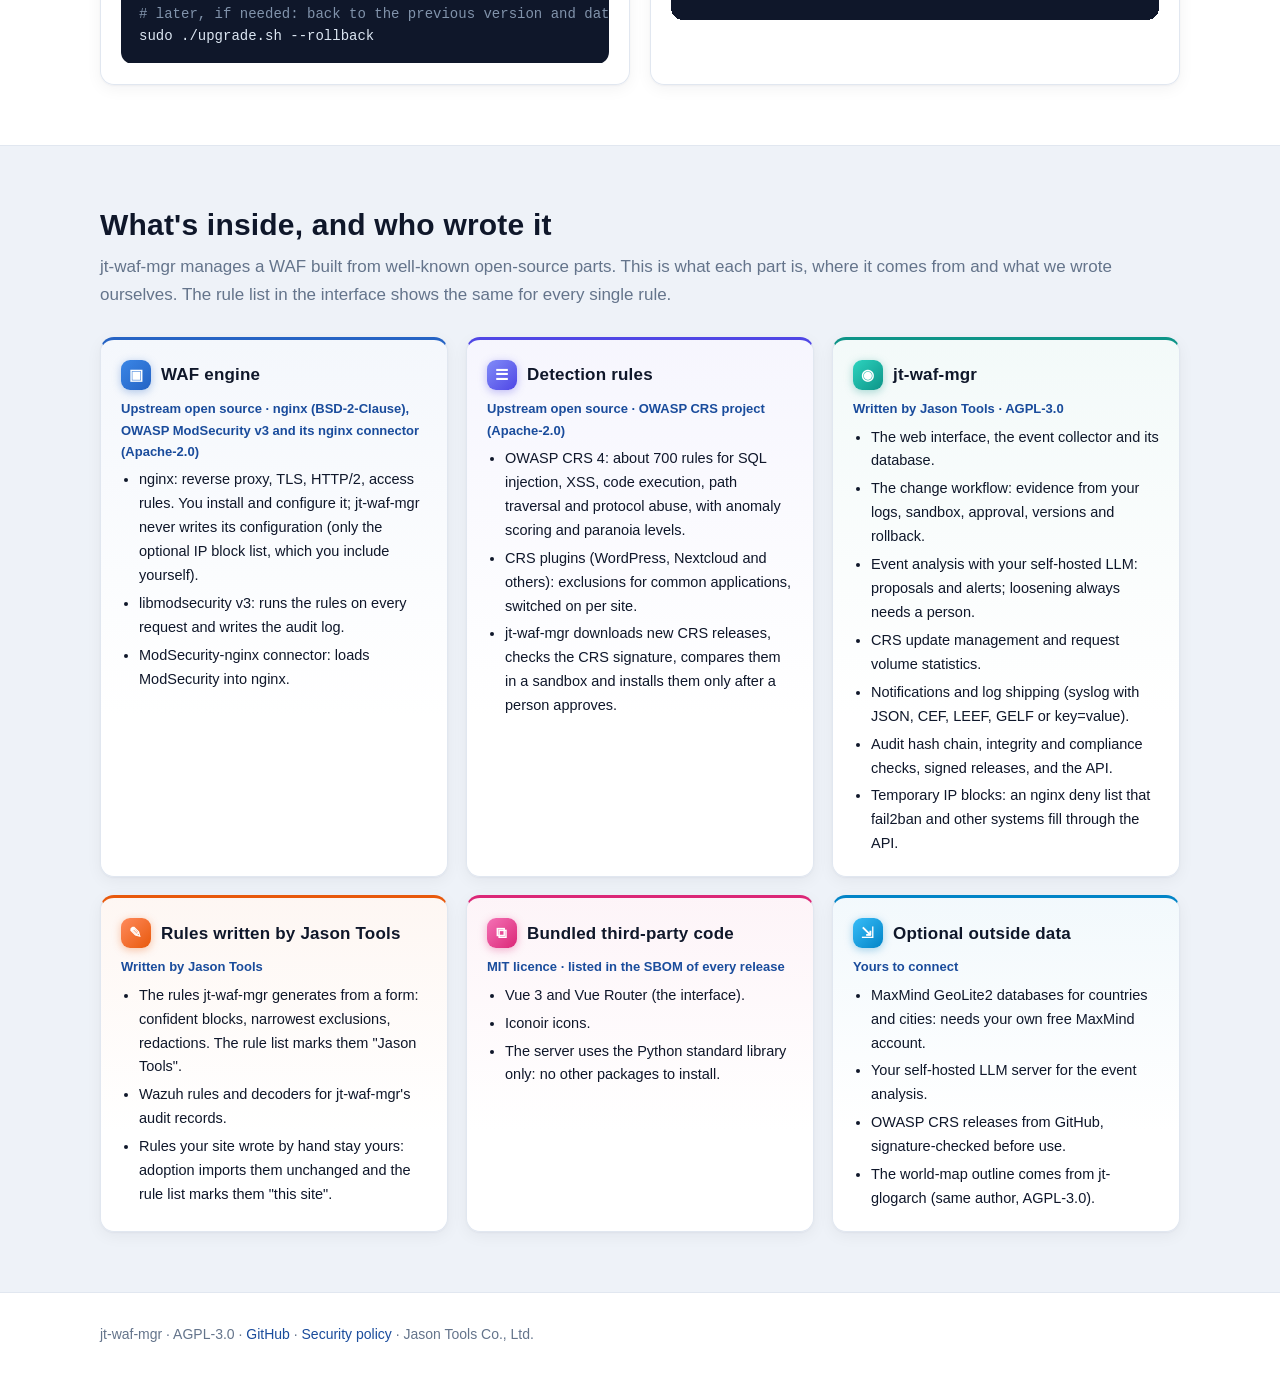
==== commit 341a9ae0: "jt-waf-mgr 0.4.35: periodic WAF review, more system checks, new logo Periodic WAF review every 3 hou" ====
--- a/docs/index.html
+++ b/docs/index.html
@@ -199,7 +199,7 @@
 
 <div class="hero"><div class="wrap">
   <div>
-    <h1>jt-waf-mgr <span class="ver">v0.4.34</span></h1>
+    <h1>jt-waf-mgr <span class="ver">v0.4.35</span></h1>
     <p class="lead" data-t="lead"></p>
     <div class="btns">
       <a class="btn primary" href="https://github.com/jasoncheng7115/jt-waf-mgr">GitHub</a>
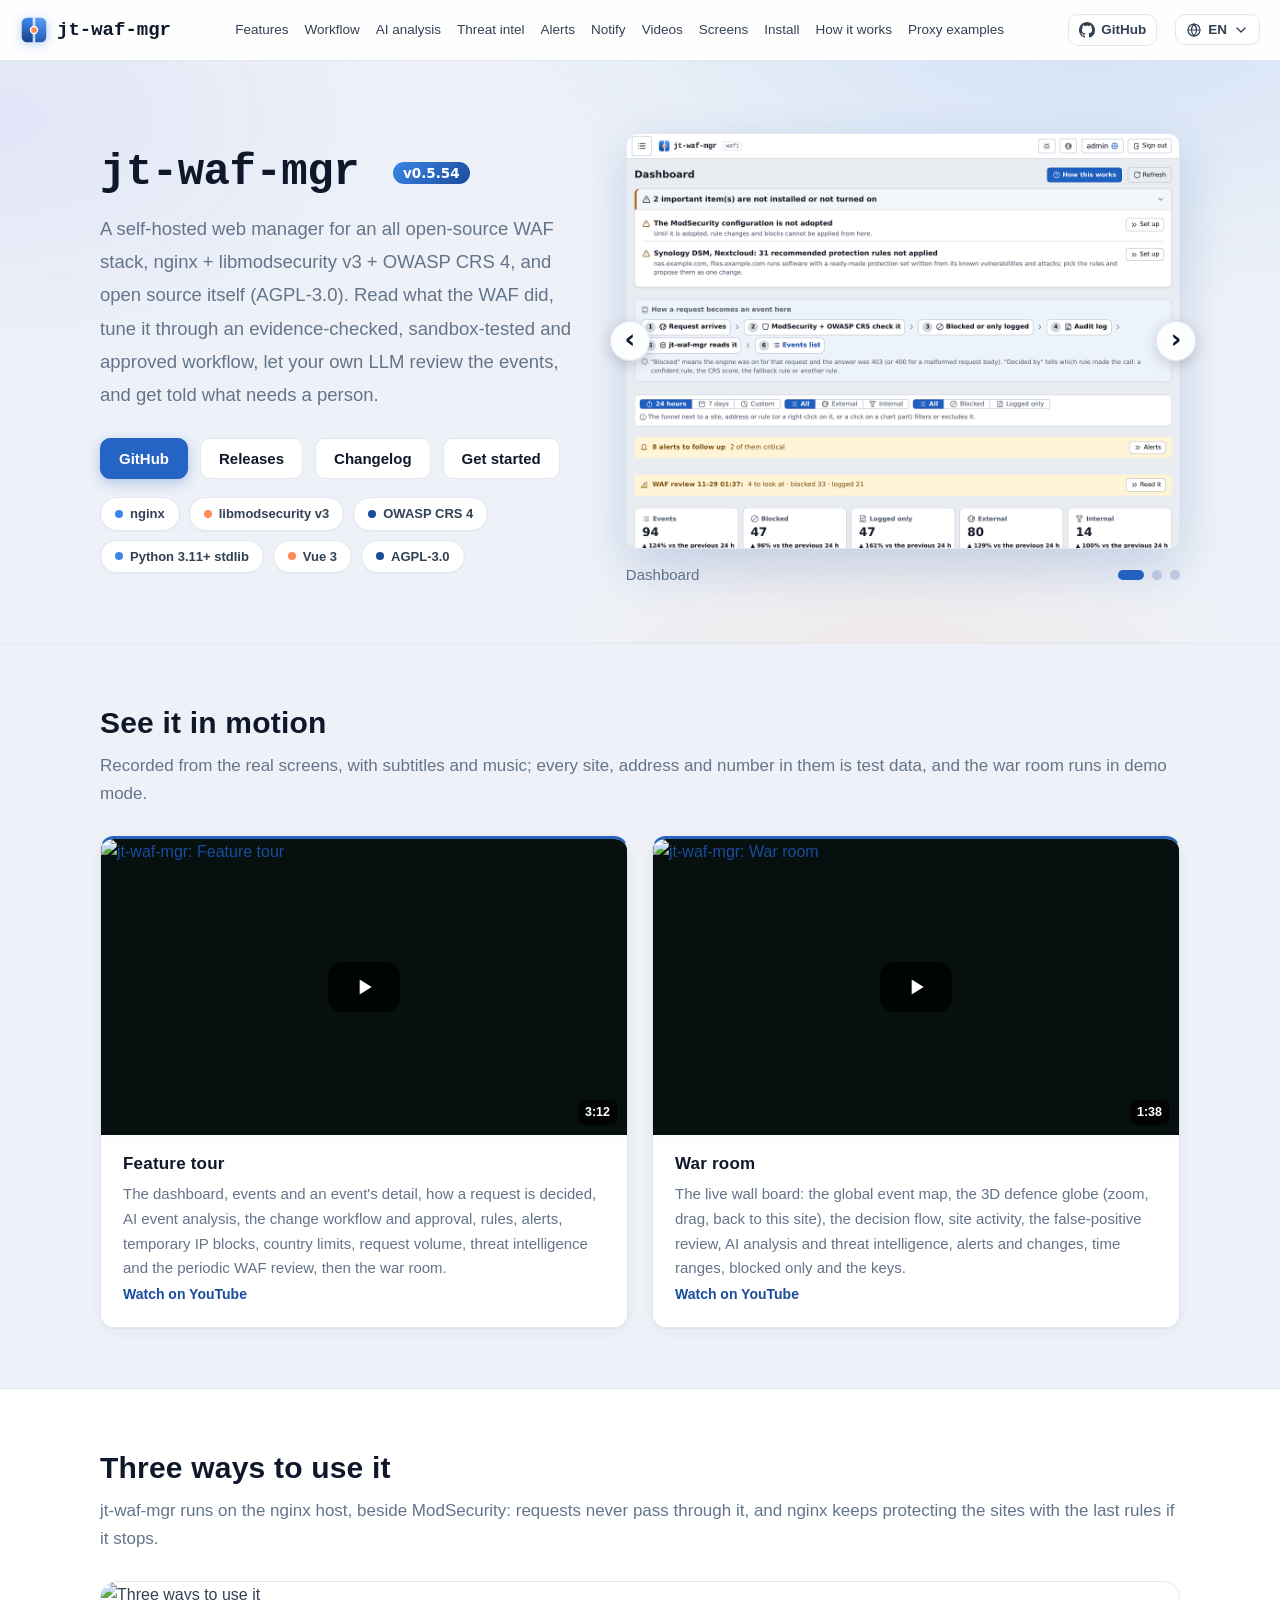
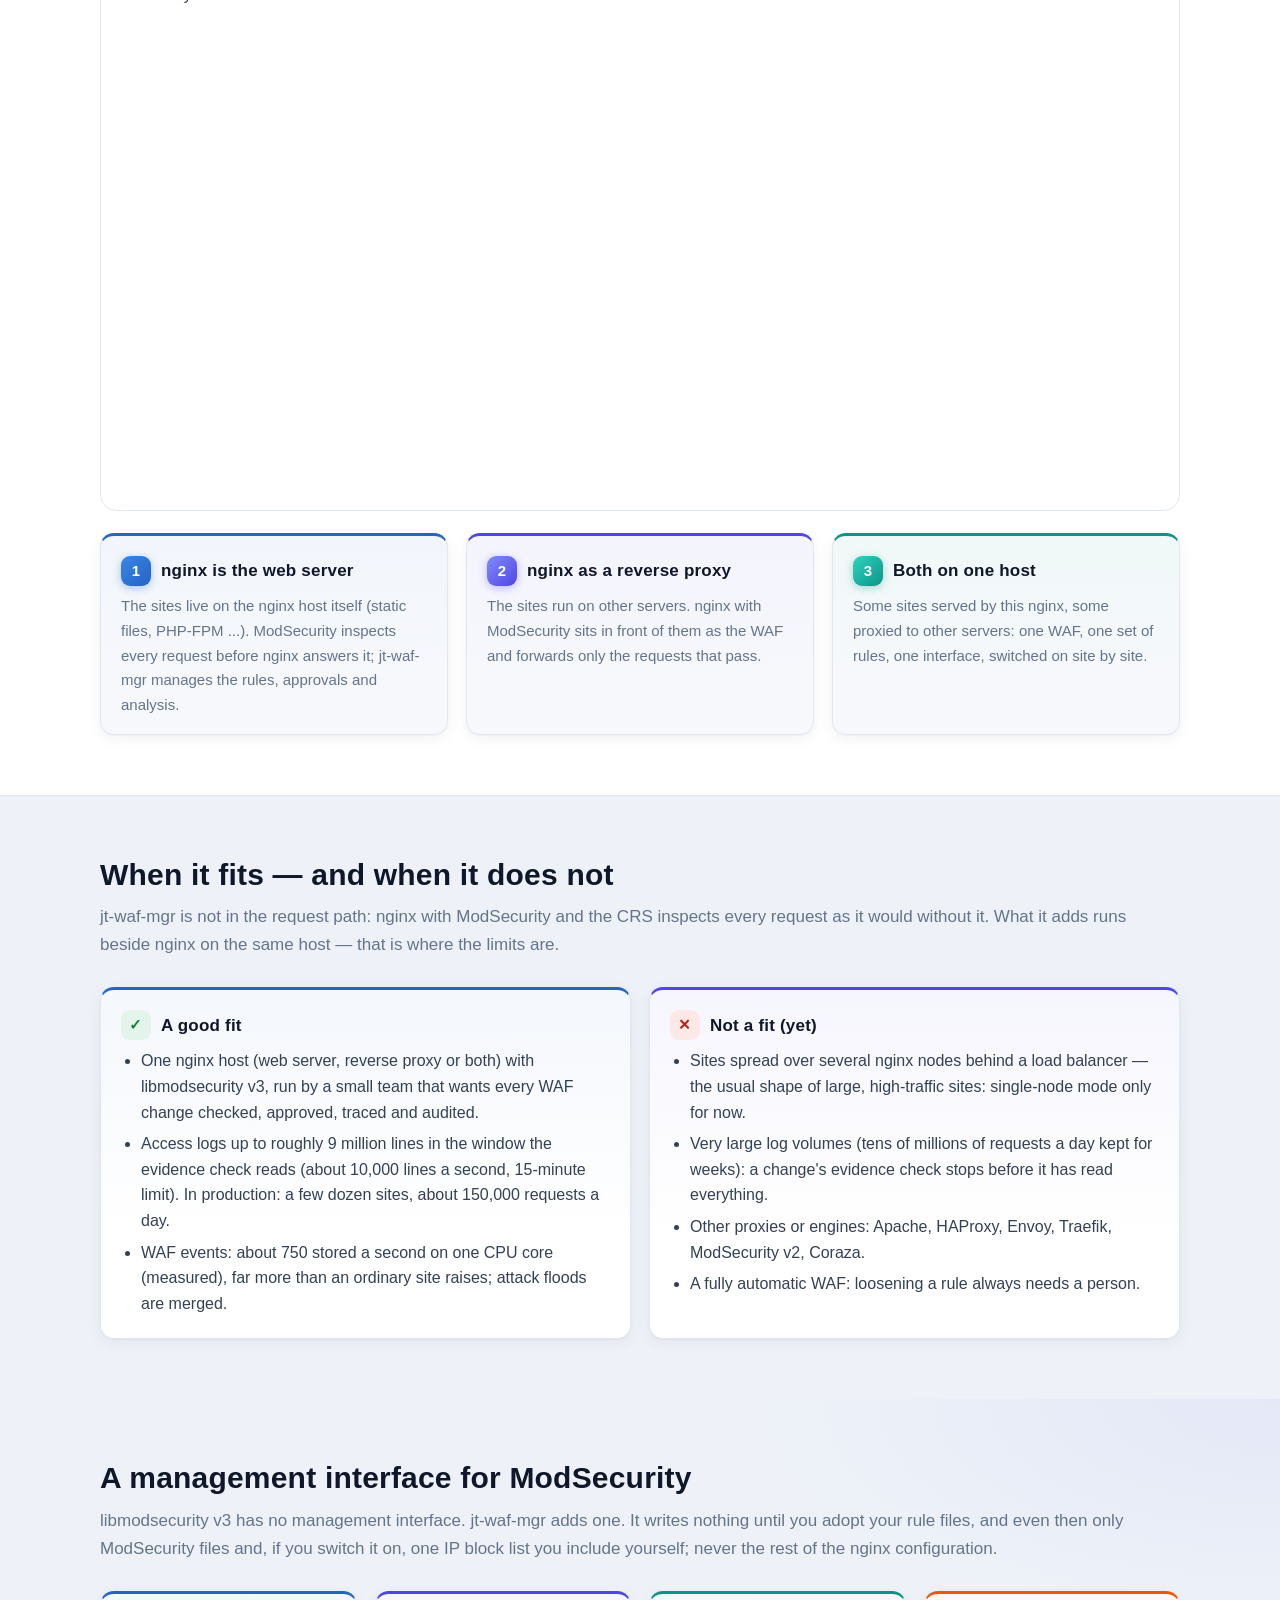
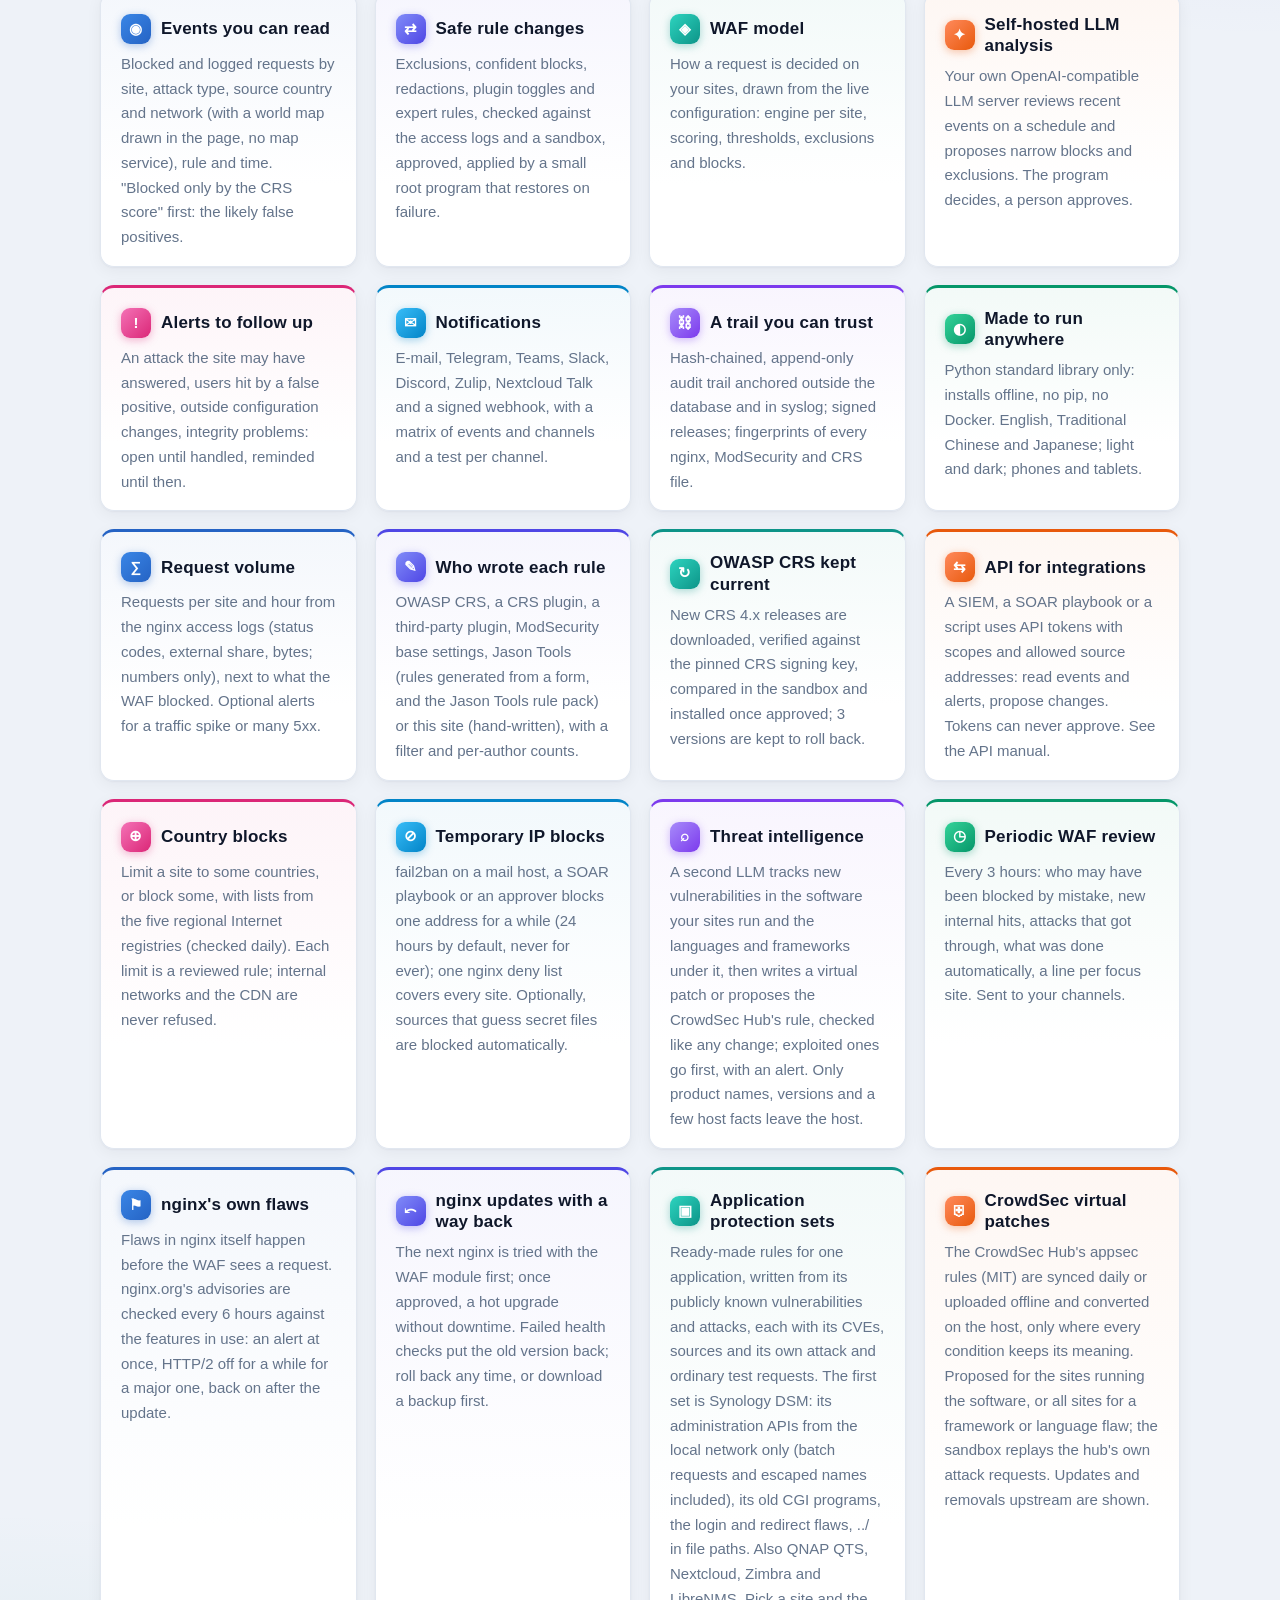
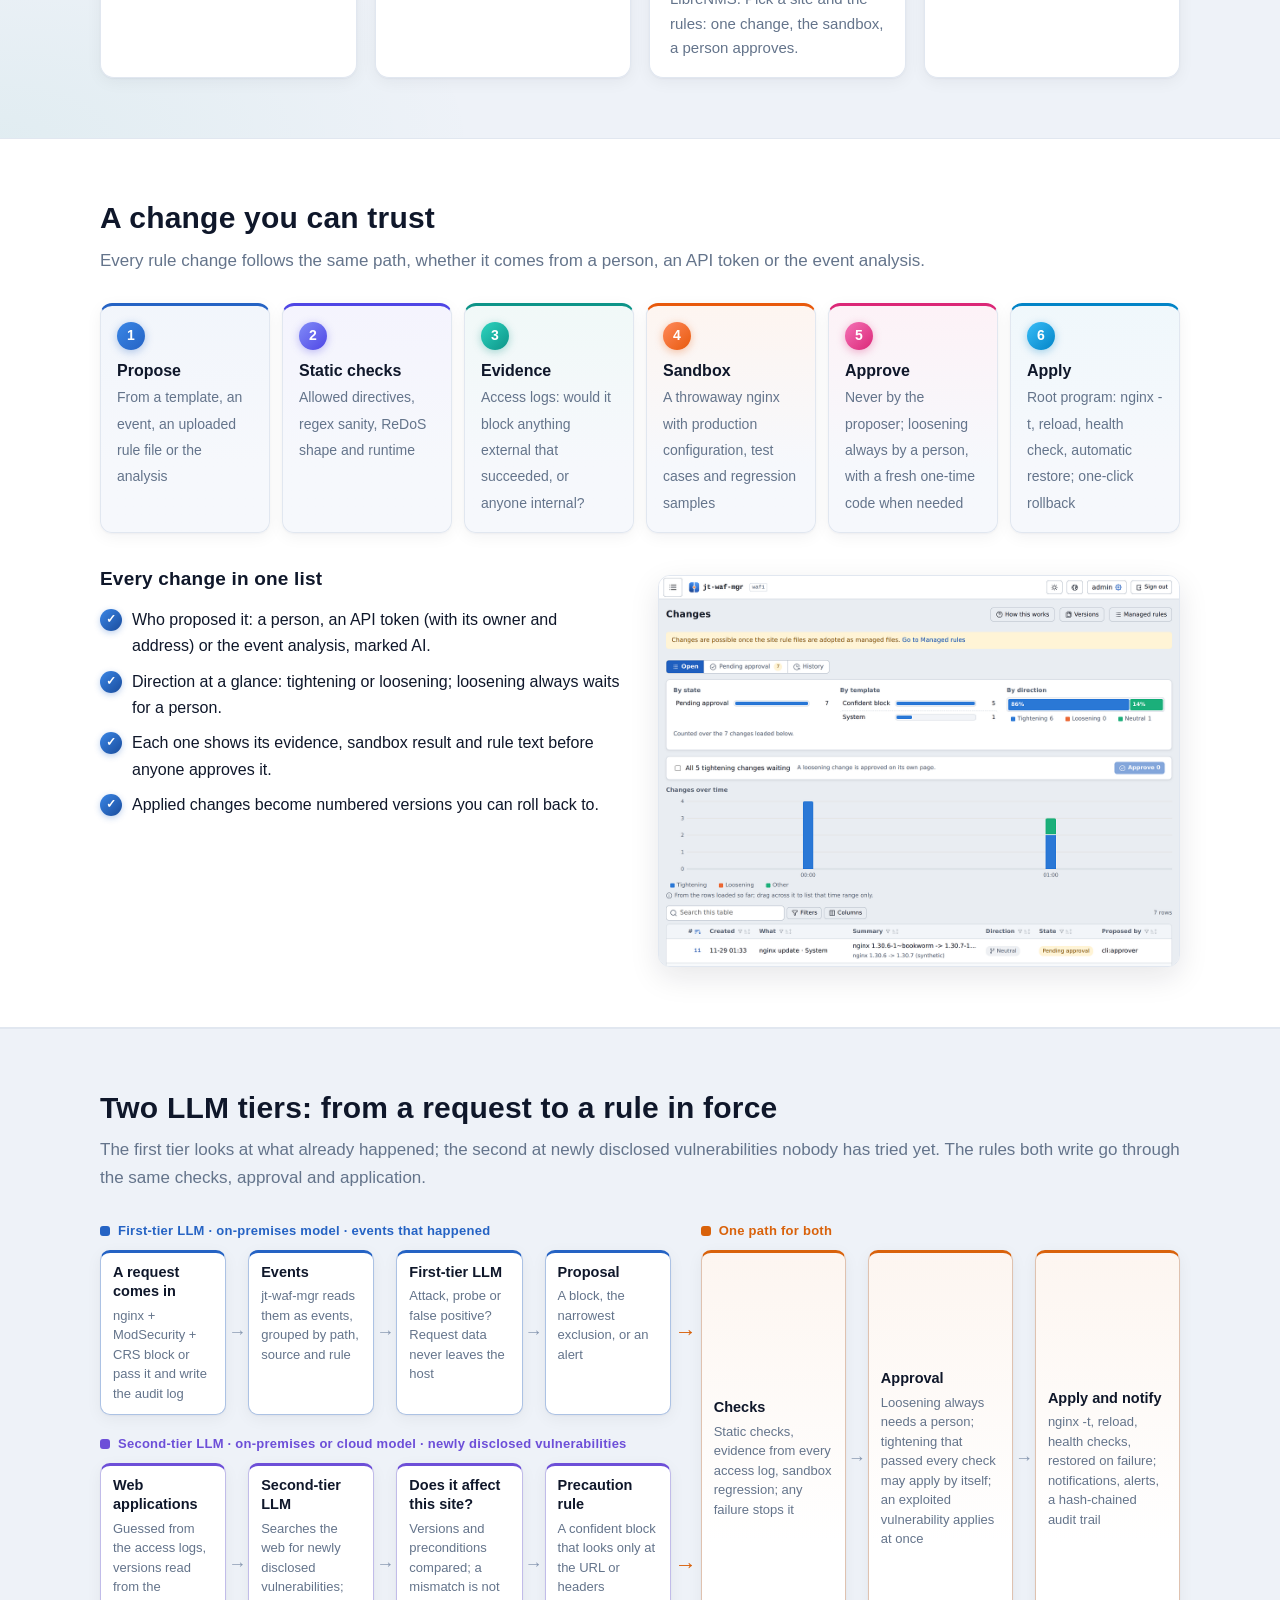
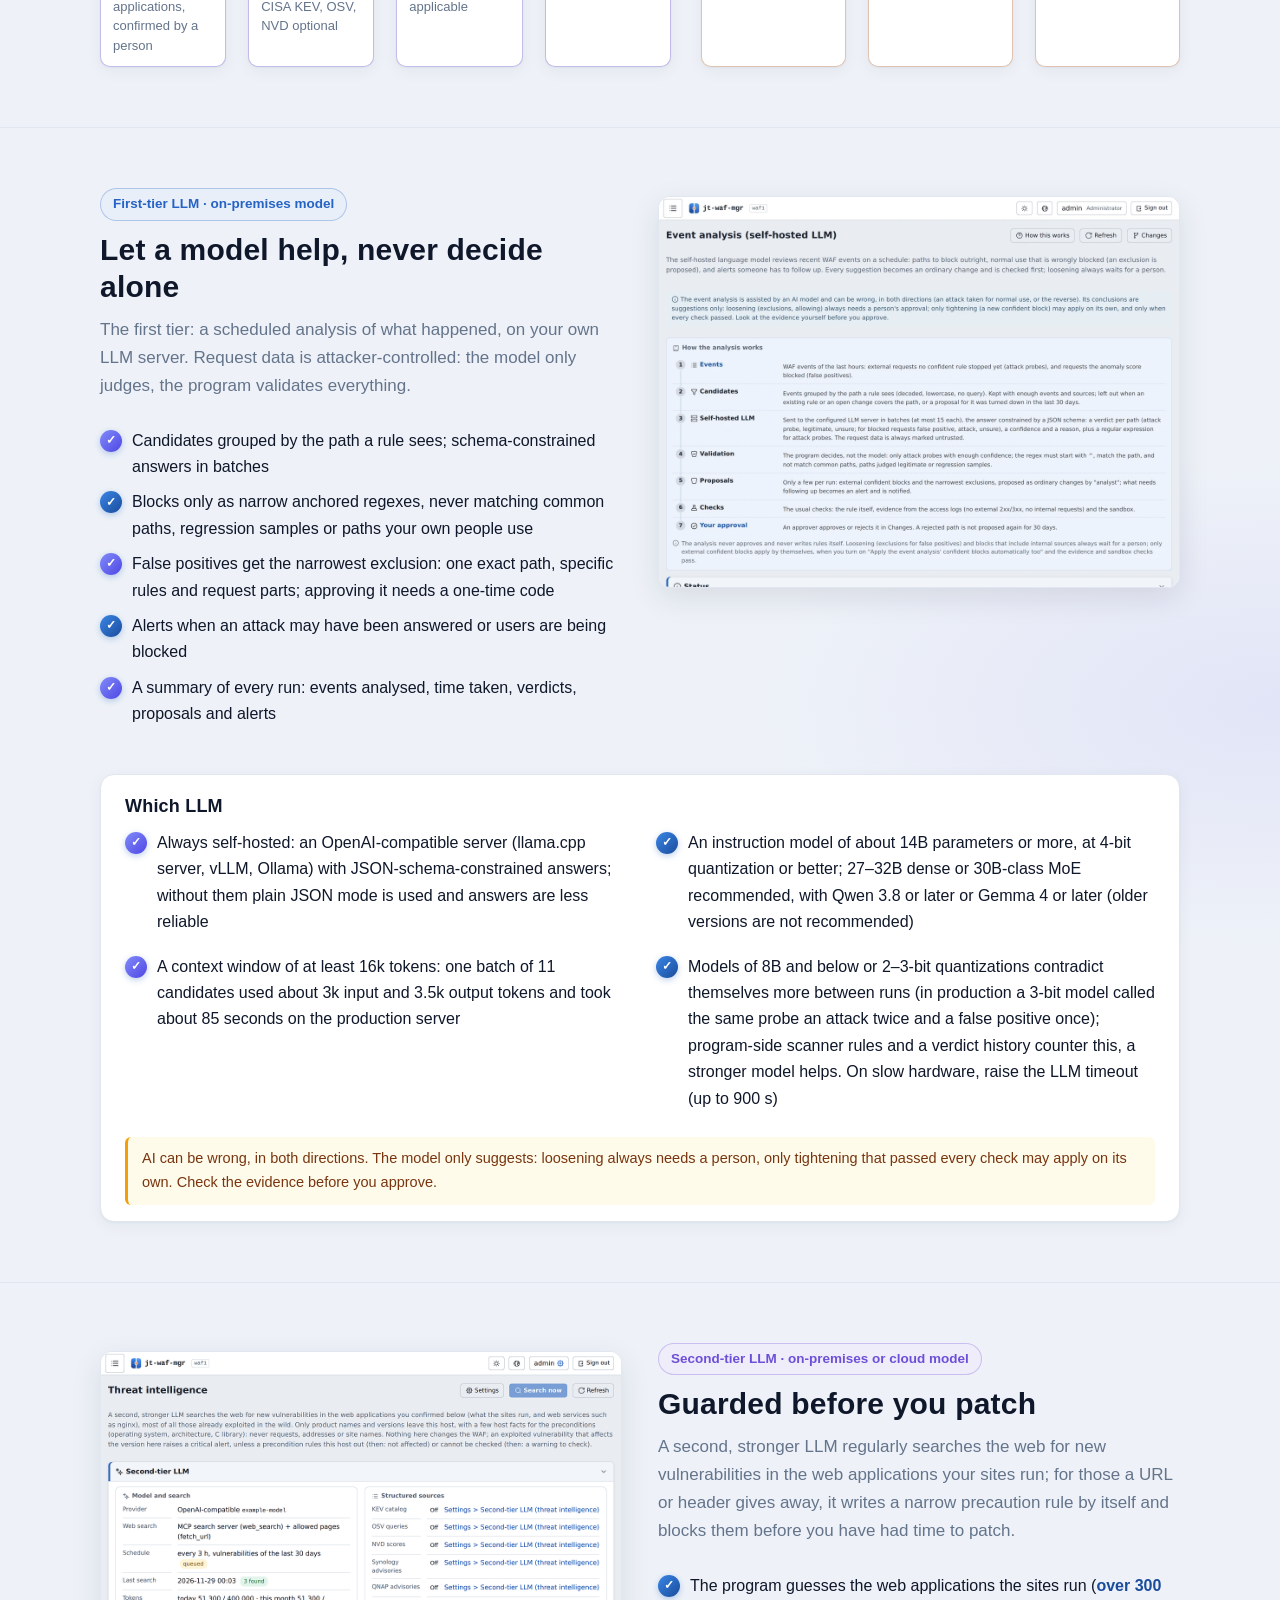
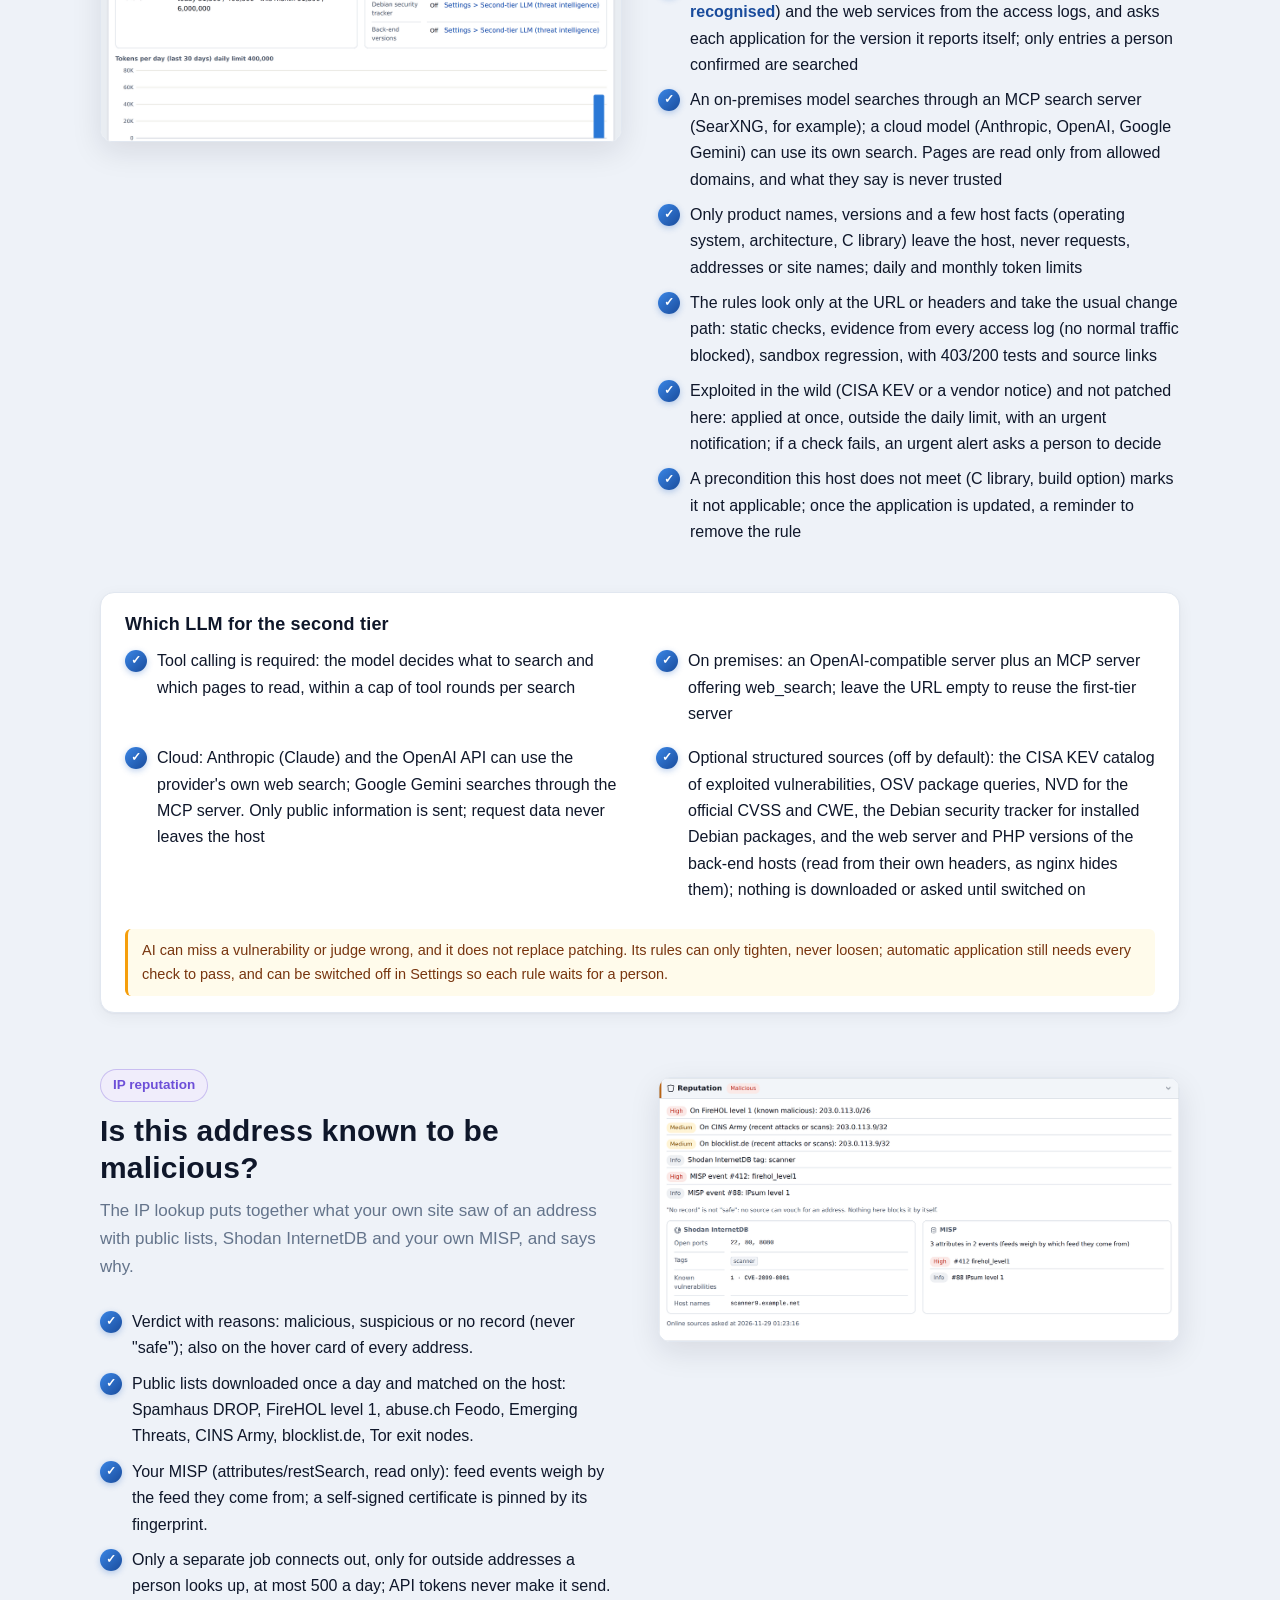
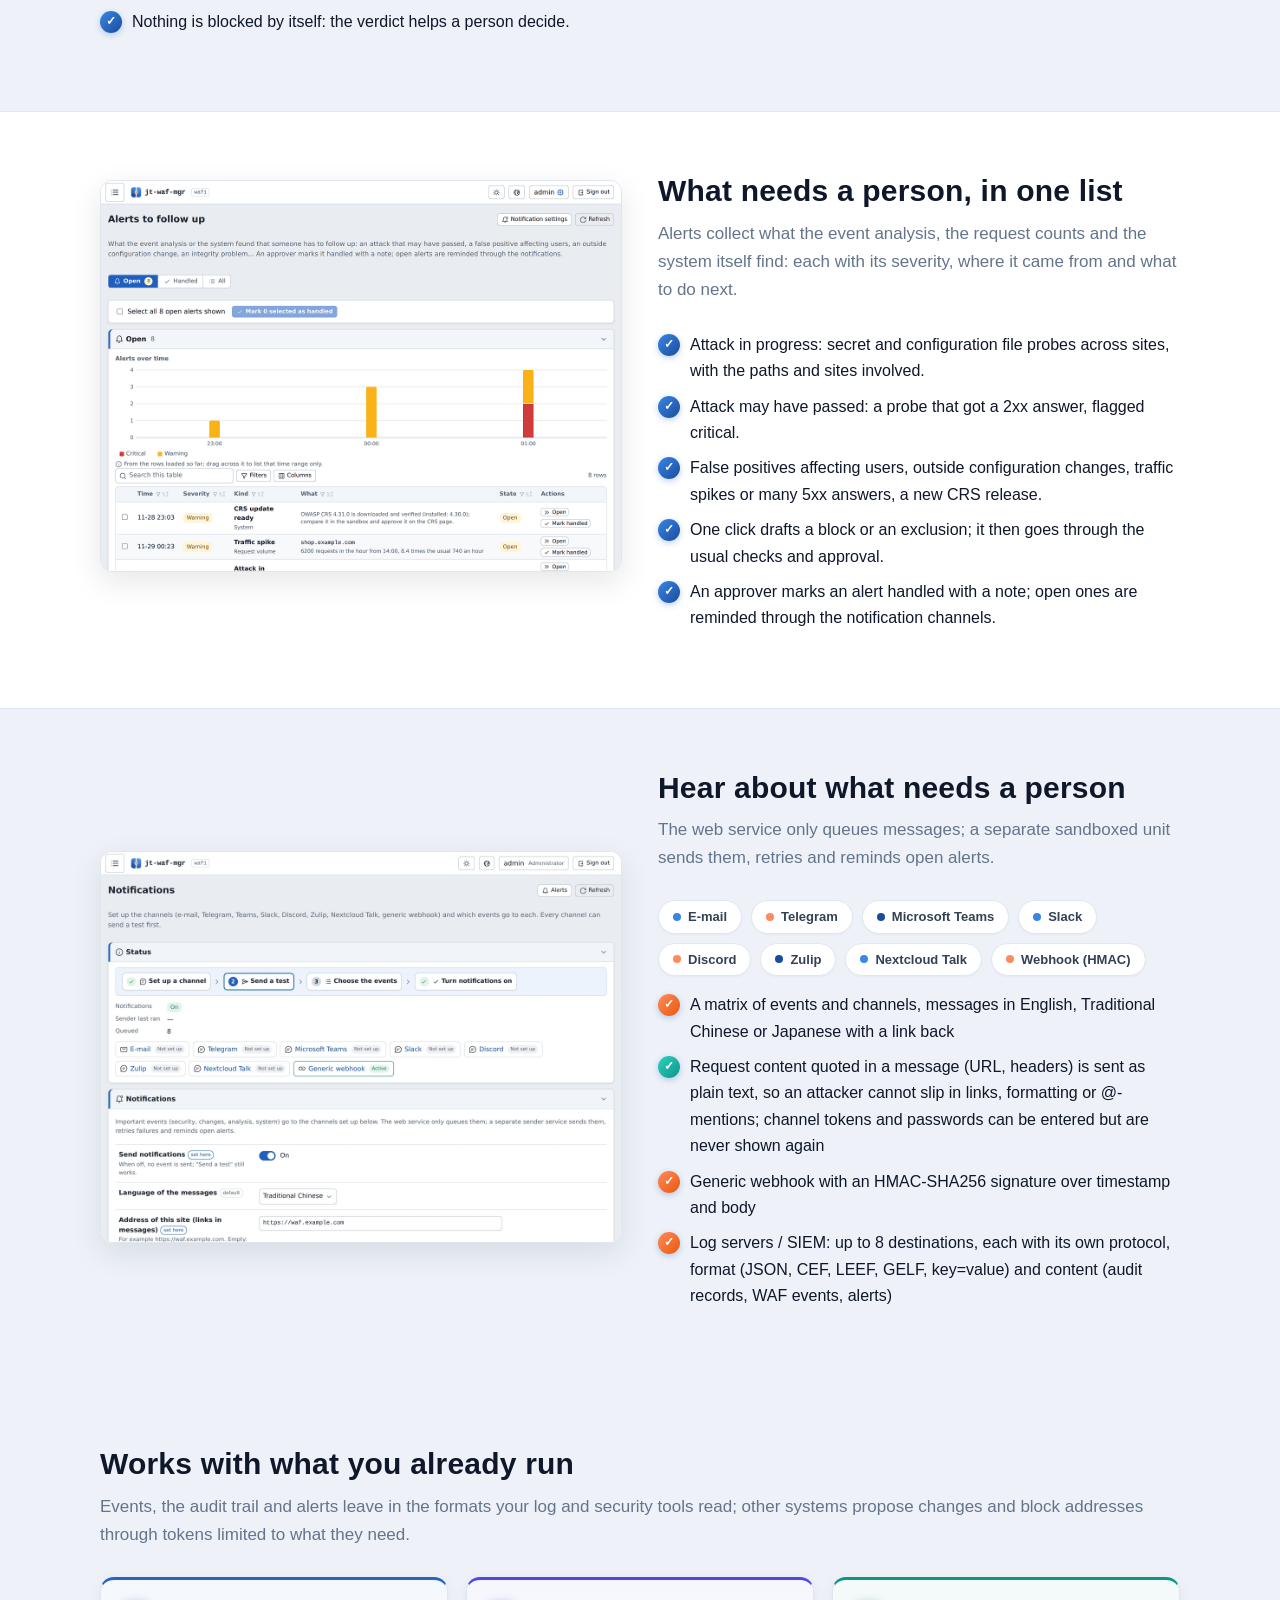
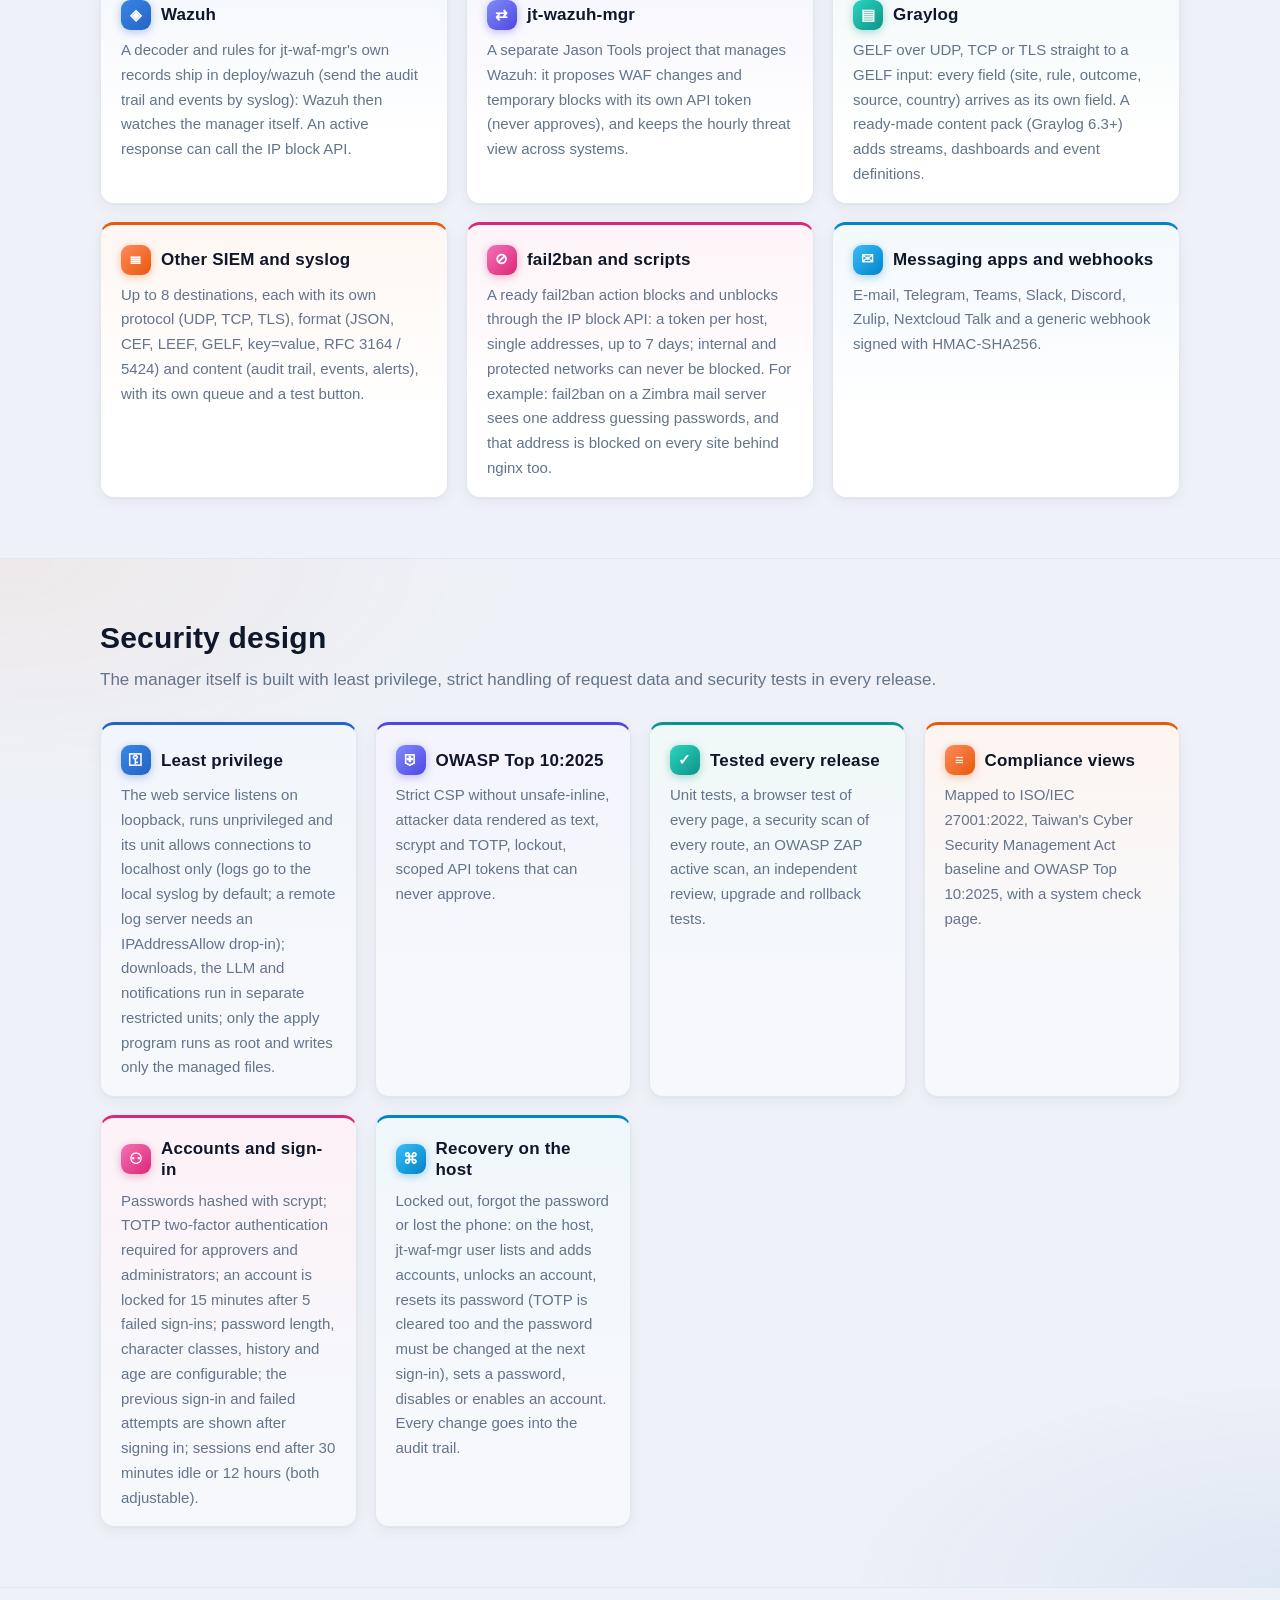
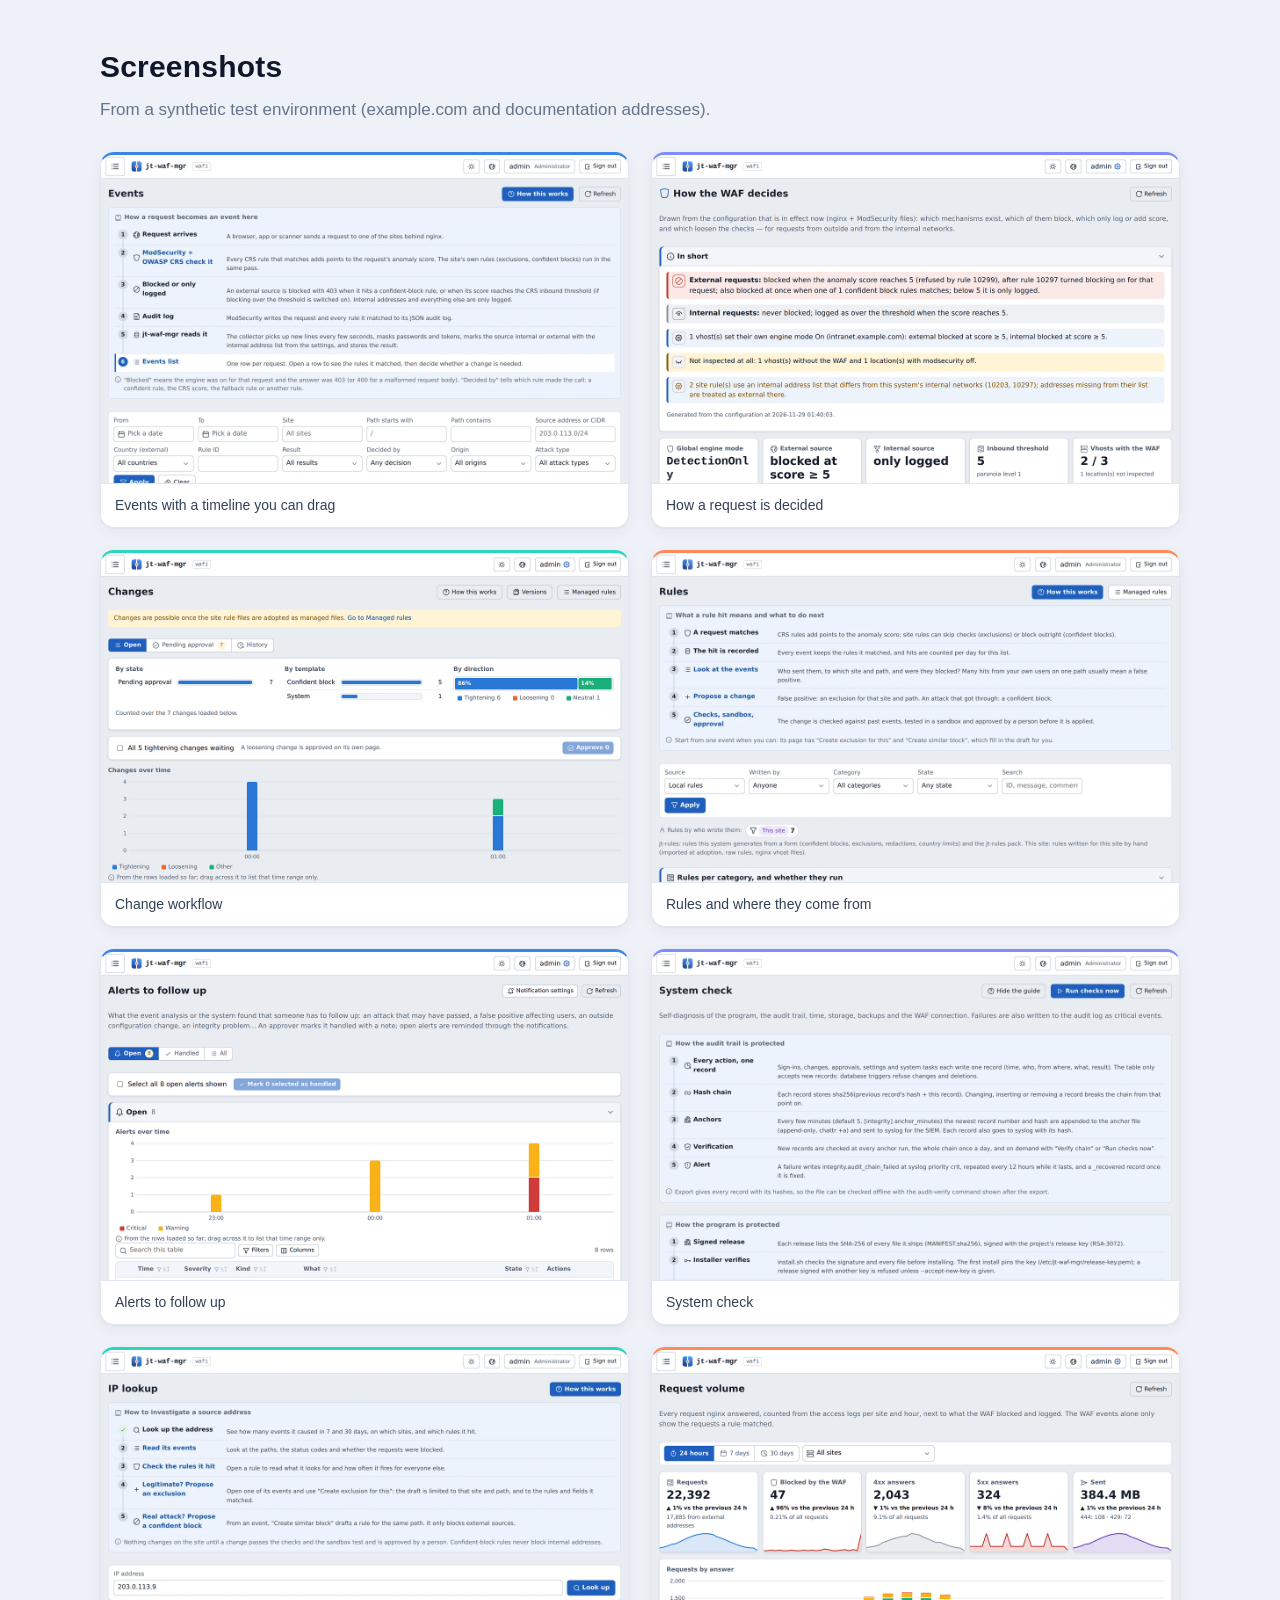
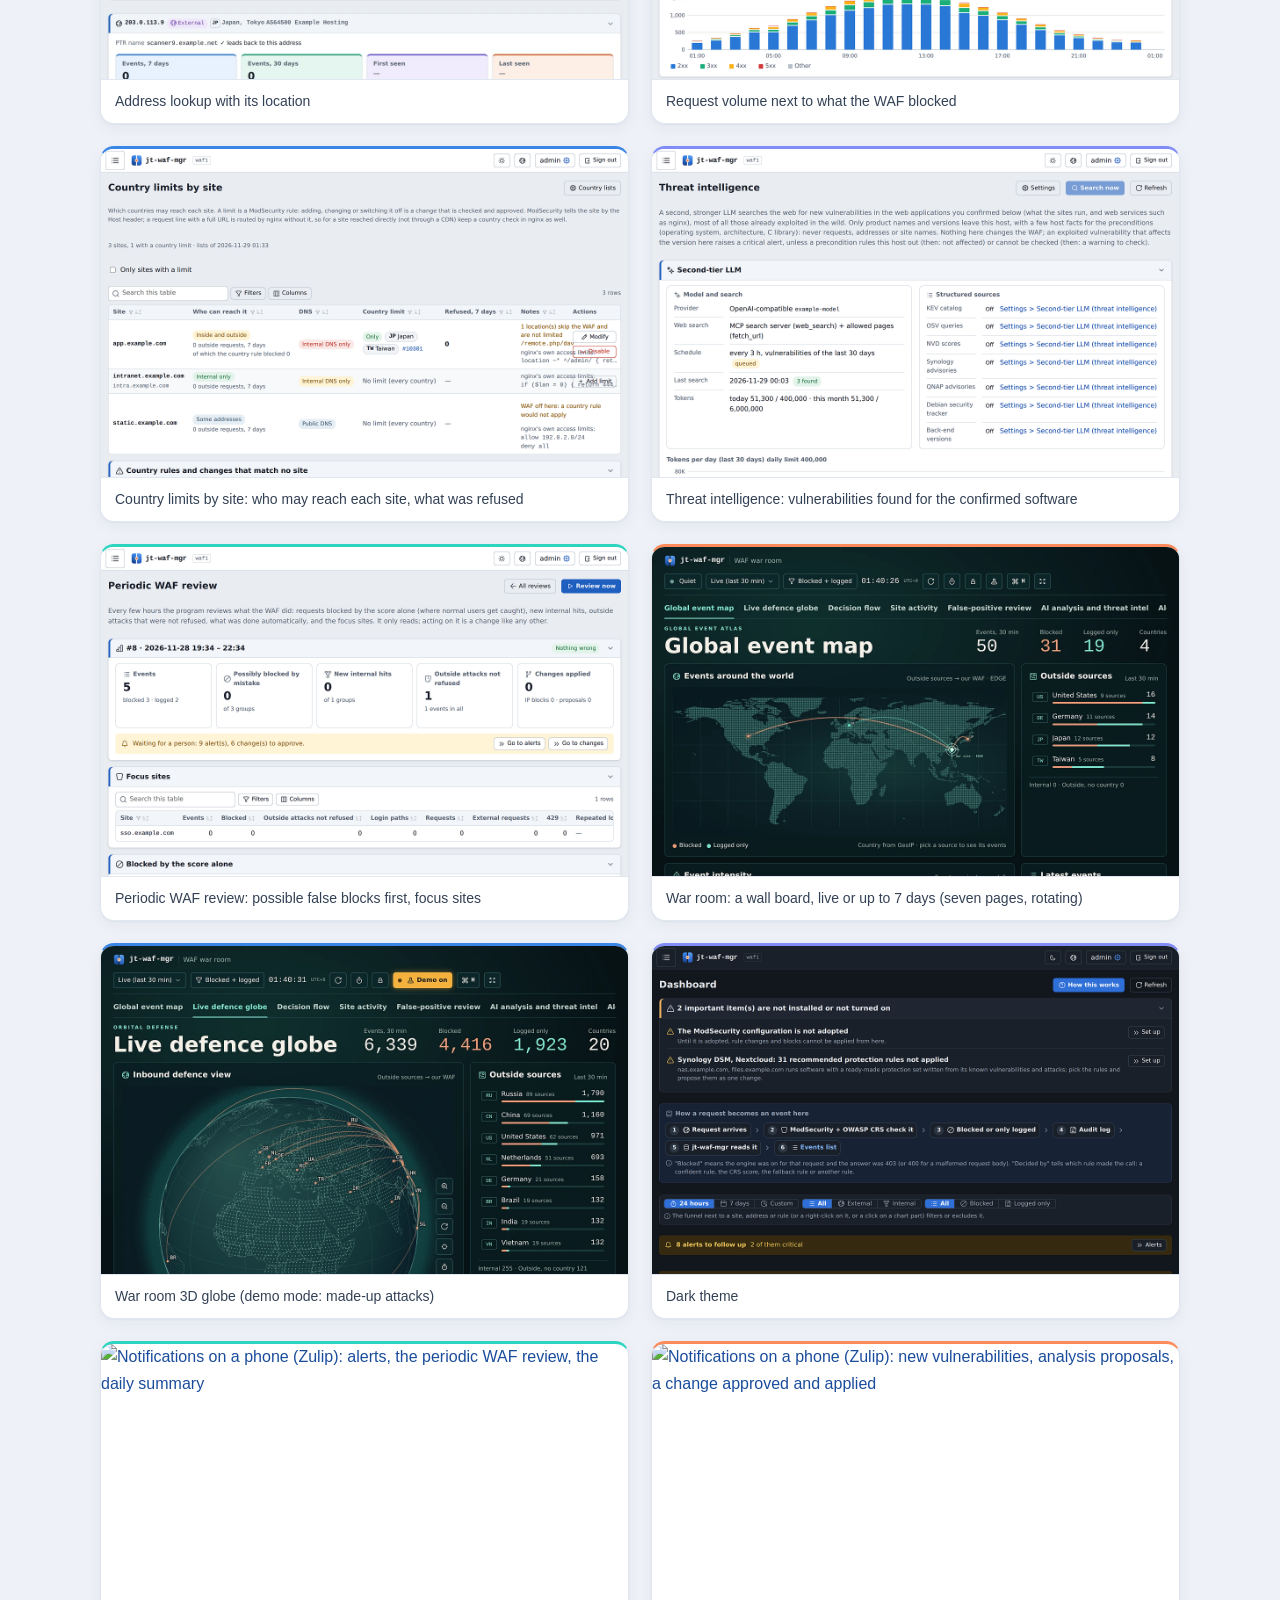
==== commit f666366d: "jt-waf-mgr 0.5.54 - "default" model in Settings: the event analysis, single-event AI analysis   and " ====
--- a/docs/index.html
+++ b/docs/index.html
@@ -5,6 +5,18 @@
 <meta name="viewport" content="width=device-width, initial-scale=1">
 <title>jt-waf-mgr — web manager for nginx + ModSecurity + OWASP CRS</title>
 <meta name="description" content="Self-hosted web manager for nginx + libmodsecurity v3 + OWASP CRS 4: events, evidence-checked and sandboxed rule changes with approval, self-hosted LLM analysis, alerts and notifications, hash-chained audit trail.">
+<meta property="og:type" content="website">
+<meta property="og:site_name" content="jt-waf-mgr">
+<meta property="og:url" content="https://jasoncheng7115.github.io/jt-waf-mgr/">
+<meta property="og:title" content="jt-waf-mgr：全開源架構的 WAF 網頁管理工具">
+<meta property="og:description" content="全開源架構的 WAF 網頁管理工具：搭配自架 nginx + ModSecurity + OWASP CRS，事件分析、經證據檢查與沙箱測試的規則變更、地端 LLM 分析與威脅情報。Open-source web manager for nginx + ModSecurity + OWASP CRS.">
+<meta property="og:image" content="https://jasoncheng7115.github.io/jt-waf-mgr/brand/og-card.png">
+<meta property="og:image:type" content="image/png">
+<meta property="og:image:width" content="1200">
+<meta property="og:image:height" content="630">
+<meta property="og:image:alt" content="jt-waf-mgr：全開源架構的 WAF 網頁管理工具">
+<meta name="twitter:card" content="summary_large_image">
+<meta name="twitter:image" content="https://jasoncheng7115.github.io/jt-waf-mgr/brand/og-card.png">
 <link rel="icon" href="favicon.svg" type="image/svg+xml">
 <style>
 /* Light page in the style of the jt-* project pages; the main colour is the logo's (shield blue #3a86e6 -> #1a4c9c, orange dot #ff8a5c). */
@@ -26,7 +38,8 @@
 .brand:hover { text-decoration: none; }
 .brand img { width: 28px; height: 28px; filter: drop-shadow(0 2px 6px rgba(37, 99, 196, .35)); }
 header.top .wrap { max-width: 1320px; }
-nav.links { display: flex; gap: 2px; flex: 1; min-width: 0; overflow-x: auto; white-space: nowrap; }
+nav.links { display: flex; gap: 2px; flex: 1; min-width: 0; overflow-x: auto; white-space: nowrap; scrollbar-width: none; }
+nav.links::-webkit-scrollbar { display: none; }
 /* the links in the middle of the bar (logo and name stay left, language right); auto margins, unlike justify-content:
    center, never cut off the first links when a narrow screen scrolls the row */
 nav.links > a:first-child { margin-left: auto; }
@@ -35,6 +48,8 @@
 nav.links a:hover { color: var(--blue); background: #eef4fd; text-decoration: none; }
 @media (max-width: 1360px) { nav.links a { padding: 6px 7px; font-size: 13.5px; } }
 @media (max-width: 1140px) { nav.links a { padding: 5px 5px; font-size: 12.5px; } }
+/* a narrower bar: the less used links go first (the page still has the sections) */
+@media (max-width: 1280px) { nav.links a.opt { display: none; } }
 .gh-btn { display: inline-flex; align-items: center; gap: 6px; flex: none; border: 1px solid var(--border); background: #fff; color: var(--text); border-radius: 10px; padding: 6px 10px; font-size: 13.5px; font-weight: 600; line-height: 1.3; white-space: nowrap; }
 .gh-btn:hover { border-color: var(--blue); color: var(--blue); text-decoration: none; }
 .gh-btn svg { width: 16px; height: 16px; }
@@ -67,13 +82,83 @@
 /* screenshots are full pages (several thousand px tall): show the top part, click for the whole page */
 a.shotlink { display: block; }
 img.shot { display: block; width: 100%; aspect-ratio: 4 / 3; object-fit: cover; object-position: top; border-radius: 12px; border: 1px solid var(--border); background: #fff; box-shadow: 0 10px 30px rgba(15, 23, 42, .10); }
+img.shot.whole { aspect-ratio: auto; object-fit: contain; }   /* a shot much wider than 4:3 (IP intelligence): never crop its sides */
 .hero img.shot { box-shadow: 0 18px 50px rgba(26, 76, 156, .20); }
+.car { min-width: 0; }
+.car-track { position: relative; display: grid; }
+.car-slide { grid-area: 1 / 1; opacity: 0; visibility: hidden; transition: opacity .6s ease, visibility 0s linear .6s; }
+.car-slide.on { opacity: 1; visibility: visible; transition: opacity .6s ease; }
+.car-btn { position: absolute; top: 50%; transform: translateY(-50%); z-index: 2; width: 40px; height: 40px; border-radius: 50%; border: 1px solid var(--border);
+  background: rgba(255, 255, 255, .92); color: var(--ink); font: 600 26px/1 system-ui; cursor: pointer; box-shadow: 0 4px 14px rgba(15, 23, 42, .18); display: flex; align-items: center; justify-content: center; padding: 0 0 3px; }
+.car-btn:hover, .car-btn:focus-visible { border-color: var(--blue); color: var(--blue); }
+.car-btn.prev { left: -16px; } .car-btn.next { right: -16px; }
+.car-foot { display: flex; align-items: center; justify-content: space-between; gap: 12px; margin-top: 14px; }
+.car-cap { color: var(--muted); font-size: 15px; }
+.car-dots { display: flex; gap: 8px; }
+.car-dots button { width: 10px; height: 10px; border-radius: 50%; border: 0; padding: 0; background: #c3cfe2; cursor: pointer; }
+.car-dots button[aria-current="true"] { background: var(--blue); width: 26px; border-radius: 6px; }
+@media (max-width: 860px) { .car-btn.prev { left: 6px; } .car-btn.next { right: 6px; } }
+@media (prefers-reduced-motion: reduce) { .car-slide, .car-slide.on { transition: none; } }
+/* which LLM tier a section is about */
+.tier-tag { display: inline-flex; align-items: center; gap: 8px; margin: 0 0 10px; padding: 4px 12px; border-radius: 999px; font-size: 13.5px; font-weight: 700;
+  color: var(--c); background: color-mix(in srgb, var(--c) 10%, #fff); border: 1px solid color-mix(in srgb, var(--c) 30%, transparent); }
+.tier-tag.l1 { --c: #2563c4; } .tier-tag.l2 { --c: #6d4fd8; }
+a.guess-link { font-weight: 600; }
+/* the two-tier flow: two lanes left to right, both into one checked path */
+section#layers { border-top: 1px solid var(--border); }
+.pf { display: grid; align-items: stretch; row-gap: 8px;
+  grid-template-columns: minmax(0, 1fr) 22px minmax(0, 1fr) 22px minmax(0, 1fr) 22px minmax(0, 1fr) 30px minmax(0, 1.15fr) 22px minmax(0, 1.15fr) 22px minmax(0, 1.15fr); }
+.pf .r1 { grid-row: 1; grid-column: 1 / 8; } .pf .r2 { grid-row: 2; } .pf .r3 { grid-row: 3; grid-column: 1 / 8; margin-top: 10px; } .pf .r4 { grid-row: 4; }
+.pf .rc { grid-row: 1; grid-column: 9 / 14; }
+.pf .c1 { grid-row: 2 / 5; grid-column: 9; } .pf .a1 { grid-row: 2 / 5; grid-column: 10; }
+.pf .c2 { grid-row: 2 / 5; grid-column: 11; } .pf .a2 { grid-row: 2 / 5; grid-column: 12; }
+.pf .c3 { grid-row: 2 / 5; grid-column: 13; }
+.pf-tag { font-size: 13px; font-weight: 700; letter-spacing: .02em; color: var(--c); display: flex; align-items: center; gap: 8px; }
+.pf-tag::before { content: ""; width: 10px; height: 10px; border-radius: 3px; background: var(--c); flex: none; }
+.pf .l1 { --c: #2563c4; } .pf .l2 { --c: #6d4fd8; } .pf .cm { --c: #d9620b; }
+.pf-box { background: #fff; border: 1px solid color-mix(in srgb, var(--c) 28%, var(--border)); border-top: 3px solid var(--c); border-radius: 10px;
+  padding: 10px 12px 11px; box-shadow: var(--shadow); display: flex; flex-direction: column; gap: 4px; min-width: 0; }
+.pf-box b { font-size: 14.5px; color: var(--ink); line-height: 1.35; }
+.pf-box span { font-size: 13px; color: var(--muted); line-height: 1.5; }
+.pf-box.cm { justify-content: center; background: linear-gradient(180deg, color-mix(in srgb, var(--c) 6%, #fff), #fff 70%); }
+.pf-ar { font-style: normal; display: flex; align-items: center; justify-content: center; color: #8a9ab3; font-size: 18px; font-weight: 700; }
+.pf-ar.pf-join { color: #d9620b; font-size: 22px; }
+.pf-ar.pf-m { display: none; }
+@media (max-width: 1000px) {
+  .pf { display: flex; flex-direction: column; gap: 6px; }
+  .pf-ar { transform: rotate(90deg); height: 20px; }
+  .pf-ar.pf-join { display: none; } .pf-ar.pf-m { display: flex; color: #d9620b; }
+  .pf .r3, .pf .rc { margin-top: 12px; }
+}
+/* the intro videos: the picture is a link to YouTube; a click swaps in the player (youtube-nocookie, nothing loaded before) */
+.vids { display: grid; grid-template-columns: repeat(2, 1fr); gap: 24px; }
+@media (max-width: 820px) { .vids { grid-template-columns: 1fr; } }
+.card.vid-card { padding: 0; overflow: hidden; display: flex; flex-direction: column; }
+.vid { position: relative; display: block; aspect-ratio: 16 / 9; background: #05100f; overflow: hidden; }
+.vid img { display: block; width: 100%; height: 100%; object-fit: cover; transition: transform .3s; }
+.vid:hover img { transform: scale(1.02); }
+.vid iframe { position: absolute; inset: 0; width: 100%; height: 100%; border: 0; }
+.vid .play { position: absolute; left: 50%; top: 50%; width: 72px; height: 50px; margin: -25px 0 0 -36px; border-radius: 14px;
+  background: rgba(0, 0, 0, .72); display: flex; align-items: center; justify-content: center; transition: background .15s; }
+.vid:hover .play, .vid:focus-visible .play { background: #e11d2a; }
+.vid:focus-visible { outline: 3px solid var(--blue); outline-offset: -3px; }
+.vid .dur { position: absolute; right: 10px; bottom: 10px; background: rgba(0, 0, 0, .78); color: #fff; font-size: 12.5px; font-weight: 600; padding: 2px 7px; border-radius: 6px; }
+.vid-txt { padding: 18px 22px 20px; }
+.vid-txt h3 { margin: 0 0 8px; font-size: 19px; }
+.vid-txt p { margin: 0 0 10px; color: var(--muted); font-size: 15px; }
+.vid-txt .yt { font-size: 14px; font-weight: 600; }
 section { padding: 60px 0; } section.alt { background: #fff; border-top: 1px solid var(--border); border-bottom: 1px solid var(--border); }
 h2 { font-size: 30px; margin: 0 0 10px; } h2 + p.sub { color: var(--muted); margin: 0 0 28px; font-size: 17px; }
 .grid { display: grid; grid-template-columns: repeat(auto-fit, minmax(250px, 1fr)); gap: 18px; }
+.fit-grid ul { margin: 8px 0 0; padding-left: 20px; }
+.iprep-row { margin-top: 56px; }
+.fit-grid li { margin: 6px 0; line-height: 1.6; }
+.card.fit-yes h3 .ic { background: #e3f4ea; color: #1a7f45; box-shadow: none; }
+.card.fit-no h3 .ic { background: #fde8e8; color: #b42318; box-shadow: none; }
 .card { background: #fff; border: 1px solid var(--border); border-radius: var(--radius); padding: 20px 20px 16px; box-shadow: var(--shadow); transition: .15s; }
 .card:hover { border-color: rgba(37, 99, 196, .35); box-shadow: 0 6px 22px rgba(37, 99, 196, .10); }
 section.alt .card { background: var(--panel-2); }
+.modes-fig { margin: 0 0 22px; } .modes-fig img { display: block; width: 100%; height: auto; border-radius: 16px; border: 1px solid var(--border); }
 .card h3 { margin: 0 0 8px; font-size: 17px; display: flex; gap: 10px; align-items: center; }
 .card h3 .ic { width: 30px; height: 30px; border-radius: 9px; background: linear-gradient(135deg, var(--blue-h), var(--blue-d)); color: #fff; display: inline-flex; align-items: center; justify-content: center; font-size: 15px; flex: none; box-shadow: 0 2px 8px rgba(37, 99, 196, .30); }
 .card p { margin: 0; color: var(--muted); font-size: 15px; }
@@ -111,6 +196,7 @@
 ul.ticks.recgrid { display: grid; grid-template-columns: repeat(2, minmax(0, 1fr)); gap: 0 32px; margin: 0; }
 @media (max-width: 860px) { ul.ticks.recgrid { grid-template-columns: minmax(0, 1fr); } }
 footer { padding: 30px 0 40px; color: var(--muted); font-size: 14px; border-top: 1px solid var(--border); background: #fff; }
+footer p.disc { margin: 14px 0 0; font-size: 12.5px; line-height: 1.7; color: var(--muted); max-width: 980px; }
 @media (max-width: 860px) { .hero .wrap, .two { grid-template-columns: minmax(0, 1fr); } .hero h1 { font-size: 34px; } nav.links { display: none; } }
 /* a palette around the logo blue: every card, step and block gets its own colour (--c, --c2) */
 .grid > .card:nth-child(8n+1), ol.flow li:nth-child(6n+1) { --c: #2563c4; --c2: #3a86e6; }
@@ -178,9 +264,9 @@
 <header class="top"><div class="wrap">
   <a class="brand" href="#"><img src="logo-mark.svg" alt="">jt-waf-mgr</a>
   <nav class="links">
-    <a href="#features" data-t="nav_features"></a><a href="#flow" data-t="nav_flow"></a><a href="#ai" data-t="nav_ai"></a><a href="#alerts" data-t="nav_alerts"></a>
-    <a href="#notify" data-t="nav_notify"></a><a href="#integrate" data-t="nav_integrate"></a><a href="#security" data-t="nav_security"></a><a href="#screens" data-t="nav_screens"></a>
-    <a href="#install" data-t="nav_install"></a><a href="#specs" data-t="nav_specs"></a><a href="how.html" id="how-link" data-t="nav_how"></a>
+    <a href="#features" data-t="nav_features"></a><a href="#flow" data-t="nav_flow"></a><a href="#ai" data-t="nav_ai"></a><a href="#intel" data-t="nav_intel"></a><a href="#alerts" data-t="nav_alerts"></a>
+    <a href="#notify" data-t="nav_notify"></a><a href="#integrate" class="opt" data-t="nav_integrate"></a><a href="#security" class="opt" data-t="nav_security"></a><a href="#videos" data-t="nav_videos"></a><a href="#screens" data-t="nav_screens"></a>
+    <a href="#install" data-t="nav_install"></a><a href="#specs" class="opt" data-t="nav_specs"></a><a href="how.html" id="how-link" data-t="nav_how"></a><a href="proxy.html" id="proxy-link" data-t="nav_proxy"></a>
   </nav>
   <a class="gh-btn" href="https://github.com/jasoncheng7115/jt-waf-mgr" target="_blank" rel="noopener" aria-label="GitHub"><svg viewBox="0 0 16 16" fill="currentColor" aria-hidden="true"><path d="M8 0C3.58 0 0 3.58 0 8c0 3.54 2.29 6.53 5.47 7.59.4.07.55-.17.55-.38 0-.19-.01-.82-.01-1.49-2.01.37-2.53-.49-2.69-.94-.09-.23-.48-.94-.82-1.13-.28-.15-.68-.52-.01-.53.63-.01 1.08.58 1.23.82.72 1.21 1.87.87 2.33.66.07-.52.28-.87.51-1.07-1.78-.2-3.64-.89-3.64-3.95 0-.87.31-1.59.82-2.15-.08-.2-.36-1.02.08-2.12 0 0 .67-.21 2.2.82.64-.18 1.32-.27 2-.27.68 0 1.36.09 2 .27 1.53-1.04 2.2-.82 2.2-.82.44 1.1.16 1.92.08 2.12.51.56.82 1.27.82 2.15 0 3.07-1.87 3.75-3.65 3.95.29.25.54.73.54 1.48 0 1.07-.01 1.93-.01 2.2 0 .21.15.46.55.38A8.013 8.013 0 0016 8c0-4.42-3.58-8-8-8z"/></svg><span>GitHub</span></a>
   <div class="lang">
@@ -199,18 +285,65 @@
 
 <div class="hero"><div class="wrap">
   <div>
-    <h1>jt-waf-mgr <span class="ver">v0.4.35</span></h1>
+    <h1>jt-waf-mgr <span class="ver">v0.5.54</span></h1>
     <p class="lead" data-t="lead"></p>
     <div class="btns">
       <a class="btn primary" href="https://github.com/jasoncheng7115/jt-waf-mgr">GitHub</a>
       <a class="btn" href="https://github.com/jasoncheng7115/jt-waf-mgr/releases" data-t="releases"></a>
+      <a class="btn" id="cl-btn" href="https://github.com/jasoncheng7115/jt-waf-mgr/blob/main/CHANGELOG.md" data-t="changelog"></a>
       <a class="btn" href="#install" data-t="get_started"></a>
     </div>
     <div class="chips"><span class="chip">nginx</span><span class="chip">libmodsecurity v3</span><span class="chip">OWASP CRS 4</span>
       <span class="chip">Python 3.11+ stdlib</span><span class="chip">Vue 3</span><span class="chip">AGPL-3.0</span></div>
   </div>
-  <a class="shotlink" href="shots/en/overview.png" data-shot="overview"><img class="shot" src="shots/en/thumb/overview.webp" alt=""></a>
+  <!-- the hero: three screens in turn (every 6 s; paused under the pointer or focus, and when motion is reduced);
+       arrows, dots and the arrow keys switch by hand -->
+  <div class="car" id="car">
+    <div class="car-track">
+      <a class="shotlink car-slide on" href="shots/en/overview.png" data-shot="overview" data-cap="car_overview"><img class="shot" src="shots/en/thumb/overview.webp" alt=""></a>
+      <a class="shotlink car-slide" href="shots/en/warroom.png" data-shot="warroom" data-cap="car_warroom" aria-hidden="true" tabindex="-1"><img class="shot" src="shots/en/thumb/warroom.webp" alt=""></a>
+      <a class="shotlink car-slide" href="shots/en/traffic.png" data-shot="traffic" data-cap="car_traffic" aria-hidden="true" tabindex="-1"><img class="shot" src="shots/en/thumb/traffic.webp" alt=""></a>
+      <button type="button" class="car-btn prev" id="car-prev" data-ta="car_prev">&#8249;</button>
+      <button type="button" class="car-btn next" id="car-next" data-ta="car_next">&#8250;</button>
+    </div>
+    <div class="car-foot"><span class="car-cap" id="car-cap"></span>
+      <span class="car-dots"><button type="button" data-i="0" data-ta="car_overview" aria-current="true"></button><button type="button" data-i="1" data-ta="car_warroom"></button><button type="button" data-i="2" data-ta="car_traffic"></button></span></div>
+  </div>
 </div></div>
+
+<section id="videos"><div class="wrap">
+  <h2 data-t="vid_h"></h2><p class="sub" data-t="vid_sub"></p>
+  <div class="vids">
+    <div class="card vid-card">
+      <a class="vid" href="https://www.youtube.com/watch?v=0UiSY0ZQ2Ag" data-yt="0UiSY0ZQ2Ag" data-yt-zh="Hk683fKNxJs" data-yt-en="0UiSY0ZQ2Ag" data-v="full" data-cap="vid_full_h" target="_blank" rel="noopener"><img src="shots/video/full-en.webp" width="960" height="540" loading="lazy" alt=""><span class="play" aria-hidden="true"><svg width="26" height="26" viewBox="0 0 24 24" fill="#fff"><path d="M8 5v14l11-7z"/></svg></span><span class="dur">3:12</span></a>
+      <div class="vid-txt"><h3 data-t="vid_full_h"></h3><p data-t="vid_full"></p><a class="yt" href="https://www.youtube.com/watch?v=0UiSY0ZQ2Ag" data-t="vid_yt"></a></div>
+    </div>
+    <div class="card vid-card">
+      <a class="vid" href="https://www.youtube.com/watch?v=gMSYuQQuHqg" data-yt="gMSYuQQuHqg" data-yt-zh="kijgvIAC3Po" data-yt-en="gMSYuQQuHqg" data-v="warroom" data-cap="vid_warroom_h" target="_blank" rel="noopener"><img src="shots/video/warroom-en.webp" width="960" height="540" loading="lazy" alt=""><span class="play" aria-hidden="true"><svg width="26" height="26" viewBox="0 0 24 24" fill="#fff"><path d="M8 5v14l11-7z"/></svg></span><span class="dur">1:38</span></a>
+      <div class="vid-txt"><h3 data-t="vid_warroom_h"></h3><p data-t="vid_warroom"></p><a class="yt" href="https://www.youtube.com/watch?v=gMSYuQQuHqg" data-t="vid_yt"></a></div>
+    </div>
+  </div>
+</div></section>
+
+<section id="modes" class="alt"><div class="wrap">
+  <h2 data-t="modes_h"></h2><p class="sub" data-t="modes_sub"></p>
+  <figure class="modes-fig"><img id="modes-img" src="modes/deploy-modes.en.svg" width="980" height="480" alt="" loading="lazy"></figure>
+  <div class="grid modes-grid">
+    <div class="card"><h3><span class="ic">1</span><span data-t="m1_h"></span></h3><p data-t="m1"></p></div>
+    <div class="card"><h3><span class="ic">2</span><span data-t="m2_h"></span></h3><p data-t="m2"></p></div>
+    <div class="card"><h3><span class="ic">3</span><span data-t="m3_h"></span></h3><p data-t="m3"></p></div>
+  </div>
+</div></section>
+
+<section id="fit"><div class="wrap">
+  <h2 data-t="fit_h"></h2><p class="sub" data-t="fit_sub"></p>
+  <div class="grid fit-grid">
+    <div class="card fit-yes"><h3><span class="ic">✓</span><span data-t="fit_yes_h"></span></h3>
+      <ul><li data-t="fy1"></li><li data-t="fy2"></li><li data-t="fy3"></li></ul></div>
+    <div class="card fit-no"><h3><span class="ic">✕</span><span data-t="fit_no_h"></span></h3>
+      <ul><li data-t="fn1"></li><li data-t="fn2"></li><li data-t="fn3"></li><li data-t="fn4"></li></ul></div>
+  </div>
+</div></section>
 
 <section id="features"><div class="wrap">
   <h2 data-t="features_h"></h2><p class="sub" data-t="features_sub"></p>
@@ -229,6 +362,12 @@
     <div class="card"><h3><span class="ic">⇆</span><span data-t="f12_h"></span></h3><p data-t="f12"></p></div>
     <div class="card"><h3><span class="ic">⊕</span><span data-t="f13_h"></span></h3><p data-t="f13"></p></div>
     <div class="card"><h3><span class="ic">⊘</span><span data-t="f14_h"></span></h3><p data-t="f14"></p></div>
+    <div class="card"><h3><span class="ic">⌕</span><span data-t="f15_h"></span></h3><p data-t="f15"></p></div>
+    <div class="card"><h3><span class="ic">◷</span><span data-t="f16_h"></span></h3><p data-t="f16"></p></div>
+    <div class="card"><h3><span class="ic">⚑</span><span data-t="f17_h"></span></h3><p data-t="f17"></p></div>
+    <div class="card"><h3><span class="ic">⤺</span><span data-t="f18_h"></span></h3><p data-t="f18"></p></div>
+    <div class="card"><h3><span class="ic">▣</span><span data-t="f19_h"></span></h3><p data-t="f19"></p></div>
+    <div class="card"><h3><span class="ic">⛨</span><span data-t="f20_h"></span></h3><p data-t="f20"></p></div>
   </div>
 </div></section>
 
@@ -246,9 +385,22 @@
   </div>
 </div></section>
 
-<section id="ai"><div class="wrap">
+<section id="layers"><div class="wrap">
+  <h2 data-t="pf_h"></h2><p class="sub" data-t="pf_sub"></p>
+  <!-- two lanes (the first-tier LLM on events that happened, the second on newly disclosed vulnerabilities) meet in one path -->
+  <div class="pf">
+    <div class="pf-tag l1 r1" data-t="pf_lane1"></div>
+    <div class="pf-box l1 r2"><b data-t="pf_a1_h"></b><span data-t="pf_a1"></span></div><i class="pf-ar r2" aria-hidden="true">→</i><div class="pf-box l1 r2"><b data-t="pf_a2_h"></b><span data-t="pf_a2"></span></div><i class="pf-ar r2" aria-hidden="true">→</i><div class="pf-box l1 r2"><b data-t="pf_a3_h"></b><span data-t="pf_a3"></span></div><i class="pf-ar r2" aria-hidden="true">→</i><div class="pf-box l1 r2"><b data-t="pf_a4_h"></b><span data-t="pf_a4"></span></div><i class="pf-ar pf-join r2" aria-hidden="true">→</i>
+    <div class="pf-tag l2 r3" data-t="pf_lane2"></div>
+    <div class="pf-box l2 r4"><b data-t="pf_b1_h"></b><span data-t="pf_b1"></span></div><i class="pf-ar r4" aria-hidden="true">→</i><div class="pf-box l2 r4"><b data-t="pf_b2_h"></b><span data-t="pf_b2"></span></div><i class="pf-ar r4" aria-hidden="true">→</i><div class="pf-box l2 r4"><b data-t="pf_b3_h"></b><span data-t="pf_b3"></span></div><i class="pf-ar r4" aria-hidden="true">→</i><div class="pf-box l2 r4"><b data-t="pf_b4_h"></b><span data-t="pf_b4"></span></div><i class="pf-ar pf-join r4" aria-hidden="true">→</i>
+    <div class="pf-tag cm rc" data-t="pf_lane3"></div>
+    <i class="pf-ar pf-m" aria-hidden="true">→</i><div class="pf-box cm c1"><b data-t="pf_c1_h"></b><span data-t="pf_c1"></span></div><i class="pf-ar cm a1" aria-hidden="true">→</i><div class="pf-box cm c2"><b data-t="pf_c2_h"></b><span data-t="pf_c2"></span></div><i class="pf-ar cm a2" aria-hidden="true">→</i><div class="pf-box cm c3"><b data-t="pf_c3_h"></b><span data-t="pf_c3"></span></div>
+  </div>
+</div></section>
+
+<section id="ai" class="alt"><div class="wrap">
   <div class="two top">
-    <div><h2 data-t="ai_h"></h2><p class="sub" data-t="ai_sub"></p>
+    <div><div class="tier-tag l1" data-t="ai_tier"></div><h2 data-t="ai_h"></h2><p class="sub" data-t="ai_sub"></p>
       <ul class="ticks"><li data-t="ai1"></li><li data-t="ai2"></li><li data-t="ai3"></li><li data-t="ai4"></li><li data-t="ai5"></li></ul></div>
     <a class="shotlink" href="shots/en/analysis.png" data-shot="analysis"><img class="shot" src="shots/en/thumb/analysis.webp" alt="" loading="lazy"></a>
   </div>
@@ -256,6 +408,24 @@
     <h3 data-t="ai_rec_h"></h3>
     <ul class="ticks recgrid"><li data-t="ai_rec1"></li><li data-t="ai_rec2"></li><li data-t="ai_rec3"></li><li data-t="ai_rec4"></li></ul>
     <p class="disclaimer" data-t="ai_disclaimer"></p>
+  </div>
+</div></section>
+
+<section id="intel"><div class="wrap">
+  <div class="two top">
+    <a class="shotlink" href="shots/en/intel.png" data-shot="intel"><img class="shot" src="shots/en/thumb/intel.webp" alt="" loading="lazy"></a>
+    <div><div class="tier-tag l2" data-t="intel_tier"></div><h2 data-t="intel_h"></h2><p class="sub" data-t="intel_sub"></p>
+      <ul class="ticks"><li><span data-t="intel1a"></span><a class="guess-link" href="how.html#guess" data-t="intel1_link"></a><span data-t="intel1b"></span></li><li data-t="intel2"></li><li data-t="intel3"></li><li data-t="intel4"></li><li data-t="intel5"></li><li data-t="intel6"></li></ul></div>
+  </div>
+  <div class="reccard">
+    <h3 data-t="intel_rec_h"></h3>
+    <ul class="ticks recgrid"><li data-t="intel_rec1"></li><li data-t="intel_rec2"></li><li data-t="intel_rec3"></li><li data-t="intel_rec4"></li></ul>
+    <p class="disclaimer" data-t="intel_disclaimer"></p>
+  </div>
+  <div class="two top iprep-row" id="iprep">
+    <div><div class="tier-tag l2" data-t="iprep_tier"></div><h2 data-t="iprep_h"></h2><p class="sub" data-t="iprep_sub"></p>
+      <ul class="ticks"><li data-t="iprep1"></li><li data-t="iprep2"></li><li data-t="iprep3"></li><li data-t="iprep4"></li><li data-t="iprep5"></li></ul></div>
+    <a class="shotlink" href="shots/en/iprep.png" data-shot="iprep"><img class="shot whole" src="shots/en/thumb/iprep.webp" alt="" loading="lazy"></a>
   </div>
 </div></section>
 
@@ -309,7 +479,13 @@
     <figure><a class="shotlink" href="shots/en/lookup.png" data-shot="lookup"><img src="shots/en/thumb/lookup.webp" alt="" loading="lazy"></a><figcaption data-t="sc_lookup"></figcaption></figure>
     <figure><a class="shotlink" href="shots/en/traffic.png" data-shot="traffic"><img src="shots/en/thumb/traffic.webp" alt="" loading="lazy"></a><figcaption data-t="sc_traffic"></figcaption></figure>
     <figure><a class="shotlink" href="shots/en/countries.png" data-shot="countries"><img src="shots/en/thumb/countries.webp" alt="" loading="lazy"></a><figcaption data-t="sc_countries"></figcaption></figure>
+    <figure><a class="shotlink" href="shots/en/intel.png" data-shot="intel"><img src="shots/en/thumb/intel.webp" alt="" loading="lazy"></a><figcaption data-t="sc_intel"></figcaption></figure>
+    <figure><a class="shotlink" href="shots/en/reviews.png" data-shot="reviews"><img src="shots/en/thumb/reviews.webp" alt="" loading="lazy"></a><figcaption data-t="sc_reviews"></figcaption></figure>
+    <figure><a class="shotlink" href="shots/en/warroom.png" data-shot="warroom"><img src="shots/en/thumb/warroom.webp" alt="" loading="lazy"></a><figcaption data-t="sc_warroom"></figcaption></figure>
+    <figure><a class="shotlink" href="shots/en/warroom-globe.png" data-shot="warroom-globe"><img src="shots/en/thumb/warroom-globe.webp" alt="" loading="lazy"></a><figcaption data-t="sc_warroom_globe"></figcaption></figure>
     <figure><a class="shotlink" href="shots/en/thumb/overview-dark.webp" data-shot="overview-dark" data-full="thumb"><img src="shots/en/thumb/overview-dark.webp" alt="" loading="lazy"></a><figcaption data-t="sc_dark"></figcaption></figure>
+    <figure><a class="shotlink" href="shots/en/notify-alerts.png" data-shot="notify-alerts"><img src="shots/en/thumb/notify-alerts.webp" alt="" loading="lazy"></a><figcaption data-t="sc_notify_alerts"></figcaption></figure>
+    <figure><a class="shotlink" href="shots/en/notify-intel.png" data-shot="notify-intel"><img src="shots/en/thumb/notify-intel.webp" alt="" loading="lazy"></a><figcaption data-t="sc_notify_intel"></figcaption></figure>
   </div>
 </div></section>
 
@@ -321,15 +497,21 @@
   <div class="inst">
     <div class="iblock c-install">
       <div class="ihead"><span class="ic">↓</span><div><h3 data-t="ib_h"></h3><p data-t="ib_d"></p></div></div>
-      <div class="code"><button type="button" class="copy" data-t="copy"></button><pre><span class="c" data-t="c_verify"></span>
-openssl dgst -sha256 -verify release-key.pem -signature jt-waf-mgr-0.4.25.tar.gz.sig jt-waf-mgr-0.4.25.tar.gz
-tar xzf jt-waf-mgr-0.4.25.tar.gz &amp;&amp; cd jt-waf-mgr-0.4.25
+      <div class="code"><button type="button" class="copy" data-t="copy"></button><pre><span class="c" data-t="c_dir"></span>
+sudo mkdir -p /opt/jt-waf-mgr-install &amp;&amp; cd /opt/jt-waf-mgr-install
+<span class="c" data-t="c_get"></span>
+V=<span class="v-cur">0.5.54</span>; B=https://github.com/jasoncheng7115/jt-waf-mgr/releases/download/v$V
+for f in jt-waf-mgr-$V.tar.gz jt-waf-mgr-$V.tar.gz.sig release-key.pem; do sudo curl -fsSLO $B/$f; done
+<span class="c" data-t="c_verify"></span>
+openssl dgst -sha256 -verify release-key.pem -signature jt-waf-mgr-$V.tar.gz.sig jt-waf-mgr-$V.tar.gz
+sudo rm -rf current &amp;&amp; sudo mkdir current &amp;&amp; sudo tar xzf jt-waf-mgr-$V.tar.gz -C current --strip-components=1 &amp;&amp; cd current
 <span class="c" data-t="c_install"></span>
 sudo ./install.sh
 <span class="c" data-t="c_check"></span>
 sudo jt-waf-mgr check
 <span class="c" data-t="c_admin"></span>
 sudo jt-waf-mgr user add alice --role admin</pre></div>
+      <ul class="ticks"><li data-t="loc1"></li><li data-t="loc2"></li><li data-t="loc3"></li><li data-t="loc4"></li><li data-t="loc5"></li></ul>
     </div>
     <div class="iblock c-install">
       <div class="ihead"><span class="ic">⇢</span><div><h3 data-t="cn_h"></h3><p data-t="cn_d"></p></div></div>
@@ -352,7 +534,12 @@
     </div>
     <div class="iblock c-upgrade">
       <div class="ihead"><span class="ic">↻</span><div><h3 data-t="ub_h"></h3><p data-t="ub_d"></p></div></div>
-      <div class="code"><button type="button" class="copy" data-t="copy"></button><pre><span class="c" data-t="c_ucheck"></span>
+      <div class="code"><button type="button" class="copy" data-t="copy"></button><pre><span class="c" data-t="c_udir"></span>
+cd /opt/jt-waf-mgr-install
+V=<span class="v-cur">0.5.54</span>; B=https://github.com/jasoncheng7115/jt-waf-mgr/releases/download/v$V
+for f in jt-waf-mgr-$V.tar.gz jt-waf-mgr-$V.tar.gz.sig; do sudo curl -fsSLO $B/$f; done
+sudo rm -rf current &amp;&amp; sudo mkdir current &amp;&amp; sudo tar xzf jt-waf-mgr-$V.tar.gz -C current --strip-components=1 &amp;&amp; cd current
+<span class="c" data-t="c_ucheck"></span>
 sudo ./upgrade.sh --check
 <span class="c" data-t="c_up"></span>
 sudo ./upgrade.sh
@@ -361,7 +548,9 @@
     </div>
     <div class="iblock c-remove">
       <div class="ihead"><span class="ic">✕</span><div><h3 data-t="rb_h"></h3><p data-t="rb_d"></p></div></div>
-      <div class="code"><button type="button" class="copy" data-t="copy"></button><pre><span class="c" data-t="c_keep"></span>
+      <div class="code"><button type="button" class="copy" data-t="copy"></button><pre><span class="c" data-t="c_rdir"></span>
+cd /opt/jt-waf-mgr-install/current
+<span class="c" data-t="c_keep"></span>
 sudo ./uninstall.sh
 <span class="c" data-t="c_purge"></span>
 sudo ./uninstall.sh --purge</pre></div>
@@ -376,7 +565,7 @@
     <div class="card"><h3><span class="ic">☰</span><span data-t="sp2_h"></span></h3><p class="by" data-t="sp2_by"></p><ul class="src"><li data-t="sp2_1"></li><li data-t="sp2_2"></li><li data-t="sp2_3"></li></ul></div>
     <div class="card"><h3><span class="ic">◉</span><span data-t="sp3_h"></span></h3><p class="by" data-t="sp3_by"></p><ul class="src"><li data-t="sp3_1"></li><li data-t="sp3_2"></li><li data-t="sp3_3"></li><li data-t="sp3_4"></li><li data-t="sp3_5"></li><li data-t="sp3_6"></li><li data-t="sp3_7"></li></ul></div>
     <div class="card"><h3><span class="ic">✎</span><span data-t="sp4_h"></span></h3><p class="by" data-t="sp4_by"></p><ul class="src"><li data-t="sp4_1"></li><li data-t="sp4_2"></li><li data-t="sp4_3"></li></ul></div>
-    <div class="card"><h3><span class="ic">⧉</span><span data-t="sp5_h"></span></h3><p class="by" data-t="sp5_by"></p><ul class="src"><li data-t="sp5_1"></li><li data-t="sp5_2"></li><li data-t="sp5_3"></li></ul></div>
+    <div class="card"><h3><span class="ic">⧉</span><span data-t="sp5_h"></span></h3><p class="by"><a href="https://github.com/jasoncheng7115/jt-waf-mgr/releases/latest" target="_blank" rel="noopener" data-t="sp5_by"></a></p><ul class="src"><li data-t="sp5_1"></li><li data-t="sp5_2"></li><li data-t="sp5_3"></li></ul></div>
     <div class="card"><h3><span class="ic">⇲</span><span data-t="sp6_h"></span></h3><p class="by" data-t="sp6_by"></p><ul class="src"><li data-t="sp6_1"></li><li data-t="sp6_2"></li><li data-t="sp6_3"></li><li data-t="sp6_4"></li></ul></div>
   </div>
 </div></section>
@@ -390,18 +579,42 @@
 <footer><div class="wrap">
   jt-waf-mgr · AGPL-3.0 · <a href="https://github.com/jasoncheng7115/jt-waf-mgr">GitHub</a> ·
   <a href="https://github.com/jasoncheng7115/jt-waf-mgr/blob/main/SECURITY.md" data-t="sec_policy"></a> · Jason Tools Co., Ltd.
+  <p class="disc" data-t="disc"></p>
 </div></footer>
 
 <script>
 const T = {
  en: {
+  disc: 'Disclaimer: jt-waf-mgr is provided "as is", without warranty of any kind (AGPL-3.0, sections 15 and 16); the authors are not liable for any damage from using it. A WAF lowers risk but cannot stop every attack and can block legitimate users: try it in a test environment and start in log-only mode. AI analysis can be wrong; its findings are suggestions, and loosening changes always need a person. The administrators are responsible for their rules and their nginx and ModSecurity configuration. nginx, ModSecurity, OWASP CRS, MaxMind and GeoLite2 are trademarks of their owners; this project is not affiliated with them.',
+  vid_h: 'See it in motion', vid_sub: 'Recorded from the real screens, with subtitles and music; every site, address and number in them is test data, and the war room runs in demo mode.',
+  vid_full_h: 'Feature tour', vid_full: 'The dashboard, events and an event\'s detail, how a request is decided, AI event analysis, the change workflow and approval, rules, alerts, temporary IP blocks, country limits, request volume, threat intelligence and the periodic WAF review, then the war room.',
+  vid_warroom_h: 'War room', vid_warroom: 'The live wall board: the global event map, the 3D defence globe (zoom, drag, back to this site), the decision flow, site activity, the false-positive review, AI analysis and threat intelligence, alerts and changes, time ranges, blocked only and the keys.',
+  vid_yt: 'Watch on YouTube',
+  iprep_tier: 'IP reputation', iprep_h: 'Is this address known to be malicious?', iprep_sub: 'The IP lookup puts together what your own site saw of an address with public lists, Shodan InternetDB and your own MISP, and says why.',
+  iprep1: 'Verdict with reasons: malicious, suspicious or no record (never "safe"); also on the hover card of every address.',
+  iprep2: 'Public lists downloaded once a day and matched on the host: Spamhaus DROP, FireHOL level 1, abuse.ch Feodo, Emerging Threats, CINS Army, blocklist.de, Tor exit nodes.',
+  iprep3: 'Your MISP (attributes/restSearch, read only): feed events weigh by the feed they come from; a self-signed certificate is pinned by its fingerprint.',
+  iprep4: 'Only a separate job connects out, only for outside addresses a person looks up, at most 500 a day; API tokens never make it send.',
+  iprep5: 'Nothing is blocked by itself: the verdict helps a person decide.',
+  fit_h: 'When it fits — and when it does not', fit_sub: 'jt-waf-mgr is not in the request path: nginx with ModSecurity and the CRS inspects every request as it would without it. What it adds runs beside nginx on the same host — that is where the limits are.',
+  fit_yes_h: 'A good fit', fy1: 'One nginx host (web server, reverse proxy or both) with libmodsecurity v3, run by a small team that wants every WAF change checked, approved, traced and audited.',
+  fy2: 'Access logs up to roughly 9 million lines in the window the evidence check reads (about 10,000 lines a second, 15-minute limit). In production: a few dozen sites, about 150,000 requests a day.',
+  fy3: 'WAF events: about 750 stored a second on one CPU core (measured), far more than an ordinary site raises; attack floods are merged.',
+  fit_no_h: 'Not a fit (yet)', fn1: 'Sites spread over several nginx nodes behind a load balancer — the usual shape of large, high-traffic sites: single-node mode only for now.',
+  fn2: 'Very large log volumes (tens of millions of requests a day kept for weeks): a change\'s evidence check stops before it has read everything.',
+  fn3: 'Other proxies or engines: Apache, HAProxy, Envoy, Traefik, ModSecurity v2, Coraza.',
+  fn4: 'A fully automatic WAF: loosening a rule always needs a person.',
+  modes_h: 'Three ways to use it', modes_sub: 'jt-waf-mgr runs on the nginx host, beside ModSecurity: requests never pass through it, and nginx keeps protecting the sites with the last rules if it stops.',
+  m1_h: 'nginx is the web server', m1: 'The sites live on the nginx host itself (static files, PHP-FPM ...). ModSecurity inspects every request before nginx answers it; jt-waf-mgr manages the rules, approvals and analysis.',
+  m2_h: 'nginx as a reverse proxy', m2: 'The sites run on other servers. nginx with ModSecurity sits in front of them as the WAF and forwards only the requests that pass.',
+  m3_h: 'Both on one host', m3: 'Some sites served by this nginx, some proxied to other servers: one WAF, one set of rules, one interface, switched on site by site.',
   nav_specs: "Specs",
-  nav_how: "How it works",
+  nav_how: "How it works", nav_proxy: "Proxy examples",
   sp_h: "What's inside, and who wrote it",
   sp_sub: "jt-waf-mgr manages a WAF built from well-known open-source parts. This is what each part is, where it comes from and what we wrote ourselves. The rule list in the interface shows the same for every single rule.",
   sp1_h: "WAF engine",
   sp1_by: "Upstream open source · nginx (BSD-2-Clause), OWASP ModSecurity v3 and its nginx connector (Apache-2.0)",
-  sp1_1: "nginx: reverse proxy, TLS, HTTP/2, access rules. You install and configure it; jt-waf-mgr never writes its configuration (only the optional IP block list, which you include yourself).",
+  sp1_1: "nginx: reverse proxy, TLS, HTTP/2, access rules. You install and configure it. jt-waf-mgr changes it only through approved changes made by its root program, with nginx -t, health checks and the way back: the IP block list you include yourself, a marked include line per site (WAF on or off, the block page), HTTP/2 or HTTP/3 switched off for a while when nginx itself has a flaw, and the nginx package with its ModSecurity module.",
   sp1_2: "libmodsecurity v3: runs the rules on every request and writes the audit log.",
   sp1_3: "ModSecurity-nginx connector: loads ModSecurity into nginx.",
   sp2_h: "Detection rules",
@@ -417,14 +630,14 @@
   sp3_4: "CRS update management and request volume statistics.",
   sp3_5: "Notifications and log shipping (syslog with JSON, CEF, LEEF, GELF or key=value).",
   sp3_6: "Audit hash chain, integrity and compliance checks, signed releases, and the API.",
-  sp3_7: "Temporary IP blocks: an nginx deny list that fail2ban and other systems fill through the API.",
+  sp3_7: "Temporary IP blocks: an nginx deny list that fail2ban, a Wazuh active response and other systems fill through the API.",
   sp4_h: "Rules written by Jason Tools",
   sp4_by: "Written by Jason Tools",
   sp4_1: "The rules jt-waf-mgr generates from a form: confident blocks, narrowest exclusions, redactions. The rule list marks them \"Jason Tools\".",
   sp4_2: "Wazuh rules and decoders for jt-waf-mgr's audit records.",
   sp4_3: "Rules your site wrote by hand stay yours: adoption imports them unchanged and the rule list marks them \"this site\".",
   sp5_h: "Bundled third-party code",
-  sp5_by: "MIT licence · listed in the SBOM of every release",
+  sp5_by: "MIT licence · listed in the SBOM of every release (sbom.cdx.json) ↗",
   sp5_1: "Vue 3 and Vue Router (the interface).",
   sp5_2: "Iconoir icons.",
   sp5_3: "The server uses the Python standard library only: no other packages to install.",
@@ -455,13 +668,19 @@
   fl2: "Direction at a glance: tightening or loosening; loosening always waits for a person.",
   fl3: "Each one shows its evidence, sandbox result and rule text before anyone approves it.",
   fl4: "Applied changes become numbered versions you can roll back to.",
-  nav_features: 'Features', nav_flow: 'Change workflow', nav_ai: 'Event analysis', nav_notify: 'Notifications', nav_security: 'Security', nav_screens: 'Screenshots', nav_install: 'Install',
-  lead: 'A self-hosted web manager for nginx + libmodsecurity v3 + OWASP CRS 4. Read what the WAF did, tune it through an evidence-checked, sandbox-tested and approved workflow, let your own LLM review the events, and get told what needs a person.',
-  releases: 'Releases', get_started: 'Get started',
+  nav_features: 'Features', nav_videos: 'Videos', nav_flow: 'Workflow', nav_ai: 'AI analysis', nav_intel: 'Threat intel', nav_notify: 'Notify', nav_security: 'Security', nav_screens: 'Screens', nav_install: 'Install',
+  lead: 'A self-hosted web manager for an all open-source WAF stack, nginx + libmodsecurity v3 + OWASP CRS 4, and open source itself (AGPL-3.0). Read what the WAF did, tune it through an evidence-checked, sandbox-tested and approved workflow, let your own LLM review the events, and get told what needs a person.',
+  releases: 'Releases', changelog: 'Changelog', get_started: 'Get started',
   features_h: 'A management interface for ModSecurity', features_sub: 'libmodsecurity v3 has no management interface. jt-waf-mgr adds one. It writes nothing until you adopt your rule files, and even then only ModSecurity files and, if you switch it on, one IP block list you include yourself; never the rest of the nginx configuration.',
   f1_h: 'Events you can read', f1: 'Blocked and logged requests by site, attack type, source country and network (with a world map drawn in the page, no map service), rule and time. "Blocked only by the CRS score" first: the likely false positives.',
   f2_h: 'Safe rule changes', f2: 'Exclusions, confident blocks, redactions, plugin toggles and expert rules, checked against the access logs and a sandbox, approved, applied by a small root program that restores on failure.',
   f3_h: 'WAF model', f3: 'How a request is decided on your sites, drawn from the live configuration: engine per site, scoring, thresholds, exclusions and blocks.',
+  f15_h: 'Threat intelligence', f15: 'A second LLM tracks new vulnerabilities in the software your sites run and the languages and frameworks under it, then writes a virtual patch or proposes the CrowdSec Hub\'s rule, checked like any change; exploited ones go first, with an alert. Only product names, versions and a few host facts leave the host.',
+  f16_h: 'Periodic WAF review', f16: 'Every 3 hours: who may have been blocked by mistake, new internal hits, attacks that got through, what was done automatically, a line per focus site. Sent to your channels.',
+  f17_h: 'nginx\'s own flaws', f17: 'Flaws in nginx itself happen before the WAF sees a request. nginx.org\'s advisories are checked every 6 hours against the features in use: an alert at once, HTTP/2 off for a while for a major one, back on after the update.',
+  f18_h: 'nginx updates with a way back', f18: 'The next nginx is tried with the WAF module first; once approved, a hot upgrade without downtime. Failed health checks put the old version back; roll back any time, or download a backup first.',
+  f19_h: 'Application protection sets', f19: 'Ready-made rules for one application, written from its publicly known vulnerabilities and attacks, each with its CVEs, sources and its own attack and ordinary test requests. The first set is Synology DSM: its administration APIs from the local network only (batch requests and escaped names included), its old CGI programs, the login and redirect flaws, ../ in file paths. Also QNAP QTS, Nextcloud, Zimbra and LibreNMS. Pick a site and the rules: one change, the sandbox, a person approves.',
+  f20_h: 'CrowdSec virtual patches', f20: 'The CrowdSec Hub\'s appsec rules (MIT) are synced daily or uploaded offline and converted on the host, only where every condition keeps its meaning. Proposed for the sites running the software, or all sites for a framework or language flaw; the sandbox replays the hub\'s own attack requests. Updates and removals upstream are shown.',
   f4_h: 'Self-hosted LLM analysis', f4: 'Your own OpenAI-compatible LLM server reviews recent events on a schedule and proposes narrow blocks and exclusions. The program decides, a person approves.',
   f5_h: 'Alerts to follow up', f5: 'An attack the site may have answered, users hit by a false positive, outside configuration changes, integrity problems: open until handled, reminded until then.',
   f6_h: 'Notifications', f6: 'E-mail, Telegram, Teams, Slack, Discord, Zulip, Nextcloud Talk and a signed webhook, with a matrix of events and channels and a test per channel.',
@@ -471,7 +690,7 @@
   s1: 'Propose', s1d: 'From a template, an event, an uploaded rule file or the analysis', s2: 'Static checks', s2d: 'Allowed directives, regex sanity, ReDoS shape and runtime',
   s3: 'Evidence', s3d: 'Access logs: would it block anything external that succeeded, or anyone internal?', s4: 'Sandbox', s4d: 'A throwaway nginx with production configuration, test cases and regression samples',
   s5: 'Approve', s5d: 'Never by the proposer; loosening always by a person, with a fresh one-time code when needed', s6: 'Apply', s6d: 'Root program: nginx -t, reload, health check, automatic restore; one-click rollback',
-  ai_h: 'Let a model help, never decide alone', ai_sub: 'A scheduled analysis with your own LLM server. Request data is attacker-controlled: the model only judges, the program validates everything.',
+  ai_h: 'Let a model help, never decide alone', ai_sub: 'The first tier: a scheduled analysis of what happened, on your own LLM server. Request data is attacker-controlled: the model only judges, the program validates everything.',
   ai1: 'Candidates grouped by the path a rule sees; schema-constrained answers in batches', ai2: 'Blocks only as narrow anchored regexes, never matching common paths, regression samples or paths your own people use',
   ai3: 'False positives get the narrowest exclusion: one exact path, specific rules and request parts; approving it needs a one-time code', ai4: 'Alerts when an attack may have been answered or users are being blocked',
   ai5: 'A summary of every run: events analysed, time taken, verdicts, proposals and alerts',
@@ -479,12 +698,12 @@
   ig_h: 'Works with what you already run', ig_sub: 'Events, the audit trail and alerts leave in the formats your log and security tools read; other systems propose changes and block addresses through tokens limited to what they need.',
   ig1_h: 'Wazuh', ig1: 'A decoder and rules for jt-waf-mgr\'s own records ship in deploy/wazuh (send the audit trail and events by syslog): Wazuh then watches the manager itself. An active response can call the IP block API.',
   ig2_h: 'jt-wazuh-mgr', ig2: 'A separate Jason Tools project that manages Wazuh: it proposes WAF changes and temporary blocks with its own API token (never approves), and keeps the hourly threat view across systems.',
-  ig3_h: 'Graylog', ig3: 'GELF over UDP, TCP or TLS straight to a GELF input: every field (site, rule, outcome, source, country) arrives as its own field for streams, dashboards and alerts.',
+  ig3_h: 'Graylog', ig3: 'GELF over UDP, TCP or TLS straight to a GELF input: every field (site, rule, outcome, source, country) arrives as its own field. A ready-made content pack (Graylog 6.3+) adds streams, dashboards and event definitions.',
   ig4_h: 'Other SIEM and syslog', ig4: 'Up to 8 destinations, each with its own protocol (UDP, TCP, TLS), format (JSON, CEF, LEEF, GELF, key=value, RFC 3164 / 5424) and content (audit trail, events, alerts), with its own queue and a test button.',
-  ig5_h: 'fail2ban and scripts', ig5: 'A ready fail2ban action blocks and unblocks through the IP block API: a token per host, single addresses, up to 7 days; internal and protected networks can never be blocked.',
-  ig6_h: 'Chat and webhooks', ig6: 'E-mail, Telegram, Teams, Slack, Discord, Zulip, Nextcloud Talk and a generic webhook signed with HMAC-SHA256.',
+  ig5_h: 'fail2ban and scripts', ig5: 'A ready fail2ban action blocks and unblocks through the IP block API: a token per host, single addresses, up to 7 days; internal and protected networks can never be blocked. For example: fail2ban on a Zimbra mail server sees one address guessing passwords, and that address is blocked on every site behind nginx too.',
+  ig6_h: 'Messaging apps and webhooks', ig6: 'E-mail, Telegram, Teams, Slack, Discord, Zulip, Nextcloud Talk and a generic webhook signed with HMAC-SHA256.',
   n_h: 'Hear about what needs a person', n_sub: 'The web service only queues messages; a separate sandboxed unit sends them, retries and reminds open alerts.',
-  n1: 'A matrix of events and channels, messages in English, Traditional Chinese or Japanese with a link back', n2: 'Values from requests are never markup, links or mentions; secrets are write-only',
+  n1: 'A matrix of events and channels, messages in English, Traditional Chinese or Japanese with a link back', n2: 'Request content quoted in a message (URL, headers) is sent as plain text, so an attacker cannot slip in links, formatting or @-mentions; channel tokens and passwords can be entered but are never shown again',
   n3: 'Generic webhook with an HMAC-SHA256 signature over timestamp and body',
   sec_h: 'Security design', sec_sub: 'The manager itself is built with least privilege, strict handling of request data and security tests in every release.',
   sec1_h: 'Least privilege', sec1: 'The web service listens on loopback, runs unprivileged and its unit allows connections to localhost only (logs go to the local syslog by default; a remote log server needs an IPAddressAllow drop-in); downloads, the LLM and notifications run in separate restricted units; only the apply program runs as root and writes only the managed files.',
@@ -494,7 +713,7 @@
   sc_h: 'Screenshots', sc_sub: 'From a synthetic test environment (example.com and documentation addresses).',
   sc_events: 'Events with a timeline you can drag', sc_waf: 'How a request is decided', sc_changes: 'Change workflow', sc_rules: 'Rules and where they come from',
   sc_alerts: 'Alerts to follow up', sc_system: 'System check', sc_dark: 'Dark theme',
-  in_sub: 'Debian 12 / 13 or Ubuntu 24.04, Python 3.11+, nginx with ModSecurity-nginx, libmodsecurity 3.0.9+, OWASP CRS 4.x (jt-waf-mgr can install it for you).',
+  in_sub: 'Debian 12 / 13 or Ubuntu 24.04 or later, Python 3.11+, nginx with ModSecurity-nginx, libmodsecurity 3.0.9+, OWASP CRS 4.x (jt-waf-mgr can install it for you).',
   ms_note: 'Starting from a fresh nginx? You need nginx, the ModSecurity module and a few lines of configuration; jt-waf-mgr installs and updates the OWASP CRS itself.', ms_link: 'ModSecurity installation guide →',
   ai_disclaimer: 'AI can be wrong, in both directions. The model only suggests: loosening always needs a person, only tightening that passed every check may apply on its own. Check the evidence before you approve.',
   sec5_h: 'Accounts and sign-in', sec5: 'Passwords hashed with scrypt; TOTP two-factor authentication required for approvers and administrators; an account is locked for 15 minutes after 5 failed sign-ins; password length, character classes, history and age are configurable; the previous sign-in and failed attempts are shown after signing in; sessions end after 30 minutes idle or 12 hours (both adjustable).',
@@ -505,6 +724,9 @@
   ib_h: 'Install',
   ib_d: 'Verify the release signature, unpack and install. Then connect the management interface (below), sign in, change the password and set up two-factor authentication. Adopting your rule files is described in the README.',
   c_verify: '# verify the release signature and unpack',
+  loc1: 'Program /usr/lib/jt-waf-mgr, command /usr/bin/jt-waf-mgr (root-owned, read-only)', loc2: 'Configuration /etc/jt-waf-mgr', loc3: 'Data (database, queue) /var/lib/jt-waf-mgr; the apply program /var/lib/jt-waf-mgr-apply', loc4: 'Backups before each upgrade /var/backups/jt-waf-mgr', loc5: 'Releases /opt/jt-waf-mgr-install; the current one unpacked in /opt/jt-waf-mgr-install/current',
+  c_dir: '# one fixed place: every release unpacks into current, where install, upgrade and removal run', c_get: '# download the release, its signature and the public key (GitHub Releases)',
+  c_udir: '# the new release, unpacked into the same current', c_rdir: '# the fixed directory (the installed version)',
   c_install: '# install: checks every file and the signature first',
   c_check: '# read the nginx / ModSecurity configuration',
   c_admin: '# first admin account; prints a temporary password',
@@ -524,21 +746,52 @@
   sc_lookup: 'Address lookup with its location',
   sc_traffic: 'Request volume next to what the WAF blocked',
   sc_countries: 'Country limits by site: who may reach each site, what was refused',
+  sc_notify_alerts: 'Notifications on a phone (Zulip): alerts, the periodic WAF review, the daily summary', sc_notify_intel: 'Notifications on a phone (Zulip): new vulnerabilities, analysis proposals, a change approved and applied',
+  sc_intel: 'Threat intelligence: vulnerabilities found for the confirmed software', sc_reviews: 'Periodic WAF review: possible false blocks first, focus sites', sc_warroom: 'War room: a wall board, live or up to 7 days (seven pages, rotating)',
+  sc_warroom_globe: 'War room 3D globe (demo mode: made-up attacks)',
+  car_overview: 'Dashboard', car_warroom: 'War room', car_traffic: 'Request volume', car_prev: 'Previous screenshot', car_next: 'Next screenshot',
   f9_h: 'Request volume',
-  f9: 'Every request in the nginx access logs per site and hour (2xx to 5xx, 403, 444, 429, external, bytes; numbers only, no address, URL or user agent), next to what the WAF blocked: the WAF numbers get a denominator. Optional alerts for a traffic spike or many 5xx answers.',
+  f9: 'Requests per site and hour from the nginx access logs (status codes, external share, bytes; numbers only), next to what the WAF blocked. Optional alerts for a traffic spike or many 5xx.',
   f10_h: 'Who wrote each rule',
   f10: 'OWASP CRS, a CRS plugin, a third-party plugin, ModSecurity base settings, Jason Tools (rules generated from a form, and the Jason Tools rule pack) or this site (hand-written), with a filter and per-author counts.',
   f11_h: 'OWASP CRS kept current',
-  f11: 'jt-waf-mgr downloads the newest CRS 4.x after a waiting period, verifies it against the pinned CRS signing key, compares it in the sandbox and installs it once a person approves; 3 versions are kept to roll back. A host without the CRS gets it the same way.',
+  f11: 'New CRS 4.x releases are downloaded, verified against the pinned CRS signing key, compared in the sandbox and installed once approved; 3 versions are kept to roll back.',
   f12_h: 'API for integrations',
   f13_h: 'Country blocks',
-  f13: 'Limit a site to some countries, or block some countries, with lists from the five regional Internet registries (checked, refreshed daily). Each limit is a rule through the change workflow: the checks show how many real users it would shut out; internal networks, scanners and the CDN are never refused.',
+  f13: 'Limit a site to some countries, or block some, with lists from the five regional Internet registries (checked daily). Each limit is a reviewed rule; internal networks and the CDN are never refused.',
   f14_h: 'Temporary IP blocks',
   f14: 'fail2ban on a mail host, a SOAR playbook or an approver blocks one address for a while (24 hours by default, never for ever); one nginx deny list covers every site. Optionally, sources that guess secret files are blocked automatically.',
   f12: 'A SIEM, a SOAR playbook or a script uses API tokens with scopes and allowed source addresses: read events and alerts, propose changes. Tokens can never approve. See the API manual.',
+  intel_h: 'Guarded before you patch', intel_sub: 'A second, stronger LLM regularly searches the web for new vulnerabilities in the web applications your sites run; for those a URL or header gives away, it writes a narrow precaution rule by itself and blocks them before you have had time to patch.',
+  intel1a: 'The program guesses the web applications the sites run (', intel1_link: 'over 300 recognised', intel1b: ') and the web services from the access logs, and asks each application for the version it reports itself; only entries a person confirmed are searched',
+  ai_tier: 'First-tier LLM · on-premises model', intel_tier: 'Second-tier LLM · on-premises or cloud model',
+  intel2: 'An on-premises model searches through an MCP search server (SearXNG, for example); a cloud model (Anthropic, OpenAI, Google Gemini) can use its own search. Pages are read only from allowed domains, and what they say is never trusted',
+  intel3: 'Only product names, versions and a few host facts (operating system, architecture, C library) leave the host, never requests, addresses or site names; daily and monthly token limits',
+  intel4: 'The rules look only at the URL or headers and take the usual change path: static checks, evidence from every access log (no normal traffic blocked), sandbox regression, with 403/200 tests and source links',
+  intel5: 'Exploited in the wild (CISA KEV or a vendor notice) and not patched here: applied at once, outside the daily limit, with an urgent notification; if a check fails, an urgent alert asks a person to decide',
+  intel6: 'A precondition this host does not meet (C library, build option) marks it not applicable; once the application is updated, a reminder to remove the rule',
+  intel_rec_h: 'Which LLM for the second tier',
+  intel_rec1: 'Tool calling is required: the model decides what to search and which pages to read, within a cap of tool rounds per search',
+  intel_rec2: 'On premises: an OpenAI-compatible server plus an MCP server offering web_search; leave the URL empty to reuse the first-tier server',
+  intel_rec3: 'Cloud: Anthropic (Claude) and the OpenAI API can use the provider\'s own web search; Google Gemini searches through the MCP server. Only public information is sent; request data never leaves the host',
+  intel_rec4: 'Optional structured sources (off by default): the CISA KEV catalog of exploited vulnerabilities, OSV package queries, NVD for the official CVSS and CWE, the Debian security tracker for installed Debian packages, and the web server and PHP versions of the back-end hosts (read from their own headers, as nginx hides them); nothing is downloaded or asked until switched on',
+  intel_disclaimer: 'AI can miss a vulnerability or judge wrong, and it does not replace patching. Its rules can only tighten, never loosen; automatic application still needs every check to pass, and can be switched off in Settings so each rule waits for a person.',
+  pf_h: 'Two LLM tiers: from a request to a rule in force', pf_sub: 'The first tier looks at what already happened; the second at newly disclosed vulnerabilities nobody has tried yet. The rules both write go through the same checks, approval and application.',
+  pf_lane1: 'First-tier LLM · on-premises model · events that happened', pf_lane2: 'Second-tier LLM · on-premises or cloud model · newly disclosed vulnerabilities', pf_lane3: 'One path for both',
+  pf_a1_h: 'A request comes in', pf_a1: 'nginx + ModSecurity + CRS block or pass it and write the audit log',
+  pf_a2_h: 'Events', pf_a2: 'jt-waf-mgr reads them as events, grouped by path, source and rule',
+  pf_a3_h: 'First-tier LLM', pf_a3: 'Attack, probe or false positive? Request data never leaves the host',
+  pf_a4_h: 'Proposal', pf_a4: 'A block, the narrowest exclusion, or an alert',
+  pf_b1_h: 'Web applications', pf_b1: 'Guessed from the access logs, versions read from the applications, confirmed by a person',
+  pf_b2_h: 'Second-tier LLM', pf_b2: 'Searches the web for newly disclosed vulnerabilities; CISA KEV, OSV, NVD optional',
+  pf_b3_h: 'Does it affect this site?', pf_b3: 'Versions and preconditions compared; a mismatch is not applicable',
+  pf_b4_h: 'Precaution rule', pf_b4: 'A confident block that looks only at the URL or headers',
+  pf_c1_h: 'Checks', pf_c1: 'Static checks, evidence from every access log, sandbox regression; any failure stops it',
+  pf_c2_h: 'Approval', pf_c2: 'Loosening always needs a person; tightening that passed every check may apply by itself; an exploited vulnerability applies at once',
+  pf_c3_h: 'Apply and notify', pf_c3: 'nginx -t, reload, health checks, restored on failure; notifications, alerts, a hash-chained audit trail',
   ai_rec_h: 'Which LLM',
   ai_rec1: 'Always self-hosted: an OpenAI-compatible server (llama.cpp server, vLLM, Ollama) with JSON-schema-constrained answers; without them plain JSON mode is used and answers are less reliable',
-  ai_rec2: 'An instruction model of about 14B parameters or more, at 4-bit quantization or better; 27–32B dense or 30B-class MoE recommended, with Qwen 3.8 or later or Gemma 4 or later (older versions are not recommended), or gpt-oss-20b',
+  ai_rec2: 'An instruction model of about 14B parameters or more, at 4-bit quantization or better; 27–32B dense or 30B-class MoE recommended, with Qwen 3.8 or later or Gemma 4 or later (older versions are not recommended)',
   ai_rec3: 'A context window of at least 16k tokens: one batch of 11 candidates used about 3k input and 3.5k output tokens and took about 85 seconds on the production server',
   ai_rec4: 'Models of 8B and below or 2–3-bit quantizations contradict themselves more between runs (in production a 3-bit model called the same probe an attack twice and a false positive once); program-side scanner rules and a verdict history counter this, a stronger model helps. On slow hardware, raise the LLM timeout (up to 900 s)',
   cn_h: 'Connect to the management interface',
@@ -555,19 +808,42 @@
   api_link: 'API manual →',
  },
  'zh-TW': {
+  disc: '免責聲明：jt-waf-mgr 依「現狀」提供，不附任何保證 (AGPL-3.0 第 15、16 條)；使用本軟體造成的任何損害，作者不負責任。WAF 只能降低風險，無法封鎖所有攻擊，也可能誤封鎖正常使用者：請先在測試環境驗證，並以「只記錄」模式開始。AI 分析可能出錯，結果只是建議，放寬類變更一律要人核准。規則以及 nginx、ModSecurity 的設定由管理者負責。nginx、ModSecurity、OWASP CRS、MaxMind、GeoLite2 為各自所有者的商標，本專案與它們沒有隸屬關係。',
+  vid_h: '看影片認識 jt-waf-mgr', vid_sub: '實際畫面錄製，有字幕與配樂；畫面裡的站台、位址與數字都是測試資料，戰情室是示範模式。',
+  vid_full_h: '功能介紹', vid_full: '儀表板、事件與事件明細、WAF 判斷流程、AI 事件分析、變更流程與核准、規則、警示、暫時封鎖 IP、國家限制、請求量、威脅情報、WAF 定期檢討，最後是戰情室。',
+  vid_warroom_h: '戰情室', vid_warroom: '給牆面看的即時看板：全球事件地圖、3D 防禦地球 (縮放、拖動、轉回本站)、封鎖決策流、站台熱區、誤判檢討、AI 分析與威脅情報、警示與變更，以及時間範圍、只看封鎖與按鍵操作。',
+  vid_yt: '在 YouTube 觀看',
+  iprep_tier: 'IP 情資', iprep_h: '這個位址是不是已知的惡意來源？', iprep_sub: 'IP 查詢會把本站自己看到的證據，和公開清單、Shodan InternetDB、你自己的 MISP 放在一起，並說明判斷依據。',
+  iprep1: '判斷結果與依據：惡意、可疑或沒有記錄 (不會說安全)；每個位址的滑鼠停留卡片也會顯示。',
+  iprep2: '每天下載、在本機比對的公開清單：Spamhaus DROP、FireHOL level 1、abuse.ch Feodo、Emerging Threats、CINS Army、blocklist.de、Tor 出口節點。',
+  iprep3: '你的 MISP (attributes/restSearch，只讀)：feed 事件依來自哪個 feed 判斷輕重；自簽憑證用指紋釘選。',
+  iprep4: '只有獨立的服務會連外，只查有人開啟的外部位址，每天最多 500 個；API 權杖不會觸發送出。',
+  iprep5: '不會自動封鎖：判斷結果用來協助人做決定。',
+  fit_h: '適用場景', fit_sub: 'jt-waf-mgr 不在請求路徑上：每個請求一樣由 nginx 加 ModSecurity 與 CRS 檢查，和沒有裝時相同。它增加的工作在同一台主機的 nginx 旁邊執行，限制也在這裡。',
+  fit_yes_h: '適合', fy1: '一台 nginx 主機 (網站伺服器、反向代理或兩者都有)，使用 libmodsecurity v3，由小團隊管理，希望每個 WAF 變更都經過檢查與核准、可追溯也可稽核。',
+  fy2: '證據檢查讀取範圍內的存取記錄約 900 萬行以內 (每秒約 1 萬行，15 分鐘上限)。正式環境：數十個站台、每天約 15 萬個請求。',
+  fy3: 'WAF 事件：單一 CPU 核心每秒可寫入約 750 筆 (實測)，遠高於一般網站的量；攻擊洪水的重複事件會合併。',
+  fit_no_h: '目前不適合', fn1: '分散在多台 nginx 的網站 (負載平衡後面多台，大型高流量網站通常是這種架構)：目前只有單機模式。',
+  fn2: '非常大量的記錄 (每天數千萬個請求、保留數週)：變更的證據檢查來不及讀完就會停止。',
+  fn3: '其他代理或引擎：Apache、HAProxy、Envoy、Traefik、ModSecurity v2、Coraza。',
+  fn4: '完全自動的 WAF：放寬規則一定要由人核准。',
+  modes_h: '三種使用方式', modes_sub: 'jt-waf-mgr 裝在 nginx 主機上、在 ModSecurity 旁邊：請求不會經過它；它停止時，nginx 仍以最後一版規則保護網站。',
+  m1_h: 'nginx 本身就是網站伺服器', m1: '網站就在 nginx 這台主機上 (靜態網頁、PHP-FPM 等)。nginx 回應前 ModSecurity 先檢查每個請求，jt-waf-mgr 加強 WAF 的防護與管理。',
+  m2_h: 'nginx 當反向代理', m2: '網站在後面其他的網站伺服器上；nginx 加上 ModSecurity 在前面提供 WAF 保護，只轉送通過檢查的請求。',
+  m3_h: '混用', m3: '同一台 nginx 有些站台是本機網站、有些反向代理到其他伺服器，全部透過 ModSecurity 與 jt-waf-mgr 加強 WAF 防護，可以逐站啟用。',
   nav_specs: "規格",
-  nav_how: "運作架構",
+  nav_how: "運作架構", nav_proxy: "反向代理範例",
   sp_h: "規格與來源",
-  sp_sub: "jt-waf-mgr 管理的是由知名開源元件組成的 WAF。下面列出每個部分是什麼、來自哪裡，以及哪些是我們自己寫的。介面的規則清單也會逐條標示撰寫者。",
+  sp_sub: "jt-waf-mgr 管理的是由知名開源元件組成的 WAF。下面列出每個部分是什麼、來自哪裡，以及哪些是 jt-waf-mgr 自己寫的。介面的規則清單也會逐條標示撰寫者。",
   sp1_h: "WAF 引擎",
-  sp1_by: "上游開源專案 · nginx（BSD-2-Clause）、OWASP ModSecurity v3 與 nginx 連接器（Apache-2.0）",
-  sp1_1: "nginx：反向代理、TLS、HTTP/2、存取限制。由你安裝與設定；jt-waf-mgr 不會寫入 nginx 設定（只有選用的 IP 封鎖清單檔，由你自己 include）。",
+  sp1_by: "上游開源專案 · nginx (BSD-2-Clause)、OWASP ModSecurity v3 與 nginx 連接器 (Apache-2.0)",
+  sp1_1: "nginx：反向代理、TLS、HTTP/2、存取限制。由你安裝與設定。jt-waf-mgr 只透過核准的變更、由 root 程式修改它 (nginx -t、健康檢查、失敗還原)：由你自己 include 的 IP 封鎖清單、每個站台一行帶標記的 include (開關 WAF、封鎖頁)、nginx 本身有漏洞時暫時關閉 HTTP/2 或 HTTP/3，以及 nginx 套件與 ModSecurity 模組的更新。",
   sp1_2: "libmodsecurity v3：對每個請求執行規則，並寫出稽核記錄。",
   sp1_3: "ModSecurity-nginx 連接器：把 ModSecurity 載入 nginx。",
   sp2_h: "偵測規則",
-  sp2_by: "上游開源專案 · OWASP CRS 專案（Apache-2.0）",
+  sp2_by: "上游開源專案 · OWASP CRS 專案 (Apache-2.0)",
   sp2_1: "OWASP CRS 4：約 700 條規則，涵蓋 SQL 注入、XSS、程式碼執行、路徑穿越、協定濫用，採異常分數與偏執等級。",
-  sp2_2: "CRS 外掛（WordPress、Nextcloud 等）：常見應用程式的排除，依站台啟用。",
+  sp2_2: "CRS 外掛 (WordPress、Nextcloud 等)：常見應用程式的排除，依站台啟用。",
   sp2_3: "jt-waf-mgr 下載新版 CRS、驗證 CRS 簽章、在沙箱比對，經人核准後才安裝。",
   sp3_h: "jt-waf-mgr",
   sp3_by: "Jason Tools 撰寫 · AGPL-3.0",
@@ -575,17 +851,17 @@
   sp3_2: "變更流程：用你的記錄檢查證據、沙箱、核准、版本與還原。",
   sp3_3: "用地端 LLM 做事件分析：提出變更與警示；放寬一律要人核准。",
   sp3_4: "CRS 更新管理、請求量統計。",
-  sp3_5: "通知與外送記錄（syslog，JSON、CEF、LEEF、GELF 或 key=value）。",
+  sp3_5: "通知與外送記錄 (syslog，JSON、CEF、LEEF、GELF 或 key=value)。",
   sp3_6: "稽核雜湊鏈、完整性與合規檢核、簽章發行檔，以及 API。",
-  sp3_7: "暫時封鎖 IP：fail2ban 等系統透過 API 填入的 nginx deny 清單。",
+  sp3_7: "暫時封鎖 IP：fail2ban、Wazuh active response 等系統透過 API 填入的 nginx deny 清單。",
   sp4_h: "Jason Tools 撰寫的規則",
   sp4_by: "Jason Tools 撰寫",
   sp4_1: "jt-waf-mgr 依表單產生的規則：確定封鎖、最窄排除、遮蔽。規則清單標示為「Jason Tools」。",
   sp4_2: "給 jt-waf-mgr 稽核記錄用的 Wazuh 規則與解碼器。",
   sp4_3: "站台自己手寫的規則仍屬於站台：納管時原樣匯入，規則清單標示為「站台自寫」。",
   sp5_h: "內含的第三方程式碼",
-  sp5_by: "MIT 授權 · 每個發行檔的 SBOM 都有列出",
-  sp5_1: "Vue 3 與 Vue Router（網頁介面）。",
+  sp5_by: "MIT 授權 · 每個發行檔的 SBOM (sbom.cdx.json) 都有列出 ↗",
+  sp5_1: "Vue 3 與 Vue Router (網頁介面)。",
   sp5_2: "Iconoir 圖示。",
   sp5_3: "伺服器只用 Python 標準函式庫，不必另外安裝套件。",
   sp6_h: "選用的外部資料",
@@ -593,12 +869,12 @@
   sp6_1: "MaxMind GeoLite2 國家與城市資料庫：需要你自己的免費 MaxMind 帳號。",
   sp6_2: "事件分析用的地端 LLM 伺服器。",
   sp6_3: "來自 GitHub 的 OWASP CRS 發行版，使用前驗證簽章。",
-  sp6_4: "世界地圖輪廓取自 jt-glogarch（同一作者，AGPL-3.0）。",
+  sp6_4: "世界地圖輪廓取自 jt-glogarch (同一作者，AGPL-3.0)。",
   ipb_h: "選用：暫時封鎖 IP",
   ipb_d: "給郵件主機的 fail2ban、SOAR 劇本或核准者使用：在所有站台暫時封鎖一個位址，沒開 ModSecurity 的站台也算。jt-waf-mgr 寫一個 deny 清單，你只要 include 一次。",
   c_ipfile: "# 1. 先建立空的清單檔，第一次封鎖之前 nginx -t 也會通過",
   c_ipinc: "# 2. 在 nginx.conf 的 http { } 裡加一行：",
-  ipb1: "3. 設定 → 暫時封鎖 IP：啟用，並列出永遠不能封鎖的網段（例如你的 CDN）。",
+  ipb1: "3. 設定 → 暫時封鎖 IP：啟用，並列出永遠不能封鎖的網段 (例如你的 CDN)。",
   ipb2: "4. 管理 → API 權杖：每台呼叫的主機一組權杖，scope 選 blocks:write，來源限定為那台主機的位址。",
   ipb3: "5. 接上其他系統：README 有現成的 fail2ban 動作，API 手冊第 4.9 節有每個呼叫的說明。",
   ipb4: "「封鎖中的 IP」頁會檢查清單是否真的被載入，並列出自己有 allow / deny、清單涵蓋不到的 server。",
@@ -611,17 +887,23 @@
   al4: "一鍵草擬封鎖或排除，之後照一般流程檢查與核准。",
   al5: "核准者寫下備註後標記已處理；沒處理的會透過通知管道定期提醒。",
   fl_list_h: "所有變更在同一個清單",
-  fl1: "看得出是誰提出的：人、API 權杖（含擁有者與來源位址），或標示 AI 的事件分析。",
-  fl2: "一眼看出方向：收緊或放寬；放寬一律等人核准。",
+  fl1: "看得出是誰提出的：人、API 權杖 (含擁有者與來源位址)，或標示 AI 的事件分析。",
+  fl2: "一眼看出方向：加強或放寬；放寬一律等人核准。",
   fl3: "核准前每筆都附上證據、沙箱結果與規則內容。",
   fl4: "套用後成為有編號的版本，可以退回。",
-  nav_features: '功能', nav_flow: '變更流程', nav_ai: '事件分析', nav_notify: '通知', nav_security: '安全', nav_screens: '截圖', nav_install: '安裝',
-  lead: '自架的 nginx + libmodsecurity v3 + OWASP CRS 4 網頁管理工具。看懂 WAF 做了什麼，透過證據檢查、沙箱測試、人員核准的流程調整規則，由你自己的 LLM 檢視事件，需要有人處理的事情會通知你。',
-  releases: '下載發行版', get_started: '開始使用',
-  features_h: '補強 ModSecurity 管理介面', features_sub: 'libmodsecurity v3 沒有管理介面。jt-waf-mgr 補上它：在你納管規則檔之前什麼都不寫入，之後也只寫 ModSecurity 的檔案，以及你啟用時的一個 IP 封鎖清單檔（由你自己 include）；其他 nginx 設定一律不碰。',
-  f1_h: '看得懂的事件', f1: '封鎖與只記錄的請求，依站台、攻擊類型、來源國家與網路（頁面內繪製的世界地圖，不使用地圖服務）、規則與時間呈現。「只因 CRS 分數被封鎖」排最前面：最可能是誤判。',
+  nav_features: '功能', nav_videos: '影片', nav_flow: '變更流程', nav_ai: '事件分析', nav_intel: '威脅情報', nav_notify: '通知', nav_security: '安全', nav_screens: '截圖', nav_install: '安裝',
+  lead: '全開源架構的 WAF 網頁管理工具：搭配自架 nginx + libmodsecurity v3 + OWASP CRS 4，本身也以 AGPL-3.0 開源。看懂 WAF 做了什麼，透過證據檢查、沙箱測試、人員核准的流程調整規則，由你自己的 LLM 檢視事件，需要有人處理的事情會通知你。',
+  releases: '下載發行版', changelog: '變更記錄', get_started: '開始使用',
+  features_h: '補強 ModSecurity 管理介面', features_sub: 'libmodsecurity v3 沒有管理介面。jt-waf-mgr 補上它：在你納管規則檔之前什麼都不寫入，之後也只寫 ModSecurity 的檔案，以及你啟用時的一個 IP 封鎖清單檔 (由你自己 include)；其他 nginx 設定一律不碰。',
+  f1_h: '看得懂的事件', f1: '封鎖與只記錄的請求，依站台、攻擊類型、來源國家與網路 (頁面內繪製的世界地圖，不使用地圖服務)、規則與時間呈現。「只因 CRS 分數被封鎖」排最前面：最可能是誤判。',
   f2_h: '安全的規則變更', f2: '排除、確定封鎖、遮蔽、外掛開關與專家規則，先用存取記錄與沙箱檢查，再經核准，由失敗會自動還原的小型 root 程式套用。',
   f3_h: 'WAF 判斷流程', f3: '依實際設定畫出請求在你的站台上怎麼被判定：各站台引擎、計分、門檻、排除與封鎖。',
+  f15_h: '威脅情報', f15: '第二層 LLM 追蹤你站台用的軟體及其語言、框架的新漏洞，寫出預先防護規則或提出 CrowdSec Hub 的現成規則，照一般流程檢查；已被利用的優先處理並發警示。只送出產品名稱、版本與少數主機資訊。',
+  f16_h: 'WAF 定期檢討', f16: '每 3 小時：誰可能被誤封鎖、新的內部命中、沒被封鎖的攻擊、自動處理了什麼、每個重點站台一行。送到你的通知管道。',
+  f17_h: 'nginx 本身的漏洞', f17: 'nginx 本身的漏洞發生在 WAF 之前。每 6 小時比對 nginx.org 公告與本站用到的功能：立即警示；嚴重時先暫時關閉 HTTP/2，更新後自動恢復。',
+  f18_h: '有退路的 nginx 更新', f18: '先用下一版 nginx 試過 WAF 模組，核准後熱升級、不中斷服務；健康檢查不過就自動裝回舊版，也能隨時退回，或先下載備份。',
+  f19_h: '應用程式防護組合', f19: '替單一應用程式準備好的規則，依公開已知的弱點與攻擊撰寫，每條附 CVE、參考來源與隨附的攻擊和一般測試請求。第一組是 Synology DSM：管理 API 只限內網 (含批次請求與跳脫名稱的繞過)、舊 CGI 程式、登入與轉址漏洞、檔案路徑的 ../。另有 QNAP QTS、Nextcloud、Zimbra、LibreNMS。選站台、勾規則，一筆變更、跑沙箱、由人核准。',
+  f20_h: 'CrowdSec 虛擬修補規則', f20: '每天同步 CrowdSec Hub 的 appsec 規則 (MIT 授權，也可離線上傳)，在本機轉換，只轉每個條件都能保留原意的規則。提出到跑該軟體的站台，框架或語言的漏洞也可套用到所有站台；沙箱重送上游附的攻擊請求。上游更新或移除時會提示。',
   f4_h: '地端 LLM 分析', f4: '你自己的 OpenAI 相容 LLM 伺服器定期檢視事件，提出很窄的封鎖與排除。由程式決定，由人核准。',
   f5_h: '待處理警示', f5: '可能沒被封鎖的攻擊、影響使用者的誤判、設定被外部修改、完整性問題：處理前一直開著，並定期提醒。',
   f6_h: '通知', f6: 'Email、Telegram、Teams、Slack、Discord、Zulip、Nextcloud Talk 與簽章 webhook；事件 × 管道矩陣，每個管道都能測試。',
@@ -631,40 +913,43 @@
   s1: '提出', s1d: '從範本、事件、上傳的規則檔或分析結果', s2: '靜態檢查', s2d: '允許的指令、正規表示式、ReDoS 形狀與實測',
   s3: '證據', s3d: '存取記錄：會不會封鎖外部成功的請求，或任何內部使用者？', s4: '沙箱', s4d: '用正式設定、測試案例與回歸樣本的拋棄式 nginx',
   s5: '核准', s5d: '提出者不能核准；放寬一律由人核准，必要時要重新輸入一次性驗證碼', s6: '套用', s6d: 'root 程式：nginx -t、reload、健康檢查、失敗自動還原；一鍵退回',
-  ai_h: '讓模型幫忙，但不讓它自己決定', ai_sub: '用你自己的 LLM 伺服器排程分析。請求內容是攻擊者可控的：模型只負責判斷，一切由程式驗證。',
+  ai_h: '讓模型幫忙，但不讓它自己決定', ai_sub: '第一層：用你自己的 LLM 伺服器，排程分析已經發生的事件。請求內容是攻擊者可控的：模型只負責判斷，一切由程式驗證。',
   ai1: '依規則看到的路徑分組候選；分批送出、以 schema 限制回答格式', ai2: '封鎖只用錨定且很窄的正規表示式，不可符合常見路徑、回歸樣本或組織自己在用的路徑',
   ai3: '誤判只提出範圍最小的排除：單一精確路徑、特定規則與欄位；核准要一次性驗證碼', ai4: '攻擊可能沒被封鎖、使用者被誤判封鎖時發出警示',
   ai5: '每次執行都有摘要：分析事件數、耗時、判斷、提案與警示',
   nav_integrate: '整合',
   ig_h: '和你現有的系統一起運作', ig_sub: '事件、稽核記錄與警示用記錄與資安工具讀得懂的格式送出；其他系統透過只給必要權限的權杖提出變更、封鎖位址。',
-  ig1_h: 'Wazuh', ig1: 'deploy/wazuh 附有 jt-waf-mgr 自身記錄的 decoder 與規則（以 syslog 送出稽核記錄與事件），讓 Wazuh 也盯住管理工具本身；主動回應可以呼叫 IP 封鎖 API。',
-  ig2_h: 'jt-wazuh-mgr', ig2: 'Jason Tools 另一個管理 Wazuh 的專案：用自己的 API 權杖提出 WAF 變更與暫時封鎖（永遠不能核准），並負責跨系統的每小時威脅檢視。',
-  ig3_h: 'Graylog', ig3: '以 GELF（UDP、TCP 或 TLS）直接送到 GELF input：站台、規則、結果、來源、國家都是各自獨立的欄位，可直接做 stream、儀表板與警示。',
-  ig4_h: '其他 SIEM 與 syslog', ig4: '最多 8 個目的地，各自設定協定（UDP、TCP、TLS）、格式（JSON、CEF、LEEF、GELF、key=value、RFC 3164 / 5424）與內容（稽核記錄、事件、警示），各有獨立佇列與測試按鈕。',
-  ig5_h: 'fail2ban 與腳本', ig5: '附上現成的 fail2ban 動作，透過 IP 封鎖 API 封鎖與解除：每台主機一個權杖、只能單一位址、最長 7 天；內部網路與保護清單永遠不會被封鎖。',
-  ig6_h: '聊天與 webhook', ig6: 'E-mail、Telegram、Teams、Slack、Discord、Zulip、Nextcloud Talk，以及 HMAC-SHA256 簽章的通用 webhook。',
+  ig1_h: 'Wazuh', ig1: 'deploy/wazuh 附有 jt-waf-mgr 自身記錄的 decoder 與規則 (以 syslog 送出稽核記錄與事件)，讓 Wazuh 也盯住管理工具本身；主動回應可以呼叫 IP 封鎖 API。',
+  ig2_h: 'jt-wazuh-mgr', ig2: 'Jason Tools 另一個管理 Wazuh 的專案：用自己的 API 權杖提出 WAF 變更與暫時封鎖 (永遠不能核准)，並負責跨系統的每小時威脅檢視。',
+  ig3_h: 'Graylog', ig3: '以 GELF (UDP、TCP 或 TLS) 直接送到 GELF input：站台、規則、結果、來源、國家都是各自獨立的欄位。隨附內容套件 (Graylog 6.3 以上)，匯入就有串流、儀表板與事件定義。',
+  ig4_h: '其他 SIEM 與 syslog', ig4: '最多 8 個目的地，各自設定協定 (UDP、TCP、TLS)、格式 (JSON、CEF、LEEF、GELF、key=value、RFC 3164 / 5424) 與內容 (稽核記錄、事件、警示)，各有獨立佇列與測試按鈕。',
+  ig5_h: 'fail2ban 與腳本', ig5: '附上現成的 fail2ban 動作，透過 IP 封鎖 API 封鎖與解除：每台主機一個權杖、只能單一位址、最長 7 天；內部網路與保護清單永遠不會被封鎖。例如：Zimbra 郵件主機的 fail2ban 發現某個位址在猜密碼，就呼叫 API，讓 nginx 後面所有站台一起封鎖這個位址。',
+  ig6_h: '通訊軟體與 webhook', ig6: 'E-mail、Telegram、Teams、Slack、Discord、Zulip、Nextcloud Talk，以及 HMAC-SHA256 簽章的通用 webhook。',
   n_h: '需要有人處理時就通知你', n_sub: '網頁服務只把通知排入佇列，由獨立的受限程序發送、重試，並提醒待處理警示。',
-  n1: '事件 × 管道矩陣；訊息可用英文、繁體中文或日文，附上回到頁面的連結', n2: '來自請求的內容永遠不會變成格式、連結或提及；金鑰只能寫入',
+  n1: '事件 × 管道矩陣；訊息可用英文、繁體中文或日文，附上回到頁面的連結', n2: '通知裡引用的請求內容 (網址、標頭等) 一律當純文字送出，攻擊者無法藉此在訊息裡插入連結、改變排版或 @ 標記別人；各管道的權杖與密碼只能填入，存好後畫面上不會再顯示',
   n3: '通用 webhook 以 HMAC-SHA256 對時間戳與內容簽章',
   sec_h: '安全設計', sec_sub: '管理工具本身也照最小權限、嚴格的輸入處理與每版安全測試來設計。',
-  sec1_h: '最小權限', sec1: '網頁服務只聽 loopback、以非特權執行，它的 unit 只允許連到本機（記錄預設送到本機 syslog；要直接送遠端記錄伺服器，需另加 IPAddressAllow 設定）；GeoIP 下載、LLM 與通知各在受限的獨立 unit 執行；只有套用程式是 root，而且只寫受管理的檔案。',
+  sec1_h: '最小權限', sec1: '網頁服務只聽 loopback、以非特權執行，它的 unit 只允許連到本機 (記錄預設送到本機 syslog；要直接送遠端記錄伺服器，需另加 IPAddressAllow 設定)；GeoIP 下載、LLM 與通知各在受限的獨立 unit 執行；只有套用程式是 root，而且只寫受管理的檔案。',
   sec2_h: 'OWASP Top 10:2025', sec2: '不允許 unsafe-inline 的嚴格 CSP、攻擊者資料一律純文字、scrypt 與 TOTP、鎖定、永遠不能核准的範圍化 API 權杖。',
   sec3_h: '每次發版都測', sec3: '單元測試、每一頁的瀏覽器測試、每個路由的安全檢測、OWASP ZAP 主動掃描、獨立審查、升級與還原測試。',
   sec4_h: '合規對照', sec4: '對照 ISO/IEC 27001:2022、資通安全管理法防護基準與 OWASP Top 10:2025，並有系統檢查頁。',
-  sc_h: '截圖', sc_sub: '來自合成測試環境（example.com 與文件用位址）。',
+  sc_h: '截圖', sc_sub: '來自合成測試環境 (example.com 與文件用位址)。',
   sc_events: '事件與可拖曳的時間軸', sc_waf: '請求怎麼被判定', sc_changes: '變更流程', sc_rules: '規則與來源',
   sc_alerts: '待處理警示', sc_system: '系統檢查', sc_dark: '深色主題',
-  in_sub: 'Debian 12 / 13 或 Ubuntu 24.04、Python 3.11 以上、nginx 加 ModSecurity-nginx、libmodsecurity 3.0.9 以上、OWASP CRS 4.x（可以由 jt-waf-mgr 安裝）。',
+  in_sub: 'Debian 12 / 13 或 Ubuntu 24.04 以上、Python 3.11 以上、nginx 加 ModSecurity-nginx、libmodsecurity 3.0.9 以上、OWASP CRS 4.x (可以由 jt-waf-mgr 安裝)。',
   ms_note: '全新的 nginx？只要 nginx、ModSecurity 模組與幾行設定；OWASP CRS 由 jt-waf-mgr 自己安裝與更新。', ms_link: 'ModSecurity 安裝手冊 →',
-  ai_disclaimer: 'AI 可能出錯，兩個方向都會。模型只提供建議：放寬一律要人核准，只有通過所有檢查的收緊可以自動套用。核准前請自行查看證據。',
-  sec5_h: '帳號與登入', sec5: '密碼以 scrypt 雜湊；核准者與管理者必須設定 TOTP 雙因素驗證；連續登入失敗 5 次鎖定 15 分鐘；密碼長度、字元種類、歷史與有效期限可設定；登入後顯示上次登入時間與失敗次數；閒置 30 分鐘或滿 12 小時需重新登入（都可調整）。',
-  sec6_h: '主機上的救援指令', sec6: '被鎖住、忘記密碼或手機遺失時，在主機上用 jt-waf-mgr user 列出與新增帳號、解鎖帳號、重設密碼（同時清除 TOTP，下次登入必須改密碼）、直接設定密碼、停用或啟用帳號。每項變更都寫進稽核記錄。',
-  off_note: '主機沒有對外網路？安裝與更新都能離線完成（不需要 pip、不需要 Docker）。', off_link: '離線安裝與更新 →', n4: '外送記錄到 SIEM：最多 8 個目的地，各自選協定、格式（JSON、CEF、LEEF、GELF、key=value）與內容（稽核記錄、WAF 事件、警示）',
+  ai_disclaimer: 'AI 可能出錯，兩個方向都會。模型只提供建議：放寬一律要人核准，只有通過所有檢查的加強可以自動套用。核准前請自行查看證據。',
+  sec5_h: '帳號與登入', sec5: '密碼以 scrypt 雜湊；核准者與管理者必須設定 TOTP 雙因素驗證；連續登入失敗 5 次鎖定 15 分鐘；密碼長度、字元種類、歷史與有效期限可設定；登入後顯示上次登入時間與失敗次數；閒置 30 分鐘或滿 12 小時需重新登入 (都可調整)。',
+  sec6_h: '主機上的救援指令', sec6: '被鎖住、忘記密碼或手機遺失時，在主機上用 jt-waf-mgr user 列出與新增帳號、解鎖帳號、重設密碼 (同時清除 TOTP，下次登入必須改密碼)、直接設定密碼、停用或啟用帳號。每項變更都寫進稽核記錄。',
+  off_note: '主機沒有對外網路？安裝與更新都能離線完成 (不需要 pip、不需要 Docker)。', off_link: '離線安裝與更新 →', n4: '外送記錄到 SIEM：最多 8 個目的地，各自選協定、格式 (JSON、CEF、LEEF、GELF、key=value) 與內容 (稽核記錄、WAF 事件、警示)',
   sec_policy: '安全政策',
   in_h: '安裝、升級與移除',
   ib_h: '安裝',
-  ib_d: '驗證發行檔簽章、解開後安裝。接著連到管理介面（見下方），登入後改密碼並設定雙因素驗證。納管現有規則檔的方式請見 README。',
+  ib_d: '驗證發行檔簽章、解開後安裝。接著連到管理介面 (見下方)，登入後改密碼並設定雙因素驗證。納管現有規則檔的方式請見 README。',
   c_verify: '# 驗證發行檔簽章並解開',
+  loc1: '程式 /usr/lib/jt-waf-mgr、指令 /usr/bin/jt-waf-mgr (root 擁有、唯讀)', loc2: '設定 /etc/jt-waf-mgr', loc3: '資料 (資料庫、佇列) /var/lib/jt-waf-mgr；套用程式 /var/lib/jt-waf-mgr-apply', loc4: '每次升級前的備份 /var/backups/jt-waf-mgr', loc5: '發行檔 /opt/jt-waf-mgr-install；目前的版本解開在 /opt/jt-waf-mgr-install/current',
+  c_dir: '# 固定的目錄：每個版本都解開到 current，安裝、升級、移除都在那裡執行', c_get: '# 從 GitHub Releases 下載發行檔、簽章與公鑰',
+  c_udir: '# 新版本一樣解開到 current', c_rdir: '# 固定的目錄 (目前安裝的版本)',
   c_install: '# 安裝：先驗證每個檔案與簽章',
   c_check: '# 解析 nginx / ModSecurity 設定',
   c_admin: '# 第一個管理者帳號，會印出臨時密碼',
@@ -684,44 +969,98 @@
   sc_lookup: '查詢位址與所在位置',
   sc_traffic: '請求量與 WAF 封鎖並列',
   sc_countries: '各站台的國家限制：允許哪些國家、封鎖了多少',
+  sc_notify_alerts: '手機收到的通知 (Zulip)：警示、WAF 定期檢討、每日摘要', sc_notify_intel: '手機收到的通知 (Zulip)：新漏洞、事件分析提案、變更核准與套用',
+  sc_intel: '威脅情報：Web 應用套件的漏洞', sc_reviews: 'WAF 定期檢討：可能誤封鎖排前面、重點站台', sc_warroom: '戰情室：即時或最長 7 天的牆面看板 (七個畫面，可輪播)',
+  sc_warroom_globe: '戰情室 3D 地球 (示範模式的模擬攻擊)',
+  car_overview: '儀表板', car_warroom: '戰情室', car_traffic: '請求量', car_prev: '上一張截圖', car_next: '下一張截圖',
   f9_h: '請求量',
-  f9: '依站台與小時統計 nginx 存取記錄裡的每一個請求（2xx 到 5xx、403、444、429、外部、位元組數；只有數字，不存 IP、網址或 User-Agent），和 WAF 封鎖的數量並列，讓 WAF 的數字有分母。可選用流量暴增或大量 5xx 的警示。',
+  f9: '依站台和小時統計 nginx 存取記錄的請求 (狀態碼、外部比例、傳送量；只有數字)，和 WAF 封鎖數並列。可選用流量暴增或大量 5xx 警示。',
   f10_h: '規則的撰寫者',
-  f10: 'OWASP CRS、CRS 外掛、第三方外掛、ModSecurity 基本設定、Jason Tools（依表單產生的規則與 Jason Tools 規則包）或站台自寫（手寫的規則）；可篩選並顯示各撰寫者的規則數。',
+  f10: 'OWASP CRS、CRS 外掛、第三方外掛、ModSecurity 基本設定、Jason Tools (依表單產生的規則與 Jason Tools 規則包) 或站台自寫 (手寫的規則)；可篩選並顯示各撰寫者的規則數。',
   f11_h: 'OWASP CRS 保持最新',
-  f11: 'jt-waf-mgr 在新版 CRS 4.x 發布滿一段時間後下載，用釘選的 CRS 簽章金鑰驗證、在沙箱比對，由人核准後安裝；保留 3 個版本可以退回。還沒有 CRS 的主機也用同樣的流程安裝。',
+  f11: '新版 CRS 4.x 會自動下載、用釘選的簽章金鑰驗證、在沙箱比對，核准後才安裝；保留 3 個版本可以退回。',
   f12_h: '介接 API',
   f13_h: '國家封鎖',
-  f13: '讓站台只允許某些國家，或封鎖某些國家；清單來自五大區域網際網路註冊機構（經驗證、每天更新）。每個限制都是經過變更流程的規則：檢查會顯示它會封鎖多少真實使用者；內部網路、掃描器與 CDN 永遠不會被封鎖。',
+  f13: '讓站台只允許或封鎖某些國家，清單來自五大區域網際網路註冊機構 (每天驗證更新)。每個限制都經過變更流程；內部網路與 CDN 永遠不會被封鎖。',
   f14_h: '暫時封鎖 IP',
-  f14: '郵件主機的 fail2ban、SOAR 劇本或核准者可以暫時封鎖單一位址（預設 24 小時，沒有永久封鎖）；一個 nginx deny 清單涵蓋所有站台。也可以選擇自動封鎖猜機密檔的來源。',
+  f14: '郵件主機的 fail2ban、SOAR 劇本或核准者可以暫時封鎖單一位址 (預設 24 小時，沒有永久封鎖)；一個 nginx deny 清單涵蓋所有站台。也可以選擇自動封鎖猜機密檔的來源。',
   f12: 'SIEM、SOAR 劇本或指令稿使用有範圍、限制來源位址的 API 權杖：讀取事件與警示、提出變更。權杖永遠不能核准。詳見 API 介接手冊。',
+  intel_h: '自動追蹤新漏洞，先寫好防護規則', intel_sub: '第二層、較強的 LLM 定期上網找你站台用的 Web 應用套件有沒有新漏洞；能從網址或標頭辨識的，自己寫出很窄的預先防護規則，在你來得及修補之前先封鎖。',
+  intel1a: '程式從存取記錄推測站台跑的 Web 應用套件 (', intel1_link: '可辨識 300 多種', intel1b: ') 與網站服務，並向應用程式讀取它自己回報的版本；人確認過的才搜尋',
+  ai_tier: '第一層 LLM · 地端模型', intel_tier: '第二層 LLM · 地端或雲端模型',
+  intel2: '地端模型透過 MCP 搜尋伺服器 (例如 SearXNG) 上網，雲端模型 (Anthropic、OpenAI、Google Gemini) 可用自己的搜尋；只讀允許清單上的網域，網頁內容一律視為不可信',
+  intel3: '只送產品名稱、版本與少數主機資訊 (作業系統、架構、C 函式庫)，不送請求、位址或站名；每天、每月有 token 上限',
+  intel4: '規則只看網址或標頭，照一般變更流程：靜態檢查、全部存取記錄的證據 (不可封鎖到正常流量)、沙箱回歸測試，附 403/200 測試與來源連結',
+  intel5: '已被利用 (CISA KEV 或廠商公告) 且本站版本未修補：不受每日上限、立即套用並發緊急通知；檢查沒過就發緊急警示請人決定',
+  intel6: '公告的前提條件 (例如 C 函式庫、編譯選項) 主機不符合就記為不適用；套件更新版本後提醒移除規則',
+  intel_rec_h: '第二層用什麼 LLM',
+  intel_rec1: '要支援工具呼叫 (tool calling)：搜尋什麼、讀哪些網頁由模型決定，每次搜尋有工具回合上限',
+  intel_rec2: '地端：OpenAI 相容伺服器，加上提供 web_search 的 MCP 伺服器；網址留空就沿用第一層的伺服器',
+  intel_rec3: '雲端：Anthropic (Claude) 與 OpenAI 官方 API 可用供應商自己的網路搜尋，Google Gemini 的搜尋走 MCP 伺服器。只送公開資訊，請求資料不會離開本機',
+  intel_rec4: '選用的結構化來源 (預設關閉)：CISA KEV 已被利用漏洞清單、OSV 套件漏洞查詢、NVD 官方 CVSS 與 CWE、Debian 安全追蹤 (已安裝的 Debian 套件)、後端主機的網頁伺服器與 PHP 版本 (nginx 不會轉出，直接讀後端的回應標頭)；打開之前不會下載或查詢',
+  intel_disclaimer: 'AI 可能漏掉漏洞或判斷錯誤，不能取代修補。它的規則只能加強、不能放寬；自動套用一樣要通過所有檢查，也可以在設定關閉，改成每筆等人核准。',
+  pf_h: '兩層 LLM：從請求進來到規則上線', pf_sub: '第一層看已經發生的事件，第二層看剛揭露、還沒被打的新漏洞；兩邊寫出的規則走同一條檢查、核准、套用的流程。',
+  pf_lane1: '第一層 LLM · 地端模型 · 已經發生的事件', pf_lane2: '第二層 LLM · 地端或雲端模型 · 新揭露的漏洞', pf_lane3: '兩邊共用的流程',
+  pf_a1_h: '請求進來', pf_a1: 'nginx + ModSecurity + CRS 判斷封鎖或放行，寫入稽核記錄',
+  pf_a2_h: '事件', pf_a2: 'jt-waf-mgr 讀成事件，依路徑、來源、規則分組',
+  pf_a3_h: '第一層 LLM', pf_a3: '判斷是攻擊、探測還是誤判；請求資料不離開本機',
+  pf_a4_h: '提案', pf_a4: '封鎖、範圍最小的排除，或發出警示',
+  pf_b1_h: 'Web 應用套件清單', pf_b1: '從存取記錄推測，向應用程式讀取版本，人確認',
+  pf_b2_h: '第二層 LLM', pf_b2: '上網搜尋新揭露的漏洞；可加 CISA KEV、OSV、NVD',
+  pf_b3_h: '影響判斷', pf_b3: '比對版本與前提條件，不符合就記為不適用',
+  pf_b4_h: '預先防護規則', pf_b4: '只看網址或標頭的確定封鎖',
+  pf_c1_h: '檢查', pf_c1: '靜態檢查、全部存取記錄的證據、沙箱回歸測試；任一項沒過就停',
+  pf_c2_h: '核准', pf_c2: '放寬一律要人核准；通過所有檢查的加強可自動套用；已被利用的漏洞立即套用',
+  pf_c3_h: '套用與通知', pf_c3: 'nginx -t、reload、健康檢查，失敗自動還原；通知、警示、雜湊鏈稽核',
   ai_rec_h: '建議的 LLM',
-  ai_rec1: '一律用地端伺服器：OpenAI 相容（llama.cpp server、vLLM、Ollama），並支援以 JSON schema 限制回答格式；不支援時改用一般 JSON 模式，回答比較不可靠',
-  ai_rec2: '約 14B 參數以上的指令模型，4-bit 量化或更好；建議 27–32B 的 dense 模型或 30B 級 MoE，Qwen 要 3.8 以上、Gemma 要 4 以上（較舊的版本不建議），或 gpt-oss-20b',
+  ai_rec1: '一律用地端伺服器：OpenAI 相容 (llama.cpp server、vLLM、Ollama)，並支援以 JSON schema 限制回答格式；不支援時改用一般 JSON 模式，回答比較不可靠',
+  ai_rec2: '約 14B 參數以上的指令模型，4-bit 量化或更好；建議 27–32B 的 dense 模型或 30B 級 MoE，Qwen 要 3.8 以上、Gemma 要 4 以上 (較舊的版本不建議)',
   ai_rec3: '上下文長度至少 16k tokens：實測一批 11 個候選約用 3k 輸入與 3.5k 輸出 tokens，在正式機上約 85 秒',
-  ai_rec4: '8B 以下的模型或 2–3-bit 量化，每次的判斷比較容易前後矛盾（正式環境曾有 3-bit 量化模型把同一個探測兩次判為攻擊、一次判為誤判）；程式端的掃描器規則與判斷歷史可以抵銷，但模型強一點有幫助。硬體較慢時請把 LLM 逾時調高（最多 900 秒）',
+  ai_rec4: '8B 以下的模型或 2–3-bit 量化，每次的判斷比較容易前後矛盾 (正式環境曾有 3-bit 量化模型把同一個探測兩次判為攻擊、一次判為誤判)；程式端的掃描器規則與判斷歷史可以抵銷，但模型強一點有幫助。硬體較慢時請把 LLM 逾時調高 (最多 900 秒)',
   cn_h: '連到管理介面',
-  cn_d: '服務只聽 127.0.0.1:8095（/etc/jt-waf-mgr/config.toml 的 [server] listen），不會直接對外開放，而是由 nginx 的管理介面 vhost 轉送。把範例 vhost 複製到 nginx 的 vhost 目錄（sites-available 加上 sites-enabled 的連結，或 conf.d）。它刻意設成 modsecurity off：介面會顯示攻擊字串，開著 WAF 會讓它自己觸發 WAF。',
-  c_vcopy: '# 複製範例 vhost（或放到 /etc/nginx/conf.d/）',
+  cn_d: '服務只聽 127.0.0.1:8095 (/etc/jt-waf-mgr/config.toml 的 [server] listen)，不會直接對外開放，而是由 nginx 的管理介面 vhost 轉送。把範例 vhost 複製到 nginx 的 vhost 目錄 (sites-available 加上 sites-enabled 的連結，或 conf.d)。它刻意設成 modsecurity off：介面會顯示攻擊字串，開著 WAF 會讓它自己觸發 WAF。',
+  c_vcopy: '# 複製範例 vhost (或放到 /etc/nginx/conf.d/)',
   c_vedit: '# 修改 server_name、ssl_certificate 與 ssl_certificate_key、allow 那幾行',
   c_vreload: '# 測試並 reload nginx',
-  cn1: '設定 server_name（例如 waf.example.com）與憑證；allow 只放內部網路，其餘維持 deny all',
+  cn1: '設定 server_name (例如 waf.example.com) 與憑證；allow 只放內部網路，其餘維持 deny all',
   cn2: '憑證：組織內部的 CA，或既有的萬用字元憑證',
-  cn3: '或用 Let\'s Encrypt 的 DNS-01 驗證（certbot 加上 DNS 業者的外掛）：只開放內部的站台通常收不到 HTTP-01 驗證；也可以在對外的主機申請後複製過來',
-  cn4: '只限測試環境：自簽憑證（瀏覽器會出現警告；openssl 指令在 README）',
+  cn3: '或用 Let\'s Encrypt 的 DNS-01 驗證 (certbot 加上 DNS 業者的外掛)：只開放內部的站台通常收不到 HTTP-01 驗證；也可以在對外的主機申請後複製過來',
+  cn4: '只限測試環境：自簽憑證 (瀏覽器會出現警告；openssl 指令在 README)',
   cn5: '開啟 https://waf.example.com，用 jt-waf-mgr user add 印出的臨時密碼登入：第一次登入必須改密碼並設定 TOTP。選用：範例裡加了註解的 limit_req 區塊可以防暴力破解',
   api_note: '要接 SIEM、SOAR 劇本或指令稿？',
   api_link: 'API 介接手冊 →',
  },
  ja: {
+  disc: '免責事項：jt-waf-mgr は「現状のまま」提供され、一切の保証はありません（AGPL-3.0 第 15 条・第 16 条）。使用による損害について作者は責任を負いません。WAF はリスクを下げるものですが、すべての攻撃を防げるわけではなく、正当な利用者をブロックすることもあります。テスト環境で確認し、記録のみモードから始めてください。AI の分析は誤ることがあり、結果は提案です。緩和する変更は必ず人が承認します。ルールと nginx・ModSecurity の設定の責任は管理者にあります。nginx、ModSecurity、OWASP CRS、MaxMind、GeoLite2 はそれぞれの所有者の商標であり、本プロジェクトはそれらと提携していません。',
+  vid_h: '動画で見る', vid_sub: '実際の画面を録画したもので、字幕と音楽付きです (英語版を表示しています)。画面内のサイト、アドレス、数値はすべてテスト用のデータで、ウォールームはデモモードです。',
+  vid_full_h: '機能紹介', vid_full: 'ダッシュボード、イベントとその詳細、リクエストの判定の流れ、AI イベント分析、変更フローと承認、ルール、アラート、IP の一時ブロック、国別制限、リクエスト量、脅威インテリジェンス、WAF 定期レビュー、最後にウォールーム。',
+  vid_warroom_h: 'ウォールーム', vid_warroom: '壁に映すリアルタイムボード：世界のイベントマップ、3D 防御地球 (拡大縮小、ドラッグ、自サイトへ戻る)、ブロック判定の流れ、サイト別の状況、誤検知レビュー、AI 分析と脅威インテリジェンス、アラートと変更、時間範囲、ブロックのみ表示とキー操作。',
+  vid_yt: 'YouTube で見る',
+  iprep_tier: 'IP レピュテーション', iprep_h: 'このアドレスは悪意あるものとして知られているか？', iprep_sub: 'IP 照会で、このサイト自身が見た証拠と、公開リスト、Shodan InternetDB、自組織の MISP をまとめ、判定の根拠を示します。',
+  iprep1: '判定と根拠：悪意あり、不審、記録なし (「安全」とは言いません)。各アドレスのポップアップカードにも表示します。',
+  iprep2: '毎日ダウンロードしてホスト上で照合する公開リスト：Spamhaus DROP、FireHOL level 1、abuse.ch Feodo、Emerging Threats、CINS Army、blocklist.de、Tor の出口ノード。',
+  iprep3: '自組織の MISP (attributes/restSearch、読み取りのみ)：フィードのイベントはどのフィードかで重みを判断。自己署名証明書はフィンガープリントでピン留め。',
+  iprep4: '外部へ接続するのは専用のジョブだけで、人が照会した外部アドレスのみ、1 日最大 500 件。API トークンは送信のきっかけになりません。',
+  iprep5: '自動ではブロックしません。判定は人の判断を助けるためのものです。',
+  fit_h: '向いている場面・向いていない場面', fit_sub: 'jt-waf-mgr はリクエストの経路にありません。各リクエストは、なしの場合と同じく nginx と ModSecurity、CRS が検査します。追加される処理は同じホストの nginx の横で動き、制約もそこにあります。',
+  fit_yes_h: '向いている', fy1: 'libmodsecurity v3 を使う 1 台の nginx ホスト (Web サーバー、リバースプロキシ、またはその両方) で、少人数のチームが WAF の変更をすべて検査・承認し、追跡と監査ができるようにしたい場合。',
+  fy2: '証拠チェックが読む範囲のアクセスログが約 900 万行まで (毎秒約 1 万行、15 分で打ち切り)。本番：数十サイト、1 日約 15 万リクエスト。',
+  fy3: 'WAF イベント：CPU 1 コアで毎秒約 750 件を保存 (計測)。通常のサイトの量を大きく上回り、攻撃の洪水はまとめます。',
+  fit_no_h: '現時点では向いていない', fn1: 'ロードバランサーの後ろの複数の nginx に分かれたサイト (大規模・高トラフィックのサイトによくある構成)：現在は単一ノードのみです。',
+  fn2: '非常に大量のログ (1 日数千万リクエストを数週間保持)：変更の証拠チェックが読み終わる前に止まります。',
+  fn3: '他のプロキシやエンジン：Apache、HAProxy、Envoy、Traefik、ModSecurity v2、Coraza。',
+  fn4: '完全自動の WAF：ルールの緩和には必ず人の承認が必要です。',
+  modes_h: '3 つの使い方', modes_sub: 'jt-waf-mgr は nginx ホスト上で ModSecurity の横に置かれます。リクエストは jt-waf-mgr を通らず、停止しても nginx は最後のルールでサイトを守り続けます。',
+  m1_h: 'nginx が Web サーバー', m1: 'サイトは nginx ホスト上にあります (静的ファイル、PHP-FPM など)。nginx が応答する前に ModSecurity が各リクエストを検査し、jt-waf-mgr がルール、承認、分析を管理します。',
+  m2_h: 'nginx がリバースプロキシ', m2: 'サイトは別のサーバーにあります。ModSecurity を組み込んだ nginx が前段で WAF として保護し、通過したリクエストだけを転送します。',
+  m3_h: '両方を 1 台で', m3: '一部のサイトはこの nginx が配信し、一部は別のサーバーへプロキシします。WAF、ルール、画面は 1 つで、サイトごとに有効にできます。',
   nav_specs: "構成",
-  nav_how: "仕組み",
+  nav_how: "仕組み", nav_proxy: "プロキシー設定例",
   sp_h: "構成と作成元",
   sp_sub: "jt-waf-mgr が管理するのは、よく知られたオープンソースの部品で構成された WAF です。各部品が何で、どこから来ていて、どこを私たちが書いたのかを示します。画面のルール一覧でも、ルールごとに作成元を表示します。",
   sp1_h: "WAF エンジン",
   sp1_by: "上流のオープンソース · nginx（BSD-2-Clause）、OWASP ModSecurity v3 と nginx コネクタ（Apache-2.0）",
-  sp1_1: "nginx：リバースプロキシ、TLS、HTTP/2、アクセス制限。インストールと設定はお客様が行い、jt-waf-mgr は nginx の設定を書きません（任意の IP ブロックリストだけで、include はお客様が行います）。",
+  sp1_1: "nginx：リバースプロキシ、TLS、HTTP/2、アクセス制限。インストールと設定はお客様が行います。jt-waf-mgr が変更するのは、承認された変更を root プログラムが行う場合だけです（nginx -t、ヘルスチェック、失敗時の戻し）：お客様が include する IP ブロックリスト、サイトごとの印付き include 行（WAF のオン・オフ、ブロックページ）、nginx 自体に欠陥があるときの HTTP/2・HTTP/3 の一時停止、nginx パッケージと ModSecurity モジュールの更新。",
   sp1_2: "libmodsecurity v3：すべてのリクエストにルールを適用し、監査ログを書きます。",
   sp1_3: "ModSecurity-nginx コネクタ：ModSecurity を nginx に読み込みます。",
   sp2_h: "検知ルール",
@@ -737,14 +1076,14 @@
   sp3_4: "CRS 更新の管理、リクエスト量の集計。",
   sp3_5: "通知とログ転送（syslog、JSON、CEF、LEEF、GELF、key=value）。",
   sp3_6: "監査ハッシュチェーン、完全性とコンプライアンスの確認、署名付きリリース、API。",
-  sp3_7: "一時的な IP ブロック：fail2ban などのシステムが API で追加する nginx の deny リスト。",
+  sp3_7: "一時的な IP ブロック：fail2ban や Wazuh の active response などが API で追加する nginx の deny リスト。",
   sp4_h: "Jason Tools が書いたルール",
   sp4_by: "Jason Tools 作成",
   sp4_1: "jt-waf-mgr がフォームから生成するルール：確定ブロック、最小範囲の除外、マスク。ルール一覧では「Jason Tools」と表示します。",
   sp4_2: "jt-waf-mgr の監査記録用の Wazuh ルールとデコーダー。",
   sp4_3: "サイトで手書きしたルールはサイトのものです。取り込み時にそのまま取り込み、ルール一覧では「サイト独自」と表示します。",
   sp5_h: "同梱のサードパーティコード",
-  sp5_by: "MIT ライセンス · 各リリースの SBOM に記載",
+  sp5_by: "MIT ライセンス · 各リリースの SBOM (sbom.cdx.json) に記載 ↗",
   sp5_1: "Vue 3 と Vue Router（Web 画面）。",
   sp5_2: "Iconoir のアイコン。",
   sp5_3: "サーバーは Python 標準ライブラリだけを使い、追加のパッケージは不要です。",
@@ -775,13 +1114,19 @@
   fl2: "方向がひと目で分かります：強化か緩和か。緩和は必ず人の承認を待ちます。",
   fl3: "承認の前に、証拠、サンドボックスの結果、ルールの内容を確認できます。",
   fl4: "適用した変更は番号付きのバージョンになり、戻すことができます。",
-  nav_features: '機能', nav_flow: '変更フロー', nav_ai: 'イベント分析', nav_notify: '通知', nav_security: 'セキュリティ', nav_screens: 'スクリーンショット', nav_install: 'インストール',
-  lead: 'nginx + libmodsecurity v3 + OWASP CRS 4 のためのセルフホスト型 Web 管理ツール。WAF が何をしたかを読み取り、証拠確認・サンドボックス試験・承認を経るフローで調整し、自前の LLM にイベントを確認させ、人の対応が必要なことを知らせます。',
-  releases: 'リリース', get_started: 'はじめる',
+  nav_features: '機能', nav_videos: '動画', nav_flow: '変更フロー', nav_ai: 'イベント分析', nav_intel: '脅威情報', nav_notify: '通知', nav_security: 'セキュリティ', nav_screens: '画面', nav_install: 'インストール',
+  lead: 'オールオープンソースの WAF 構成 (nginx + libmodsecurity v3 + OWASP CRS 4) のためのセルフホスト型 Web 管理ツールで、本体も AGPL-3.0 のオープンソースです。WAF が何をしたかを読み取り、証拠確認・サンドボックス試験・承認を経るフローで調整し、自前の LLM にイベントを確認させ、人の対応が必要なことを知らせます。',
+  releases: 'リリース', changelog: '変更履歴', get_started: 'はじめる',
   features_h: 'ModSecurity の管理インターフェースを補う', features_sub: 'libmodsecurity v3 には管理画面がありません。jt-waf-mgr はそれを補います。ルールファイルを取り込むまで何も書き込まず、その後も書き込むのは ModSecurity のファイルと、オンにした場合の IP ブロックリスト 1 つ（include はお客様が行います）だけで、それ以外の nginx の設定には書き込みません。',
   f1_h: '読めるイベント', f1: 'ブロック・記録のみのリクエストを、サイト、攻撃の種類、送信元の国とネットワーク（ページ内で描画する世界地図、地図サービスは不使用）、ルール、時間ごとに表示。「CRS スコアだけでブロック」を先頭に：誤検知の可能性が高いものです。',
   f2_h: '安全なルール変更', f2: '除外、確定ブロック、マスク、プラグイン切替、エキスパートルールを、アクセスログとサンドボックスで確認し、承認後、失敗時に復元する小さな root プログラムが適用。',
   f3_h: 'WAF 判定フロー', f3: '現在の設定から、サイトでリクエストがどう判定されるか（サイトごとのエンジン、スコア、しきい値、除外、ブロック）を図示。',
+  f15_h: '脅威インテリジェンス', f15: '第 2 層の LLM がサイトで使うソフトウェアと、その言語・フレームワークの新しい脆弱性を追跡し、仮想パッチを書くか CrowdSec Hub のルールを提案して通常のチェックに通します。悪用済みのものは優先し、アラートも送ります。送るのは製品名、バージョンと少しのホスト情報だけ。',
+  f16_h: 'WAF 定期レビュー', f16: '3 時間ごと:誤ブロックの可能性、新しい内部の一致、通過した攻撃、自動処理の内容、重点サイトごとの 1 行。通知チャネルへ送信。',
+  f17_h: 'nginx 自体の欠陥', f17: 'nginx 自体の欠陥は WAF がリクエストを見る前に起きます。6 時間ごとに nginx.org の情報を使用中の機能と照合し、すぐにアラート。重大な場合は HTTP/2 を一時停止し、更新後に戻します。',
+  f18_h: '戻せる nginx 更新', f18: '次の nginx を WAF モジュールで先に試し、承認後に止めずにホットアップグレード。ヘルスチェックが失敗すれば旧版に自動で戻し、いつでも戻せます。先にバックアップも取れます。',
+  f19_h: 'アプリケーション保護セット', f19: '1 つのアプリケーション向けに、公開済みの脆弱性と攻撃をもとに用意したルール。各ルールに CVE、参考、攻撃と通常のテストリクエストが付きます。最初のセットは Synology DSM：管理 API をローカルネットワークに限定 (一括リクエストとエスケープ名による回避も)、古い CGI、ログインとリダイレクトの脆弱性、ファイルパスの ../。ほかに QNAP QTS、Nextcloud、Zimbra、LibreNMS。サイトとルールを選び、1 件の変更、サンドボックス、人が承認。',
+  f20_h: 'CrowdSec 仮想パッチ', f20: 'CrowdSec Hub の appsec ルール (MIT) を毎日同期 (オフラインのアップロードも可) し、ホスト上で変換します。すべての条件の意味を保てるものだけ。そのソフトウェアのサイトに、フレームワークや言語の脆弱性ならすべてのサイトにも提案でき、上流の攻撃リクエストをサンドボックスで再送します。上流の更新・削除を表示します。',
   f4_h: 'オンプレミス LLM 分析', f4: '自前の OpenAI 互換 LLM サーバーが定期的にイベントを確認し、狭いブロックと除外を提案。決めるのはプログラム、承認するのは人。',
   f5_h: '対応待ちアラート', f5: '防がれていない可能性のある攻撃、利用者に影響する誤検知、設定の外部変更、完全性の問題：対応されるまで開いたまま、定期的に再通知。',
   f6_h: '通知', f6: 'メール、Telegram、Teams、Slack、Discord、Zulip、Nextcloud Talk、署名付き webhook。イベント × チャネルのマトリクスとチャネルごとのテスト送信。',
@@ -791,7 +1136,7 @@
   s1: '提案', s1d: 'テンプレート、イベント、アップロードしたルールファイル、分析結果から', s2: '静的検査', s2d: '許可されたディレクティブ、正規表現、ReDoS の形と実測',
   s3: '証拠', s3d: 'アクセスログ：成功した外部リクエストや内部の利用者をブロックしないか', s4: 'サンドボックス', s4d: '本番設定・テストケース・回帰サンプルによる使い捨ての nginx',
   s5: '承認', s5d: '提案者は承認不可。緩和は必ず人が承認し、必要に応じてワンタイムコードを再入力', s6: '適用', s6d: 'root プログラム：nginx -t、reload、ヘルスチェック、失敗時は自動復元。ワンクリックでロールバック',
-  ai_h: 'モデルは手伝うが、単独では決めない', ai_sub: '自前の LLM サーバーによる定期分析。リクエストデータは攻撃者が制御できるもの：モデルは判定するだけで、すべてプログラムが検証します。',
+  ai_h: 'モデルは手伝うが、単独では決めない', ai_sub: '1 層目：自前の LLM サーバーで、起きたイベントを定期的に分析します。リクエストデータは攻撃者が制御できるもの：モデルは判定するだけで、すべてプログラムが検証します。',
   ai1: 'ルールが見るパスで候補をまとめ、スキーマで形式を制約した回答をバッチで取得', ai2: 'ブロックはアンカー付きの狭い正規表現のみ。一般的なパス、回帰サンプル、組織自身が使うパスには一致しない',
   ai3: '誤検知には最小の除外：一つの完全一致パスと特定のルール・項目のみ。承認にはワンタイムコードが必要', ai4: '攻撃が防がれていない可能性や利用者がブロックされているときにアラート',
   ai5: '実行ごとの要約：分析したイベント数、所要時間、判定、提案、アラート',
@@ -799,12 +1144,12 @@
   ig_h: 'いま使っているシステムと連携', ig_sub: 'イベント、監査記録、アラートをログ・セキュリティツールが読める形式で送ります。他のシステムは必要な権限だけのトークンで変更を提案し、アドレスをブロックします。',
   ig1_h: 'Wazuh', ig1: 'jt-waf-mgr 自身の記録用のデコーダーとルールを deploy/wazuh に同梱（監査記録とイベントを syslog で送信）。Wazuh が管理ツール自体も監視します。アクティブレスポンスから IP ブロック API を呼べます。',
   ig2_h: 'jt-wazuh-mgr', ig2: 'Wazuh を管理する Jason Tools の別プロジェクト。専用の API トークンで WAF の変更と一時ブロックを提案し（承認はできない）、システム横断の毎時の脅威確認を担います。',
-  ig3_h: 'Graylog', ig3: 'GELF（UDP、TCP、TLS）で GELF input に直接送信。サイト、ルール、結果、送信元、国がそれぞれ独立したフィールドになり、ストリーム、ダッシュボード、アラートにそのまま使えます。',
+  ig3_h: 'Graylog', ig3: 'GELF（UDP、TCP、TLS）で GELF input に直接送信。サイト、ルール、結果、送信元、国がそれぞれ独立したフィールドになります。コンテンツパック (Graylog 6.3 以上) を同梱し、インポートするだけでストリーム、ダッシュボード、イベント定義が揃います。',
   ig4_h: 'その他の SIEM と syslog', ig4: '最大 8 つの送信先に、それぞれのプロトコル（UDP、TCP、TLS）、形式（JSON、CEF、LEEF、GELF、key=value、RFC 3164 / 5424）、内容（監査記録、イベント、アラート）を設定。個別のキューとテスト送信付き。',
-  ig5_h: 'fail2ban とスクリプト', ig5: 'IP ブロック API でブロック・解除する fail2ban アクションを用意。ホストごとのトークン、単一アドレスのみ、最長 7 日。内部ネットワークと保護リストは決してブロックしません。',
-  ig6_h: 'チャットと webhook', ig6: 'メール、Telegram、Teams、Slack、Discord、Zulip、Nextcloud Talk、HMAC-SHA256 署名付きの汎用 webhook。',
+  ig5_h: 'fail2ban とスクリプト', ig5: 'IP ブロック API でブロック・解除する fail2ban アクションを用意。ホストごとのトークン、単一アドレスのみ、最長 7 日。内部ネットワークと保護リストは決してブロックしません。例：Zimbra メールサーバーの fail2ban がパスワードを推測しているアドレスを見つけたら API を呼び、nginx の背後の全サイトでもそのアドレスをブロックします。',
+  ig6_h: 'メッセージアプリと webhook', ig6: 'メール、Telegram、Teams、Slack、Discord、Zulip、Nextcloud Talk、HMAC-SHA256 署名付きの汎用 webhook。',
   n_h: '人の対応が必要なことを知らせる', n_sub: 'Web サービスはメッセージをキューに入れるだけ。送信・再送・対応待ちアラートの再通知は別の制限付きユニットが行います。',
-  n1: 'イベント × チャネルのマトリクス。メッセージは英語・繁体字中国語・日本語で、ページへのリンク付き', n2: 'リクエスト由来の値が書式・リンク・メンションになることはなく、シークレットは書き込み専用',
+  n1: 'イベント × チャネルのマトリクス。メッセージは英語・繁体字中国語・日本語で、ページへのリンク付き', n2: 'メッセージに引用するリクエストの内容 (URL、ヘッダーなど) はプレーンテキストとして送るため、攻撃者がリンク、書式、@ メンションを紛れ込ませることはできません。各チャネルのトークンとパスワードは入力できますが、保存後は二度と表示されません',
   n3: '汎用 webhook はタイムスタンプと本文に対する HMAC-SHA256 署名付き',
   sec_h: 'セキュリティ設計', sec_sub: '管理ツール自体も、最小権限、リクエストデータの厳格な扱い、リリースごとのセキュリティテストに基づいて設計しています。',
   sec1_h: '最小権限', sec1: 'Web サービスは loopback のみで待ち受け、非特権で動作し、unit はローカルホストへの接続だけを許可します（ログは既定でローカルの syslog へ。リモートのログサーバーへ直接送るには IPAddressAllow の追加設定が必要です）。GeoIP のダウンロード、LLM、通知は制限された別の unit で動きます。root で動くのは適用プログラムだけで、管理対象のファイルだけを書き込みます。',
@@ -814,7 +1159,7 @@
   sc_h: 'スクリーンショット', sc_sub: '合成テスト環境（example.com とドキュメント用アドレス）より。',
   sc_events: 'ドラッグできるタイムライン付きのイベント', sc_waf: 'リクエストの判定方法', sc_changes: '変更フロー', sc_rules: 'ルールとその出所',
   sc_alerts: '対応待ちアラート', sc_system: 'システムチェック', sc_dark: 'ダークテーマ',
-  in_sub: 'Debian 12 / 13 または Ubuntu 24.04、Python 3.11 以上、nginx と ModSecurity-nginx、libmodsecurity 3.0.9 以上、OWASP CRS 4.x（jt-waf-mgr がインストール可能）。',
+  in_sub: 'Debian 12 / 13 または Ubuntu 24.04 以降、Python 3.11 以上、nginx と ModSecurity-nginx、libmodsecurity 3.0.9 以上、OWASP CRS 4.x（jt-waf-mgr がインストール可能）。',
   ms_note: 'nginx を新しく入れる場合も、必要なのは nginx、ModSecurity モジュール、数行の設定だけです。OWASP CRS は jt-waf-mgr がインストールし更新します。', ms_link: 'ModSecurity インストールガイド →',
   ai_disclaimer: 'AI はどちらの方向にも誤ることがあります。モデルは提案するだけで、緩和は必ず人が承認し、すべてのチェックに合格した強化だけが自動適用されます。承認する前に証拠を確認してください。',
   sec5_h: 'アカウントとサインイン', sec5: 'パスワードは scrypt でハッシュ化。承認者と管理者は TOTP 二要素認証が必須。サインインに 5 回失敗すると 15 分間ロック。パスワードの長さ・文字種・履歴・有効期限は設定可能。サインイン後に前回のサインインと失敗回数を表示。30 分無操作または 12 時間でセッション終了（いずれも調整可能）。',
@@ -825,6 +1170,9 @@
   ib_h: 'インストール',
   ib_d: 'リリースの署名を検証し、展開してインストールします。続いて管理画面に接続し（下記）、サインインしてパスワード変更と二要素認証を設定します。既存ルールファイルの取り込みは README を参照してください。',
   c_verify: '# リリースの署名を検証して展開',
+  loc1: 'プログラム /usr/lib/jt-waf-mgr、コマンド /usr/bin/jt-waf-mgr (root 所有、読み取り専用)', loc2: '設定 /etc/jt-waf-mgr', loc3: 'データ (データベース、キュー) /var/lib/jt-waf-mgr、適用プログラム /var/lib/jt-waf-mgr-apply', loc4: 'アップグレード前のバックアップ /var/backups/jt-waf-mgr', loc5: 'リリース /opt/jt-waf-mgr-install、現在のものは /opt/jt-waf-mgr-install/current に展開',
+  c_dir: '# 決まった場所：どのリリースも current に展開し、インストール・アップグレード・削除はそこで実行', c_get: '# GitHub Releases からリリース、署名、公開鍵をダウンロード',
+  c_udir: '# 新しいリリースも同じ current に展開', c_rdir: '# 決まったディレクトリ (インストール中のバージョン)',
   c_install: '# インストール：先にすべてのファイルと署名を検証',
   c_check: '# nginx / ModSecurity の設定を解析',
   c_admin: '# 最初の管理者アカウント（一時パスワードを表示）',
@@ -844,21 +1192,52 @@
   sc_lookup: 'アドレスの照会と所在地',
   sc_traffic: 'リクエスト量と WAF のブロックを並べて表示',
   sc_countries: 'サイトごとの国別制限：接続できる国とブロック数',
+  sc_notify_alerts: 'スマートフォンの通知 (Zulip)：アラート、WAF 定期レビュー、日次レポート', sc_notify_intel: 'スマートフォンの通知 (Zulip)：新しい脆弱性、イベント分析の提案、変更の承認と適用',
+  sc_intel: '脅威インテリジェンス：確認済みソフトウェアの脆弱性', sc_reviews: 'WAF 定期レビュー：誤ブロックの可能性を先頭に、重点サイト', sc_warroom: '作戦室：ライブまたは最長 7 日の壁面ボード (7 画面、巡回)',
+  sc_warroom_globe: '作戦室の 3D 地球 (デモモードの模擬攻撃)',
+  car_overview: 'ダッシュボード', car_warroom: '作戦室', car_traffic: 'リクエスト量', car_prev: '前のスクリーンショット', car_next: '次のスクリーンショット',
   f9_h: 'リクエスト量',
-  f9: 'nginx のアクセスログにあるすべてのリクエストをサイトと時間ごとに集計し（2xx から 5xx、403、444、429、外部、バイト数。数値のみで IP・URL・User-Agent は保存しない）、WAF がブロックした数と並べて WAF の数字に分母を与えます。トラフィックの急増や 5xx 多発のアラートも任意で設定できます。',
+  f9: 'nginx アクセスログのリクエストをサイト・時間ごとに集計 (ステータス、外部の割合、送信量。数値のみ) し、WAF のブロック数と並べます。急増や 5xx 多発のアラートも任意で。',
   f10_h: 'ルールの作成元',
   f10: 'OWASP CRS、CRS プラグイン、サードパーティのプラグイン、ModSecurity 基本設定、Jason Tools（フォームから生成したルールと Jason Tools のルールパック）、サイト独自（手書きのルール）。絞り込みと作成元ごとの件数付き。',
   f11_h: 'OWASP CRS を最新に',
-  f11: 'jt-waf-mgr は CRS 4.x の新版を一定期間の後にダウンロードし、固定した CRS 署名鍵で検証し、サンドボックスで比較して、人の承認後にインストールします。ロールバック用に 3 バージョンを保持。CRS のないホストも同じ流れで導入できます。',
+  f11: 'CRS 4.x の新版を自動で取得し、固定した署名鍵で検証、サンドボックスで比較して承認後にインストール。ロールバック用に 3 バージョンを保持。',
   f12_h: '連携用 API',
   f13_h: '国別ブロック',
-  f13: 'サイトを一部の国だけに限定、または一部の国をブロック。一覧は 5 つの地域インターネットレジストリから取得（検証済み、毎日更新）。各制限は変更フローを通るルールで、チェックで締め出される実際の利用者の数がわかります。内部ネットワーク、スキャナー、CDN は決してブロックしません。',
+  f13: 'サイトを一部の国だけに限定、または一部の国をブロック。一覧は 5 つの RIR から毎日検証して取得。各制限は変更フローを通り、内部ネットワークと CDN はブロックしません。',
   f14_h: '一時的な IP ブロック',
   f14: 'メールサーバーの fail2ban、SOAR プレイブック、承認者が単一アドレスを一時的にブロック（既定 24 時間、永久なし）。1 つの nginx deny リストですべてのサイトに効きます。機密ファイルを探す送信元の自動ブロックも選べます。',
   f12: 'SIEM、SOAR のプレイブック、スクリプトは、スコープと許可する送信元アドレス付きの API トークンで、イベントやアラートの取得、変更の提案ができます。トークンは承認できません。API 連携マニュアルを参照してください。',
+  intel_h: '新しい脆弱性を、修正前に防ぐ', intel_sub: '2 層目のより強力な LLM が、サイトで使っている Web アプリケーションの新しい脆弱性を定期的に Web で探します。URL やヘッダーで見分けられるものには自分で狭い予防ルールを書き、修正が間に合う前にブロックします。',
+  intel1a: 'プログラムがアクセスログからサイトで動く Web アプリケーション (', intel1_link: '300 種以上を判別', intel1b: ') と Web サービスを推定し、アプリケーション自身が返すバージョンを読み取ります。人が確認したものだけを検索します',
+  ai_tier: '1 層目の LLM · オンプレミスのモデル', intel_tier: '2 層目の LLM · オンプレミスまたはクラウドのモデル',
+  intel2: 'オンプレミスのモデルは MCP 検索サーバー (SearXNG など) で、クラウドのモデル (Anthropic、OpenAI、Google Gemini) は自前の検索でも調べられます。読むのは許可したドメインのページだけで、その内容は信頼しません',
+  intel3: '送るのは製品名、バージョンと少しのホスト情報 (OS、アーキテクチャ、C ライブラリ) だけで、リクエスト、アドレス、サイト名は送りません。1 日と 1 か月のトークン上限があります',
+  intel4: 'ルールは URL かヘッダーだけを見て、通常の変更フローを通ります：静的チェック、全アクセスログの証拠 (正常な通信をブロックしない)、サンドボックスの回帰テスト。403/200 のテストと出典リンク付き',
+  intel5: '悪用が確認され (CISA KEV またはベンダーの告知)、当サイトのバージョンが未修正なら、1 日の上限に関係なく即時適用して緊急通知。チェックに通らなければ緊急アラートで人に判断を求めます',
+  intel6: '告知の前提条件 (C ライブラリ、ビルドオプションなど) をこのホストが満たさなければ該当なしとして記録。アプリケーションの更新後はルールの削除を促します',
+  intel_rec_h: '2 層目に使う LLM',
+  intel_rec1: 'ツール呼び出し (tool calling) が必要です。何を検索し、どのページを読むかはモデルが決め、1 回の検索のツールラウンド数には上限があります',
+  intel_rec2: 'オンプレミス：OpenAI 互換サーバーと、web_search を持つ MCP サーバー。URL を空にすると 1 層目のサーバーを使います',
+  intel_rec3: 'クラウド：Anthropic (Claude) と OpenAI の API はプロバイダー自身の Web 検索を使えます。Google Gemini は MCP サーバーで検索します。送るのは公開情報だけで、リクエストのデータはホストから出ません',
+  intel_rec4: '任意の構造化ソース (既定はオフ)：CISA KEV の悪用済み脆弱性カタログ、OSV のパッケージ照会、NVD の公式 CVSS と CWE、Debian セキュリティトラッカー (インストール済みの Debian パッケージ)、バックエンドホストの Web サーバーと PHP のバージョン (nginx が隠すため、バックエンドの応答ヘッダーから直接読み取り)。オンにするまでダウンロードも照会もしません',
+  intel_disclaimer: 'AI は脆弱性を見落としたり判断を誤ったりすることがあり、修正の代わりにはなりません。ルールは強化のみで緩和はしません。自動適用もすべてのチェックに通る必要があり、設定でオフにすれば 1 件ずつ人の承認を待ちます。',
+  pf_h: '2 層の LLM：リクエストからルールの適用まで', pf_sub: '1 層目はすでに起きたイベントを、2 層目は公開されたばかりでまだ狙われていない脆弱性を見ます。どちらが書いたルールも、同じチェック、承認、適用の流れを通ります。',
+  pf_lane1: '1 層目の LLM · オンプレミスのモデル · 起きたイベント', pf_lane2: '2 層目の LLM · オンプレミスまたはクラウドのモデル · 新しく公開された脆弱性', pf_lane3: '共通の流れ',
+  pf_a1_h: 'リクエスト', pf_a1: 'nginx + ModSecurity + CRS がブロックか通過かを判定し、監査ログに記録',
+  pf_a2_h: 'イベント', pf_a2: 'jt-waf-mgr がイベントとして読み、パス、送信元、ルールでまとめる',
+  pf_a3_h: '1 層目の LLM', pf_a3: '攻撃、探査、誤検知のどれかを判定。リクエストのデータはホストから出ない',
+  pf_a4_h: '提案', pf_a4: 'ブロック、最小範囲の除外、またはアラート',
+  pf_b1_h: 'Web アプリケーション一覧', pf_b1: 'アクセスログから推定し、アプリケーションからバージョンを読み、人が確認',
+  pf_b2_h: '2 層目の LLM', pf_b2: '新しく公開された脆弱性を Web で検索。CISA KEV、OSV、NVD も任意で利用',
+  pf_b3_h: '影響の判定', pf_b3: 'バージョンと前提条件を照合し、合わなければ該当なし',
+  pf_b4_h: '予防ルール', pf_b4: 'URL かヘッダーだけを見る確定ブロック',
+  pf_c1_h: 'チェック', pf_c1: '静的チェック、全アクセスログの証拠、サンドボックスの回帰テスト。1 つでも通らなければ止まる',
+  pf_c2_h: '承認', pf_c2: '緩和は必ず人が承認。すべてのチェックを通った強化は自動適用可。悪用済みの脆弱性は即時適用',
+  pf_c3_h: '適用と通知', pf_c3: 'nginx -t、reload、ヘルスチェック、失敗時は自動で戻す。通知、アラート、ハッシュチェーンの監査',
   ai_rec_h: '推奨する LLM',
   ai_rec1: '常にオンプレミス：OpenAI 互換サーバー（llama.cpp server、vLLM、Ollama）で、JSON スキーマで形式を制約した回答に対応しているもの。非対応なら通常の JSON モードとなり、回答の信頼性が下がります',
-  ai_rec2: '約 14B パラメータ以上の指示モデル、4 ビット量子化以上。27–32B の dense か 30B 級 MoE を推奨。Qwen は 3.8 以上、Gemma は 4 以上（それより古いものは推奨しません）、または gpt-oss-20b',
+  ai_rec2: '約 14B パラメータ以上の指示モデル、4 ビット量子化以上。27–32B の dense か 30B 級 MoE を推奨。Qwen は 3.8 以上、Gemma は 4 以上 (それより古いものは推奨しません)',
   ai_rec3: 'コンテキスト長は 16k トークン以上：実測では候補 11 件の 1 バッチで入力約 3k・出力約 3.5k トークン、本番サーバーで約 85 秒',
   ai_rec4: '8B 以下のモデルや 2–3 ビット量子化は実行ごとの判定が矛盾しやすくなります（本番では 3 ビット量子化のモデルが同じ探査を 2 回は攻撃、1 回は誤検知と判定）。プログラム側のスキャナー規則と判定履歴で補いますが、強いモデルのほうが有利です。遅いハードウェアでは LLM のタイムアウトを延ばしてください（最大 900 秒）',
   cn_h: '管理画面への接続',
@@ -881,21 +1260,37 @@
   const n = (navigator.language || 'en').toLowerCase()
   return n.startsWith('zh') ? 'zh-TW' : n.startsWith('ja') ? 'ja' : 'en'
 }
+// the commands use the version on the badge (one place to change at a release)
+for (const el of document.querySelectorAll('.v-cur')) el.textContent = document.querySelector('.hero .ver').textContent.trim().replace(/^v/, '')
 function apply(lang) {
   const d = T[lang]
   document.documentElement.lang = lang
   for (const el of document.querySelectorAll('[data-t]')) el.textContent = d[el.dataset.t] || T.en[el.dataset.t] || ''
+  for (const el of document.querySelectorAll('[data-ta]')) el.setAttribute('aria-label', d[el.dataset.ta] || T.en[el.dataset.ta] || '')
+  carCaption()
   for (const b of document.querySelectorAll('#lang-menu button')) b.setAttribute('aria-checked', b.dataset.lang === lang ? 'true' : 'false')
   document.getElementById('lang-cur').textContent = { en: 'EN', 'zh-TW': '繁中', ja: '日本語' }[lang]
   for (const a of document.querySelectorAll('a[data-shot]')) {
     const thumb = 'shots/' + lang + '/thumb/' + a.dataset.shot + '.webp'
     a.querySelector('img').src = thumb
     a.href = a.dataset.full === 'thumb' ? thumb : 'shots/' + lang + '/' + a.dataset.shot + '.png'
-    const cap = a.parentElement.querySelector('figcaption')
+    const cap = a.dataset.cap ? { textContent: d[a.dataset.cap] || T.en[a.dataset.cap] } : a.parentElement.querySelector('figcaption')
     a.querySelector('img').alt = cap ? cap.textContent : 'jt-waf-mgr'
+  }
+  for (const a of document.querySelectorAll('a.vid[data-v]')) {
+    // the Chinese pages show the Chinese videos; English and Japanese the English ones
+    const vl = lang === 'zh-TW' ? 'zh' : 'en', id = a.dataset['yt' + (vl === 'zh' ? 'Zh' : 'En')]
+    a.dataset.yt = id; a.href = 'https://www.youtube.com/watch?v=' + id
+    a.querySelector('img').src = 'shots/video/' + a.dataset.v + '-' + vl + '.webp'
+    a.querySelector('img').alt = 'jt-waf-mgr: ' + (d[a.dataset.cap] || T.en[a.dataset.cap])
+    a.parentElement.querySelector('.yt').href = a.href
   }
   document.getElementById('lb-x').setAttribute('aria-label', d.close)
   document.getElementById('how-link').href = 'how.html?lang=' + lang
+  document.getElementById('proxy-link').href = 'proxy.html?lang=' + lang
+  for (const a of document.querySelectorAll('a.guess-link')) a.href = 'how.html?lang=' + lang + '#guess'
+  document.getElementById('cl-btn').href = 'https://github.com/jasoncheng7115/jt-waf-mgr/blob/main/CHANGELOG' + ({ 'zh-TW': '_zh-TW', ja: '_ja' }[lang] || '') + '.md'
+  const mi = document.getElementById('modes-img'); mi.src = 'modes/deploy-modes.' + lang + '.svg'; mi.alt = d.modes_h
   document.getElementById('ms-guide').href = 'https://github.com/jasoncheng7115/jt-waf-mgr/blob/main/docs/MODSECURITY' + ({ 'zh-TW': '.zh-TW', ja: '.ja' }[lang] || '') + '.md'
   document.getElementById('off-guide').href = 'https://github.com/jasoncheng7115/jt-waf-mgr/blob/main/docs/OFFLINE' + ({ 'zh-TW': '.zh-TW', ja: '.ja' }[lang] || '') + '.md'
   document.getElementById('api-guide').href = 'https://github.com/jasoncheng7115/jt-waf-mgr/blob/main/docs/API' + ({ 'zh-TW': '.zh-TW', ja: '.ja' }[lang] || '') + '.md'
@@ -934,6 +1329,48 @@
 document.getElementById('lb-x').addEventListener('click', () => lb.close())
 lb.addEventListener('click', (e) => { if (e.target === lb || e.target.classList.contains('lb-body')) lb.close() })
 lb.addEventListener('close', () => { document.body.classList.remove('lb-on'); document.getElementById('lb-img').removeAttribute('src') })
+// the hero carousel
+const car = document.getElementById('car'), slides = [...car.querySelectorAll('.car-slide')], dots = [...car.querySelectorAll('.car-dots button')]
+let carAt = 0, carTimer = null, carHold = false
+const still = window.matchMedia && window.matchMedia('(prefers-reduced-motion: reduce)').matches
+function carCaption() { const d = T[document.documentElement.lang] || T.en; document.getElementById('car-cap').textContent = d[slides[carAt].dataset.cap] || T.en[slides[carAt].dataset.cap] }
+function carShow(i) {
+  carAt = (i + slides.length) % slides.length
+  slides.forEach((s, k) => { s.classList.toggle('on', k === carAt); s.toggleAttribute('aria-hidden', k !== carAt); s.tabIndex = k === carAt ? 0 : -1 })
+  dots.forEach((b, k) => b.setAttribute('aria-current', k === carAt ? 'true' : 'false'))
+  carCaption()
+}
+function carStart() { clearInterval(carTimer); if (!still) carTimer = setInterval(() => { if (!carHold && !document.hidden) carShow(carAt + 1) }, 6000) }
+document.getElementById('car-prev').addEventListener('click', () => { carShow(carAt - 1); carStart() })
+document.getElementById('car-next').addEventListener('click', () => { carShow(carAt + 1); carStart() })
+dots.forEach((b) => b.addEventListener('click', () => { carShow(Number(b.dataset.i)); carStart() }))
+car.addEventListener('mouseenter', () => { carHold = true })
+car.addEventListener('mouseleave', () => { carHold = false })
+car.addEventListener('focusin', () => { carHold = true })
+car.addEventListener('focusout', () => { carHold = false })
+car.addEventListener('keydown', (e) => {
+  if (e.key === 'ArrowLeft') { e.preventDefault(); carShow(carAt - 1); carStart() }
+  else if (e.key === 'ArrowRight') { e.preventDefault(); carShow(carAt + 1); carStart() }
+})
+carStart()
+// the videos: a click swaps the picture for the YouTube player (youtube-nocookie: nothing from YouTube before the click);
+// the id is checked before it goes into the address. Without JavaScript the picture is a link to YouTube.
+for (const a of document.querySelectorAll('a.vid[data-v]')) a.addEventListener('click', (e) => {
+  if (e.button !== 0 || e.metaKey || e.ctrlKey || e.shiftKey) return
+  const id = a.dataset.yt || ''
+  if (!/^[A-Za-z0-9_-]{11}$/.test(id)) return
+  e.preventDefault()
+  const f = document.createElement('iframe')
+  f.src = 'https://www.youtube-nocookie.com/embed/' + id + '?autoplay=1&rel=0'
+  f.title = a.querySelector('img').alt || 'YouTube'
+  f.allow = 'autoplay; encrypted-media; picture-in-picture; fullscreen'
+  f.allowFullscreen = true
+  f.referrerPolicy = 'strict-origin-when-cross-origin'
+  const box = document.createElement('div')
+  box.className = 'vid'
+  box.appendChild(f)
+  a.replaceWith(box)
+})
 // copy a block of commands (without the comment lines)
 for (const b of document.querySelectorAll('button.copy')) b.addEventListener('click', async () => {
   const text = b.parentElement.querySelector('pre').innerText.split('\n').filter((l) => l.trim() && !l.trim().startsWith('#')).join('\n')
